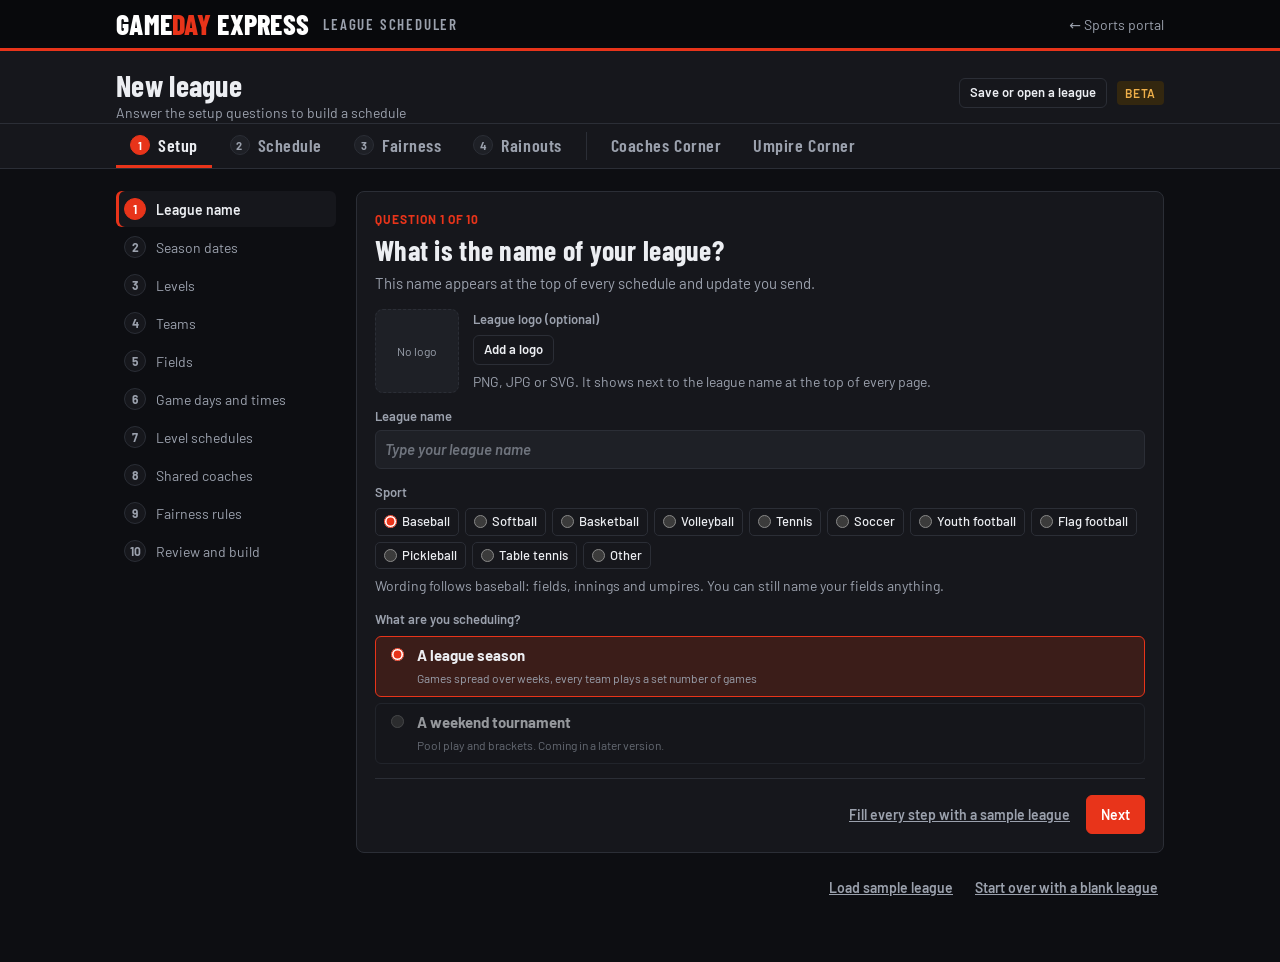
==== scheduler/index.html @ 81edb7c3 "Scheduler: auto-fill officials for the week Adds 'Auto-fill open spots' to the officials tab: fills " ====
<!doctype html>
<html lang="en">
<head>
<meta charset="utf-8">
<meta name="viewport" content="width=device-width,initial-scale=1,viewport-fit=cover">
<title>League Scheduler | GameDay Express</title>
<meta name="description" content="Free league scheduler from GameDay Express: build a fair season schedule for baseball, softball, basketball, soccer, volleyball, tennis, pickleball and more, then handle rainouts, lineups, game-day duties and officials.">
<meta name="theme-color" content="#e8341a">
<!-- Google Analytics -->
<script async src="https://www.googletagmanager.com/gtag/js?id=G-DTHGH6C7GR"></script>
</body>
</html>
<script>window.dataLayer=window.dataLayer||[];function gtag(){dataLayer.push(arguments);}gtag("js",new Date());gtag("config","G-DTHGH6C7GR");</script>
<link rel="apple-touch-icon" href="/icon-192.png">
<link rel="icon" type="image/png" sizes="32x32" href="/favicon-32.png">
<link rel="icon" href="/favicon.ico">
<link rel="preconnect" href="https://fonts.googleapis.com">
<link rel="stylesheet" href="https://fonts.googleapis.com/css2?family=Barlow+Condensed:wght@400;600;700;800&family=Barlow:wght@400;500;600;700&display=swap">
<style>html,body{margin:0}:root{padding-top:env(safe-area-inset-top,0px);padding-bottom:env(safe-area-inset-bottom,0px)}img{max-width:100%}[hidden]{display:none!important}</style>
</head>
<body>
<style id="appStyle">
/* Layout: scorebook-style tool. Sticky tab bar, one working panel per step (Setup, Schedule, Fairness, Rainouts), plus Coaches Corner and Umpire Corner. */
:root{
  --bg:#0d0e12; --surface:#16171c; --surface-2:#1e2026; --ink:#eceef2; --muted:#9ba1ad; --line:#2b2e36;
  --accent:#e8341a; --accent-soft:#3b1d19; --on-accent:#ffffff; --good:#5cc98a; --good-soft:#18301f;
  --rain:#7fb2ea; --rain-soft:#18263a; --warn:#f0b04a; --warn-soft:#33270f; --bad:#ff8a7d; --bad-soft:#3d1c19;
  --pc0:#5e2c26; --pc1:#5e3f1c; --pc2:#55491a; --pc3:#3a5022; --pc4:#214a31; --pc5:#1d4845; --pc6:#21405f; --pc7:#35315f; --pc8:#4a2a5c; --pc9:#592a42; --pc10:#4b4334; --pc11:#36423a;
  color-scheme:dark;
  --display:"Barlow Condensed","Arial Narrow",Arial,sans-serif; --body:"Barlow",system-ui,-apple-system,"Segoe UI",sans-serif;
}
*{box-sizing:border-box}
body{background:var(--bg);color:var(--ink);font-family:var(--body);font-size:15px;line-height:1.5}
body::before{content:"";position:fixed;inset:0 0 auto;height:env(safe-area-inset-top,0px);z-index:10;background:var(--surface)}
.wrap{max-width:1080px;margin:0 auto;padding-left:max(16px,env(safe-area-inset-left,0px));padding-right:max(16px,env(safe-area-inset-right,0px))}
header.top{background:var(--surface);border-bottom:1px solid var(--line)}
header.top .wrap{padding-block:18px 0;display:flex;flex-direction:column;gap:12px}
.brandrow{display:flex;flex-wrap:wrap;align-items:baseline;justify-content:space-between;gap:8px 20px}
h1{font-family:var(--display);font-weight:700;font-size:30px;letter-spacing:.01em;margin:0;line-height:1.1;text-wrap:balance}
.sub{color:var(--muted);font-size:14px}
.demo-tag{font-size:12px;font-weight:600;letter-spacing:.06em;text-transform:uppercase;color:var(--warn);background:var(--warn-soft);padding:3px 8px;border-radius:4px}
nav.tabs{position:sticky;top:env(safe-area-inset-top,0px);z-index:5;background:var(--surface);border-bottom:1px solid var(--line)}
nav.tabs .wrap{display:flex;gap:4px;overflow-x:auto}
nav.tabs button{font-family:var(--display);font-weight:600;font-size:18px;letter-spacing:.03em;background:none;border:0;color:var(--muted);padding:10px 14px 9px;border-bottom:3px solid transparent;cursor:pointer;white-space:nowrap;display:flex;gap:8px;align-items:center}
nav.tabs button[aria-selected="true"]{color:var(--ink);border-bottom-color:var(--accent)}
nav.tabs button:focus-visible{outline:2px solid var(--accent);outline-offset:-2px}
.step{font-family:var(--body);font-size:11px;font-weight:700;width:20px;height:20px;border-radius:50%;display:inline-grid;place-items:center;background:var(--surface-2);border:1px solid var(--line);color:var(--muted)}
button[aria-selected="true"] .step{background:var(--accent);color:var(--on-accent);border-color:var(--accent)}
.badge-n{font-family:var(--body);font-size:11px;font-weight:700;background:var(--rain);color:var(--surface);border-radius:10px;padding:0 7px}
main .wrap{padding-block:22px 60px;display:flex;flex-direction:column;gap:20px}
.statusbar{display:flex;flex-wrap:wrap;gap:8px}
.pill{display:inline-flex;align-items:center;gap:6px;font-size:13px;font-weight:600;padding:4px 10px;border-radius:999px;border:1px solid var(--line);background:var(--surface)}
.pill.ok{color:var(--good);background:var(--good-soft);border-color:transparent}
.pill.bad{color:var(--bad);background:var(--bad-soft);border-color:transparent}
.pill.warn{color:var(--warn);background:var(--warn-soft);border-color:transparent}
.pill.rain{color:var(--rain);background:var(--rain-soft);border-color:transparent}
section.card{background:var(--surface);border:1px solid var(--line);border-radius:8px;padding:18px;display:flex;flex-direction:column;gap:14px;min-width:0}
h2{font-family:var(--display);font-weight:700;font-size:22px;margin:0;letter-spacing:.01em}
h3{font-family:var(--display);font-weight:600;font-size:18px;margin:0}
.lead{color:var(--muted);margin:0;max-width:68ch}
.grid2{display:grid;grid-template-columns:repeat(auto-fit,minmax(240px,1fr));gap:14px}
label.f{display:flex;flex-direction:column;gap:4px;font-size:13px;font-weight:600;color:var(--muted)}
input[type=text],input[type=number],input[type=date],input[type=email],input[type=tel],select,textarea{font:inherit;font-size:15px;color:var(--ink);background:var(--surface-2);border:1px solid var(--line);border-radius:6px;padding:7px 9px;width:100%;min-width:0}
textarea{resize:vertical;min-height:70px}
input::placeholder,textarea::placeholder{color:var(--muted);opacity:.65;font-style:italic}
input.missing{border-color:var(--bad);background:var(--bad-soft)}
.times{display:flex;flex-wrap:wrap;gap:6px;align-items:center}
.times select{width:auto}
.tchip{display:inline-flex;align-items:center;gap:2px;font-weight:600;font-size:14px;background:var(--accent-soft);color:var(--accent);border-radius:999px;padding:3px 4px 3px 10px;font-variant-numeric:tabular-nums}
.tchip .x{border:0;background:none;color:inherit;font-size:16px;line-height:1;cursor:pointer;padding:0 6px;border-radius:50%}
.hdr-actions{display:flex;gap:10px;align-items:center}
.gdxbar{background:#08090c;border-bottom:3px solid var(--accent)}
.gdxbar .wrap{display:flex;align-items:center;gap:14px;padding-block:10px;flex-wrap:wrap}
.gdxlogo{font-family:var(--display);font-weight:800;font-size:28px;letter-spacing:.01em;color:#fff;text-decoration:none;line-height:1}
.gdxlogo span{color:var(--accent)}
.gdxsub{font-family:var(--display);font-weight:600;font-size:15px;letter-spacing:.12em;text-transform:uppercase;color:var(--muted)}
.gdxback{color:var(--muted);font-size:14px;text-decoration:none}.gdxback:hover{color:var(--ink);text-decoration:underline}
.gdxbar .spacer{flex:1}
.filecard{border-color:var(--accent)}

.sharecard{border-color:var(--accent)}
.sharebar{display:flex;flex-wrap:wrap;gap:10px;align-items:center;justify-content:space-between}
.tabsep{width:1px;background:var(--line);margin:8px 6px;flex:none}
.pname{display:flex;align-items:center;gap:8px}
.sw{display:inline-block;width:14px;height:14px;border-radius:4px;flex:none;vertical-align:-2px;border:1px solid var(--line)}
.pc0{background:var(--pc0)}.pc1{background:var(--pc1)}.pc2{background:var(--pc2)}.pc3{background:var(--pc3)}.pc4{background:var(--pc4)}.pc5{background:var(--pc5)}
.pc6{background:var(--pc6)}.pc7{background:var(--pc7)}.pc8{background:var(--pc8)}.pc9{background:var(--pc9)}.pc10{background:var(--pc10)}.pc11{background:var(--pc11)}
table.lu{width:auto;min-width:100%}
table.lu th[scope=row]{font-family:var(--display);font-size:20px;font-weight:700;color:var(--ink);letter-spacing:.02em;padding:4px 12px 4px 4px;width:70px}
table.lu th.inn{font-family:var(--display);font-size:22px;color:var(--ink);text-align:center}
table.lu td{padding:3px}
table.lu tr.benchrow th[scope=row]{color:var(--muted)}
table.lu tr.benchrow:first-of-type td, table.lu tr:not(.benchrow)+tr.benchrow td, table.lu tr:not(.benchrow)+tr.benchrow th{border-top:2px solid var(--muted)}
select.cell{min-width:118px;font-weight:600;font-size:14px;padding:6px 6px;background-color:var(--surface-2)}
select.cell.pc0{background-color:var(--pc0)}select.cell.pc1{background-color:var(--pc1)}select.cell.pc2{background-color:var(--pc2)}select.cell.pc3{background-color:var(--pc3)}select.cell.pc4{background-color:var(--pc4)}select.cell.pc5{background-color:var(--pc5)}select.cell.pc6{background-color:var(--pc6)}select.cell.pc7{background-color:var(--pc7)}select.cell.pc8{background-color:var(--pc8)}select.cell.pc9{background-color:var(--pc9)}select.cell.pc10{background-color:var(--pc10)}select.cell.pc11{background-color:var(--pc11)}
select.cell.dbl{outline:2px solid var(--bad);outline-offset:-2px}
table.chk2 td.c-dbl{background:var(--bad-soft);color:var(--bad);font-weight:700}
table.chk2 td.c-miss{background:var(--warn-soft);color:var(--warn);font-weight:700}
.btn.danger{background:var(--bad);color:var(--surface);border-color:var(--bad)}
.dlist{display:flex;flex-direction:column;gap:10px}
.drow{display:grid;grid-template-columns:minmax(200px,2fr) minmax(130px,1fr) minmax(180px,1.3fr) auto auto;gap:10px;align-items:end;padding:10px;border:1px solid var(--line);border-radius:6px;background:var(--surface-2)}
@media (max-width:820px){.drow{grid-template-columns:1fr 1fr}.drow .f:first-child{grid-column:1/-1}}
table.duties{width:auto;min-width:100%}
table.duties td{padding:3px 6px}
table.duties td.na{background:repeating-linear-gradient(135deg,var(--surface-2) 0 6px,var(--line) 6px 7px)}
table.duties td.us{font-weight:700}
table.duties th.dname{white-space:normal;min-width:120px;max-width:160px;text-transform:none;letter-spacing:0;font-size:12px;color:var(--ink);vertical-align:bottom;line-height:1.25}
table.duties th.dname span{display:block;color:var(--muted);font-weight:500;margin-top:2px}
table.duties th.side-visitor{background:var(--rain-soft);color:var(--rain)}
table.duties th.side-home{background:var(--accent-soft);color:var(--accent)}
table.duties th.side-both{background:var(--warn-soft);color:var(--warn)}
table.duties tr.pprow td{color:var(--muted)}
table.duties td.unav{min-width:150px}
select.cell.duty{min-width:110px}
select.cell.warnc{outline:2px solid var(--warn);outline-offset:-2px}
.tchip.mini{font-size:12px;padding:1px 2px 1px 8px}
table.fam{width:auto;min-width:min(100%,480px)}
table.umps td input[type=text]{min-width:160px}
table.umps td.wrapc{white-space:normal;max-width:240px;color:var(--muted);font-size:14px}
table.umps tr.uedit td{background:var(--surface)}
table.uass td{vertical-align:top}
table.uass td.t{font-weight:700;font-variant-numeric:tabular-nums}
table.uass td.gm{white-space:normal;min-width:150px}
table.uass tr.fieldhead th{font-family:var(--display);font-size:18px;color:var(--ink);text-transform:none;letter-spacing:.02em;background:var(--surface-2);padding-top:10px}
.crew{display:flex;flex-wrap:wrap;gap:6px}
select.ucell{min-width:170px;max-width:240px}
.counter.mini{gap:4px}
.counter.mini span{min-width:18px;text-align:center;font-weight:700;font-variant-numeric:tabular-nums}
.counter.mini .btn{font-size:15px;padding:2px 9px}
table.utot td .pill{margin-right:4px}
.brand{display:flex;align-items:center;gap:14px;min-width:0}
.logo{height:56px;width:auto;max-width:120px;object-fit:contain;flex:none}
.logopick{display:flex;gap:14px;align-items:center;flex-wrap:wrap}
.logobox{width:84px;height:84px;border:1px dashed var(--line);border-radius:8px;display:grid;place-items:center;background:var(--surface-2);overflow:hidden;flex:none}
.logobox img{max-width:100%;max-height:100%;object-fit:contain}
.logobox span{font-size:12px;color:var(--muted)}
.filebtn{position:relative;overflow:hidden;cursor:pointer}
.filebtn input{position:absolute;inset:0;opacity:0;cursor:pointer}
.filebtn:focus-within{outline:2px solid var(--accent);outline-offset:1px}
.sumlogo{height:22px;width:auto;vertical-align:middle;margin-right:4px}
@media (max-width:640px){.logo{height:44px}}
.posrow{display:flex;flex-wrap:wrap;gap:6px;align-items:center}
.posrow input[type=text]{padding:4px 8px;font-size:14px}
.sportchip{font-size:14px;padding:5px 10px}
.datesel{display:grid;grid-template-columns:1.2fr .8fr 1fr;gap:6px;min-width:0}
.ngrow .datesel{flex:1 1 220px}
input:focus-visible,select:focus-visible,textarea:focus-visible,button:focus-visible{outline:2px solid var(--accent);outline-offset:1px}
.btn{font:inherit;font-weight:600;font-size:14px;border-radius:6px;padding:8px 14px;cursor:pointer;border:1px solid var(--line);background:var(--surface);color:var(--ink);white-space:nowrap}
.btn:hover{background:var(--surface-2)}
.btn.primary{background:var(--accent);color:var(--on-accent);border-color:var(--accent)}
.btn.primary:hover{filter:brightness(1.07)}
.btn.rain{color:var(--rain);border-color:var(--rain)}
.btn.small{font-size:13px;padding:4px 10px}
.btn.link{border:0;background:none;color:var(--muted);padding:4px 6px;text-decoration:underline}
.row{display:flex;flex-wrap:wrap;gap:10px;align-items:center}
.spacer{flex:1}
.ed{border:1px solid var(--line);border-radius:6px;padding:12px;display:flex;flex-direction:column;gap:10px;background:var(--surface-2)}
.ed .head{display:grid;grid-template-columns:1fr auto;gap:10px;align-items:end}
.days{display:flex;flex-wrap:wrap;gap:6px}
.chk{display:inline-flex;align-items:center;gap:5px;font-size:13px;font-weight:500;color:var(--ink);background:var(--surface);border:1px solid var(--line);border-radius:5px;padding:3px 8px;cursor:pointer}
.chk input{margin:0;accent-color:var(--accent)}
.cap{display:grid;grid-template-columns:repeat(auto-fill,minmax(190px,1fr));gap:10px}
.capbox{border:1px solid var(--line);border-radius:6px;padding:10px 12px;display:flex;flex-direction:column;gap:2px}
.capbox .big{font-family:var(--display);font-size:24px;font-weight:700;font-variant-numeric:tabular-nums}
.capbox.bad{border-color:var(--bad);background:var(--bad-soft)}
.capbox small{color:var(--muted)}
.scroll{overflow-x:auto;min-width:0}
table{border-collapse:collapse;width:100%;font-variant-numeric:tabular-nums}
th.grp{text-align:center;border-bottom:1px solid var(--line);color:var(--ink)}
th{font-size:12px;letter-spacing:.05em;text-transform:uppercase;color:var(--muted);text-align:left;font-weight:600;padding:6px 10px;border-bottom:1px solid var(--line);white-space:nowrap}
td{padding:7px 10px;border-bottom:1px solid var(--line);white-space:nowrap}
td.num,th.num{text-align:right}
td.hot{color:var(--warn);font-weight:700}
.day{display:flex;flex-direction:column;border:1px solid var(--line);border-radius:8px;background:var(--surface);overflow:hidden}
.dayhead{display:flex;flex-wrap:wrap;gap:8px;align-items:center;justify-content:space-between;padding:8px 12px;background:var(--surface-2);border-bottom:1px solid var(--line)}
.dayhead strong{font-family:var(--display);font-size:19px;font-weight:700;letter-spacing:.02em}
.dayhead .tag{font-size:12px;font-weight:600;color:var(--muted);text-transform:uppercase;letter-spacing:.05em}
.game{display:grid;grid-template-columns:78px 72px 86px minmax(0,1fr) auto;gap:10px;align-items:center;padding:7px 12px;border-bottom:1px solid var(--line);font-variant-numeric:tabular-nums}
.game:last-child{border-bottom:0}
.game .t{font-weight:600}
.game .fld,.game .dv{font-size:13px;color:var(--muted)}
.game .m{min-width:0;overflow:hidden;text-overflow:ellipsis;white-space:nowrap}
.game .m b{font-weight:600}
.game.pp .m,.game.pp .t{text-decoration:line-through;color:var(--muted)}
.chipst{font-size:11px;font-weight:700;letter-spacing:.05em;text-transform:uppercase;padding:2px 7px;border-radius:4px}
.chipst.rain{color:var(--rain);background:var(--rain-soft)}
.chipst.new{color:var(--good);background:var(--good-soft)}
.weekhead{font-family:var(--display);font-size:15px;font-weight:600;letter-spacing:.08em;text-transform:uppercase;color:var(--muted);margin-top:6px}
.note{border-left:3px solid var(--warn);background:var(--warn-soft);padding:10px 12px;border-radius:0 6px 6px 0;font-size:14px}
.note.bad{border-left-color:var(--bad);background:var(--bad-soft)}
.note.info{border-left-color:var(--rain);background:var(--rain-soft)}
.opt{display:flex;gap:10px;align-items:flex-start;padding:7px 10px;border:1px solid var(--line);border-radius:6px;cursor:pointer;background:var(--surface)}
.opt:has(input:checked){border-color:var(--accent);background:var(--accent-soft)}
.opt input{margin-top:4px;accent-color:var(--accent)}
.opt .k{font-size:12px;color:var(--muted)}
.ppitem{display:flex;flex-direction:column;gap:8px;padding:12px;border:1px solid var(--line);border-radius:8px;background:var(--surface-2)}
.ppitem .title{display:flex;flex-wrap:wrap;gap:8px;align-items:baseline;justify-content:space-between}
.opts{display:grid;grid-template-columns:repeat(auto-fill,minmax(230px,1fr));gap:6px}
pre.msg{white-space:pre-wrap;font-family:var(--body);font-size:14px;background:var(--surface-2);border:1px solid var(--line);border-radius:6px;padding:12px;margin:0}
.toast{position:fixed;left:50%;bottom:calc(20px + env(safe-area-inset-bottom,0px));transform:translateX(-50%);background:var(--ink);color:var(--bg);padding:9px 16px;border-radius:6px;font-weight:600;font-size:14px;z-index:20}
.empty{text-align:left;color:var(--muted);padding:6px 0}
@media (max-width:640px){
  .game{grid-template-columns:70px minmax(0,1fr) auto;row-gap:2px}
  .game .fld,.game .dv{grid-column:2;grid-row:2;display:inline}
  .game .dv{grid-column:1;grid-row:2}
  .game .m{grid-column:2;grid-row:1;white-space:normal}
  .game .act{grid-column:3;grid-row:1/3}
  h1{font-size:26px}
}
.wizard{display:grid;grid-template-columns:220px minmax(0,1fr);gap:20px;align-items:start}
.steps{list-style:none;margin:0;padding:0;display:flex;flex-direction:column;gap:2px;position:sticky;top:calc(env(safe-area-inset-top,0px) + 64px)}
.steps button{display:flex;gap:10px;align-items:center;width:100%;text-align:left;font:inherit;font-size:14px;color:var(--muted);background:none;border:0;border-radius:6px;padding:7px 8px;cursor:pointer}
.steps button:hover{background:var(--surface)}
.steps button.cur{background:var(--surface);color:var(--ink);font-weight:600;box-shadow:inset 3px 0 0 var(--accent)}
.steps .dot{flex:none;width:22px;height:22px;border-radius:50%;display:grid;place-items:center;font-size:12px;font-weight:700;border:1px solid var(--line);background:var(--surface);color:var(--muted)}
.steps .done .dot{background:var(--good-soft);color:var(--good);border-color:transparent}
.steps .cur .dot{background:var(--accent);color:var(--on-accent);border-color:var(--accent)}
.qcard{gap:18px;padding:22px}
.qhead{display:flex;flex-direction:column;gap:6px}
.qhead h2{font-size:28px;text-wrap:balance;line-height:1.15}
.eyebrow{font-size:12px;font-weight:700;letter-spacing:.08em;text-transform:uppercase;color:var(--accent)}
.counter{display:inline-flex;align-items:center;gap:6px}
.counter input{width:72px;text-align:center;font-family:var(--display);font-size:20px;font-weight:700;padding:4px}
.counter .btn{font-size:18px;line-height:1;padding:6px 12px}
.list{display:grid;grid-template-columns:repeat(auto-fill,minmax(220px,1fr));gap:10px}
.list.cols{grid-template-columns:repeat(auto-fill,minmax(170px,1fr))}
.choice{display:flex;flex-direction:column;gap:6px}
.opt.dim{opacity:.6;cursor:not-allowed}
.navrow{border-top:1px solid var(--line);padding-top:16px}
.sumgrid{display:flex;flex-direction:column;border:1px solid var(--line);border-radius:6px}
.sum{display:grid;grid-template-columns:150px minmax(0,1fr) auto;gap:10px;align-items:baseline;padding:8px 12px;border-bottom:1px solid var(--line)}
.sum:last-child{border-bottom:0}
.sum .k{font-size:13px;font-weight:600;color:var(--muted)}
.sum .v{min-width:0;overflow-wrap:anywhere}
@media (max-width:760px){.wizard{grid-template-columns:1fr}.steps{position:static;flex-direction:row;overflow-x:auto;gap:4px;padding-bottom:4px}.steps button{white-space:nowrap}.steps button span:last-child{display:none}.steps button.cur span:last-child{display:inline}.sum{grid-template-columns:1fr auto}.sum .k{grid-column:1/-1}.qhead h2{font-size:24px}}
@media (prefers-reduced-motion:reduce){*{transition:none!important}}
</style>

<script type="application/json" id="sharedLeague">null</script>
<script id="appScript">
// ===== Scheduling core (no DOM) =====
const DOW = ['Sun','Mon','Tue','Wed','Thu','Fri','Sat'];
const DAYMS = 86400000;
function parseD(s){const [y,m,d]=s.split('-').map(Number);return Date.UTC(y,m-1,d);}
function fmtD(t){return new Date(t).toISOString().slice(0,10);}
function dowOf(s){return new Date(parseD(s)).getUTCDay();}
function dayNum(s){return Math.round(parseD(s)/DAYMS);}
function weekKey(s){const n=dayNum(s);const dow=(dowOf(s)+6)%7;return n-dow;} // Monday-based
function addDays(s,k){return fmtD(parseD(s)+k*DAYMS);}
function fmtTime(m){let h=Math.floor(m/60),mi=m%60,ap=h>=12?'PM':'AM';h=h%12||12;return h+':'+String(mi).padStart(2,'0')+' '+ap;}
function parseTime(s){const m=String(s).trim().match(/^(\d{1,2})(?::(\d{2}))?\s*(am|pm)?$/i);if(!m)return null;let h=+m[1],mi=+(m[2]||0);const ap=(m[3]||'').toLowerCase();if(ap==='pm'&&h<12)h+=12;if(ap==='am'&&h===12)h=0;if(!ap&&h<9)h+=12;return h*60+mi;}
function fmtDateLong(s){const d=new Date(parseD(s));return DOW[d.getUTCDay()]+' '+d.toLocaleDateString('en-US',{month:'short',day:'numeric',timeZone:'UTC'});}

function rng(seed){let s=seed>>>0||1;return()=>{s^=s<<13;s>>>=0;s^=s>>17;s^=s<<5;s>>>=0;return s/4294967296;};}

function buildSlots(cfg){
  const slots=[];const black=new Set(cfg.blackouts);
  for(let t=parseD(cfg.start);t<=parseD(cfg.end);t+=DAYMS){
    const date=fmtD(t);if(black.has(date))continue;const dow=new Date(t).getUTCDay();
    if(cfg.dayTimes[dow]===undefined)continue;
    const set=new Set(cfg.dayTimes[dow]);if(dow>=1&&dow<=5)for(const dv of cfg.divisions)for(const x of (dv.ownTimes||[]))set.add(x);
    const times=[...set].sort((a,b)=>a-b);if(!times.length)continue;
    const makeup=cfg.makeupDays.includes(dow);
    for(const time of times)for(const f of cfg.fields)slots.push({id:date+'|'+time+'|'+f.id,date,dow,time,field:f.id,makeup});
  }
  return slots;
}
function divLen(cfg,div){return (div&&div.gameLength)||cfg.gameLength;}
function divTimesFor(cfg,div,dow){return (dow>=1&&dow<=5&&div.ownTimes&&div.ownTimes.length)?div.ownTimes:(cfg.dayTimes[dow]||[]);}
function gLen(cfg,g){return g.len||divLen(cfg,cfg.divisions.find(d=>d.id===g.div));}
function overlaps(t1,l1,t2,l2){return t1<t2+l2&&t2<t1+l1;}
function fieldFree(cfg,idx,field,date,time,len){for(const g of (idx.byFieldDate[field+'|'+date]||[]))if(overlaps(time,len,g.time,gLen(cfg,g)))return false;return true;}
function divAllowsSlot(cfg,div,slot,repair){
  const f=cfg.fields.find(x=>x.id===slot.field);if(!f||!f.divisions.includes(div.id))return false;
  if(!divTimesFor(cfg,div,slot.dow).includes(slot.time))return false;
  if(slot.time>div.latest)return false;
  if(slot.makeup)return !!repair;
  if(!repair&&!div.days.includes(slot.dow))return false;
  return true;
}
function roundRobin(teams,gamesPerTeam){
  const list=teams.slice();if(list.length%2)list.push(null);
  const n=list.length,rounds=[];
  let arr=list.slice();
  for(let r=0;r<n-1;r++){const pairs=[];for(let i=0;i<n/2;i++){const a=arr[i],b=arr[n-1-i];if(a&&b)pairs.push(r%2?[b,a]:[a,b]);}rounds.push(pairs);arr=[arr[0],arr[n-1],...arr.slice(1,n-1)];}
  const games=[];const count={};teams.forEach(t=>count[t]=0);let cycle=0,ri=0;
  const target=teams.length*gamesPerTeam/2;
  while(games.length<target&&cycle<50){
    for(const [a,b] of rounds[ri]){if(games.length>=target)break;if(count[a]>=gamesPerTeam||count[b]>=gamesPerTeam)continue;const p=cycle%2?[b,a]:[a,b];games.push({home:p[0],away:p[1],round:cycle*(n-1)+ri});count[a]++;count[b]++;}
    ri++;if(ri>=rounds.length){ri=0;cycle++;}
  }
  return games;
}
function conflictsFor(cfg,team){const out=new Set();for(const c of cfg.conflicts){const ts=c.teams||[c.a,c.b];if(ts.includes(team))ts.forEach(x=>{if(x&&x!==team)out.add(x);});}return [...out];}

// index helpers over a schedule
function makeIndex(cfg,games){
  const idx={byTeamDate:{},bySlot:{},byTeam:{},byFieldDate:{}};
  for(const g of games){if(!g.date)continue;addToIndex(idx,g);}
  return idx;
}
function teamCanPlay(cfg,idx,team,date,time,ignoreIds,len){len=len||cfg.gameLength;
  const rest=cfg.rules.minRest;const d=dayNum(date);
  for(const g of (idx.byTeam[team]||[])){if(ignoreIds&&ignoreIds.has(g.id))continue;
    const gd=dayNum(g.date);if(Math.abs(gd-d)<=rest)return 'rest';}
  const wk=weekKey(date);let n=0;for(const g of (idx.byTeam[team]||[])){if(ignoreIds&&ignoreIds.has(g.id))continue;if(weekKey(g.date)===wk)n++;}
  if(n>=cfg.rules.maxPerWeek)return 'week';
  for(const other of conflictsFor(cfg,team)){for(const g of (idx.byTeamDate[other+'|'+date]||[])){if(ignoreIds&&ignoreIds.has(g.id))continue;if(overlaps(time,len,g.time,gLen(cfg,g)))return 'coach';}}
  return null;
}
function addToIndex(idx,g){for(const t of [g.home,g.away]){(idx.byTeamDate[t+'|'+g.date]=idx.byTeamDate[t+'|'+g.date]||[]).push(g);(idx.byTeam[t]=idx.byTeam[t]||[]).push(g);}idx.bySlot[g.date+'|'+g.time+'|'+g.field]=g;(idx.byFieldDate[g.field+'|'+g.date]=idx.byFieldDate[g.field+'|'+g.date]||[]).push(g);}

function capacity(cfg){
  const slots=buildSlots(cfg);const out=[];
  for(const div of cfg.divisions){const n=div.teams.length;const need=Math.floor(n*div.gamesPerTeam/2);
    const own=slots.filter(s=>divAllowsSlot(cfg,div,s,false));
    const dates=new Set(own.map(s=>s.date));
    const maxByTeams=dates.size*Math.floor(n/2);
    out.push({div:div.id,name:div.name,need,slots:own.length,teamNights:maxByTeams,ok:need<=own.length&&need<=maxByTeams,weeks:new Set(own.map(s=>weekKey(s.date))).size});}
  return out;
}

function generate(cfg,seed){
  const R=rng(seed);const slots=buildSlots(cfg).filter(s=>!s.makeup);
  // order: date, time, random field
  slots.forEach(s=>s.r=R());
  if(cfg.rules.stackFields!==false){
    // Fill one field's time slots before opening another, so light days use fewer fields and one crew can work back-to-back games.
    const fi={};cfg.fields.forEach((f,i)=>fi[f.id]=i);
    slots.sort((a,b)=>a.date<b.date?-1:a.date>b.date?1:(fi[a.field]-fi[b.field])||a.time-b.time);
  }else slots.sort((a,b)=>a.date<b.date?-1:a.date>b.date?1:a.time-b.time||a.r-b.r);
  let gid=0;const pools={};const divOf={};const lateTime={};const weeksFor={};
  for(const div of cfg.divisions){pools[div.id]=roundRobin(div.teams,div.gamesPerTeam).map(g=>({...g,id:'g'+(++gid),div:div.id}));div.teams.forEach(t=>divOf[t]=div.id);
    const own=slots.filter(s=>divAllowsSlot(cfg,div,s,false));
    const lt={};own.forEach(s=>{lt[s.date]=Math.max(lt[s.date]||0,s.time);});lateTime[div.id]=lt;
    weeksFor[div.id]=[...new Set(own.map(s=>weekKey(s.date)))].sort((a,b)=>a-b);}
  const idx={byTeamDate:{},bySlot:{},byTeam:{},byFieldDate:{}};
  const stat={};cfg.divisions.forEach(d=>d.teams.forEach(t=>stat[t]={games:0,home:0,late:0,sat:0,tm:{},fd:{}}));
  const placed=[];
  for(const s of slots){
    let best=null,bestScore=Infinity;
    for(const div of cfg.divisions){if(!divAllowsSlot(cfg,div,s,false))continue;
      const pool=pools[div.id];if(!pool.length)continue;const L=divLen(cfg,div);if(!fieldFree(cfg,idx,s.field,s.date,s.time,L))continue;
      const W=weeksFor[div.id];const wi=W.indexOf(weekKey(s.date));
      const isLate=lateTime[div.id][s.date]===s.time&&Object.values(lateTime[div.id]).length>0&&s.time>=cfg.lateCutoff;
      const minRound=pool[0].round;
      for(const g of pool){if(g.round>minRound+2)break;
        let ok=true;
        for(const t of [g.home,g.away]){
          if((idx.byTeamDate[t+'|'+s.date]||[]).length){ok=false;break;}
          if(teamCanPlay(cfg,idx,t,s.date,s.time,null,L)){ok=false;break;}
          const pace=Math.ceil(div.gamesPerTeam*(wi+1)/W.length)+1;if(stat[t].games>=pace){ok=false;break;}
        }
        if(!ok)continue;
        let sc=(g.round-minRound)*6+R()*0.5;
        if(isLate)sc+=(stat[g.home].late+stat[g.away].late)*1.5;else sc-=(stat[g.home].late+stat[g.away].late)*0.3;
        if(s.dow===6)sc+=(stat[g.home].sat+stat[g.away].sat)*0.8;
        sc+=(stat[g.home].games+stat[g.away].games)*0.4;
        if(cfg.rules.balanceTimes!==false&&s.dow>=1&&s.dow<=5)sc+=((stat[g.home].tm[s.time]||0)+(stat[g.away].tm[s.time]||0))*2.2;
        if(cfg.rules.balanceFields!==false)sc+=((stat[g.home].fd[s.field]||0)+(stat[g.away].fd[s.field]||0))*1.4;
        if(sc<bestScore){bestScore=sc;best={g,div,isLate};}
      }
    }
    if(best){const {g,div,isLate}=best;pools[div.id].splice(pools[div.id].indexOf(g),1);
      let home=g.home,away=g.away;if(cfg.rules.balanceHome&&stat[away].home<stat[home].home){[home,away]=[away,home];}
      const game={id:g.id,div:div.id,home,away,date:s.date,time:s.time,field:s.field,len:divLen(cfg,div),status:'scheduled'};
      placed.push(game);addToIndex(idx,game);
      stat[home].games++;stat[away].games++;stat[home].home++;if(isLate){stat[home].late++;stat[away].late++;}if(s.dow===6){stat[home].sat++;stat[away].sat++;}
      for(const t of [home,away]){if(s.dow>=1&&s.dow<=5)stat[t].tm[s.time]=(stat[t].tm[s.time]||0)+1;stat[t].fd[s.field]=(stat[t].fd[s.field]||0)+1;}
    }
  }
  const unplaced=[];for(const d in pools)for(const g of pools[d])unplaced.push({...g,div:d});
  if(cfg.rules.stackFields!==false)consolidateFields(cfg,placed);
  return {games:placed,unplaced};
}

// Move a lone game on a field to an open slot on a field already in use that day,
// so light nights use fewer fields and one crew can work back-to-back games.
function consolidateFields(cfg,games){
  const tcount=(team,t)=>games.filter(x=>x.status!=='postponed'&&(x.home===team||x.away===team)&&x.time===t&&dowOf(x.date)>=1&&dowOf(x.date)<=5).length;
  const byBal=(g,ts)=>ts.slice().sort((a,b)=>(tcount(g.home,a)+tcount(g.away,a))-(tcount(g.home,b)+tcount(g.away,b)));
  const fi={};cfg.fields.forEach((f,i)=>fi[f.id]=i);
  const byDate={};for(const g of games){if(g.status==='postponed')continue;(byDate[g.date]=byDate[g.date]||[]).push(g);}
  let moved=0;
  for(const date in byDate){
    let changed=true,guard=0;
    while(changed&&guard++<20){changed=false;
      const dg=byDate[date];const per={};dg.forEach(g=>(per[g.field]=per[g.field]||[]).push(g));
      const fields=Object.keys(per).sort((a,b)=>per[b].length-per[a].length||fi[a]-fi[b]);
      const singles=fields.filter(f=>per[f].length===1).sort((a,b)=>fi[b]-fi[a]);
      for(const src of singles){const g=per[src][0];const div=cfg.divisions.find(d=>d.id===g.div);if(!div)continue;
        const L=gLen(cfg,g);const dow=dowOf(date);const times=byBal(g,divTimesFor(cfg,div,dow).filter(t=>t<=div.latest));
        const idx=makeIndex(cfg,games.filter(x=>x.status!=='postponed'&&x.id!==g.id));
        let done=false;
        for(const tgt of fields){if(tgt===src||done)continue;const f=cfg.fields.find(x=>x.id===tgt);if(!f||!f.divisions.includes(div.id))continue;
          for(const t of times){
            if(!fieldFree(cfg,idx,tgt,date,t,L))continue;
            if(teamCanPlay(cfg,idx,g.home,date,t,null,L)||teamCanPlay(cfg,idx,g.away,date,t,null,L))continue;
            g.field=tgt;g.time=t;moved++;changed=true;done=true;break;}
          // Target has one game: try re-timing it so both fit back to back on that field.
          if(!done&&per[tgt].length===1){const h=per[tgt][0];const hd=cfg.divisions.find(d=>d.id===h.div);const HL=gLen(cfg,h);
            const htimes=byBal(h,divTimesFor(cfg,hd,dow).filter(t=>t<=hd.latest));
            const idx2=makeIndex(cfg,games.filter(x=>x.status!=='postponed'&&x.id!==g.id&&x.id!==h.id));
            outer:for(const th of htimes)for(const tg of times){
              if(overlaps(th,HL,tg,L))continue;
              if(!fieldFree(cfg,idx2,tgt,date,th,HL)||!fieldFree(cfg,idx2,tgt,date,tg,L))continue;
              if(teamCanPlay(cfg,idx2,h.home,date,th,null,HL)||teamCanPlay(cfg,idx2,h.away,date,th,null,HL))continue;
              const hh={...h,time:th};addToIndex(idx2,hh);
              const bad=teamCanPlay(cfg,idx2,g.home,date,tg,null,L)||teamCanPlay(cfg,idx2,g.away,date,tg,null,L);
              if(bad){const k=h.field+'|'+date;idx2.byFieldDate[k]=idx2.byFieldDate[k].filter(x=>x!==hh);for(const tm of [h.home,h.away]){idx2.byTeamDate[tm+'|'+date]=idx2.byTeamDate[tm+'|'+date].filter(x=>x!==hh);idx2.byTeam[tm]=idx2.byTeam[tm].filter(x=>x!==hh);}continue;}
              h.time=th;g.field=tgt;g.time=tg;moved++;changed=true;done=true;break outer;}}}
        if(done)break;}
    }
  }
  return moved;
}
function fairness(cfg,games){
  const out={};
  for(const div of cfg.divisions){
    const own=games.filter(g=>g.div===div.id&&g.status!=='postponed');
    const lt={};own.forEach(g=>{lt[g.date]=Math.max(lt[g.date]||0,g.time);});
    // late = latest start time used by division across season
    const rows=div.teams.map(t=>{const tg=own.filter(g=>g.home===t||g.away===t).sort((a,b)=>a.date<b.date?-1:1);
      let minGap=Infinity;for(let i=1;i<tg.length;i++)minGap=Math.min(minGap,dayNum(tg[i].date)-dayNum(tg[i-1].date));
      return {team:t,games:tg.length,home:tg.filter(g=>g.home===t).length,away:tg.filter(g=>g.away===t).length,
        late:tg.filter(g=>g.time>=cfg.lateCutoff).length,sat:tg.filter(g=>dowOf(g.date)===6).length,
        minGap:tg.length>1?minGap:null,
        tm:tg.reduce((m,g)=>{const w=dowOf(g.date);if(w>=1&&w<=5)m[g.time]=(m[g.time]||0)+1;return m;},{}),
        fd:tg.reduce((m,g)=>{m[g.field]=(m[g.field]||0)+1;return m;},{})};});
    const spread=k=>{const v=rows.map(r=>r[k]);return Math.max(...v)-Math.min(...v);};
    const times=[...new Set(own.filter(g=>{const w=dowOf(g.date);return w>=1&&w<=5;}).map(g=>g.time))].sort((a,b)=>a-b);
    const fields=[...new Set(own.map(g=>g.field))];
    const mapSpread=(k,keys)=>keys.length?Math.max(...keys.map(x=>{const v=rows.map(r=>r[k][x]||0);return Math.max(...v)-Math.min(...v);})):0;
    out[div.id]={rows,times,fields,spread:{games:spread('games'),late:spread('late'),sat:spread('sat'),ha:Math.max(...rows.map(r=>Math.abs(r.home-r.away))),time:times.length>1?mapSpread('tm',times):0,field:fields.length>1?mapSpread('fd',fields):0}};
  }
  return out;
}

function scoreSchedule(cfg,res){
  const f=fairness(cfg,res.games);let s=res.unplaced.length*1000;
  for(const d in f){s+=f[d].spread.games*50+f[d].spread.late*2+f[d].spread.sat*2+f[d].spread.ha*4+(cfg.rules.balanceTimes!==false?f[d].spread.time*4:0)+(cfg.rules.balanceFields!==false?f[d].spread.field*3:0);}
  return s;
}
function generateBest(cfg,tries){
  let best=null,bs=Infinity;for(let i=1;i<=tries;i++){const r=generate(cfg,i*7919);const s=scoreSchedule(cfg,r);if(s<bs){bs=s;best=r;}if(s===0)break;}
  return best;
}

function validate(cfg,games){
  const issues=[];const live=games.filter(g=>g.status!=='postponed'&&g.date);
  const black=new Set(cfg.blackouts);const seen={};
  const fd={};live.forEach(g=>(fd[g.field+'|'+g.date]=fd[g.field+'|'+g.date]||[]).push(g));
  for(const k in fd){const l=fd[k];for(let i=0;i<l.length;i++)for(let j=i+1;j<l.length;j++)if(overlaps(l[i].time,gLen(cfg,l[i]),l[j].time,gLen(cfg,l[j])))issues.push(`Two games overlap on the same field on ${l[i].date}`);}
  for(const g of live){
    if(black.has(g.date))issues.push(`Game on blackout date ${g.date}`);
    const div=cfg.divisions.find(d=>d.id===g.div);const f=cfg.fields.find(x=>x.id===g.field);
    if(!f||!f.divisions.includes(g.div))issues.push(`${div.name} game on a field it can't use`);
    if(g.time>div.latest)issues.push(`${div.name} game starts after its latest start time`);}
  const byTeam={};live.forEach(g=>[g.home,g.away].forEach(t=>(byTeam[t]=byTeam[t]||[]).push(g)));
  for(const t in byTeam){const tg=byTeam[t].sort((a,b)=>dayNum(a.date)-dayNum(b.date));
    for(let i=1;i<tg.length;i++){const gap=dayNum(tg[i].date)-dayNum(tg[i-1].date);if(gap<=cfg.rules.minRest)issues.push(`${t}: not enough rest before ${tg[i].date}`);}
    const wk={};tg.forEach(g=>{const k=weekKey(g.date);wk[k]=(wk[k]||0)+1;});for(const k in wk)if(wk[k]>cfg.rules.maxPerWeek)issues.push(`${t}: too many games in one week`);
    for(const o of conflictsFor(cfg,t))for(const g of tg)for(const h of (byTeam[o]||[]))if(h.date===g.date&&overlaps(g.time,gLen(cfg,g),h.time,gLen(cfg,h))&&t<o)issues.push(`Coach conflict: ${t} and ${o} both play ${g.date}`);}
  return issues;
}

// Rainout repair: propose makeup slots for postponed games without moving others
function makeupOptions(cfg,games,game,fromDate,taken){
  const div=cfg.divisions.find(d=>d.id===game.div);
  const from=fromDate||game.date;const slots=buildSlots(cfg).filter(s=>s.date>from&&divAllowsSlot(cfg,div,s,true));
  const live=games.filter(g=>g.status!=='postponed'&&g.id!==game.id).concat(taken||[]);
  const idx=makeIndex(cfg,live);const opts=[];
  const L=divLen(cfg,div);
  for(const s of slots){if(!fieldFree(cfg,idx,s.field,s.date,s.time,L))continue;
    let bad=false;for(const t of [game.home,game.away]){if((idx.byTeamDate[t+'|'+s.date]||[]).length||teamCanPlay(cfg,idx,t,s.date,s.time,null,L)){bad=true;break;}}
    if(bad)continue;
    const kind=s.makeup?'Makeup day':div.days.includes(s.dow)?(s.dow===6?'Regular Saturday':'Regular game night'):'Open night';
    const days=dayNum(s.date)-dayNum(game.origDate||game.date);
    let sc=days+(kind==='Open night'?5:0)+(kind==='Makeup day'?-3:0)+(s.time>=cfg.lateCutoff?0.5:0);
    if(cfg.rules.stackFields!==false&&(idx.byFieldDate[s.field+'|'+s.date]||[]).length)sc-=1.5;
    opts.push({date:s.date,time:s.time,field:s.field,kind,score:sc});}
  opts.sort((a,b)=>a.score-b.score);
  // keep the best option per date/time, then top 5
  const seen=new Set(),out=[];for(const o of opts){const k=o.date+'|'+o.time;if(seen.has(k))continue;seen.add(k);out.push(o);if(out.length>=5)break;}
  return out;
}
function proposeMakeups(cfg,games,postponed,fromDate,picks){
  const taken=[];const res=[];
  for(const g of postponed){const opts=makeupOptions(cfg,games,g,fromDate,taken);
    let choice=null;const p=picks&&picks[g.id];
    if(p!=null&&opts[p])choice=p;else if(opts.length)choice=0;
    if(choice!=null){const o=opts[choice];taken.push({...g,date:o.date,time:o.time,field:o.field,status:'scheduled'});}
    res.push({game:g,options:opts,choice});}
  return res;
}

//module.exports={consolidateFields,buildSlots,roundRobin,generate,generateBest,fairness,validate,capacity,makeupOptions,proposeMakeups,fmtTime,fmtDateLong,parseTime,addDays,dowOf};

// ===== Sample league (made-up data) =====
function sampleConfig(){
  const wk=[1080,1200];
  return {
    league:'Sample Little League',
    start:'2027-03-01',end:'2027-05-15',
    blackouts:['2027-03-15','2027-03-16','2027-03-17','2027-03-18','2027-03-19','2027-03-20','2027-03-26','2027-03-27'],
    dayTimes:{0:[780,900,1020],1:wk,2:wk,3:wk,4:wk,5:wk,6:[540,660,780,900,1020]},
    makeupDays:[0],
    gameLength:120,lateCutoff:1200,
    rules:{minRest:1,maxPerWeek:3,balanceHome:true},
    divisions:[
      {id:'d6',name:'T-Ball',teams:['Bees','Ants','Hornets','Fireflies'],gamesPerTeam:10,days:[2,4,6],latest:1170,gameLength:90,ownTimes:[1080,1170]},
      {id:'d7',name:'Coach Pitch',teams:['Sharks','Gators','Falcons','Wolves','Bears','Hawks'],gamesPerTeam:10,days:[1,3,6],latest:1170,gameLength:90,ownTimes:[1080,1170]},
      {id:'d1',name:'Single A',teams:['Red Sox','Pirates','Rays','Mets','Royals','Padres'],gamesPerTeam:12,days:[2,5,6],latest:1080},
      {id:'d2',name:'Double AA',teams:['Giants','Brewers','Twins','Reds','Rockies','Marlins'],gamesPerTeam:12,days:[1,4,6],latest:1200},
      {id:'d3',name:'Triple AAA',teams:['Dodgers','Cubs','Tigers','Mariners','Orioles','Phillies'],gamesPerTeam:14,days:[2,4,6],latest:1200},
      {id:'d4',name:'Majors',teams:['Astros','Braves','Yankees','Cardinals','Rangers','Blue Jays'],gamesPerTeam:15,days:[1,3,6],latest:1200},
      {id:'d5',name:'Seniors',teams:['Athletics','Angels','White Sox','Nationals'],gamesPerTeam:12,days:[3,5,6],latest:1200}
    ],
    fields:[
      {id:'f1',name:'Field 1',divisions:['d4','d5']},
      {id:'f2',name:'Field 2',divisions:['d4','d3']},
      {id:'f3',name:'Field 3',divisions:['d3','d2']},
      {id:'f4',name:'Field 4',divisions:['d2','d1']},
      {id:'f5',name:'Field 5',divisions:['d1','d7']},
      {id:'f6',name:'Field 6',divisions:['d6','d7']}
    ],
    conflicts:[{name:'Coach Rivera',teams:['Dodgers','Red Sox','Sharks']},{name:'',teams:['Astros','Giants']},{name:'',teams:['Cubs','Pirates']}]
  };
}
//module.exports={sampleConfig};


// ===== Page shell (kept in script so the page can republish itself) =====
const FONT_URL='https://fonts.googleapis.com/css2?family=Barlow+Condensed:wght@600;700&family=Public+Sans:wght@400;500;600;700&display=swap';
const SHELL=`<div class="gdxbar"><div class="wrap"><a class="gdxlogo" href="/" aria-label="GameDay Express home">GAME<span>DAY</span> EXPRESS</a><span class="gdxsub">League Scheduler</span><span class="spacer"></span><a class="gdxback" href="/">← Sports portal</a></div></div>
<header class="top">
  <div class="wrap">
    <div class="brandrow">
      <div class="brand"><img id="leagueLogo" class="logo" alt="" hidden>
      <div>
        <h1 id="leagueTitle">New league</h1>
        <div class="sub" id="seasonLine"></div>
      </div></div>
      <div class="hdr-actions"><button class="btn small" id="shareBtn" hidden>Share my league</button><button class="btn small" id="fileBtn">Save or open a league</button><span class="demo-tag">Beta</span></div>
    </div>
  </div>
</header>
<nav class="tabs" aria-label="Steps">
  <div class="wrap" role="tablist">
    <button role="tab" data-tab="setup" aria-selected="true"><span class="step">1</span>Setup</button>
    <button role="tab" data-tab="schedule" aria-selected="false"><span class="step">2</span>Schedule</button>
    <button role="tab" data-tab="fair" aria-selected="false"><span class="step">3</span>Fairness</button>
    <button role="tab" data-tab="rain" aria-selected="false"><span class="step">4</span><span id="tabRain">Rainouts</span> <span class="badge-n" id="ppCount" hidden>0</span></button>
    <span class="tabsep" aria-hidden="true"></span>
    <button role="tab" data-tab="coach" aria-selected="false">Coaches Corner</button>
    <button role="tab" data-tab="ump" aria-selected="false"><span id="tabUmp">Umpire Corner</span></button>
  </div>
</nav>
<main><div class="wrap" id="view"></div></main>
<div class="toast" id="toast" hidden></div>`;
document.getElementById('appScript').insertAdjacentHTML('beforebegin',SHELL);
let SHARED=null;try{SHARED=JSON.parse(document.getElementById('sharedLeague').textContent||'null');}catch(e){SHARED=null;}
let basedOn=null, canShare=false, isEditor=false, sharePanel=false, artifactApi=null;

// ===== App state =====
let cfg, games=[], unplaced=[], built=false, stale=false, picks={}, changeLog=[], tab='setup', filterDiv='all', filterTeam='all', wiz=0, reached=0, showErr=false;
const esc=s=>String(s).replace(/[&<>"']/g,c=>({'&':'&amp;','<':'&lt;','>':'&gt;','"':'&quot;',"'":'&#39;'}[c]));
const divName=id=>(cfg.divisions.find(d=>d.id===id)||{}).name||'?';
const fieldName=id=>(cfg.fields.find(f=>f.id===id)||{}).name||'?';
const KEY='gdxSchedLeague1';
function save(){try{localStorage.setItem(KEY,JSON.stringify({cfg,games,unplaced,built,stale,changeLog,wiz,reached,basedOn}));}catch(e){}}
function load(){try{const s=JSON.parse(localStorage.getItem(KEY)||'null');if(s&&s.cfg){({cfg,games,unplaced,built,stale,changeLog,wiz,reached}=s);basedOn=s.basedOn||null;changeLog=changeLog||[];wiz=wiz||0;reached=Math.max(reached||0,wiz);return true;}}catch(e){}return false;}
function toast(t){const el=document.getElementById('toast');el.textContent=t;el.hidden=false;clearTimeout(toast.h);toast.h=setTimeout(()=>el.hidden=true,2400);}
async function copyText(t){try{await navigator.clipboard.writeText(t);toast('Copied');return true;}catch(e){toast('Copy blocked here. Select the text and copy it.');return false;}}
let uid=0;const newId=p=>p+Date.now().toString(36)+(++uid);

function blankConfig(){return {league:'',sport:'',start:'',end:'',blackouts:[],dayTimes:{},makeupDays:[],gameLength:120,lateCutoff:1200,
  rules:{minRest:1,maxPerWeek:3,balanceHome:true},divisions:[],fields:[],conflicts:[]};}

function header(){
  document.getElementById('leagueTitle').textContent=cfg.league||'New league';
  const lg=document.getElementById('leagueLogo');if(lg){if(cfg.logo){if(lg.getAttribute('src')!==cfg.logo)lg.src=cfg.logo;lg.alt=(cfg.league||'League')+' logo';lg.hidden=false;}else{lg.hidden=true;lg.removeAttribute('src');}}
  const n=games.filter(g=>g.status!=='postponed').length;
  const parts=[];
  if(cfg.start&&cfg.end)parts.push(`Season ${fmtDateLong(cfg.start)} to ${fmtDateLong(cfg.end)}`);
  if(cfg.divisions.length)parts.push(`${cfg.divisions.length} level${cfg.divisions.length===1?'':'s'}`);
  if(cfg.fields.length)parts.push(`${cfg.fields.length} ${cfg.fields.length===1?W().venue:W().venues}`);
  {const w=W();const tr=document.getElementById('tabRain');if(tr)tr.textContent=w.rainTab;const tu=document.getElementById('tabUmp');if(tu)tu.textContent=w.Official+' Corner';}
  if(built)parts.push(`${n} games scheduled`);
  document.getElementById('seasonLine').textContent=parts.join(' · ')||'Answer the setup questions to build a schedule';
  const pp=games.filter(g=>g.status==='postponed').length;const b=document.getElementById('ppCount');b.textContent=pp;b.hidden=!pp;
  document.querySelectorAll('nav.tabs button').forEach(x=>x.setAttribute('aria-selected',x.dataset.tab===tab));
}
function statusBar(){
  if(!built)return '';
  const issues=validate(cfg,games);const pp=games.filter(g=>g.status==='postponed').length;
  return `<div class="statusbar">
    <span class="pill ${issues.length?'bad':'ok'}">${issues.length?issues.length+' rule violations':'0 rule violations'}</span>
    ${unplaced.length?`<span class="pill bad">${unplaced.length} games could not be placed</span>`:`<span class="pill ok">All games placed</span>`}
    ${pp?`<span class="pill rain">${pp} postponed, waiting for makeups</span>`:''}
    ${stale?`<span class="pill warn">Setup changed since this schedule was built</span>`:''}
  </div>`;
}

function loadLogo(file){return new Promise((res,rej)=>{const r=new FileReader();r.onerror=rej;r.onload=()=>{const img=new Image();img.onerror=rej;img.onload=()=>{
  const max=240;let w=img.naturalWidth||max,h=img.naturalHeight||max;const k=Math.min(1,max/Math.max(w,h));w=Math.max(1,Math.round(w*k));h=Math.max(1,Math.round(h*k));
  const c=document.createElement('canvas');c.width=w;c.height=h;const x=c.getContext('2d');x.drawImage(img,0,0,w,h);
  let url=c.toDataURL('image/png');if(url.length>120000)url=c.toDataURL('image/jpeg',0.85);res(url);};img.src=r.result;};r.readAsDataURL(file);});}
// ===== Sports and wording =====
const B9=['P','C','1B','2B','SS','3B','LF','CF','RF'];
const SPORTS={
  baseball:{label:'Baseball',venue:'field',venues:'fields',period:'inning',periods:'innings',nper:6,official:'umpire',officials:'umpires',outdoor:true,spots:B9},
  softball:{label:'Softball',venue:'field',venues:'fields',period:'inning',periods:'innings',nper:7,official:'umpire',officials:'umpires',outdoor:true,spots:B9},
  basketball:{label:'Basketball',venue:'court',venues:'courts',period:'quarter',periods:'quarters',nper:4,official:'referee',officials:'referees',outdoor:false,spots:['PG','SG','SF','PF','C']},
  volleyball:{label:'Volleyball',venue:'court',venues:'courts',period:'set',periods:'sets',nper:3,official:'referee',officials:'referees',outdoor:false,spots:['S','OH 1','OH 2','MB 1','MB 2','OPP']},
  tennis:{label:'Tennis',venue:'court',venues:'courts',period:'match',periods:'matches',nper:1,official:'official',officials:'officials',outdoor:true,spots:['Singles 1','Singles 2','Doubles 1A','Doubles 1B','Doubles 2A','Doubles 2B','Doubles 3A','Doubles 3B']},
  soccer:{label:'Soccer',venue:'field',venues:'fields',period:'half',periods:'halves',nper:2,official:'referee',officials:'referees',outdoor:true,spots:['GK','LB','CB 1','CB 2','RB','LM','CM 1','CM 2','RM','ST 1','ST 2']},
  youthfootball:{label:'Youth football',venue:'field',venues:'fields',period:'quarter',periods:'quarters',nper:4,official:'referee',officials:'referees',outdoor:true,spots:['QB','RB','FB','WR 1','WR 2','TE','LT','LG','C','RG','RT']},
  flagfootball:{label:'Flag football',venue:'field',venues:'fields',period:'half',periods:'halves',nper:2,official:'referee',officials:'referees',outdoor:true,spots:['QB','C','WR 1','WR 2','RB']},
  pickleball:{label:'Pickleball',venue:'court',venues:'courts',period:'match',periods:'matches',nper:1,official:'referee',officials:'referees',outdoor:true,spots:['Doubles 1A','Doubles 1B','Doubles 2A','Doubles 2B','Mixed A','Mixed B']},
  tabletennis:{label:'Table tennis',venue:'table',venues:'tables',period:'round',periods:'rounds',nper:1,official:'umpire',officials:'umpires',outdoor:false,spots:['Singles 1','Singles 2','Singles 3','Doubles 1','Doubles 2']},
  other:{label:'Other',venue:'venue',venues:'venues',period:'period',periods:'periods',nper:4,official:'official',officials:'officials',outdoor:false,spots:['Spot 1','Spot 2','Spot 3','Spot 4','Spot 5']}
};
const aan=x=>(/^[aeiou]/i.test(x)?'an ':'a ')+x;
const cap1=x=>x.charAt(0).toUpperCase()+x.slice(1);
function W(){const sp=SPORTS[(typeof cfg!=='undefined'&&cfg&&cfg.sport)]||SPORTS.baseball;
  return Object.assign({},sp,{Venue:cap1(sp.venue),Venues:cap1(sp.venues),Period:cap1(sp.period),Periods:cap1(sp.periods),Official:cap1(sp.official),Officials:cap1(sp.officials),
    rainTab:sp.outdoor?'Rainouts':'Postponements',rainDay:sp.outdoor?'Rain out this day':'Postpone this day',rainNoun:sp.outdoor?'rainout':'postponement',rainVerb:sp.outdoor?'rain out':'postpone'});}
function wt(x){const w=W();return String(x).replace(/\{(\w+)\}/g,(m,k)=>w[k]!=null?w[k]:m);}
// ===== Guided setup =====
const STEPS=[
  {id:'league',title:'League name',q:'What is the name of your league?',help:'This name appears at the top of every schedule and update you send.'},
  {id:'season',title:'Season dates',q:'When does your season run?',help:'Pick the first and last day games can be played. Then add any stretch with no games.'},
  {id:'levels',title:'Levels',q:'How many levels does your league have?',help:'Use the names your league uses, for example 8U, 10U, 12U, Varsity, Single A or Majors.'},
  {id:'teams',title:'Teams',q:'How many teams are in each level, and what are they called?',help:'Team names must be different across the whole league, so the schedule never mixes up two teams.'},
  {id:'fields',title:'{Venues}',q:'How many {venues} do you have, and which levels play on each?',help:'Levels that share a {venue} never get the same time slot.'},
  {id:'times',title:'Game days and times',q:'Which days are games played, and what time do they start?',help:'Check each day games are played. Weeknights start with 6:00 PM and 8:00 PM; add or remove times as needed. Hold a day for makeups only if it should stay empty until a {rainNoun}.'},
  {id:'levelplay',title:'Level schedules',q:'When does each level play, and how many games does each team get?',help:'Pick the days each level plays. Younger levels can have their own weeknight start times and shorter games, like 6:00 and 7:30 PM.'},
  {id:'coaches',title:'Shared coaches',q:'Do any managers or coaches have teams in more than one level?',help:'List every team each person coaches, two or more. Those teams never play at overlapping times on the same day. Back-to-back slots, like 6:00 and 8:00, are still allowed.'},
  {id:'rules',title:'Fairness rules',q:'What rules keep the schedule fair?',help:'These apply to every team in every level.'},
  {id:'review',title:'Review and build',q:'Check your answers and build the schedule',help:'The capacity check makes sure each level has enough open slots before anything is built.'}
];
const gameDays=()=>[1,2,3,4,5,6,0].filter(d=>cfg.dayTimes[d]!==undefined);
const allTeams=()=>cfg.divisions.flatMap(d=>d.teams.filter(Boolean).map(t=>({t,d:d.name||'Unnamed level'})));
function stepErrors(id){
  const e=[];
  if(id==='league'&&!cfg.league.trim())e.push('Enter the league name.');if(id==='league'&&!cfg.sport)e.push('Pick a sport.');
  if(id==='season'){if(!cfg.start||!cfg.end)e.push('Pick the month, day and year for both the first and last game day.');else if(cfg.end<=cfg.start)e.push('The last game day must come after the first.');(cfg.noGame||[]).forEach((r,i)=>{if(!r.from)e.push(`No-game dates row ${i+1} needs a start date, or remove it.`);});}
  if(id==='levels'){if(!cfg.divisions.length)e.push('Add at least one level.');
    cfg.divisions.forEach((d,i)=>{if(!d.name.trim())e.push(`Level ${i+1} still needs a name. The gray text is only an example.`);});
    const n=cfg.divisions.map(d=>d.name.trim().toLowerCase()).filter(Boolean);if(new Set(n).size<n.length)e.push('Two levels have the same name.');}
  if(id==='teams'){cfg.divisions.forEach(d=>{if(d.teams.length<2)e.push(`${d.name||'A level'} needs at least 2 teams.`);if(d.teams.some(t=>!t.trim()))e.push(`Name every team in ${d.name||'each level'}.`);});
    const all=cfg.divisions.flatMap(d=>d.teams.map(t=>t.trim().toLowerCase())).filter(Boolean);const dup=all.filter((t,i)=>all.indexOf(t)!==i);if(dup.length)e.push(`These team names are used twice: ${[...new Set(dup)].join(', ')}.`);}
  if(id==='fields'){if(!cfg.fields.length)e.push(`Add at least one ${W().venue}.`);if(cfg.fields.some(f=>!f.name.trim()))e.push(`Give every ${W().venue} a name.`);
    cfg.divisions.forEach(d=>{if(!cfg.fields.some(f=>f.divisions.includes(d.id)))e.push(`${d.name} isn't assigned to any ${W().venue}.`);});}
  if(id==='times'){const gd=gameDays();if(!gd.length)e.push('Pick at least one game day.');
    gd.forEach(d=>{if(!cfg.dayTimes[d].length)e.push(`Add start times for ${DOW[d]}, or uncheck it.`);});
    if(gd.length&&gd.every(d=>cfg.makeupDays.includes(d)))e.push('At least one game day must be for regular games, not only makeups.');}
  if(id==='levelplay'){cfg.divisions.forEach(d=>{const ok=d.days.filter(x=>gameDays().includes(x)&&!cfg.makeupDays.includes(x));if(!ok.length)e.push(`Pick the days ${d.name} plays.`);if(!(d.gamesPerTeam>=1))e.push(`Enter games per team for ${d.name}.`);});}
  if(id==='coaches'){cfg.conflicts.forEach((c,i)=>{const who=c.name||`Shared coach ${i+1}`;const ts=c.teams.filter(Boolean);if(ts.length<c.teams.length)e.push(`Pick every team for ${who}, or remove the empty row.`);if(new Set(ts).size<ts.length)e.push(`${who} lists the same team twice.`);if(c.teams.length<2)e.push(`${who} needs at least 2 teams.`);});}
  if(id==='review'){for(const s of STEPS.slice(0,-1)){const x=stepErrors(s.id);if(x.length){e.push(`Finish "${s.title}" first.`);}}
    if(!e.length){const cap=capacity(cfg);cap.filter(c=>!c.ok).forEach(c=>e.push(`${c.name} needs ${c.need} games but only has room for ${Math.min(c.slots,c.teamNights)}. Add game days or ${W().venues}, extend the season, or lower games per team.`));}}
  return e;
}
function blackText(){
  const d=cfg.blackouts.slice().sort();const out=[];let i=0;
  while(i<d.length){let j=i;while(j+1<d.length&&d[j+1]===addDays(d[j],1))j++;out.push(i===j?d[i]:d[i]+' to '+d[j]);i=j+1;}
  return out.join('\n');
}
function countInput(id,val,min,max,label){return `<div class="counter"><button class="btn small" data-act="cnt" data-for="${id}" data-d="-1" aria-label="Fewer">−</button><input type="number" id="${id}" min="${min}" max="${max}" value="${val}" aria-label="${label}"><button class="btn small" data-act="cnt" data-for="${id}" data-d="1" aria-label="More">+</button></div>`;}

const MONTHS=['Jan','Feb','Mar','Apr','May','Jun','Jul','Aug','Sep','Oct','Nov','Dec'];
let dDraft={};
const TIME_OPTS=Array.from({length:29},(_,i)=>480+i*30);
function dateSel(key,val,label){
  const p=dDraft[key]||(val?{y:val.slice(0,4),m:val.slice(5,7),d:val.slice(8,10)}:{y:'',m:'',d:''});
  const yNow=new Date().getFullYear();const years=[];for(let y=yNow;y<=yNow+4;y++)years.push(String(y));
  const opt=(v,t,cur)=>`<option value="${v}" ${v===cur?'selected':''}>${t}</option>`;
  return `<div class="datesel" role="group" aria-label="${label}">
    <select id="ds_${key}_m" data-date="${key}" data-part="m" aria-label="${label} month">${opt('','Month',p.m)}${MONTHS.map((n,i)=>opt(String(i+1).padStart(2,'0'),n,p.m)).join('')}</select>
    <select id="ds_${key}_d" data-date="${key}" data-part="d" aria-label="${label} day">${opt('','Day',p.d)}${Array.from({length:31},(_,i)=>opt(String(i+1).padStart(2,'0'),i+1,p.d)).join('')}</select>
    <select id="ds_${key}_y" data-date="${key}" data-part="y" aria-label="${label} year">${opt('','Year',p.y)}${years.map(y=>opt(y,y,p.y)).join('')}</select></div>`;
}
function syncBlackouts(){const out=new Set();for(const r of (cfg.noGame||[])){if(!r.from)continue;let a=r.from,b=r.to&&r.to>=r.from?r.to:r.from,n=0;while(a<=b&&n<120){out.add(a);a=addDays(a,1);n++;}}cfg.blackouts=[...out].sort();}
function rangesFromBlackouts(list){const d=list.slice().sort();const out=[];let i=0;while(i<d.length){let j=i;while(j+1<d.length&&d[j+1]===addDays(d[j],1))j++;out.push({from:d[i],to:d[j]});i=j+1;}return out;}
function fixConfig(){if(!cfg.sport)cfg.sport='baseball';cfg.conflicts=(cfg.conflicts||[]).map(c=>c.teams?c:{name:'',teams:[c.a||'',c.b||'']});if(!cfg.noGame)cfg.noGame=rangesFromBlackouts(cfg.blackouts||[]);
  for(const k of ['start','end'])if(cfg[k]&&+cfg[k].slice(0,4)<2000)cfg[k]='';}
function stepBody(id){
  switch(id){
  case 'league':return `<div class="logopick"><div class="logobox">${cfg.logo?`<img src="${cfg.logo}" alt="League logo preview">`:'<span>No logo</span>'}</div>
      <div class="choice"><span class="f" style="font-size:13px;font-weight:600;color:var(--muted)">League logo (optional)</span>
      <div class="row"><label class="btn small filebtn">${cfg.logo?'Change logo':'Add a logo'}<input type="file" id="lgLogo" accept="image/png,image/jpeg,image/gif,image/webp,image/svg+xml"></label>${cfg.logo?'<button class="btn link small" data-act="rmLogo">Remove</button>':''}</div>
      <span class="sub">PNG, JPG or SVG. It shows next to the league name at the top of every page.</span></div></div>
    <label class="f">League name<input type="text" id="lg" value="${esc(cfg.league)}" placeholder="Type your league name" class="${showErr&&!cfg.league.trim()?'missing':''}" autocomplete="off"></label>
    <div class="choice"><span class="f" style="font-size:13px;font-weight:600;color:var(--muted)">Sport</span>
      <div class="days">${Object.entries(SPORTS).map(([k,v])=>`<label class="chk sportchip"><input type="radio" name="sport" id="sp_${k}" data-sport="${k}" ${cfg.sport===k?'checked':''}>${v.label}</label>`).join('')}</div>
      <span class="sub">${cfg.sport?`Wording follows ${SPORTS[cfg.sport].label.toLowerCase()}: ${W().venues}, ${W().periods} and ${W().officials}. You can still name your ${W().venues} anything.`:'Pick one so the app uses the right words, like courts or fields, and referees or umpires.'}</span></div>
    <div class="choice"><span class="f" style="font-size:13px;font-weight:600;color:var(--muted)">What are you scheduling?</span>
      <label class="opt"><input type="radio" checked name="kind"><span><b>A league season</b><br><span class="k">Games spread over weeks, every team plays a set number of games</span></span></label>
      <label class="opt dim"><input type="radio" disabled name="kind"><span><b>A weekend tournament</b><br><span class="k">Pool play and brackets. Coming in a later version.</span></span></label></div>`;
  case 'season':return `<div class="grid2"><div class="f">First game day${dateSel('start',cfg.start,'First game day')}</div><div class="f">Last game day${dateSel('end',cfg.end,'Last game day')}</div></div>
    <div class="f">Dates with no games (optional), like spring break or a holiday weekend</div>
    ${(cfg.noGame||[]).map((r,i)=>`<div class="row ngrow"><span class="sub">From</span>${dateSel('ng'+i+'f',r.from,'No games from')}<span class="sub">through</span>${dateSel('ng'+i+'t',r.to,'No games through')}<button class="btn link" data-act="rmNg" data-i="${i}">Remove</button></div>`).join('')}
    <div><button class="btn small" data-act="addNg">Add no-game dates</button></div>`;
  case 'levels':return `<label class="f">Number of levels${countInput('nlv',cfg.divisions.length,0,12,'Number of levels')}</label>
    ${cfg.divisions.length?`<div class="list">${cfg.divisions.map((d,i)=>`<label class="f">Level ${i+1} name<input type="text" id="lvn${i}" data-lv="${i}" value="${esc(d.name)}" placeholder="Type a name, like ${['8U','10U','12U','14U','Varsity','Adult'][i]||'Varsity'}" class="${showErr&&!d.name.trim()?'missing':''}"></label>`).join('')}</div>`:''}`;
  case 'teams':return cfg.divisions.length?cfg.divisions.map((d,i)=>`<div class="ed">
      <div class="row"><h3>${esc(d.name||'Level '+(i+1))}</h3><span class="spacer"></span><label class="f" style="flex-direction:row;align-items:center;gap:8px">Teams${countInput('ntm'+i,d.teams.length,0,30,'Teams in '+(d.name||'level'))}</label></div>
      ${d.teams.length?`<div class="list cols">${d.teams.map((t,j)=>`<input type="text" id="tm${i}_${j}" data-tm="${i}_${j}" value="${esc(t)}" placeholder="Type team ${j+1} name" class="${showErr&&!t.trim()?'missing':''}" aria-label="${esc(d.name)} team ${j+1}">`).join('')}</div>`:''}
    </div>`).join(''):`<p class="empty">Add levels first.</p>`;
  case 'fields':return `<label class="f">Number of ${W().venues}${countInput('nfd',cfg.fields.length,0,20,'Number of '+W().venues)}</label>
    ${cfg.fields.map((f,i)=>`<div class="ed"><label class="f">${W().Venue} ${i+1} name<input type="text" id="fdn${i}" data-fd="${i}" value="${esc(f.name)}"></label>
      <span class="f" style="font-size:13px;font-weight:600;color:var(--muted)">Levels that can play here</span>
      <div class="days">${cfg.divisions.map(d=>`<label class="chk"><input type="checkbox" id="fdv${i}_${d.id}" data-fdv="${i}" value="${d.id}" ${f.divisions.includes(d.id)?'checked':''}>${esc(d.name)}</label>`).join('')}</div></div>`).join('')}`;
  case 'times':return `<div class="row"><button class="btn small" data-act="allGameDays">Games Mon through Sat</button><span class="sub">Checks every day except Sunday. You can still uncheck any day.</span></div><div class="scroll"><table><thead><tr><th>Games on</th><th>Start times</th><th>Hold for makeups only</th></tr></thead><tbody>
    ${[1,2,3,4,5,6,0].map(d=>{const on=cfg.dayTimes[d]!==undefined;return `<tr><td><label class="chk"><input type="checkbox" id="gd${d}" data-gd="${d}" ${on?'checked':''}>${DOW[d]}</label></td>
      <td>${on?`<div class="times">${(cfg.dayTimes[d]||[]).map(t=>`<span class="tchip">${fmtTime(t)}<button class="x" data-act="rmTime" data-d="${d}" data-t="${t}" aria-label="Remove ${fmtTime(t)} on ${DOW[d]}">×</button></span>`).join('')}
        <select id="at${d}" data-addtime="${d}" aria-label="Add a start time on ${DOW[d]}"><option value="">+ Add time</option>${TIME_OPTS.filter(t=>!(cfg.dayTimes[d]||[]).includes(t)).map(t=>`<option value="${t}">${fmtTime(t)}</option>`).join('')}</select>
        ${d>=1&&d<=5&&(cfg.dayTimes[d]||[]).length?`<button class="btn link small" data-act="copyWk" data-d="${d}">Use for all weeknights</button>`:''}</div>`:'<span class="sub">No games</span>'}</td>
      <td>${on?`<label class="chk"><input type="checkbox" id="mk${d}" data-mk="${d}" ${cfg.makeupDays.includes(d)?'checked':''}>Makeups only</label>`:''}</td></tr>`;}).join('')}
    </tbody></table></div>
    <div class="grid2"><label class="f">Usual game length, including ${W().venue} turnover (minutes). You can change it for a level later.<input type="number" min="45" step="15" id="gl" value="${cfg.gameLength}"></label>
    <label class="f">Count a game as late if it starts at or after<input type="text" id="lc" value="${fmtTime(cfg.lateCutoff)}"></label></div>`;
  case 'levelplay':{const gd=gameDays().filter(d=>!cfg.makeupDays.includes(d));const wkTimes=[...new Set([1,2,3,4,5].filter(d=>cfg.dayTimes[d]).flatMap(d=>cfg.dayTimes[d]))].sort((a,b)=>a-b);
    return cfg.divisions.map((d,i)=>`<div class="ed"><h3>${esc(d.name)}</h3>
      <span class="f" style="font-size:13px;font-weight:600;color:var(--muted)">Plays on</span>
      <div class="days">${gd.length?gd.map(w=>`<label class="chk"><input type="checkbox" id="lp${i}_${w}" data-dvday="${i}" value="${w}" ${d.days.includes(w)?'checked':''}>${DOW[w]}</label>`).join('')+(gd.every(w=>d.days.includes(w))?`<button class="btn small" data-act="allDays" data-i="${i}" data-on="0">Clear all</button>`:`<button class="btn small" data-act="allDays" data-i="${i}" data-on="1">All days</button>`):'<span class="sub">Set game days first.</span>'}</div>
      <span class="f" style="font-size:13px;font-weight:600;color:var(--muted)">Weeknight start times</span>
      <div class="choice">
        <label class="chk"><input type="radio" name="own${i}" id="own${i}s" data-own="${i}" value="same" ${d.ownTimes&&d.ownTimes.length?'':'checked'}>Same as the league${wkTimes.length?` (${wkTimes.map(fmtTime).join(', ')})`:''}</label>
        <label class="chk"><input type="radio" name="own${i}" id="own${i}o" data-own="${i}" value="own" ${d.ownTimes&&d.ownTimes.length?'checked':''}>Different times for ${esc(d.name)}</label>
        ${d.ownTimes&&d.ownTimes.length?`<div class="times">${d.ownTimes.map(t=>`<span class="tchip">${fmtTime(t)}<button class="x" data-act="rmOwn" data-i="${i}" data-t="${t}" aria-label="Remove ${fmtTime(t)}">×</button></span>`).join('')}<select id="ao${i}" data-addown="${i}" aria-label="Add a start time for ${esc(d.name)}"><option value="">+ Add time</option>${TIME_OPTS.filter(t=>!d.ownTimes.includes(t)).map(t=>`<option value="${t}">${fmtTime(t)}</option>`).join('')}</select></div>`:''}
      </div>
      <div class="grid2"><label class="f">Games per team${countInput('gpt'+i,d.gamesPerTeam,1,40,'Games per team for '+d.name)}</label>
      <label class="f">Game length<select id="gln${i}" data-glen="${i}"><option value="">League default (${cfg.gameLength} min)</option>${[60,75,90,105,120,135,150].map(m=>`<option value="${m}" ${d.gameLength===m?'selected':''}>${m===90?'1 hr 30 min':m%60?Math.floor(m/60)+' hr '+(m%60)+' min':(m/60)+' hr'+(m>60?'s':'')}</option>`).join('')}</select></label>
      <label class="f">Latest start time<select id="lt${i}" data-lt="${i}">${(()=>{const ts=[...new Set([...gameDays().flatMap(x=>cfg.dayTimes[x]),...(d.ownTimes||[]),d.latest])].sort((a,b)=>a-b);return ts.map(t=>`<option value="${t}" ${t===d.latest?'selected':''}>${fmtTime(t)}</option>`).join('');})()}</select></label></div>
      ${d.teams.length>1?`<span class="sub">${d.teams.length} teams × ${d.gamesPerTeam} games = ${Math.floor(d.teams.length*d.gamesPerTeam/2)} games to schedule.</span>`:''}
    </div>`).join('');}
  case 'coaches':{const at=allTeams();return `${cfg.conflicts.length?cfg.conflicts.map((c,i)=>`<div class="ed">
      <div class="head"><label class="f">Coach or manager name (optional)<input type="text" id="cfn${i}" data-cfname="${i}" value="${esc(c.name||'')}" placeholder="Type a name, like Tom B."></label><button class="btn link" data-act="rmConf" data-i="${i}">Remove coach</button></div>
      <span class="f" style="font-size:13px;font-weight:600;color:var(--muted)">Teams this person coaches</span>
      ${c.teams.map((t,j)=>`<div class="row"><select id="cft${i}_${j}" data-cf="${i}" data-j="${j}" aria-label="Team ${j+1}" style="flex:1 1 240px"><option value="">Pick a team</option>${at.map(x=>`<option ${x.t===t?'selected':''} value="${esc(x.t)}">${esc(x.t)} (${esc(x.d)})</option>`).join('')}</select>${c.teams.length>2?`<button class="btn link small" data-act="rmConfTeam" data-i="${i}" data-j="${j}">Remove</button>`:''}</div>`).join('')}
      <div><button class="btn small" data-act="addConfTeam" data-i="${i}">Add another team</button></div>
    </div>`).join(''):'<p class="empty">No shared coaches yet. If none, just continue.</p>'}
    <div><button class="btn small" data-act="addConf">Add a shared coach</button></div>`;}
  case 'rules':return `<div class="grid2"><label class="f">Days off required between a team's games${countInput('mr',cfg.rules.minRest,0,6,'Days off')}</label>
    <label class="f">Most games for one team in a week${countInput('mw',cfg.rules.maxPerWeek,1,7,'Games per week')}</label></div>
    <div class="choice">
      <label class="chk" style="align-self:flex-start"><input type="checkbox" id="bh" ${cfg.rules.balanceHome?'checked':''}>Balance home and away games</label>
      <label class="chk" style="align-self:flex-start"><input type="checkbox" id="btm" ${cfg.rules.balanceTimes!==false?'checked':''}>Balance early and late weeknight starts, like 6:00 vs 8:00</label>
      <label class="chk" style="align-self:flex-start"><input type="checkbox" id="bfd" ${cfg.rules.balanceFields!==false?'checked':''}>Balance which ${W().venues} each team plays on</label>
      <label class="chk" style="align-self:flex-start"><input type="checkbox" id="bsf" ${cfg.rules.stackFields!==false?'checked':''}>On lighter days, use as few ${W().venues} as possible, like 6:00 and 8:00 on one ${W().venue}, so there's less prep and one crew can work both games</label>
    </div>`;
  case 'review':{const ready=STEPS.slice(0,-1).every(s=>!stepErrors(s.id).length);const cap=ready?capacity(cfg):[];
    return `<div class="sumgrid">
      ${sumRow(0,'League',(cfg.logo?`<img class="sumlogo" src="${cfg.logo}" alt=""> `:'')+esc(cfg.league||'—'))}
      ${sumRow(1,'Season',cfg.start&&cfg.end?`${fmtDateLong(cfg.start)} to ${fmtDateLong(cfg.end)}${cfg.blackouts.length?` · ${cfg.blackouts.length} no-game dates`:''}`:'—')}
      ${sumRow(2,'Levels',esc(cfg.divisions.map(d=>d.name).join(', ')||'—'))}
      ${sumRow(3,'Teams',cfg.divisions.map(d=>`${esc(d.name)}: ${d.teams.length}`).join(' · ')||'—')}
      ${sumRow(4,'Fields',esc(cfg.fields.map(f=>f.name).join(', ')||'—'))}
      ${sumRow(5,'Game days',gameDays().map(d=>`${DOW[d]}${cfg.makeupDays.includes(d)?' (makeups)':''}`).join(', ')||'—')}
      ${sumRow(6,'Level schedules',cfg.divisions.map(d=>`${esc(d.name)}: ${d.gamesPerTeam} games${d.ownTimes&&d.ownTimes.length?`, weeknights ${d.ownTimes.map(fmtTime).join(' & ')}`:''}${d.gameLength?`, ${d.gameLength} min`:''}`).join('<br>')||'—')}
      ${sumRow(7,'Shared coaches',cfg.conflicts.length?cfg.conflicts.map(c=>`${c.name?esc(c.name)+': ':''}${c.teams.map(esc).join(', ')}`).join('<br>'):'None')}
      ${sumRow(8,'Rules',`${cfg.rules.minRest} day${cfg.rules.minRest===1?'':'s'} off between games · up to ${cfg.rules.maxPerWeek} a week${cfg.rules.balanceHome?' · balanced home/away':''}${cfg.rules.balanceTimes!==false?' · balanced start times':''}${cfg.rules.balanceFields!==false?' · balanced '+W().venues:''}${cfg.rules.stackFields!==false?' · fewer '+W().venues+' on light days':''}`)}
    </div>
    ${ready?`<h3>Capacity check</h3><div class="cap">${cap.map(c=>`<div class="capbox ${c.ok?'':'bad'}"><b>${esc(c.name)}</b><span class="big">${c.need} games</span><small>${c.slots} open slots over ${c.weeks} weeks${c.ok?'':' · not enough room'}</small></div>`).join('')}</div>`:''}
    ${built?'<p class="sub" style="margin:0">Building again replaces the current schedule and any makeups.</p>':''}`;}
  }
}
function sumRow(i,k,v){return `<div class="sum"><span class="k">${k}</span><span class="v">${v}</span><button class="btn link small" data-act="goStep" data-i="${i}">Edit</button></div>`;}

function renderSetup(){
  const s=STEPS[wiz];const errs=stepErrors(s.id);const last=wiz===STEPS.length-1;
  return `${statusBar()}
  <div class="wizard">
    <ol class="steps" aria-label="Setup steps">${STEPS.map((x,i)=>{const done=i<reached&&!stepErrors(x.id).length&&i!==STEPS.length-1;return `<li><button data-act="goStep" data-i="${i}" class="${i===wiz?'cur':''} ${done?'done':''}" ${i===wiz?'aria-current="step"':''}><span class="dot">${done&&i!==wiz?'✓':i+1}</span><span>${wt(x.title)}</span></button></li>`;}).join('')}</ol>
    <section class="card qcard">
      <div class="qhead"><span class="eyebrow">Question ${wiz+1} of ${STEPS.length}</span><h2>${wt(s.q)}</h2><p class="lead">${wt(s.help)}</p></div>
      ${stepBody(s.id)}
      ${showErr&&errs.length?`<div class="note bad" role="alert">${errs.map(esc).join('<br>')}</div>`:''}
      <div class="row navrow">
        ${wiz>0?`<button class="btn" data-act="prev">Back</button>`:''}
        <span class="spacer"></span>
        ${wiz===0&&!cfg.league&&!cfg.divisions.length?`<button class="btn link" data-act="sample">Fill every step with a sample league</button>`:''}
        ${last?`<button class="btn primary" data-act="build">${built?'Rebuild schedule':'Build schedule'}</button>`:`<button class="btn primary" data-act="next">Next</button>`}
      </div>
    </section>
  </div>
  <div class="row"><span class="spacer"></span><button class="btn link" data-act="sample">Load sample league</button><button class="btn link" data-act="clear">Start over with a blank league</button></div>`;
}

// ===== Schedule =====
function renderSchedule(){
  if(!built)return emptyBuild();
  const teams=filterDiv==='all'?cfg.divisions.flatMap(d=>d.teams):cfg.divisions.find(d=>d.id===filterDiv).teams;
  let list=games.slice();
  if(filterDiv!=='all')list=list.filter(g=>g.div===filterDiv);
  if(filterTeam!=='all')list=list.filter(g=>g.home===filterTeam||g.away===filterTeam);
  list.sort((a,b)=>a.date<b.date?-1:a.date>b.date?1:a.time-b.time||fieldName(a.field).localeCompare(fieldName(b.field)));
  const byDate={};list.forEach(g=>(byDate[g.date]=byDate[g.date]||[]).push(g));
  let lastWeek=null,html='';
  for(const date of Object.keys(byDate)){
    const wk=weekStart(date);if(wk!==lastWeek){html+=`<div class="weekhead">Week of ${fmtDateLong(wk)}</div>`;lastWeek=wk;}
    const dg=byDate[date];const live=dg.filter(g=>g.status!=='postponed').length;
    html+=`<div class="day"><div class="dayhead"><div><strong>${fmtDateLong(date)}</strong> <span class="tag">${cfg.makeupDays.includes(dowOf(date))?'Makeup day · ':''}${dg.length} games</span></div>${live?`<button class="btn small rain" data-act="rainDay" data-d="${date}">${W().rainDay}</button>`:''}</div>
      ${dg.map(g=>`<div class="game ${g.status==='postponed'?'pp':''}">
        <span class="t">${fmtTime(g.time)}</span><span class="fld">${esc(fieldName(g.field))}</span><span class="dv">${esc(divName(g.div))}</span>
        <span class="m"><b>${esc(g.away)}</b> at <b>${esc(g.home)}</b></span>
        <span class="act">${g.status==='postponed'?'<span class="chipst rain">Postponed</span>':g.status==='rescheduled'?'<span class="chipst new">Makeup</span>':`<button class="btn small link" data-act="pp" data-id="${g.id}">Postpone</button>`}</span>
      </div>`).join('')}</div>`;
  }
  return `${statusBar()}
  <section class="card">
    <div class="row"><h2>Season schedule</h2><span class="spacer"></span><button class="btn small" data-act="stackNow" title="Moves lone games so light days use fewer ${W().venues}">Pair up games on fewer ${W().venues}</button><button class="btn small" data-act="copyTsv">Copy for Excel or Google Sheets</button></div>
    <div class="row">
      <label class="f" style="flex:1 1 180px">Level<select id="fd"><option value="all">All levels</option>${cfg.divisions.map(d=>`<option value="${d.id}" ${filterDiv===d.id?'selected':''}>${esc(d.name)}</option>`).join('')}</select></label>
      <label class="f" style="flex:1 1 180px">Team<select id="ft"><option value="all">All teams</option>${teams.map(t=>`<option ${filterTeam===t?'selected':''}>${esc(t)}</option>`).join('')}</select></label>
    </div>
    ${unplaced.length?`<div class="note bad"><b>${unplaced.length} games could not be placed.</b> There were not enough open slots that keep every team's rest days, weekly limit and coach conflicts. Add game nights, extend the season, or lower games per team, then rebuild.</div>`:''}
    <p class="sub" style="margin:0">To try a ${W().rainNoun}, press <b>${W().rainDay}</b> on any date, or <b>Postpone</b> a single game, then open ${W().rainTab}.</p>
  </section>
  ${html||'<p class="empty">No games match these filters.</p>'}`;
}
function weekStart(date){const w=(dowOf(date)+6)%7;return addDays(date,-w);}
function emptyBuild(){return `<section class="card"><h2>No schedule yet</h2><p class="lead">Finish setup and press Build schedule.</p><div><button class="btn primary" data-act="goSetup">Go to setup</button></div></section>`;}

// ===== Fairness =====
function renderFair(){
  if(!built)return emptyBuild();
  const f=fairness(cfg,games);const issues=validate(cfg,games);
  const hlMap=(rows,k,key,r)=>{const v=rows.map(x=>x[k][key]||0);const mx=Math.max(...v),mn=Math.min(...v);return (mx-mn>=2&&(r[k][key]||0)===mx)?'hot':'';};
  const hl=(rows,k,v)=>{const vals=rows.map(r=>r[k]);const mx=Math.max(...vals),mn=Math.min(...vals);return (mx-mn>=2&&v===mx)?'hot':'';};
  return `${statusBar()}
  <section class="card">
    <h2>Rule check</h2>
    ${issues.length?`<div class="note bad"><b>${issues.length} problems found.</b><br>${issues.slice(0,12).map(esc).join('<br>')}</div>`:`<p class="lead">Every game was checked against the required rules: one game per ${W().venue} at a time, no team twice in a day, ${cfg.rules.minRest} day${cfg.rules.minRest===1?'':'s'} off between games, no more than ${cfg.rules.maxPerWeek} games a week, levels only on their own ${W().venues}, and no coach conflicts. No problems found.</p>`}
  </section>
  <section class="card">
    <h2>How evenly games are spread</h2>
    <p class="lead">Use this to answer coach questions with numbers. A number is highlighted when a team has 2 or more than the team with the fewest. Weeknight starts count Monday through Friday games only.</p>
  </section>
  ${cfg.divisions.map(d=>{const x=f[d.id];return `<section class="card">
    <div class="row"><h3>${esc(d.name)}</h3><span class="spacer"></span>
      ${x.times.length>1?`<span class="pill ${x.spread.time>=2?'warn':'ok'}">Weeknight start times: ${x.spread.time===0?'even':'within '+x.spread.time}</span>`:''}
      ${x.fields.length>1?`<span class="pill ${x.spread.field>=2?'warn':'ok'}">${W().Venues}: ${x.spread.field===0?'even':'within '+x.spread.field}</span>`:''}
      <span class="pill ${x.spread.ha>=2?'warn':'ok'}">Home/away: ${x.spread.ha===0?'even':'off by '+x.spread.ha}</span></div>
    <div class="scroll"><table><thead>
      <tr><th></th><th></th><th></th><th></th>${x.times.length?`<th class="grp" colspan="${x.times.length}">Weeknight starts</th>`:''}${x.fields.length>1?`<th class="grp" colspan="${x.fields.length}">${W().Venues}</th>`:''}<th></th><th></th></tr>
      <tr><th>Team</th><th class="num">Games</th><th class="num">Home</th><th class="num">Away</th>${x.times.map(t=>`<th class="num">${fmtTime(t)}</th>`).join('')}${x.fields.length>1?x.fields.map(fl=>`<th class="num">${esc(fieldName(fl))}</th>`).join(''):''}<th class="num">Saturdays</th><th class="num">Fewest days between games</th></tr></thead>
    <tbody>${x.rows.map(r=>`<tr><td>${esc(r.team)}</td><td class="num ${hl(x.rows,'games',r.games)}">${r.games}</td><td class="num">${r.home}</td><td class="num">${r.away}</td>${x.times.map(t=>`<td class="num ${x.times.length>1?hlMap(x.rows,'tm',t,r):''}">${r.tm[t]||0}</td>`).join('')}${x.fields.length>1?x.fields.map(fl=>`<td class="num ${hlMap(x.rows,'fd',fl,r)}">${r.fd[fl]||0}</td>`).join(''):''}<td class="num ${hl(x.rows,'sat',r.sat)}">${r.sat}</td><td class="num">${r.minGap??'–'}</td></tr>`).join('')}</tbody></table></div>
  </section>`;}).join('')}`;
}

// ===== Rainouts =====
function renderRain(){
  if(!built)return emptyBuild();
  const pp=games.filter(g=>g.status==='postponed').sort((a,b)=>a.date<b.date?-1:a.date>b.date?1:a.time-b.time);
  let body='';
  if(!pp.length){
    const firstLive=games.filter(g=>g.status==='scheduled'&&dowOf(g.date)!==6).sort((a,b)=>a.date<b.date?-1:1)[Math.floor(games.length/3)];
    body=`<section class="card"><h2>No postponed games</h2><p class="lead">When a day is called off, the tool finds makeup slots that keep every rule, without moving any other game. Sooner dates rank higher, makeup days get a boost, and open nights rank lower.</p>
      ${firstLive?`<div class="row"><button class="btn rain" data-act="rainDay" data-d="${firstLive.date}">Try it: ${W().rainVerb} ${fmtDateLong(firstLive.date)}</button></div>`:''}</section>`;
  }else{
    const prop=proposeMakeups(cfg,games,pp,null,picks);
    const unresolved=prop.filter(p=>p.choice==null);
    body=`<section class="card">
      <h2>Makeups for ${pp.length} postponed game${pp.length>1?'s':''}</h2>
      <p class="lead">Each game gets its best open slot by default. If a manager can't make it, pick another option. Only the postponed games move, and every option already keeps rest days, weekly limits and coach conflicts.</p>
      ${unresolved.length?`<div class="note bad">${unresolved.length} game${unresolved.length>1?'s have':' has'} no open slot before the season ends. Add a makeup date or extend the season in setup.</div>`:''}
      ${prop.map(p=>{const g=p.game;return `<div class="ppitem">
        <div class="title"><b>${esc(divName(g.div))}: ${esc(g.away)} at ${esc(g.home)}</b><span class="sub">Was ${fmtDateLong(g.date)}, ${fmtTime(g.time)}, ${esc(fieldName(g.field))}</span></div>
        ${p.options.length?`<div class="opts">${p.options.map((o,i)=>`<label class="opt"><input type="radio" name="o_${g.id}" data-pick="${g.id}" value="${i}" ${p.choice===i?'checked':''}><span><b>${fmtDateLong(o.date)}, ${fmtTime(o.time)}</b><br><span class="k">${esc(fieldName(o.field))} · ${o.kind}</span></span></label>`).join('')}</div>`:`<div class="note bad">No legal slot left this season.</div>`}
        <div><button class="btn link small" data-act="unpp" data-id="${g.id}">Cancel postponement</button></div>
      </div>`;}).join('')}
      <div class="row"><button class="btn primary" data-act="apply" ${unresolved.length===prop.length?'disabled':''}>Apply makeups</button><span class="sub">Moves ${prop.length-unresolved.length} game${prop.length-unresolved.length===1?'':'s'}. Other games stay where they are.</span></div>
    </section>`;
  }
  if(changeLog.length){
    const msg=directorsMessage();
    body+=`<section class="card"><div class="row"><h2>Update for division directors</h2><span class="spacer"></span><button class="btn small" data-act="copyMsg">Copy message</button></div>
      <p class="lead">Ready to send. Directors pass it to their coaches.</p><pre class="msg">${esc(msg)}</pre></section>`;
  }
  return statusBar()+body;
}
function directorsMessage(){
  const by={};changeLog.forEach(c=>(by[c.div]=by[c.div]||[]).push(c));
  let s=`${cfg.league}: schedule changes\n`;
  for(const d of cfg.divisions){if(!by[d.id])continue;s+=`\n${d.name}\n`;by[d.id].forEach(c=>{s+=`• ${c.away} at ${c.home}: moved from ${fmtDateLong(c.fromDate)} ${fmtTime(c.fromTime)} to ${fmtDateLong(c.date)} ${fmtTime(c.time)}, ${c.field}\n`;});}
  return s.trim();
}

// ===== Coaches Corner =====
function cSpots(t){const S=coach.spots||(coach.spots={});const sp=S[t];return (sp&&sp.length)?sp:W().spots.slice();}
const KEY_C='gdxSchedCoach1';
let coach={team:'',rosters:{},lineups:{},sel:{},duties:{},spots:{}};let cConfirmClear=false;
function saveCoach(){try{localStorage.setItem(KEY_C,JSON.stringify(coach));}catch(e){}}
function loadCoach(){try{const c=JSON.parse(localStorage.getItem(KEY_C)||'null');if(c&&typeof c==='object')coach=Object.assign({team:'',rosters:{},lineups:{},sel:{},duties:{},spots:{}},c);}catch(e){}}
const cRoster=t=>coach.rosters[t]||(coach.rosters[t]=[]);
const cNamed=t=>cRoster(t).filter(p=>p.name.trim());
function cTeamGames(t){return games.filter(g=>g.home===t||g.away===t).sort((a,b)=>a.date<b.date?-1:a.date>b.date?1:a.time-b.time);}
function cGameLabel(t,g){return `${fmtDateLong(g.date)}, ${fmtTime(g.time)} · ${g.home===t?'vs '+g.away:'at '+g.home}${g.status==='postponed'?' (postponed)':''}`;}
function cLineups(t){return coach.lineups[t]||(coach.lineups[t]={});}
function cHasCells(L){return L&&L.grid&&Object.values(L.grid).some(Boolean);}
function cKey(t,tg){const k=coach.sel[t];if(k&&(k==='practice'||tg.some(g=>g.id===k)))return k;const first=tg.find(g=>!cHasCells(cLineups(t)[g.id]))||tg[0];return first?first.id:'practice';}
function cLastInnings(t){const ls=Object.values(cLineups(t)).filter(cHasCells);return ls.length?ls[ls.length-1].innings:W().nper;}
function cGetLineup(t,k){const all=cLineups(t);if(!all[k])all[k]={innings:cLastInnings(t),grid:{}};return all[k];}
function cRows(t){const n=cNamed(t).length;const sp=cSpots(t);const rows=sp.slice();for(let i=1;i<=Math.max(0,n-sp.length);i++)rows.push('B'+i);return rows;}
const cRowLabel=r=>/^B\d+$/.test(r)?'Bench':r;
const isBench=r=>/^B\d+$/.test(r);
function cAnalyze(t,L){
  const rows=cRows(t),players=cNamed(t),inns=L.innings;
  const cnt={},where={},bench={},empty={};
  for(let i=1;i<=inns;i++){cnt[i]={};where[i]={};empty[i]=0;
    for(const r of rows){const pid=L.grid[r+'|'+i];if(!pid||!players.some(p=>p.id===pid)){if(!isBench(r))empty[i]++;continue;}
      cnt[i][pid]=(cnt[i][pid]||0)+1;(where[i][pid]=where[i][pid]||[]).push(cRowLabel(r));if(isBench(r))bench[pid]=(bench[pid]||0)+1;}}
  const benchVals=players.map(p=>bench[p.id]||0);const minB=Math.min(...benchVals);
  const issues=[];
  for(let i=1;i<=inns;i++){
    const dbl=players.filter(p=>(cnt[i][p.id]||0)>1),miss=players.filter(p=>!cnt[i][p.id]);
    const anyFilled=Object.keys(cnt[i]).length>0;
    if(dbl.length)issues.push({kind:'bad',text:`${W().Period} ${i}: ${dbl.map(p=>`${p.name} is in ${where[i][p.id].join(' and ')}`).join('; ')}`});
    if(anyFilled&&miss.length)issues.push({kind:'warn',text:`${W().Period} ${i}: ${miss.map(p=>p.name).join(', ')} ${miss.length===1?'is':'are'} not in the lineup`});
  }
  const sitTooMuch=players.filter(p=>(bench[p.id]||0)>minB+1);
  if(sitTooMuch.length){const least=players.filter(p=>(bench[p.id]||0)===minB);issues.push({kind:'warn',text:`${sitTooMuch.map(p=>p.name).join(', ')} ${sitTooMuch.length===1?'sits':'sit'} at least 2 ${W().periods} more than ${least.length<=3?least.map(p=>p.name).join(', '):least.length+' teammates'}${minB===0?', who haven\'t sat yet':''}`});}
  return {rows,players,cnt,where,bench,empty,issues,minB};
}
function cColor(t,pid){const i=cRoster(t).findIndex(p=>p.id===pid);return i<0?'':'pc'+(i%12);}

function renderCoach(){
  const teams=cfg.divisions.flatMap(d=>d.teams.filter(Boolean));
  if(!teams.length)return `<section class="card"><h2>Coaches Corner</h2><p class="lead">Coaches use this to plan who plays where each ${W().period}. The league's levels and teams need to be set up first.</p><div><button class="btn primary" data-act="goSetup">Go to setup</button></div></section>`;
  const t=teams.includes(coach.team)?coach.team:'';
  let h=`<section class="card"><h2>Coaches Corner</h2><p class="lead">Plan who plays where each ${W().period}. Pick your team, enter your players once, then fill in a lineup for each game. Lineups are saved in this browser. Use Save everything to move them.</p>
    <label class="f" style="max-width:360px">Your team<select id="cTeam"><option value="">Pick your team</option>${cfg.divisions.map(d=>`<optgroup label="${esc(d.name)}">${d.teams.filter(Boolean).map(x=>`<option ${x===t?'selected':''} value="${esc(x)}">${esc(x)}</option>`).join('')}</optgroup>`).join('')}</select></label></section>`;
  if(!t)return h;
  const R=cRoster(t);
  h+=`<section class="card"><div class="row"><h2>${esc(t)} roster</h2><span class="spacer"></span><label class="f" style="flex-direction:row;align-items:center;gap:8px">Players${countInput('cN',R.length,0,20,'Number of players')}</label></div>
    ${R.length?`<div class="list cols">${R.map((p,i)=>`<label class="pname"><span class="sw pc${i%12}" aria-hidden="true"></span><input type="text" id="cp${i}" data-cp="${i}" value="${esc(p.name)}" placeholder="Type player ${i+1} name" aria-label="Player ${i+1} name"></label>`).join('')}</div>`:'<p class="empty">Add your players to start building lineups.</p>'}
    <p class="sub" style="margin:0">Each player gets a color so you can spot them across the lineup. With more players than positions, bench rows are added automatically.</p></section>`;
  const players=cNamed(t);
  if(players.length<2)return h;
  const tg=cTeamGames(t);const k=cKey(t,tg);coach.sel[t]=k;const L=cGetLineup(t,k);const A=cAnalyze(t,L);
  const all=cLineups(t);
  h+=`<section class="card"><div class="row"><h2>Lineup</h2><span class="spacer"></span>
      <button class="btn small" data-act="cCopyPrev">Copy last game's lineup</button>
      <button class="btn small" data-act="cCopyTsv">Copy for Excel or Google Sheets</button>
      <button class="btn small ${cConfirmClear?'danger':'link'}" data-act="cClear">${cConfirmClear?'Click again to clear':'Clear this lineup'}</button></div>
    <div class="row">
      <label class="f" style="flex:1 1 300px">Game<select id="cGame">${tg.map(g=>`<option value="${g.id}" ${g.id===k?'selected':''}>${cHasCells(all[g.id])?'✓ ':''}${esc(cGameLabel(t,g))}</option>`).join('')}<option value="practice" ${k==='practice'?'selected':''}>${cHasCells(all.practice)?'✓ ':''}Practice or scrimmage</option></select></label>
      <label class="f">${W().Periods}${countInput('cInn',L.innings,1,12,W().Periods)}</label>
    </div>
    ${tg.length?'':'<div class="note info">No games are scheduled for this team yet, so only a practice lineup is available.</div>'}
    <div class="statusbar">${A.issues.length?A.issues.map(x=>`<span class="pill ${x.kind}">${esc(x.text)}</span>`).join(''):(Object.values(A.cnt).some(c=>Object.keys(c).length)?'<span class="pill ok">No one is double booked or left out</span>':'<span class="pill">Pick a player for each spot to start</span>')}</div>
    <div class="posrow"><span class="f" style="font-size:13px;font-weight:600;color:var(--muted)">Positions</span>
      ${cSpots(t).map((p,pi)=>`<span class="tchip mini">${esc(p)}<button class="x" data-act="cRmSpot" data-i="${pi}" aria-label="Remove ${esc(p)}">×</button></span>`).join('')}
      <input type="text" id="cSpotNew" placeholder="Add a position" aria-label="Add a position" style="width:140px">
      <button class="btn small" data-act="cAddSpot">Add</button>
      ${(coach.spots&&coach.spots[t]&&coach.spots[t].length)?`<button class="btn link small" data-act="cResetSpots">Use ${esc(W().label.toLowerCase())} defaults</button>`:''}</div>
    <div class="scroll"><table class="lu"><thead><tr><th>Position</th>${Array.from({length:L.innings},(_,j)=>`<th class="inn">${j+1}</th>`).join('')}</tr></thead><tbody>
    ${A.rows.map((r,ri)=>`<tr class="${isBench(r)?'benchrow':''}"><th scope="row">${esc(cRowLabel(r))}</th>${Array.from({length:L.innings},(_,j)=>{const i=j+1;const pid=L.grid[r+'|'+i]||'';const valid=players.some(p=>p.id===pid);const dbl=valid&&(A.cnt[i][pid]||0)>1;
      return `<td><select id="lu_${ri}_${i}" data-lu="${esc(r)}|${i}" class="cell ${valid?cColor(t,pid):''} ${dbl?'dbl':''}" aria-label="${cRowLabel(r)}, ${W().period} ${i}"><option value="">—</option>${players.map(p=>{const other=p.id===pid?(A.where[i][p.id]||[]).slice(1):(A.where[i][p.id]||[]);return `<option value="${p.id}" ${p.id===pid?'selected':''}>${esc(p.name)}${other.length?' · in '+other.join(', '):''}</option>`;}).join('')}</select></td>`;}).join('')}</tr>`).join('')}
    </tbody></table></div>
  </section>
  <section class="card"><h2>Playing time check</h2>
    <p class="lead">Each player should show 1 in every ${W().period}. A 0 means they were left out; 2 or more means they are in two spots at once. Bench ${W().periods} shows how often each player sits.</p>
    <div class="scroll"><table class="chk2"><thead><tr><th>Player</th>${Array.from({length:L.innings},(_,j)=>`<th class="num">${j+1}</th>`).join('')}<th class="num">Bench ${W().periods}</th></tr></thead><tbody>
    ${players.map(p=>{const b=A.bench[p.id]||0;return `<tr><td><span class="sw ${cColor(t,p.id)}" aria-hidden="true"></span> ${esc(p.name)}</td>${Array.from({length:L.innings},(_,j)=>{const c=A.cnt[j+1][p.id]||0;const any=Object.keys(A.cnt[j+1]).length>0;return `<td class="num ${c>1?'c-dbl':c===0&&any?'c-miss':''}">${any?c:'–'}</td>`;}).join('')}<td class="num ${b>A.minB+1?'hot':''}">${b}</td></tr>`;}).join('')}
    </tbody></table></div></section>`;
  return h+renderDuties(t);
}
function cCopyTsv(){const t=coach.team;const tg=cTeamGames(t);const k=cKey(t,tg);const L=cGetLineup(t,k);const ps=cRoster(t);
  const g=tg.find(x=>x.id===k);const rows=[[`${t} ${g?cGameLabel(t,g):'Practice'}`],['Position',...Array.from({length:L.innings},(_,j)=>W().Period+' '+(j+1))]];
  for(const r of cRows(t))rows.push([cRowLabel(r),...Array.from({length:L.innings},(_,j)=>{const p=ps.find(x=>x.id===L.grid[r+'|'+(j+1)]);return p?p.name:'';})]);
  copyText(rows.map(r=>r.join('\t')).join('\n')).then(ok=>{if(ok)toast('Lineup copied. Paste it into a sheet.');});}
function cSetCount(id,n){const t=coach.team;
  if(id==='cN'){const R=cRoster(t);n=Math.max(0,Math.min(20,n));while(R.length<n)R.push({id:newId('p'),name:''});
    while(R.length>n){const p=R.pop();for(const L of Object.values(cLineups(t)))for(const k in L.grid)if(L.grid[k]===p.id)delete L.grid[k];}}
  if(id==='cInn'){const tg=cTeamGames(t);const L=cGetLineup(t,cKey(t,tg));L.innings=Math.max(1,Math.min(12,n));}
  saveCoach();render();}

// ===== Coaches Corner: game-day duties =====
const SIDE_LABEL={visitor:'Visiting team',home:'Home team',both:'Both teams'};
const WHEN_LABEL={first:'Before 1st game on {venue}',last:'After last game on {venue}',every:'Every game'};
const WHEN_SHORT={first:'Before 1st game',last:'After last game',every:'Every game'};
function dutyPreset(){const sp=cfg.sport||'baseball';const P={
  basketball:[['Set up benches and scorer\u2019s table','home','first',2],['Clock operator','home','every',1],['Official scorebook','home','every',1],['Visiting scorebook','visitor','every',1],['Clean up gym and bleachers','visitor','last',2]],
  volleyball:[['Put up nets and antennas','home','first',2],['Scoreboard / flip score','home','every',1],['Line judges','visitor','every',2],['Take down nets and put away poles','visitor','last',2]],
  tennis:[['Bring a new can of balls','home','every',1],['Report scores to the league','home','every',1],['Set up court signs and water','home','first',1],['Collect balls and trash, close gates','visitor','last',1]],
  soccer:[['Set up goals, nets and corner flags','home','first',2],['Take down nets and corner flags','visitor','last',2],['Sideline marshal','home','every',1],['Scorekeeper','visitor','every',1]],
  flagfootball:[['Set up cones and down markers','home','first',2],['Chain / down marker crew','both','every',1],['Put away cones and markers','visitor','last',2],['Scorekeeper','home','every',1]],
  pickleball:[['Bring new balls','home','every',1],['Set up portable nets','home','first',2],['Report scores to the league','home','every',1],['Take down nets, collect balls and trash','visitor','last',2]],
  youthfootball:[['Chain crew','home','every',3],['Clock operator','home','every',1],['Announcer','home','every',1],['Set up pylons and benches','home','first',2],['Clean up sidelines and bleachers','visitor','last',2]],
  tabletennis:[['Set up tables, nets and barriers','home','first',2],['Score keeper / flip cards','both','every',1],['Put away tables and barriers','visitor','last',2]],
  other:[['Set up','home','first',2],['Scorekeeper','home','every',1],['Clean up','visitor','last',2]]};
  if(P[sp])return P[sp].map(([name,side,when,count])=>({id:newId('u'),name,side,when,count}));
  return [
  {name:'Remove tarp from mound, place along 3rd base fence',side:'visitor',when:'first',count:2},
  {name:'Rake and water field, cover mound',side:'visitor',when:'last',count:2},
  {name:'Chalk batter’s boxes and base paths',side:'home',when:'first',count:2},
  {name:'Collect trash, empty and reline cans',side:'home',when:'last',count:2},
  {name:'Scoreboard operator / official pitch counter',side:'visitor',when:'every',count:1},
  {name:'Official scorekeeper / announcer',side:'home',when:'every',count:1},
  {name:'Pitch count cross-checker',side:'both',when:'every',count:1}
].map(d=>Object.assign({id:newId('u')},d));}
function cDuty(t){const D=coach.duties||(coach.duties={});return D[t]||(D[t]={on:false,list:[],assign:{},excused:[],unavail:{}});}
const SIDE_ORDER={visitor:0,home:1,both:2};
function dutyCols(D){return D.list.slice().sort((a,b)=>SIDE_ORDER[a.side]-SIDE_ORDER[b.side]).flatMap(d=>Array.from({length:Math.max(1,d.count)},(_,s)=>({d,s})));}
let fieldDayIdx=null;
function fieldDay(){if(fieldDayIdx&&fieldDayIdx.__n===games.length&&fieldDayIdx.__g===games)return fieldDayIdx;const m={};for(const g of games){if(g.status==='postponed')continue;const k=g.field+'|'+g.date;const x=m[k]||(m[k]={first:g.time,last:g.time});x.first=Math.min(x.first,g.time);x.last=Math.max(x.last,g.time);}m.__n=games.length;m.__g=games;return fieldDayIdx=m;}
function dutyApplies(t,g,d){if(g.status==='postponed')return false;const home=g.home===t;
  if(d.side==='home'&&!home)return false;if(d.side==='visitor'&&home)return false;
  if(d.when==='every')return true;const x=fieldDay()[g.field+'|'+g.date];if(!x)return false;return d.when==='first'?g.time===x.first:g.time===x.last;}
function dutyAnalyze(t,D,tg){
  const players=cNamed(t);const pids=new Set(players.map(p=>p.id));const count={};players.forEach(p=>count[p.id]=0);
  const issues=[];let open=0;
  for(const g of tg){const a=D.assign[g.id]||{};const un=new Set(D.unavail[g.id]||[]);const seen={};
    for(const d of D.list){if(!dutyApplies(t,g,d))continue;for(let s=0;s<Math.max(1,d.count);s++){const pid=(a[d.id]||[])[s];
      if(!pid||!pids.has(pid)){open++;continue;}count[pid]++;(seen[pid]=seen[pid]||[]).push(d.name);
      const nm=players.find(p=>p.id===pid).name;
      if(D.excused.includes(pid))issues.push({kind:'warn',text:`${fmtDateLong(g.date)}: ${nm} is excused but has a duty`});
      if(un.has(pid))issues.push({kind:'bad',text:`${fmtDateLong(g.date)}: ${nm} can't make this game but has a duty`});}}
    for(const pid in seen)if(seen[pid].length>1)issues.push({kind:'bad',text:`${fmtDateLong(g.date)}: ${players.find(p=>p.id===pid).name} has ${seen[pid].length} duties`});}
  const active=players.filter(p=>!D.excused.includes(p.id));const vals=active.map(p=>count[p.id]);const mn=vals.length?Math.min(...vals):0,mx=vals.length?Math.max(...vals):0;
  return {players,count,issues,open,mn,mx};
}
function dutyRandomize(t){fieldDayIdx=null;const D=cDuty(t);const tg=cTeamGames(t);const players=cNamed(t);const pids=new Set(players.map(p=>p.id));
  const A=dutyAnalyze(t,D,tg);const count=Object.assign({},A.count);let filled=0,left=0;
  const last={};// recent duty per family to vary jobs
  for(const g of tg){const a=D.assign[g.id]||(D.assign[g.id]={});const un=new Set(D.unavail[g.id]||[]);
    const used=new Set();for(const d of D.list){if(!dutyApplies(t,g,d))continue;for(const pid of (a[d.id]||[]))if(pid&&pids.has(pid))used.add(pid);}
    for(const d of D.list){if(!dutyApplies(t,g,d))continue;const arr=a[d.id]||(a[d.id]=[]);
      for(let s=0;s<Math.max(1,d.count);s++){if(arr[s]&&pids.has(arr[s]))continue;
        const cand=players.filter(p=>!D.excused.includes(p.id)&&!un.has(p.id)&&!used.has(p.id));
        if(!cand.length){left++;continue;}
        const mn=Math.min(...cand.map(p=>count[p.id]));let pool=cand.filter(p=>count[p.id]===mn);
        const varied=pool.filter(p=>last[p.id]!==d.id);if(varied.length)pool=varied;
        const p=pool[Math.floor(Math.random()*pool.length)];arr[s]=p.id;used.add(p.id);count[p.id]++;last[p.id]=d.id;filled++;}}}
  return {filled,left};}
function dutyGameRow(t,g,i,D,cols,players){
  const home=g.home===t;const a=D.assign[g.id]||{};const un=D.unavail[g.id]||[];
  const pp=g.status==='postponed';
  const cells=cols.map(({d,s})=>{if(!dutyApplies(t,g,d))return `<td class="na" aria-label="Not needed"></td>`;
    const pid=(a[d.id]||[])[s]||'';const valid=players.some(p=>p.id===pid);
    const others=new Set();for(const x of D.list)if(dutyApplies(t,g,x))(a[x.id]||[]).forEach((q,j)=>{if(q&&!(x.id===d.id&&j===s))others.add(q);});
    const bad=valid&&(others.has(pid)||un.includes(pid));const warn=valid&&D.excused.includes(pid);
    return `<td><select id="ds_${g.id}_${d.id}_${s}" data-ds="${g.id}|${d.id}|${s}" class="cell duty ${valid?cColor(t,pid):''} ${bad?'dbl':warn?'warnc':''}" aria-label="${esc(d.name)}, ${fmtDateLong(g.date)}"><option value="">—</option>${players.map(p=>{const tags=[];if(D.excused.includes(p.id))tags.push('excused');if(un.includes(p.id))tags.push("can't make it");if(p.id!==pid&&others.has(p.id))tags.push('has a duty');return `<option value="${p.id}" ${p.id===pid?'selected':''}>${esc(p.name)}${tags.length?' · '+tags.join(', '):''}</option>`;}).join('')}</select></td>`;}).join('');
  const unChips=un.map(pid=>{const p=players.find(x=>x.id===pid);return p?`<span class="tchip mini">${esc(p.name)}<button class="x" data-act="dUnRm" data-g="${g.id}" data-p="${pid}" aria-label="Remove ${esc(p.name)} from can't make it">×</button></span>`:'';}).join('');
  const avail=players.filter(p=>!un.includes(p.id));
  return `<tr class="${pp?'pprow':''}"><td class="num">${i+1}</td><td>${DOW[dowOf(g.date)]}</td><td>${fmtDateLong(g.date).slice(4)}</td><td>${fmtTime(g.time)}</td><td>${esc(fieldName(g.field))}</td>
    <td class="${home?'':'us'}">${esc(g.away)}</td><td class="${home?'us':''}">${esc(g.home)}</td>
    ${pp?`<td colspan="${cols.length}" class="sub">Postponed. Duties will show once it's rescheduled.</td>`:cells}
    <td class="unav"><div class="times">${unChips}${pp?'':`<select id="du_${g.id}" data-dun="${g.id}" aria-label="Mark a family unavailable for ${fmtDateLong(g.date)}"><option value="">+ Add</option>${avail.map(p=>`<option value="${p.id}">${esc(p.name)}</option>`).join('')}</select>`}</div></td></tr>`;
}
function renderDuties(t){fieldDayIdx=null;
  const D=cDuty(t);const players=cNamed(t);
  let h=`<section class="card"><div class="row"><h2>Game-day duties</h2><span class="spacer"></span><label class="chk"><input type="checkbox" id="dOn" ${D.on?'checked':''}>Assign duties to families</label></div>
    <p class="lead">Optional. List the jobs your league requires of each team, then assign families to them for every game, by hand or with Randomize. Assignments use your players' names, so "Jack" means Jack's family.</p>`;
  if(!D.on)return h+'</section>';
  h+=`<h3>Duties your league requires</h3>
    ${D.list.length?`<div class="dlist">${D.list.map((d,i)=>`<div class="drow">
      <label class="f">Duty<input type="text" id="dn${i}" data-dn="${i}" value="${esc(d.name)}" placeholder="Type the duty, like Run the scoreboard"></label>
      <label class="f">Who<select id="dsd${i}" data-dside="${i}">${Object.keys(SIDE_LABEL).map(k=>`<option value="${k}" ${d.side===k?'selected':''}>${SIDE_LABEL[k]}</option>`).join('')}</select></label>
      <label class="f">When<select id="dwh${i}" data-dwhen="${i}">${Object.keys(WHEN_LABEL).map(k=>`<option value="${k}" ${d.when===k?'selected':''}>${wt(WHEN_LABEL[k])}</option>`).join('')}</select></label>
      <label class="f">People${countInput('dc'+i,d.count,1,4,'People for '+d.name)}</label>
      <button class="btn link small" data-act="dRm" data-i="${i}">Remove</button></div>`).join('')}</div>`:'<p class="empty">No duties yet. Start from a typical league list or add your own.</p>'}
    <div class="row"><button class="btn small" data-act="dAdd">Add a duty</button>${D.list.length?'':'<button class="btn small" data-act="dPreset">Start from a typical league list</button>'}</div>
    <p class="sub" style="margin:0">"Before the first game" and "After the last game" use the league schedule: the duty only appears when your team plays the first or last game of the day on that ${W().venue}.</p>
  </section>`;
  if(!D.list.length)return h;
  const tg=cTeamGames(t);
  if(!tg.length)return h+`<section class="card"><div class="note info">No games are scheduled for ${esc(t)} yet. Duties are assigned per game once the schedule is built.</div></section>`;
  const cols=dutyCols(D);const A=dutyAnalyze(t,D,tg);
  const groups=[];cols.forEach(c=>{const last=groups[groups.length-1];if(last&&last.side===c.d.side)last.n++;else groups.push({side:c.d.side,n:1});});
  const dgroups=[];cols.forEach(c=>{const last=dgroups[dgroups.length-1];if(last&&last.d===c.d)last.n++;else dgroups.push({d:c.d,n:1});});
  h+=`<section class="card"><div class="row"><h2>Duty schedule</h2><span class="spacer"></span>
      <button class="btn small primary" data-act="dRandom">Randomize open slots</button>
      <button class="btn small" data-act="dCopy">Copy for Excel or Google Sheets</button>
      <button class="btn small ${dConfirmClear?'danger':'link'}" data-act="dClear">${dConfirmClear?'Click again to clear all duties':'Clear all duties'}</button></div>
    <div class="statusbar">${A.issues.length?A.issues.slice(0,8).map(x=>`<span class="pill ${x.kind}">${esc(x.text)}</span>`).join('')+(A.issues.length>8?`<span class="pill">${A.issues.length-8} more</span>`:''):'<span class="pill ok">No family has two duties at one game</span>'}${A.open?`<span class="pill">${A.open} open slot${A.open===1?'':'s'}</span>`:'<span class="pill ok">Every slot is filled</span>'}</div>
    <div class="scroll"><table class="duties"><thead>
      <tr><th colspan="7"></th>${groups.map(g=>`<th class="grp side-${g.side}" colspan="${g.n}">${SIDE_LABEL[g.side]}</th>`).join('')}<th></th></tr>
      <tr><th colspan="7"></th>${dgroups.map(g=>`<th class="dname" colspan="${g.n}">${esc(g.d.name)}<span>${WHEN_SHORT[g.d.when]}</span></th>`).join('')}<th></th></tr>
      <tr><th class="num">Game</th><th>Day</th><th>Date</th><th>Time</th><th>${W().Venue}</th><th>Away</th><th>Home</th>${cols.map(()=>'<th></th>').join('')}<th>Can't make it</th></tr></thead>
    <tbody>${tg.map((g,i)=>dutyGameRow(t,g,i,D,cols,players)).join('')}</tbody></table></div>
  </section>
  <section class="card"><h2>Families</h2>
    <p class="lead">Excused families are skipped by Randomize, for example a manager's or coach's family. A count is highlighted when a family has 2 or more duties than the family with the fewest.</p>
    <div class="scroll"><table class="fam"><thead><tr><th>Family</th><th class="num">Duties</th><th>Excused from duties</th></tr></thead><tbody>
    ${players.map(p=>{const ex=D.excused.includes(p.id);const c=A.count[p.id]||0;return `<tr><td><span class="sw ${cColor(t,p.id)}" aria-hidden="true"></span> ${esc(p.name)}</td><td class="num ${!ex&&(c>=A.mn+2)?'hot':''}">${c}</td><td><label class="chk"><input type="checkbox" id="dx_${p.id}" data-dx="${p.id}" ${ex?'checked':''}>Excused</label></td></tr>`;}).join('')}
    </tbody></table></div></section>`;
  return h;
}
let dConfirmClear=false;
function dutyCopy(t){const D=cDuty(t);const tg=cTeamGames(t);const cols=dutyCols(D);const ps=cRoster(t);
  const rows=[['Game','Day','Date','Time',W().Venue,'Away','Home',...cols.map(c=>c.d.name+(c.d.count>1?' '+(c.s+1):''))]];
  tg.forEach((g,i)=>{const a=D.assign[g.id]||{};rows.push([i+1,DOW[dowOf(g.date)],g.date,fmtTime(g.time),fieldName(g.field),g.away,g.home,...cols.map(({d,s})=>{if(!dutyApplies(t,g,d))return '';const p=ps.find(x=>x.id===(a[d.id]||[])[s]);return p?p.name:'';})]);});
  copyText(rows.map(r=>r.join('\t')).join('\n')).then(ok=>{if(ok)toast('Duty schedule copied. Paste it into a sheet.');});}

// ===== Umpire Corner =====
const KEY_U='gdxSchedUmp1';
let ump={umps:[],crew:{},wk:'',span:7,lvl:'all'};let uConfirmClear=false;let uOpen=null;
function saveUmp(){try{localStorage.setItem(KEY_U,JSON.stringify(ump));}catch(e){}}
function loadUmp(){try{const u=JSON.parse(localStorage.getItem(KEY_U)||'null');if(u&&typeof u==='object')ump=Object.assign({umps:[],crew:{},wk:'',span:7,lvl:'all'},u);}catch(e){}}
const uLive=()=>games.filter(g=>g.status!=='postponed'&&g.date);
function uCrew(g){return ump.crew[g.id]||(ump.crew[g.id]={n:2,ids:[]});}
const uNamed=()=>ump.umps.filter(u=>u.name.trim());
function uFits(u,g){const why=[];
  if(u.levels&&u.levels.length&&!u.levels.includes(g.div))why.push(`doesn't work ${divName(g.div)}`);
  const w=dowOf(g.date);if(u.days&&u.days.length&&!u.days.includes(w))why.push(`not available ${DOW[w]}`);
  if(u.from!=null&&g.time<u.from)why.push(`not before ${fmtTime(u.from)}`);
  if(u.to!=null&&g.time>u.to)why.push(`not after ${fmtTime(u.to)}`);
  return why;}
function uAssigned(){const m={};for(const g of uLive()){const c=ump.crew[g.id];if(!c)continue;c.ids.slice(0,c.n).forEach(id=>{if(id)(m[id]=m[id]||[]).push(g);});}return m;}
function uClash(list,g){return list.filter(h=>h.id!==g.id&&h.date===g.date&&overlaps(g.time,gLen(cfg,g),h.time,gLen(cfg,h)));}
function uPartnerNames(u){return (u.partners||[]).map(id=>(ump.umps.find(x=>x.id===id)||{}).name).filter(Boolean).join(', ');}
function uLevelSummary(u){if(!u.levels||!u.levels.length)return 'All levels';return u.levels.map(divName).join(', ');}
function uDaySummary(u){if(!u.days||!u.days.length)return 'Any day';return [1,2,3,4,5,6,0].filter(d=>u.days.includes(d)).map(d=>DOW[d]).join(', ');}
function uTimeSummary(u){if(u.from==null&&u.to==null)return 'Any time';return (u.from!=null?fmtTime(u.from):'Any')+' to '+(u.to!=null?fmtTime(u.to):'any');}
function uDates(){return [...new Set(uLive().map(g=>g.date))].sort();}
function uOpenOn(date,lvl){let n=0;for(const g of uLive()){if(g.date!==date)continue;if(lvl&&lvl!=='all'&&g.div!==lvl)continue;const c=ump.crew[g.id]||{n:2,ids:[]};for(let i=0;i<c.n;i++)if(!c.ids[i]||!ump.umps.some(u=>u.id===c.ids[i]))n++;}return n;}
function uTimeOpts(){return [...new Set([...gameDays().flatMap(d=>cfg.dayTimes[d]),...cfg.divisions.flatMap(d=>d.ownTimes||[])])].sort((a,b)=>a-b);}

function renderUmp(){
  if(!built)return `<section class="card"><h2>${W().Official} Corner</h2><p class="lead">Assign ${W().officials} to every game on the league schedule. Build the schedule first.</p><div><button class="btn primary" data-act="goSetup">Go to setup</button></div></section>`;
  const U=ump.umps;const named=uNamed();const asg=uAssigned();
  let h=`<section class="card"><div class="row"><h2>${W().Officials}</h2><span class="spacer"></span><label class="f" style="flex-direction:row;align-items:center;gap:8px">${W().Officials}${countInput('uN',U.length,0,60,'Number of '+W().officials)}</label></div>
    <p class="lead">Add your ${W().officials} with their email and phone and, if needed, the levels they can work, when they're available and who they like to work with. Leave those alone for ${aan(W().official)} who can work anything. Assignments are saved on this device only.</p>
    ${U.length?`<div class="scroll"><table class="umps"><thead><tr><th>Name</th><th>Levels</th><th>Days</th><th>Start times</th><th>Paired with</th><th>Contact</th><th class="num">Games</th><th></th></tr></thead><tbody>
    ${U.map((u,i)=>`<tr><td><input type="text" id="un${i}" data-un="${i}" value="${esc(u.name)}" placeholder="Type ${W().official} ${i+1} name" aria-label="${W().Official} ${i+1} name"></td>
      <td class="wrapc">${esc(uLevelSummary(u))}</td><td class="wrapc">${uDaySummary(u)}</td><td>${uTimeSummary(u)}</td><td class="wrapc">${esc(uPartnerNames(u)||'—')}</td><td class="wrapc">${u.email?esc(u.email):'<span class="sub">No email</span>'}${u.phone?`<br>${esc(u.phone)}`:''}</td><td class="num">${(asg[u.id]||[]).length}</td>
      <td><button class="btn small ${uOpen===u.id?'primary':''}" data-act="uEdit" data-u="${u.id}">${uOpen===u.id?'Done':'Edit details'}</button></td></tr>
      ${uOpen===u.id?`<tr class="uedit"><td colspan="8"><div class="ed">
        <div class="grid2"><label class="f">Email<input type="email" id="uem_${u.id}" data-ucon="${u.id}|email" value="${esc(u.email||'')}" placeholder="name@example.com" autocomplete="off"></label>
        <label class="f">Phone<input type="tel" id="uph_${u.id}" data-ucon="${u.id}|phone" value="${esc(u.phone||'')}" placeholder="713-555-0123" autocomplete="off"></label></div>
        <div class="row"><span class="f" style="font-size:13px;font-weight:600;color:var(--muted)">Levels ${esc(u.name||'this '+W().official)} can work</span><span class="spacer"></span><button class="btn link small" data-act="uAllLv" data-u="${u.id}">All levels</button></div>
        <div class="days">${cfg.divisions.map(d=>`<label class="chk"><input type="checkbox" id="ulv_${u.id}_${d.id}" data-ulv="${u.id}" value="${d.id}" ${(u.levels||[]).includes(d.id)?'checked':''}>${esc(d.name)}</label>`).join('')}</div>
        <div class="row"><span class="f" style="font-size:13px;font-weight:600;color:var(--muted)">Days available</span><span class="spacer"></span><button class="btn link small" data-act="uAllDays" data-u="${u.id}">Any day</button></div>
        <div class="days">${[1,2,3,4,5,6,0].map(d=>`<label class="chk"><input type="checkbox" id="udy_${u.id}_${d}" data-udy="${u.id}" value="${d}" ${(u.days||[]).includes(d)?'checked':''}>${DOW[d]}</label>`).join('')}</div>
        <div class="grid2"><label class="f">No games starting before<select id="uf_${u.id}" data-uft="${u.id}|from"><option value="">Any time</option>${uTimeOpts().map(t=>`<option value="${t}" ${u.from===t?'selected':''}>${fmtTime(t)}</option>`).join('')}</select></label>
        <label class="f">No games starting after<select id="ut_${u.id}" data-uft="${u.id}|to"><option value="">Any time</option>${uTimeOpts().map(t=>`<option value="${t}" ${u.to===t?'selected':''}>${fmtTime(t)}</option>`).join('')}</select></label></div>
        <span class="f" style="font-size:13px;font-weight:600;color:var(--muted)">Prefers to work with</span>
        <div class="days">${named.filter(o=>o.id!==u.id).map(o=>`<label class="chk"><input type="checkbox" id="upr_${u.id}_${o.id}" data-upr="${u.id}" value="${o.id}" ${(u.partners||[]).includes(o.id)?'checked':''}>${esc(o.name)}</label>`).join('')||'<span class="sub">Add more '+W().officials+' to pair them.</span>'}</div>
        <p class="sub" style="margin:0">Leaving every level or every day unchecked means no limit. Pairings go both ways.</p></div></td></tr>`:''}`).join('')}
    </tbody></table></div>`:'<p class="empty">Add your '+W().officials+' to start assigning games.</p>'}
  </section>`;
  if(named.length<1)return h;
  const dates=uDates();if(!dates.length)return h+`<section class="card"><p class="lead">No games are scheduled.</p></section>`;
  const span=ump.span===14?14:7;const periods=uPeriods();
  if(!periods.includes(ump.wk)){ump.wk=periods.find(p=>uOpenRange(p,ump.lvl)>0)||periods[0];}
  const wk=ump.wk;const pi=periods.indexOf(wk);const wkEnd=addDays(wk,span-1);
  const dg=uLive().filter(g=>g.date>=wk&&g.date<=wkEnd&&(ump.lvl==='all'||g.div===ump.lvl)).sort((a,b)=>a.date<b.date?-1:a.date>b.date?1:fieldName(a.field).localeCompare(fieldName(b.field),undefined,{numeric:true})||a.time-b.time);
  let seasonOpen=0;for(const p of periods)seasonOpen+=uOpenRange(p,ump.lvl);
  const dayIssues=[];
  const rows=[];let lastDate=null;
  for(const g of dg){
    if(g.date!==lastDate){const n=dg.filter(x=>x.date===g.date).length;rows.push(`<tr class="fieldhead"><th colspan="6">${fmtDateLong(g.date)} <span class="sub">· ${n} game${n===1?'':'s'}</span></th></tr>`);lastDate=g.date;}
    const c=ump.crew[g.id]||{n:2,ids:[]};
    const sameField=dg.filter(x=>x.field===g.field&&x.date===g.date&&x.id!==g.id);
    const prev=sameField.filter(x=>x.time<g.time).sort((a,b)=>b.time-a.time)[0];
    const onField=new Set(sameField.flatMap(x=>{const cc=ump.crew[x.id];return cc?cc.ids.slice(0,cc.n).filter(Boolean):[];}));
    const slots=[];
    for(let s=0;s<c.n;s++){const cur=c.ids[s]||'';const curU=named.find(u=>u.id===cur);
      const taken=new Set(c.ids.slice(0,c.n).filter((x,j)=>x&&j!==s));
      let cls='';
      if(curU){const clash=uClash(asg[cur]||[],g);const why=uFits(curU,g);
        if(clash.length){cls='dbl';const pair=[g,clash[0]].sort((x,y)=>x.time-y.time||fieldName(x.field).localeCompare(fieldName(y.field)));dayIssues.push({kind:'bad',text:`${curU.name} is double booked ${fmtDateLong(g.date)}: ${fmtTime(pair[0].time)} ${fieldName(pair[0].field)} and ${fmtTime(pair[1].time)} ${fieldName(pair[1].field)}`});}
        else if(why.length){cls='warnc';dayIssues.push({kind:'warn',text:`${curU.name}, ${fmtDateLong(g.date)} ${fmtTime(g.time)}: ${why.join(', ')}`});}
        if(taken.has(cur)){cls='dbl';dayIssues.push({kind:'bad',text:`${curU.name} is listed twice on the ${fmtDateLong(g.date)} ${fmtTime(g.time)} ${fieldName(g.field)} game`});}}
      const grpP=[],grpA=[],grpB=[],grpC=[];
      const crewOthers=c.ids.slice(0,c.n).filter((x,j)=>x&&j!==s);const partnerOf={};crewOthers.forEach(o=>{const ou=named.find(z=>z.id===o);(ou&&ou.partners||[]).forEach(p=>{partnerOf[p]=ou.name;});});
      for(const u of named){const clash=uClash(asg[u.id]||[],g);const why=uFits(u,g);const tags=[];
        if(clash.length&&u.id!==cur)tags.push(`busy ${fmtTime(clash[0].time)} ${fieldName(clash[0].field)}`);
        why.forEach(w=>tags.push(w));if(taken.has(u.id))tags.push('already on this crew');
        const opt=`<option value="${u.id}" ${u.id===cur?'selected':''}>${esc(u.name)}${tags.length?' · '+tags.join(', '):''}</option>`;
        if(tags.length&&u.id!==cur)grpC.push(opt);else if(partnerOf[u.id])grpP.push(opt);else if(onField.has(u.id))grpA.push(opt);else grpB.push(opt);}
      slots.push(`<select id="uc_${g.id}_${s}" data-uc="${g.id}|${s}" class="cell ucell ${cls}" aria-label="${W().Official} ${s+1}, ${fmtDateLong(g.date)} ${fmtTime(g.time)} ${esc(fieldName(g.field))}"><option value="">— Open —</option>${grpP.length?`<optgroup label="Paired with ${esc([...new Set(Object.values(partnerOf))].join(', '))}">${grpP.join('')}</optgroup>`:''}${grpA.length?`<optgroup label="Already on ${esc(fieldName(g.field))} that day">${grpA.join('')}</optgroup>`:''}${grpB.length?`<optgroup label="Available">${grpB.join('')}</optgroup>`:''}${grpC.length?`<optgroup label="Check first">${grpC.join('')}</optgroup>`:''}</select>`);}
    const prevCrew=prev?(ump.crew[prev.id]||{ids:[]}).ids.filter(Boolean):[];
    const crewNow=c.ids.slice(0,c.n).filter(Boolean);const hasOpen=crewNow.length<c.n;const addBtns=[];
    if(hasOpen){const seenP=new Set();for(const id of crewNow){const cu=named.find(z=>z.id===id);if(!cu)continue;for(const pid of (cu.partners||[])){if(crewNow.includes(pid)||seenP.has(pid))continue;const pu=named.find(z=>z.id===pid);if(!pu)continue;if(uClash(asg[pid]||[],g).length||uFits(pu,g).length)continue;seenP.add(pid);addBtns.push(`<button class="btn link small" data-act="uAddPartner" data-g="${g.id}" data-u="${pid}">Add ${esc(pu.name)} (${esc(cu.name)}'s partner)</button>`);}}}
    rows.push(`<tr><td class="t">${fmtTime(g.time)}</td><td>${esc(fieldName(g.field))}</td><td>${esc(divName(g.div))}</td><td class="gm">${esc(g.away)} <span class="sub">at</span> ${esc(g.home)}</td>
      <td><div class="crew">${slots.join('')}</div><div class="row" style="gap:2px 6px">${addBtns.join('')}${prev&&prevCrew.length?`<button class="btn link small" data-act="uSame" data-g="${g.id}" data-from="${prev.id}">Same crew as ${fmtTime(prev.time)}</button>`:''}</div></td>
      <td><div class="counter mini"><button class="btn small" data-act="ucnt" data-g="${g.id}" data-d="-1" aria-label="Fewer ${W().officials}">−</button><span>${c.n}</span><button class="btn small" data-act="ucnt" data-g="${g.id}" data-d="1" aria-label="More ${W().officials}">+</button></div></td></tr>`);
  }
  const wkOpen=uOpenRange(wk,ump.lvl);const label=uPeriodLabel(wk);const pname=span===14?'these two weeks':'this week';
  const seen=new Set();const issues=dayIssues.filter(x=>!seen.has(x.text)&&seen.add(x.text));
  h+=`<section class="card"><div class="row"><h2>Assign games</h2><span class="spacer"></span><button class="btn small primary" data-act="uAuto" ${wkOpen?'':'disabled'}>Auto-fill open spots</button><button class="btn small ${uConfirmClear?'danger':'link'}" data-act="uClearWk">${uConfirmClear?'Click again to clear':'Clear '+pname}</button><button class="btn small" data-act="uCopyDay">Copy ${pname} for Excel or Google Sheets</button></div>
    <div class="row"><span class="f" style="font-size:13px;font-weight:600;color:var(--muted)">Assign</span>
      <label class="chk"><input type="radio" name="uspan" id="uspan7" data-uspan="7" ${span===7?'checked':''}>1 week at a time</label>
      <label class="chk"><input type="radio" name="uspan" id="uspan14" data-uspan="14" ${span===14?'checked':''}>2 weeks at a time</label></div>
    <div class="row">
      <button class="btn small" data-act="uPrev" ${pi<=0?'disabled':''} aria-label="Previous period">‹</button>
      <label class="f" style="flex:1 1 300px">${span===14?'Two weeks':'Week'}<select id="uWk">${periods.map(p=>{const o=uOpenRange(p,ump.lvl);return `<option value="${p}" ${p===wk?'selected':''}>${uPeriodLabel(p)}${o?` · ${o} open`:' · ✓ covered'}</option>`;}).join('')}</select></label>
      <button class="btn small" data-act="uNext" ${pi>=periods.length-1?'disabled':''} aria-label="Next period">›</button>
      <label class="f" style="flex:1 1 200px">Level<select id="uLvl"><option value="all">All levels</option>${cfg.divisions.map(d=>`<option value="${d.id}" ${ump.lvl===d.id?'selected':''}>${esc(d.name)}</option>`).join('')}</select></label>
      <button class="btn small" data-act="uNextOpen" ${seasonOpen?'':'disabled'}>Next ${span===14?'period':'week'} with open spots</button>
    </div>
    <div class="statusbar"><span class="pill ${wkOpen?'warn':'ok'}">${wkOpen?`${wkOpen} open spot${wkOpen===1?'':'s'}, ${label}`:`Every game is covered, ${label}`}</span>${issues.map(x=>`<span class="pill ${x.kind}">${esc(x.text)}</span>`).join('')}</div>
    ${dg.length?`<div class="scroll"><table class="uass"><thead><tr><th>Time</th><th>${W().Venue}</th><th>Level</th><th>Game</th><th>${W().Officials}</th><th>Crew size</th></tr></thead><tbody>${rows.join('')}</tbody></table></div>`:'<p class="empty">No games for this level in this period.</p>'}
    <p class="sub" style="margin:0"><b>Auto-fill open spots</b> fills only empty spots and keeps your picks. It keeps crews together on the same ${W().venue}, pairs partners, respects each ${W().official}'s limits and spreads games evenly. In each list, ${aan(W().official)}'s preferred partner comes first, then ${W().officials} already working that ${W().venue} that day, so they can stay put. "Check first" means they're busy, outside their limits, or already on the crew.</p>
  </section>`;
  const totals=named.map(u=>{const gs=(asg[u.id]||[]).slice().sort((a,b)=>a.date<b.date?-1:a.date>b.date?1:a.time-b.time);
    const pg=gs.filter(g=>g.date>=wk&&g.date<=wkEnd);
    let clashes=0,outs=0;pg.forEach(g=>{if(uClash(gs,g).length)clashes++;if(uFits(u,g).length)outs++;});
    return {u,gs,pg,days:new Set(pg.map(g=>g.date)).size,clashes,outs};});
  const note=(ump.notes||{})[wk]||'';
  h+=`<section class="card"><h2>${W().Official} schedules, ${label}</h2><p class="lead">Send each ${W().official} their games for ${pname}. <b>Email schedule</b> opens your email program with everything filled in, including partners and their phone numbers. Season totals help keep the work spread evenly.</p>
    <div class="grid2"><label class="f">Your name, for the sign-off<input type="text" id="uSup" value="${esc(ump.sup||'')}" placeholder="Type your name, like Tom B"></label>
      <label class="f">Note for ${pname} (optional, added to every email)<textarea id="uNote" data-unote="${wk}" placeholder="For example: Navy shirts and gray pants. Plate meeting 15 minutes before first pitch.">${esc(note)}</textarea></label></div>
    <div class="scroll"><table class="utot"><thead><tr><th>${W().Official}</th><th class="num">${span===14?'These 2 weeks':'This week'}</th><th class="num">Days</th><th class="num">Season so far</th><th>Problems</th><th></th></tr></thead><tbody>
    ${totals.map(x=>`<tr><td>${esc(x.u.name)}</td><td class="num">${x.pg.length}</td><td class="num">${x.days}</td><td class="num">${x.gs.length}</td>
      <td>${x.clashes?`<span class="pill bad">${x.clashes} double booked</span>`:''}${x.outs?`<span class="pill warn">${x.outs} outside limits</span>`:''}${!x.clashes&&!x.outs?'<span class="sub">None</span>':''}</td>
      <td><div class="row" style="gap:6px;flex-wrap:nowrap">${x.pg.length?(x.u.email?`<a class="btn small primary" href="${esc(uMailto(x.u.id))}" target="_blank" rel="noopener">Email schedule</a>`:`<span class="sub">Add an email</span>`):''}<button class="btn small" data-act="uCopy" data-u="${x.u.id}" ${x.pg.length?'':'disabled'}>Copy</button></div></td></tr>`).join('')}
    </tbody></table></div></section>`;
  return h;
}
function uScheduleText(uid,forEmail){const u=ump.umps.find(x=>x.id===uid);const span=ump.span===14?14:7;const wk=ump.wk;const e=addDays(wk,span-1);
  const gs=(uAssigned()[uid]||[]).filter(g=>g.date>=wk&&g.date<=e).sort((a,b)=>a.date<b.date?-1:a.date>b.date?1:a.time-b.time);
  const first=(u.name||'').trim().split(/\s+/)[0]||'there';const sup=(ump.sup||'').trim();const note=((ump.notes||{})[wk]||'').trim();
  let s='';if(forEmail)s+=`Hi ${first},\n\nHere are your games for ${uPeriodLabel(wk)}:\n`;else s+=`${cfg.league} ${W().official} schedule: ${u.name}\n${uPeriodLabel(wk)}\n`;
  let last='';
  for(const g of gs){if(g.date!==last){s+=`\n${fmtDateLong(g.date)}\n`;last=g.date;}
    const c=ump.crew[g.id];const ps=c.ids.slice(0,c.n).filter(id=>id&&id!==uid).map(id=>ump.umps.find(x=>x.id===id)).filter(Boolean);
    s+=`  ${fmtTime(g.time)} - ${fieldName(g.field)} - ${divName(g.div)}: ${g.away} at ${g.home}\n`;
    s+=ps.length?`    With: ${ps.map(p=>p.name+(p.phone?` (${p.phone})`:'')).join(', ')}\n`:`    Partner: not assigned yet\n`;}
  const days=new Set(gs.map(g=>g.date)).size;
  s+=`\nThat's ${gs.length} game${gs.length===1?'':'s'} on ${days} day${days===1?'':'s'}.\n`;
  if(note)s+=`\nNote${sup?' from '+sup:''}: ${note}\n`;
  if(forEmail){s+=`\nPlease reply to confirm, or let me know right away if you can't make a game.\n\nThanks,\n${sup||cfg.league}\n${sup?cfg.league+' '+W().Official+' Supervisor':''}`;}
  return {text:s.trim(),count:gs.length};}
function uMailto(uid){const u=ump.umps.find(x=>x.id===uid);const r=uScheduleText(uid,true);
  return 'mailto:'+encodeURIComponent(u.email||'')+'?subject='+encodeURIComponent(`${cfg.league} ${W().official} schedule: ${uPeriodLabel(ump.wk)}`)+'&body='+encodeURIComponent(r.text);}
// Auto-fill: fills only open spots in the current period (and level filter), keeping hand picks.
function uAutoFill(){const snap=JSON.stringify(ump.crew);let best=null,bestScore=Infinity,bestRes=null;
  const named=uNamed();const span=ump.span===14?14:7;const wk=ump.wk;const e=addDays(wk,span-1);
  for(let k=0;k<20;k++){ump.crew=JSON.parse(snap);const r=uAutoFillOnce();
    const a=uAssigned();const dg=uLive().filter(g=>g.date>=wk&&g.date<=e);let splits=0,same=0;
    for(const g of dg){const ids=(ump.crew[g.id]||{ids:[]}).ids;for(const u of named)for(const p of (u.partners||[]))if(u.id<p&&ids.includes(u.id)!==ids.includes(p)&&(ids.includes(u.id)||ids.includes(p)))splits++;
      const prev=dg.filter(x=>x.field===g.field&&x.date===g.date&&x.time<g.time).sort((x,y)=>y.time-x.time)[0];
      if(prev){const A=(ump.crew[prev.id]||{ids:[]}).ids.filter(Boolean).sort().join(),B=ids.filter(Boolean).sort().join();if(A&&A===B)same++;}}
    const cnt=named.filter(u=>!(u.days&&u.days.length)&&!(u.levels&&u.levels.length)).map(u=>(a[u.id]||[]).filter(g=>g.date>=wk&&g.date<=e).length);
    const spread=cnt.length?Math.max(...cnt)-Math.min(...cnt):0;
    const sc=r.left*100+splits*4+spread*3-same*2;
    if(sc<bestScore){bestScore=sc;best=JSON.stringify(ump.crew);bestRes=r;}}
  ump.crew=JSON.parse(best);return bestRes;}
function uAutoFillOnce(){const named=uNamed();const span=ump.span===14?14:7;const wk=ump.wk;const e=addDays(wk,span-1);
  const live=uLive();const all=uAssigned();const asg={};named.forEach(u=>asg[u.id]=(all[u.id]||[]).slice());
  const inPer=g=>g.date>=wk&&g.date<=e;const per={},season={};named.forEach(u=>{season[u.id]=asg[u.id].length;per[u.id]=asg[u.id].filter(inPer).length;});
  const dg=live.filter(g=>inPer(g)&&(ump.lvl==='all'||g.div===ump.lvl)).sort((a,b)=>a.date<b.date?-1:a.date>b.date?1:fieldName(a.field).localeCompare(fieldName(b.field),undefined,{numeric:true})||a.time-b.time);
  let filled=0,left=0;const R=Math.random;
  for(const g of dg){const c=ump.crew[g.id]||(ump.crew[g.id]={n:2,ids:[]});
    const earlier=dg.filter(x=>x.field===g.field&&x.date===g.date&&x.time<g.time).sort((a,b)=>b.time-a.time);
    const onFieldPrev=new Set(earlier.length?(ump.crew[earlier[0].id]||{ids:[]}).ids.filter(Boolean):[]);
    const onFieldDay=new Set(earlier.flatMap(x=>(ump.crew[x.id]||{ids:[]}).ids.filter(Boolean)));
    for(let s=0;s<c.n;s++){if(c.ids[s]&&named.some(u=>u.id===c.ids[s]))continue;
      const crew=c.ids.slice(0,c.n).filter(Boolean);const partners=new Set(crew.flatMap(id=>(named.find(u=>u.id===id)||{}).partners||[]));
      let best=null,bs=Infinity;
      for(const u of named){if(crew.includes(u.id))continue;if(uFits(u,g).length)continue;if(uClash(asg[u.id],g).length)continue;
        const dayN=asg[u.id].filter(x=>x.date===g.date).length;
        let sc=per[u.id]*3+season[u.id]*0.3+R()*0.5;
        if(onFieldPrev.has(u.id))sc-=12;else if(onFieldDay.has(u.id))sc-=6;else if(dayN)sc+=4;
        if(partners.has(u.id))sc-=8;
        else if(!crew.length&&c.n>1&&(u.partners||[]).length){const pf=(u.partners||[]).map(pid=>named.find(z=>z.id===pid)).filter(Boolean).filter(p=>!uFits(p,g).length&&!uClash(asg[p.id],g).length);sc+=pf.length?-3:4;}
        if(sc<bs){bs=sc;best=u;}}
      if(!best){left++;continue;}
      c.ids[s]=best.id;asg[best.id].push(g);per[best.id]++;season[best.id]++;filled++;}}
  return {filled,left};}
function uPeriods(){const span=ump.span===14?14:7;const ds=uDates();if(!ds.length)return [];const out=[];let p=weekStart(ds[0]);const last=ds[ds.length-1];
  while(p<=last){const e=addDays(p,span-1);if(ds.some(d=>d>=p&&d<=e))out.push(p);p=addDays(p,span);}return out;}
function uPeriodLabel(p){const span=ump.span===14?14:7;return `${fmtDateLong(p)} to ${fmtDateLong(addDays(p,span-1))}`;}
function uOpenRange(p,lvl){const span=ump.span===14?14:7;const e=addDays(p,span-1);let n=0;for(const d of uDates()){if(d>=p&&d<=e)n+=uOpenOn(d,lvl);}return n;}
function uCopySchedule(uid){const u=ump.umps.find(x=>x.id===uid);const r=uScheduleText(uid,false);copyText(r.text).then(ok=>{if(ok)toast(`Copied ${u.name}'s schedule (${r.count} game${r.count===1?'':'s'})`);});}
function uCopyDay(){const span=ump.span===14?14:7;const wk=ump.wk;const e=addDays(wk,span-1);
  const dg=uLive().filter(g=>g.date>=wk&&g.date<=e&&(ump.lvl==='all'||g.div===ump.lvl)).sort((a,b)=>a.date<b.date?-1:a.date>b.date?1:a.time-b.time||fieldName(a.field).localeCompare(fieldName(b.field),undefined,{numeric:true}));
  const mx=Math.max(2,...dg.map(g=>(ump.crew[g.id]||{n:2}).n));
  const rows=[['Date','Day','Time',W().Venue,'Level','Away','Home',...Array.from({length:mx},(_,i)=>W().Official+' '+(i+1))]];
  dg.forEach(g=>{const c=ump.crew[g.id]||{n:2,ids:[]};rows.push([g.date,DOW[dowOf(g.date)],fmtTime(g.time),fieldName(g.field),divName(g.div),g.away,g.home,...Array.from({length:mx},(_,i)=>i<c.n?((ump.umps.find(u=>u.id===c.ids[i])||{}).name||'OPEN'):'')]);});
  copyText(rows.map(r=>r.join('\t')).join('\n')).then(ok=>{if(ok)toast(`Copied ${dg.length} games, ${uPeriodLabel(wk)}`);});}
function uSetCount(n){n=Math.max(0,Math.min(60,n));while(ump.umps.length<n)ump.umps.push({id:newId('m'),name:'',levels:[],days:[],from:null,to:null});
  while(ump.umps.length>n){const u=ump.umps.pop();ump.umps.forEach(o=>{if(o.partners)o.partners=o.partners.filter(x=>x!==u.id);});for(const k in ump.crew)ump.crew[k].ids=ump.crew[k].ids.map(x=>x===u.id?'':x);if(uOpen===u.id)uOpen=null;}saveUmp();render();}

// ===== Sharing =====
function sameAsShared(){return SHARED&&JSON.stringify([cfg,games])===JSON.stringify([SHARED.cfg,SHARED.games]);}
function fmtStamp(t){try{return new Date(t).toLocaleDateString('en-US',{month:'short',day:'numeric',hour:'numeric',minute:'2-digit'});}catch(e){return '';}}
function shareBarHtml(){
  let h='';
  if(sharePanel){h+=`<section class="card sharecard"><h2>Share ${esc(cfg.league||'your league')}</h2>
    <p class="lead">This saves your setup, schedule, fairness report and ${W().rainNoun} changes into this page. Anyone you send the page's link to will open it on exactly what you see now.</p>
    <p class="lead">They can click around and try things, but their changes stay on their own device and never change yours. You can publish again any time to update what they see.</p>
    ${built?'':'<div class="note">You haven\'t built a schedule yet, so they will only see your setup answers.</div>'}
    <div class="row"><button class="btn primary" data-act="doShare">Publish to the link</button><button class="btn" data-act="closeShare">Cancel</button></div>
    <p class="sub" style="margin:0">After publishing, use the <b>Share</b> menu at the top of the page to choose who can open the link.</p></section>`;}
  if(SHARED&&SHARED.cfg){const same=sameAsShared();
    if(isEditor)h+=`<div class="note info sharebar"><span>Everyone with this page's link starts on <b>${esc(SHARED.cfg.league||'your league')}</b> as you published it ${fmtStamp(SHARED.stamp)}.${same?'':' You have changes they can\'t see yet.'}</span>${same?'':`<button class="btn small" data-act="openShare">Update what they see</button>`}</div>`;
    else h+=`<div class="note info sharebar"><span>You're viewing <b>${esc(SHARED.cfg.league||'this league')}</b> as shared by its scheduler. Explore freely; your changes stay on this device only.</span>${same?'':`<button class="btn small" data-act="useShared">Back to the shared version</button>`}</div>`;}
  return h;
}
function applyShared(){const c=JSON.parse(JSON.stringify(SHARED));cfg=c.cfg;games=c.games||[];unplaced=c.unplaced||[];built=!!c.built;changeLog=c.changeLog||[];stale=false;picks={};dDraft={};
  wiz=STEPS.length-1;reached=STEPS.length-1;basedOn=SHARED.stamp;tab=built?'schedule':'setup';showErr=false;fixConfig();save();}
function buildPage(shared){
  const resetEl=document.head&&document.head.querySelector('style');const reset=resetEl?resetEl.textContent:'';
  const css=document.getElementById('appStyle').textContent;const js=document.getElementById('appScript').textContent;
  const data=JSON.stringify(shared).replace(/</g,'\\u003c');
  return '<!doctype html><html><head><meta charset=utf8><meta name=viewport content="width=device-width,initial-scale=1,viewport-fit=cover"><style>'+reset+'</style></head><body>'
    +'<title>Lineup Scheduler</title>\n<meta name="claude:viewport-fit-sides" content="cover">\n<link rel="preconnect" href="https://fonts.googleapis.com">\n<link rel="stylesheet" href="'+FONT_URL+'">\n'
    +'<style id="appStyle">'+css+'</style>\n<script type="application/json" id="sharedLeague">'+data+'<\/script>\n<script id="appScript">'+js+'<\/script>\n</body></html>';
}
async function doShare(btn){
  if(!artifactApi){toast('Sharing isn\'t available in this view.');return;}
  btn.disabled=true;btn.textContent='Publishing…';
  const stamp=Date.now();const shared={stamp,cfg,games,unplaced,built,changeLog};
  const prevBased=basedOn;basedOn=stamp;save();
  try{await artifactApi.publish(buildPage(shared));toast('Published. Reloading…');}
  catch(e){basedOn=prevBased;save();const code=e&&e.code;
    if(code==='not_writer'||code==='not_granted'||code==='consent_required'||code==='capability_disabled'||code==='capability_removed'||code==='not_declared'){canShare=false;sharePanel=false;render();toast('Only the page owner can publish the league to the link.');}
    else if(code==='conflict'){toast('The page was just updated. Reloading…');}
    else if(code==='too_large'){btn.disabled=false;btn.textContent='Publish to the link';toast('This league is too large to publish into the page.');}
    else if(code==='rate_limited'){btn.disabled=false;btn.textContent='Publish to the link';toast('Too many publishes in a row. Wait a minute and try again.');}
    else{btn.disabled=false;btn.textContent='Publish to the link';toast('Couldn\'t publish right now. Try again in a minute.');}}
}
document.addEventListener('click',e=>{if(e.target.id==='shareBtn'){sharePanel=true;tab=tab||'setup';render();window.scrollTo({top:0});}});


// ===== Save / open league files (website version) =====
let filePanel=false, pendingFile=null;
function slugify(x){return (String(x||'league').toLowerCase().replace(/[^a-z0-9]+/g,'-').replace(/^-|-$/g,'')||'league');}
function leagueFileJSON(all){const o={app:'gdx-scheduler',v:1,saved:new Date().toISOString(),league:{cfg,games,unplaced,built,changeLog}};if(all){o.coach=coach;o.ump=ump;}return JSON.stringify(o);}
function downloadLeague(all){try{const blob=new Blob([leagueFileJSON(all)],{type:'application/json'});const url=URL.createObjectURL(blob);const a=document.createElement('a');a.href=url;a.download=slugify(cfg.league)+(all?'-everything':'')+'.gdx.json';document.body.appendChild(a);a.click();setTimeout(()=>{URL.revokeObjectURL(url);a.remove();},1500);toast('League file saved to your downloads');}catch(e){toast('Couldn\'t save the file in this browser.');}}
function readLeagueFile(f){const r=new FileReader();r.onload=()=>{try{const o=JSON.parse(r.result);if(!o||o.app!=='gdx-scheduler'||!o.league||!o.league.cfg)throw 0;pendingFile=o;filePanel=true;render();window.scrollTo({top:0});}catch(e){toast('That file isn\'t a GameDay Express league file.');}};r.onerror=()=>toast('That file couldn\'t be read.');r.readAsText(f);}
function applyLeagueFile(o){const L=o.league;cfg=L.cfg;games=L.games||[];unplaced=L.unplaced||[];built=!!L.built;changeLog=L.changeLog||[];stale=false;picks={};dDraft={};showErr=false;fixConfig();
  wiz=built?STEPS.length-1:0;reached=built?STEPS.length-1:0;tab=built?'schedule':'setup';
  if(o.coach){coach=Object.assign({team:'',rosters:{},lineups:{},sel:{},duties:{},spots:{}},o.coach);saveCoach();}
  if(o.ump){ump=Object.assign({umps:[],crew:{},wk:'',span:7,lvl:'all'},o.ump);saveUmp();}
  save();pendingFile=null;filePanel=false;render();window.scrollTo({top:0});toast('Opened '+(cfg.league||'league'));}
function fileBarHtml(){if(!filePanel)return '';
  if(pendingFile){const L=pendingFile.league;const n=(L.games||[]).length;const extra=[pendingFile.coach?'coach lineups and duties':'',pendingFile.ump?'officials and assignments':''].filter(Boolean);
    return `<section class="card filecard"><h2>Open ${esc(L.cfg.league||'this league')}?</h2>
      <p class="lead">This file has ${L.cfg.divisions?L.cfg.divisions.length:0} levels and ${n} scheduled games${extra.length?`, plus ${extra.join(' and ')}`:''}. Opening it replaces the league saved in this browser${extra.length?' and the matching Coaches Corner and officials data':''}.</p>
      <div class="row"><button class="btn primary" data-act="fileOpenNow">Open this league</button><button class="btn" data-act="fileCancel">Cancel</button></div></section>`;}
  return `<section class="card filecard"><h2>Save or open a league</h2>
    <p class="lead">Your league is saved in this browser automatically. To move it to another computer, or to give it to coaches and officials, save it as a file and send it to them by email or text. They open it here with <b>Open a league file</b>.</p>
    <div class="row"><button class="btn primary" data-act="fileSave">Save league file</button><button class="btn" data-act="fileSaveAll">Save everything</button>
      <label class="btn filebtn">Open a league file<input type="file" id="leagueFileIn" accept=".json,application/json"></label>
      <span class="spacer"></span><button class="btn link small" data-act="fileCancel">Close</button></div>
    <p class="sub" style="margin:0"><b>Save league file</b> has your setup and schedule, which is what coaches and officials need. <b>Save everything</b> also includes this browser's Coaches Corner lineups and duties and officials' assignments, for moving your own work to another computer.</p></section>`;}
document.addEventListener('click',e=>{if(e.target.id==='fileBtn'){filePanel=!filePanel;pendingFile=null;render();window.scrollTo({top:0});}});

// ===== Render + events =====
function render(){const focusId=document.activeElement&&document.activeElement.id;header();const v=document.getElementById('view');
  v.innerHTML=fileBarHtml()+shareBarHtml()+(tab==='setup'?renderSetup():tab==='schedule'?renderSchedule():tab==='fair'?renderFair():tab==='coach'?renderCoach():tab==='ump'?renderUmp():renderRain());
  const sb=document.getElementById('shareBtn');if(sb)sb.hidden=!canShare;
  if(focusId){const el=document.getElementById(focusId);if(el&&v.contains(el))el.focus();}}
function setTab(t){tab=t;render();window.scrollTo({top:0});}
function touched(){if(built)stale=true;save();}
function goStep(i){wiz=Math.max(0,Math.min(STEPS.length-1,i));reached=Math.max(reached,wiz);showErr=false;save();render();window.scrollTo({top:0});}

function setCount(id,n){
  if(id==='nlv'){n=Math.max(0,Math.min(12,n));while(cfg.divisions.length<n)cfg.divisions.push({id:newId('d'),name:'',teams:[],gamesPerTeam:12,days:[],latest:1200});
    while(cfg.divisions.length>n){const d=cfg.divisions.pop();cfg.fields.forEach(f=>f.divisions=f.divisions.filter(x=>x!==d.id));cfg.conflicts.forEach(c=>c.teams=c.teams.map(t=>d.teams.includes(t)?'':t));}}
  else if(id.startsWith('ntm')){const d=cfg.divisions[+id.slice(3)];n=Math.max(0,Math.min(30,n));while(d.teams.length<n)d.teams.push('');while(d.teams.length>n){const t=d.teams.pop();cfg.conflicts.forEach(c=>c.teams=c.teams.map(x=>x===t?'':x));}}
  else if(id==='nfd'){n=Math.max(0,Math.min(20,n));while(cfg.fields.length<n)cfg.fields.push({id:newId('f'),name:W().Venue+' '+(cfg.fields.length+1),divisions:cfg.divisions.length===1?[cfg.divisions[0].id]:[]});cfg.fields.length=n;}
  else if(id.startsWith('gpt')){cfg.divisions[+id.slice(3)].gamesPerTeam=Math.max(1,Math.min(40,n));}
  else if(id==='mr'){cfg.rules.minRest=Math.max(0,Math.min(6,n));}
  else if(id==='mw'){cfg.rules.maxPerWeek=Math.max(1,Math.min(7,n));}
  touched();render();
}

document.querySelector('nav.tabs').addEventListener('click',e=>{const b=e.target.closest('button[data-tab]');if(b)setTab(b.dataset.tab);});

document.getElementById('view').addEventListener('change',e=>{
  const el=e.target;
  if(el.id==='uN'){uSetCount(parseInt(el.value,10)||0);return;}
  if(el.dataset.un!=null){ump.umps[+el.dataset.un].name=el.value.trim();saveUmp();render();return;}
  if(el.dataset.ulv!=null){const u=ump.umps.find(x=>x.id===el.dataset.ulv);u.levels=el.checked?[...new Set([...(u.levels||[]),el.value])]:(u.levels||[]).filter(x=>x!==el.value);saveUmp();render();return;}
  if(el.dataset.udy!=null){const u=ump.umps.find(x=>x.id===el.dataset.udy);const d=+el.value;u.days=el.checked?[...new Set([...(u.days||[]),d])]:(u.days||[]).filter(x=>x!==d);saveUmp();render();return;}
  if(el.dataset.upr!=null){const u=ump.umps.find(x=>x.id===el.dataset.upr);const o=ump.umps.find(x=>x.id===el.value);if(!u||!o)return;
    u.partners=u.partners||[];o.partners=o.partners||[];
    if(el.checked){if(!u.partners.includes(o.id))u.partners.push(o.id);if(!o.partners.includes(u.id))o.partners.push(u.id);}
    else{u.partners=u.partners.filter(x=>x!==o.id);o.partners=o.partners.filter(x=>x!==u.id);}saveUmp();render();return;}
  if(el.dataset.uft!=null){const [id,k]=el.dataset.uft.split('|');const u=ump.umps.find(x=>x.id===id);u[k]=el.value===''?null:+el.value;saveUmp();render();return;}
  if(el.dataset.ucon!=null){const [id,k]=el.dataset.ucon.split('|');const u=ump.umps.find(x=>x.id===id);if(u){u[k]=el.value.trim();saveUmp();render();}return;}
  if(el.id==='uSup'){ump.sup=el.value.trim();saveUmp();render();return;}
  if(el.id==='uNote'){ump.notes=ump.notes||{};const v=el.value.trim();if(v)ump.notes[el.dataset.unote]=v;else delete ump.notes[el.dataset.unote];saveUmp();render();return;}
  if(el.id==='uWk'){ump.wk=el.value;saveUmp();render();return;}
  if(el.dataset.uspan!=null){ump.span=+el.dataset.uspan;ump.wk='';saveUmp();render();return;}
  if(el.id==='uLvl'){ump.lvl=el.value;saveUmp();render();return;}
  if(el.dataset.uc!=null){const [gid,sl]=el.dataset.uc.split('|');const c=ump.crew[gid]||(ump.crew[gid]={n:2,ids:[]});c.ids[+sl]=el.value||'';saveUmp();render();return;}
  if(/^dc\d+$/.test(el.id)){const D=cDuty(coach.team);D.list[+el.id.slice(2)].count=Math.max(1,Math.min(4,parseInt(el.value,10)||1));saveCoach();render();return;}
  if(el.id==='dOn'){const D=cDuty(coach.team);D.on=el.checked;if(D.on&&!D.list.length)D.list=dutyPreset();saveCoach();render();return;}
  if(el.dataset.dn!=null){cDuty(coach.team).list[+el.dataset.dn].name=el.value.trim();saveCoach();render();return;}
  if(el.dataset.dside!=null){cDuty(coach.team).list[+el.dataset.dside].side=el.value;saveCoach();render();return;}
  if(el.dataset.dwhen!=null){cDuty(coach.team).list[+el.dataset.dwhen].when=el.value;saveCoach();render();return;}
  if(el.dataset.dx!=null){const D=cDuty(coach.team);D.excused=el.checked?[...new Set([...D.excused,el.dataset.dx])]:D.excused.filter(x=>x!==el.dataset.dx);saveCoach();render();return;}
  if(el.dataset.ds!=null){const [g,du,sl]=el.dataset.ds.split('|');const D=cDuty(coach.team);const a=D.assign[g]||(D.assign[g]={});const arr=a[du]||(a[du]=[]);arr[+sl]=el.value||'';dConfirmClear=false;saveCoach();render();return;}
  if(el.dataset.dun!=null&&el.value){const D=cDuty(coach.team);const g=el.dataset.dun;D.unavail[g]=[...new Set([...(D.unavail[g]||[]),el.value])];saveCoach();render();return;}
  if(el.id==='cSpotNew')return;
  if(el.id==='cN'||el.id==='cInn'){cSetCount(el.id,parseInt(el.value,10)||0);return;}
  if(el.id==='cTeam'){coach.team=el.value;cConfirmClear=false;saveCoach();render();return;}
  if(el.id==='cGame'){coach.sel[coach.team]=el.value;cConfirmClear=false;saveCoach();render();return;}
  if(el.dataset.cp!=null){cRoster(coach.team)[+el.dataset.cp].name=el.value.trim();saveCoach();render();return;}
  if(el.dataset.lu!=null){const t=coach.team;const k=cKey(t,cTeamGames(t));coach.sel[t]=k;const L=cGetLineup(t,k);if(el.value)L.grid[el.dataset.lu]=el.value;else delete L.grid[el.dataset.lu];cConfirmClear=false;saveCoach();render();return;}
  if(['nlv','nfd','mr','mw'].includes(el.id)||/^(ntm|gpt)\d+$/.test(el.id)){setCount(el.id,parseInt(el.value,10)||0);return;}
  if(el.id==='leagueFileIn'){const f=el.files&&el.files[0];if(f)readLeagueFile(f);el.value='';return;}
  if(el.id==='lgLogo'){const f=el.files&&el.files[0];if(!f)return;if(!/^image\//.test(f.type)){toast('Pick an image file, like a PNG or JPG.');return;}
    loadLogo(f).then(url=>{cfg.logo=url;save();render();toast('Logo added');}).catch(()=>toast('That image couldn\'t be read. Try a PNG or JPG.'));return;}
  if(el.dataset.sport!=null){cfg.sport=el.dataset.sport;save();render();return;}
  if(el.id==='lg'){cfg.league=el.value.trim();touched();render();return;}
  if(el.dataset.date){const key=el.dataset.date;const cur=key==='start'?cfg.start:key==='end'?cfg.end:(cfg.noGame[+key.slice(2,-1)]||{})[key.endsWith('f')?'from':'to'];
    const p=dDraft[key]||(cur?{y:cur.slice(0,4),m:cur.slice(5,7),d:cur.slice(8,10)}:{y:'',m:'',d:''});p[el.dataset.part]=el.value;let val='';
    if(p.y&&p.m&&p.d){const max=new Date(Date.UTC(+p.y,+p.m,0)).getUTCDate();if(+p.d>max)p.d=String(max).padStart(2,'0');val=`${p.y}-${p.m}-${p.d}`;delete dDraft[key];}else dDraft[key]=p;
    if(key==='start')cfg.start=val;else if(key==='end')cfg.end=val;else{const r=cfg.noGame[+key.slice(2,-1)];r[key.endsWith('f')?'from':'to']=val;if(key.endsWith('f')&&val&&(!r.to||r.to<val))r.to=val;syncBlackouts();}
    touched();render();return;}
  if(el.id==='bo'){const out=new Set();el.value.split(/\n|,/).map(x=>x.trim()).filter(Boolean).forEach(l=>{const m=l.match(/^(\d{4}-\d{2}-\d{2})(?:\s*(?:to|-|–)\s*(\d{4}-\d{2}-\d{2}))?$/);if(!m)return;let a=m[1],b=m[2]||m[1];let n=0;while(a<=b&&n<120){out.add(a);a=addDays(a,1);n++;}});cfg.blackouts=[...out];touched();render();return;}
  if(el.dataset.lv!=null){cfg.divisions[+el.dataset.lv].name=el.value.trim();touched();render();return;}
  if(el.dataset.tm!=null){const [i,j]=el.dataset.tm.split('_').map(Number);const d=cfg.divisions[i];const old=d.teams[j];const nw=el.value.trim();d.teams[j]=nw;
    cfg.conflicts.forEach(c=>{c.teams=c.teams.map(x=>old&&x===old?nw:x);});touched();render();return;}
  if(el.dataset.fd!=null){cfg.fields[+el.dataset.fd].name=el.value.trim();touched();render();return;}
  if(el.dataset.fdv!=null){const f=cfg.fields[+el.dataset.fdv];f.divisions=el.checked?[...f.divisions,el.value]:f.divisions.filter(x=>x!==el.value);touched();render();return;}
  if(el.dataset.gd!=null){const d=+el.dataset.gd;if(el.checked)cfg.dayTimes[d]=(d===6||d===0)?[540,660,780,900]:[1080,1200];else{delete cfg.dayTimes[d];cfg.makeupDays=cfg.makeupDays.filter(x=>x!==d);cfg.divisions.forEach(v=>v.days=v.days.filter(x=>x!==d));}touched();render();return;}
  if(el.dataset.addtime!=null&&el.value){const d=+el.dataset.addtime;cfg.dayTimes[d]=[...new Set([...(cfg.dayTimes[d]||[]),+el.value])].sort((x,y)=>x-y);touched();render();return;}
  if(el.dataset.times!=null){const d=+el.dataset.times;const ts=el.value.split(',').map(parseTime).filter(x=>x!=null).sort((a,b)=>a-b);cfg.dayTimes[d]=[...new Set(ts)];touched();render();return;}
  if(el.dataset.mk!=null){const d=+el.dataset.mk;cfg.makeupDays=el.checked?[...cfg.makeupDays,d]:cfg.makeupDays.filter(x=>x!==d);if(el.checked)cfg.divisions.forEach(v=>v.days=v.days.filter(x=>x!==d));touched();render();return;}
  if(el.id==='gl'){cfg.gameLength=Math.max(30,+el.value||120);touched();render();return;}
  if(el.id==='lc'){const t=parseTime(el.value);if(t!=null)cfg.lateCutoff=t;touched();render();return;}
  if(el.dataset.dvday!=null){const d=cfg.divisions[+el.dataset.dvday];const w=+el.value;d.days=el.checked?[...d.days,w]:d.days.filter(x=>x!==w);touched();render();return;}
  if(el.dataset.own!=null){const d=cfg.divisions[+el.dataset.own];if(el.value==='own'){d.ownTimes=d.ownTimes&&d.ownTimes.length?d.ownTimes:[1080,1170];if(!d.gameLength)d.gameLength=90;}else delete d.ownTimes;touched();render();return;}
  if(el.dataset.addown!=null&&el.value){const d=cfg.divisions[+el.dataset.addown];d.ownTimes=[...new Set([...(d.ownTimes||[]),+el.value])].sort((x,y)=>x-y);if(d.latest<Math.max(...d.ownTimes))d.latest=Math.max(...d.ownTimes);touched();render();return;}
  if(el.dataset.glen!=null){const d=cfg.divisions[+el.dataset.glen];if(el.value)d.gameLength=+el.value;else delete d.gameLength;touched();render();return;}
  if(el.dataset.lt!=null){cfg.divisions[+el.dataset.lt].latest=+el.value;touched();render();return;}
  if(el.dataset.cfname!=null){cfg.conflicts[+el.dataset.cfname].name=el.value.trim();touched();render();return;}
  if(el.dataset.cf!=null){cfg.conflicts[+el.dataset.cf].teams[+el.dataset.j]=el.value;touched();render();return;}
  if(el.id==='bh'){cfg.rules.balanceHome=el.checked;touched();return;}
  if(el.id==='btm'){cfg.rules.balanceTimes=el.checked;touched();return;}
  if(el.id==='bfd'){cfg.rules.balanceFields=el.checked;touched();return;}
  if(el.id==='bsf'){cfg.rules.stackFields=el.checked;touched();render();return;}
  if(el.id==='fd'){filterDiv=el.value;filterTeam='all';render();return;}
  if(el.id==='ft'){filterTeam=el.value;render();return;}
  if(el.dataset.pick){picks[el.dataset.pick]=+el.value;render();return;}
});
// Enter in a text box moves to the next question
document.getElementById('view').addEventListener('keydown',e=>{if(e.key==='Enter'&&tab==='setup'&&e.target.matches('input[type=text],input[type=number],input[type=date]')){e.preventDefault();e.target.blur();setTimeout(()=>{const b=document.querySelector('[data-act="next"]');if(b&&e.target.id==='lg')b.click();},0);}});

document.getElementById('view').addEventListener('click',e=>{
  const b=e.target.closest('[data-act]');if(!b)return;const a=b.dataset.act;
  if(a==='fileSave'){downloadLeague(false);return;}
  if(a==='fileSaveAll'){downloadLeague(true);return;}
  if(a==='fileCancel'){filePanel=false;pendingFile=null;render();return;}
  if(a==='fileOpenNow'){if(pendingFile)applyLeagueFile(pendingFile);return;}
  if(a==='doShare'){doShare(b);return;}
  if(a==='closeShare'){sharePanel=false;render();return;}
  if(a==='openShare'){sharePanel=true;render();window.scrollTo({top:0});return;}
  if(a==='useShared'){applyShared();render();toast('Back to the shared version');return;}
  if(a==='rmLogo'){delete cfg.logo;save();render();toast('Logo removed');return;}
  if(a==='cnt'&&(b.dataset.for==='cN'||b.dataset.for==='cInn')){const inp=document.getElementById(b.dataset.for);cSetCount(b.dataset.for,(parseInt(inp.value,10)||0)+(+b.dataset.d));return;}
  if(a==='cCopyTsv'){cCopyTsv();return;}
  if(a==='cAddSpot'){const inp=document.getElementById('cSpotNew');let v=(inp&&inp.value||'').trim();if(!v){toast('Type a position name first');return;}const t=coach.team;const cur=cSpots(t).slice();if(/^B\d+$/.test(v))v=v+' ';let base=v,n=2;while(cur.includes(v))v=base+' '+(n++);cur.push(v);(coach.spots||(coach.spots={}))[t]=cur;saveCoach();render();return;}
  if(a==='cRmSpot'){const t=coach.team;const cur=cSpots(t).slice();if(cur.length<=1){toast('Keep at least one position');return;}cur.splice(+b.dataset.i,1);(coach.spots||(coach.spots={}))[t]=cur;saveCoach();render();return;}
  if(a==='cResetSpots'){delete coach.spots[coach.team];saveCoach();render();return;}
  if(a==='cnt'&&b.dataset.for==='uN'){uSetCount((parseInt(document.getElementById('uN').value,10)||0)+(+b.dataset.d));return;}
  if(a==='uEdit'){uOpen=uOpen===b.dataset.u?null:b.dataset.u;render();return;}
  if(a==='uAllLv'){ump.umps.find(x=>x.id===b.dataset.u).levels=[];saveUmp();render();return;}
  if(a==='uAllDays'){ump.umps.find(x=>x.id===b.dataset.u).days=[];saveUmp();render();return;}
  if(a==='uPrev'||a==='uNext'){const ps=uPeriods();const k=ps.indexOf(ump.wk)+(a==='uNext'?1:-1);if(ps[k]){ump.wk=ps[k];saveUmp();render();}return;}
  if(a==='uNextOpen'){const ps=uPeriods();const k=ps.indexOf(ump.wk);const nx=ps.slice(k+1).concat(ps.slice(0,k+1)).find(p=>uOpenRange(p,ump.lvl)>0);if(nx){ump.wk=nx;saveUmp();render();}return;}
  if(a==='ucnt'){const c=ump.crew[b.dataset.g]||(ump.crew[b.dataset.g]={n:2,ids:[]});c.n=Math.max(0,Math.min(6,c.n+(+b.dataset.d)));saveUmp();render();return;}
  if(a==='uSame'){const src=ump.crew[b.dataset.from];const c=ump.crew[b.dataset.g]||(ump.crew[b.dataset.g]={n:2,ids:[]});const ids=src.ids.slice(0,src.n).filter(Boolean);c.n=Math.max(c.n,ids.length);c.ids=ids.concat(Array(Math.max(0,c.n-ids.length)).fill(''));saveUmp();render();toast('Crew copied');return;}
  if(a==='uAddPartner'){const c=ump.crew[b.dataset.g]||(ump.crew[b.dataset.g]={n:2,ids:[]});let i=-1;for(let k=0;k<c.n;k++){if(!c.ids[k]){i=k;break;}}if(i<0)return;c.ids[i]=b.dataset.u;saveUmp();render();toast('Partner added');return;}
  if(a==='uCopy'){uCopySchedule(b.dataset.u);return;}
  if(a==='uCopyDay'){uCopyDay();return;}
  if(a==='uAuto'){const r=uAutoFill();uConfirmClear=false;saveUmp();render();toast(r.left?`Filled ${r.filled} spots. ${r.left} still open: no available ${W().official} fits.`:`Filled ${r.filled} spot${r.filled===1?'':'s'}. Adjust any you like.`);return;}
  if(a==='uClearWk'){if(!uConfirmClear){uConfirmClear=true;render();return;}const span=ump.span===14?14:7;const e=addDays(ump.wk,span-1);
    uLive().filter(g=>g.date>=ump.wk&&g.date<=e&&(ump.lvl==='all'||g.div===ump.lvl)).forEach(g=>{const c=ump.crew[g.id];if(c)c.ids=[];});uConfirmClear=false;saveUmp();render();toast('Assignments cleared for this period');return;}
  if(a==='cnt'&&/^dc\d+$/.test(b.dataset.for)){const D=cDuty(coach.team);const i=+b.dataset.for.slice(2);D.list[i].count=Math.max(1,Math.min(4,(D.list[i].count||1)+(+b.dataset.d)));saveCoach();render();return;}
  if(a==='dAdd'){cDuty(coach.team).list.push({id:newId('u'),name:'',side:'both',when:'every',count:1});saveCoach();render();return;}
  if(a==='dRm'){const D=cDuty(coach.team);const du=D.list.splice(+b.dataset.i,1)[0];for(const g in D.assign)delete D.assign[g][du.id];saveCoach();render();return;}
  if(a==='dPreset'){cDuty(coach.team).list=dutyPreset();saveCoach();render();return;}
  if(a==='dRandom'){const r=dutyRandomize(coach.team);dConfirmClear=false;saveCoach();render();toast(r.left?`Filled ${r.filled} slots. ${r.left} couldn't be filled; too few families available.`:`Filled ${r.filled} open slot${r.filled===1?'':'s'}`);return;}
  if(a==='dCopy'){dutyCopy(coach.team);return;}
  if(a==='dClear'){if(!dConfirmClear){dConfirmClear=true;render();return;}cDuty(coach.team).assign={};dConfirmClear=false;saveCoach();render();toast('All duties cleared');return;}
  if(a==='dUnRm'){const D=cDuty(coach.team);D.unavail[b.dataset.g]=(D.unavail[b.dataset.g]||[]).filter(x=>x!==b.dataset.p);saveCoach();render();return;}
  if(a==='cClear'){if(!cConfirmClear){cConfirmClear=true;render();return;}const t=coach.team;const L=cGetLineup(t,cKey(t,cTeamGames(t)));L.grid={};cConfirmClear=false;saveCoach();render();toast('Lineup cleared');return;}
  if(a==='cCopyPrev'){const t=coach.team;const tg=cTeamGames(t);const k=cKey(t,tg);const all=cLineups(t);const idx=k==='practice'?tg.length:tg.findIndex(g=>g.id===k);
    let src=null;for(let j=idx-1;j>=0;j--){if(cHasCells(all[tg[j].id])){src=all[tg[j].id];break;}}
    if(!src&&k!=='practice'&&cHasCells(all.practice))src=all.practice;
    if(!src){toast('No earlier lineup to copy yet');return;}
    all[k]={innings:src.innings,grid:Object.assign({},src.grid)};coach.sel[t]=k;saveCoach();render();toast('Copied the last lineup. Adjust as needed.');return;}
  if(a==='cnt'){const inp=document.getElementById(b.dataset.for);setCount(b.dataset.for,(parseInt(inp.value,10)||0)+(+b.dataset.d));return;}
  if(a==='next'){const errs=stepErrors(STEPS[wiz].id);if(errs.length){showErr=true;render();return;}goStep(wiz+1);return;}
  if(a==='prev'){goStep(wiz-1);return;}
  if(a==='goStep'){goStep(+b.dataset.i);return;}
  if(a==='allDays'){const d=cfg.divisions[+b.dataset.i];const gd=gameDays().filter(x=>!cfg.makeupDays.includes(x));d.days=b.dataset.on==='1'?gd.slice():[];touched();render();return;}
  if(a==='allGameDays'){[1,2,3,4,5,6].forEach(d=>{if(cfg.dayTimes[d]===undefined)cfg.dayTimes[d]=d===6?[540,660,780,900]:[1080,1200];});touched();render();return;}
  if(a==='rmOwn'){const d=cfg.divisions[+b.dataset.i];d.ownTimes=d.ownTimes.filter(t=>t!==+b.dataset.t);if(!d.ownTimes.length)delete d.ownTimes;touched();render();return;}
  if(a==='rmTime'){const d=+b.dataset.d;cfg.dayTimes[d]=(cfg.dayTimes[d]||[]).filter(t=>t!==+b.dataset.t);touched();render();return;}
  if(a==='copyWk'){const src=cfg.dayTimes[+b.dataset.d].slice();[1,2,3,4,5].forEach(d=>{if(cfg.dayTimes[d]!==undefined)cfg.dayTimes[d]=src.slice();});touched();render();toast('Copied to every weeknight with games');return;}
  if(a==='addNg'){cfg.noGame=cfg.noGame||[];cfg.noGame.push({from:'',to:''});touched();render();return;}
  if(a==='rmNg'){cfg.noGame.splice(+b.dataset.i,1);dDraft={};syncBlackouts();touched();render();return;}
  if(a==='addConf'){cfg.conflicts.push({name:'',teams:['','']});touched();render();return;}
  if(a==='addConfTeam'){cfg.conflicts[+b.dataset.i].teams.push('');touched();render();return;}
  if(a==='rmConfTeam'){cfg.conflicts[+b.dataset.i].teams.splice(+b.dataset.j,1);touched();render();return;}
  if(a==='rmConf'){cfg.conflicts.splice(+b.dataset.i,1);touched();render();return;}
  if(a==='build'){const errs=stepErrors('review');if(errs.length){showErr=true;render();return;}
    b.disabled=true;b.textContent='Building…';setTimeout(()=>{
    const r=generateBest(cfg,25);games=r.games.map(g=>({...g}));unplaced=r.unplaced;built=true;stale=false;picks={};changeLog=[];showErr=false;save();setTab('schedule');toast(`Built ${games.length} games`);},30);return;}
  if(a==='sample'){cfg=sampleConfig();fixConfig();dDraft={};games=[];unplaced=[];built=false;stale=false;picks={};changeLog=[];wiz=0;reached=STEPS.length-1;showErr=false;save();render();toast('Sample league filled in. Step through to see each answer.');return;}
  if(a==='clear'){cfg=blankConfig();fixConfig();dDraft={};games=[];unplaced=[];built=false;stale=false;picks={};changeLog=[];wiz=0;reached=0;showErr=false;save();render();return;}
  if(a==='goSetup')setTab('setup');
  if(a==='rainDay'){let n=0;games.forEach(g=>{if(g.date===b.dataset.d&&g.status!=='postponed'){g.status='postponed';n++;}});save();toast(`${n} games postponed`);setTab('rain');}
  if(a==='pp'){const g=games.find(x=>x.id===b.dataset.id);g.status='postponed';save();render();toast('Game postponed. Open '+W().rainTab+' to place it.');}
  if(a==='unpp'){const g=games.find(x=>x.id===b.dataset.id);g.status=g.origDate?'rescheduled':'scheduled';delete picks[g.id];save();render();}
  if(a==='apply'){const pp=games.filter(g=>g.status==='postponed').sort((x,y)=>x.date<y.date?-1:x.date>y.date?1:x.time-y.time);
    const prop=proposeMakeups(cfg,games,pp,null,picks);let n=0;
    prop.forEach(p=>{if(p.choice==null)return;const o=p.options[p.choice];const g=p.game;
      changeLog.push({div:g.div,home:g.home,away:g.away,fromDate:g.date,fromTime:g.time,date:o.date,time:o.time,field:fieldName(o.field)});
      if(!g.origDate)g.origDate=g.date;Object.assign(g,{date:o.date,time:o.time,field:o.field,status:'rescheduled'});n++;});
    picks={};save();render();toast(`${n} makeup${n===1?'':'s'} scheduled`);}
  if(a==='stackNow'){const before=games.map(g=>({id:g.id,field:g.field,time:g.time}));const n=consolidateFields(cfg,games);
    if(!n){toast('Already tight: no lone games could be paired up');return;}
    const issues=validate(cfg,games);
    if(issues.length){games.forEach(g=>{const o=before.find(x=>x.id===g.id);g.field=o.field;g.time=o.time;});toast('Pairing would break a rule, so nothing was moved');render();return;}
    games.forEach(g=>{const o=before.find(x=>x.id===g.id);if(o.field!==g.field||o.time!==g.time)changeLog.push({div:g.div,home:g.home,away:g.away,fromDate:g.date,fromTime:o.time,date:g.date,time:g.time,field:fieldName(g.field)});});
    save();render();toast(`Moved ${n} game${n===1?'':'s'} to share a ${W().venue}. Changes are listed under ${W().rainTab}.`);return;}
  if(a==='copyMsg')copyText(directorsMessage());
  if(a==='copyTsv'){const rows=[['Date','Day','Time',W().Venue,'Level','Away','Home','Status']];
    games.slice().sort((x,y)=>x.date<y.date?-1:x.date>y.date?1:x.time-y.time).forEach(g=>rows.push([g.date,DOW[dowOf(g.date)],fmtTime(g.time),fieldName(g.field),divName(g.div),g.away,g.home,g.status==='postponed'?'Postponed':g.status==='rescheduled'?'Makeup':'Scheduled']));
    copyText(rows.map(r=>r.join('\t')).join('\n')).then(ok=>{if(ok)toast(`Copied ${rows.length-1} games. Paste into a sheet.`);});}
});

// boot: a scheduler starts at question 1
loadCoach();loadUmp();
const hadLocal=load();
if(SHARED&&SHARED.cfg&&(!hadLocal||basedOn!==SHARED.stamp))applyShared();
else if(!hadLocal){cfg=blankConfig();wiz=0;tab='setup';}
fixConfig();render();
(async()=>{try{if(!window.claude||!window.claude.use)return;artifactApi=await window.claude.use('artifact');if(!artifactApi)return;
  const u=await window.claude.use('user');isEditor=u?await u.canEdit():true;canShare=isEditor;render();}catch(e){}})();

</script>
</body>
</html>
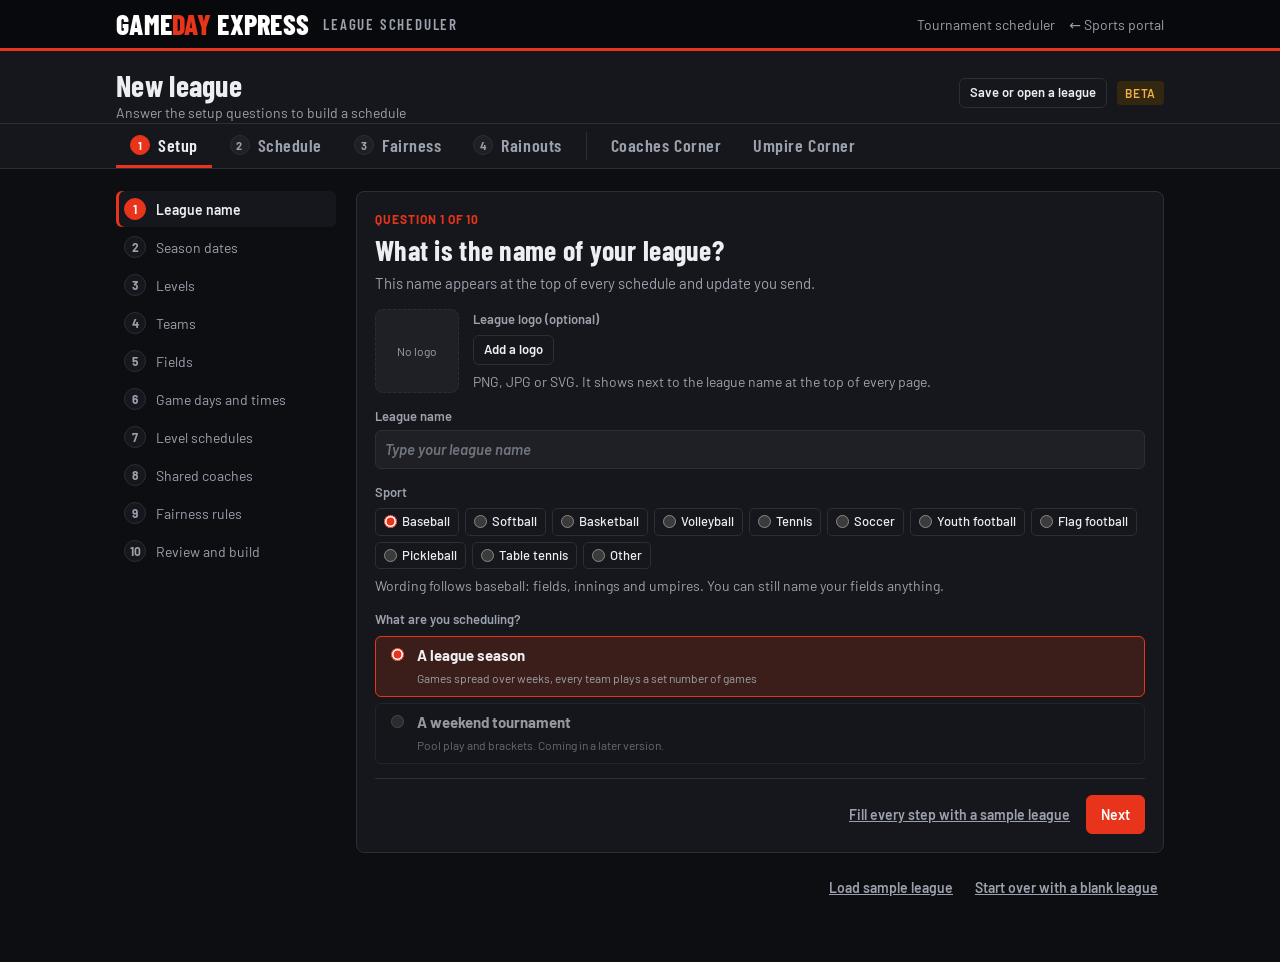
==== commit a9362bfb: "Add tournament scheduler: pool play, PG seeding and tiebreakers, seeded bracket Co-Authored-By: Clau" ====
--- a/scheduler/index.html
+++ b/scheduler/index.html
@@ -124,6 +124,12 @@
 table.uass tr.fieldhead th{font-family:var(--display);font-size:18px;color:var(--ink);text-transform:none;letter-spacing:.02em;background:var(--surface-2);padding-top:10px}
 .crew{display:flex;flex-wrap:wrap;gap:6px}
 select.ucell{min-width:170px;max-width:240px}
+table.uavail th.num{line-height:1.2;white-space:nowrap}
+table.uavail td.num{padding:4px}
+.uav{font:inherit;font-weight:700;min-width:46px;min-height:34px;border-radius:8px;border:1px solid var(--line);background:var(--good-soft,var(--accent-soft));color:var(--good,var(--accent));cursor:pointer}
+.uav.out{background:var(--bad-soft);color:var(--bad);border-color:var(--bad)}
+.uav:focus-visible{outline:2px solid var(--accent);outline-offset:2px}
+.uoff{display:inline-block;min-width:46px;color:var(--muted);font-size:13px}
 .counter.mini{gap:4px}
 .counter.mini span{min-width:18px;text-align:center;font-weight:700;font-variant-numeric:tabular-nums}
 .counter.mini .btn{font-size:15px;padding:2px 9px}
@@ -532,7 +538,7 @@
 
 // ===== Page shell (kept in script so the page can republish itself) =====
 const FONT_URL='https://fonts.googleapis.com/css2?family=Barlow+Condensed:wght@600;700&family=Public+Sans:wght@400;500;600;700&display=swap';
-const SHELL=`<div class="gdxbar"><div class="wrap"><a class="gdxlogo" href="/" aria-label="GameDay Express home">GAME<span>DAY</span> EXPRESS</a><span class="gdxsub">League Scheduler</span><span class="spacer"></span><a class="gdxback" href="/">← Sports portal</a></div></div>
+const SHELL=`<div class="gdxbar"><div class="wrap"><a class="gdxlogo" href="/" aria-label="GameDay Express home">GAME<span>DAY</span> EXPRESS</a><span class="gdxsub">League Scheduler</span><span class="spacer"></span><a class="gdxback" href="/scheduler/tournament/">Tournament scheduler</a><a class="gdxback" href="/">← Sports portal</a></div></div>
 <header class="top">
   <div class="wrap">
     <div class="brandrow">
@@ -1110,7 +1116,20 @@
   const w=dowOf(g.date);if(u.days&&u.days.length&&!u.days.includes(w))why.push(`not available ${DOW[w]}`);
   if(u.from!=null&&g.time<u.from)why.push(`not before ${fmtTime(u.from)}`);
   if(u.to!=null&&g.time>u.to)why.push(`not after ${fmtTime(u.to)}`);
+  if((u.out||[]).includes(g.date))why.push(`out ${fmtDateLong(g.date)}`);
   return why;}
+function uStandingOff(u,d){const w=dowOf(d);return !!(u.days&&u.days.length&&!u.days.includes(w));}
+function renderUOut(named,wk,wkEnd,label){
+  const ds=uDates().filter(d=>d>=wk&&d<=wkEnd);if(!ds.length)return '';
+  const head=ds.map(d=>{const n=uLive().filter(g=>g.date===d).length;return `<th class="num">${fmtDateLong(d).replace(' ','<br>')}<br><span class="sub">${n} game${n===1?'':'s'}</span></th>`;}).join('');
+  const outCount=named.reduce((n,u)=>n+ds.filter(d=>(u.out||[]).includes(d)).length,0);
+  const body=named.map(u=>`<tr><td>${esc(u.name)}</td>${ds.map(d=>{
+    if(uStandingOff(u,d))return `<td class="num"><span class="uoff" title="${esc(u.name)} never works ${DOW[dowOf(d)]} (Edit details)">Off</span></td>`;
+    const out=(u.out||[]).includes(d);
+    return `<td class="num"><button class="uav ${out?'out':''}" data-act="uOut" data-u="${u.id}" data-d="${d}" aria-pressed="${out}" aria-label="${esc(u.name)}, ${fmtDateLong(d)}: ${out?'out':'available'}">${out?'Out':'✓'}</button></td>`;}).join('')}</tr>`).join('');
+  return `<section class="card"><div class="row"><h2>Who's available, ${label}</h2><span class="spacer"></span>${outCount?`<span class="pill warn">${outCount} day${outCount===1?'':'s'} marked out</span>`:''}</div>
+    <p class="lead">Everyone is available unless you mark them out. Click a day to mark ${aan(W().official)} <b>Out</b>, and click again to undo. Auto-fill skips anyone marked out. <b>Off</b> is a day they never work, set in Edit details.</p>
+    <div class="scroll"><table class="uavail"><thead><tr><th>${W().Official}</th>${head}</tr></thead><tbody>${body}</tbody></table></div></section>`;}
 function uAssigned(){const m={};for(const g of uLive()){const c=ump.crew[g.id];if(!c)continue;c.ids.slice(0,c.n).forEach(id=>{if(id)(m[id]=m[id]||[]).push(g);});}return m;}
 function uClash(list,g){return list.filter(h=>h.id!==g.id&&h.date===g.date&&overlaps(g.time,gLen(cfg,g),h.time,gLen(cfg,h)));}
 function uPartnerNames(u){return (u.partners||[]).map(id=>(ump.umps.find(x=>x.id===id)||{}).name).filter(Boolean).join(', ');}
@@ -1184,6 +1203,7 @@
   }
   const wkOpen=uOpenRange(wk,ump.lvl);const label=uPeriodLabel(wk);const pname=span===14?'these two weeks':'this week';
   const seen=new Set();const issues=dayIssues.filter(x=>!seen.has(x.text)&&seen.add(x.text));
+  h+=renderUOut(named,wk,wkEnd,label);
   h+=`<section class="card"><div class="row"><h2>Assign games</h2><span class="spacer"></span><button class="btn small primary" data-act="uAuto" ${wkOpen?'':'disabled'}>Auto-fill open spots</button><button class="btn small ${uConfirmClear?'danger':'link'}" data-act="uClearWk">${uConfirmClear?'Click again to clear':'Clear '+pname}</button><button class="btn small" data-act="uCopyDay">Copy ${pname} for Excel or Google Sheets</button></div>
     <div class="row"><span class="f" style="font-size:13px;font-weight:600;color:var(--muted)">Assign</span>
       <label class="chk"><input type="radio" name="uspan" id="uspan7" data-uspan="7" ${span===7?'checked':''}>1 week at a time</label>
@@ -1464,6 +1484,12 @@
   if(a==='uNextOpen'){const ps=uPeriods();const k=ps.indexOf(ump.wk);const nx=ps.slice(k+1).concat(ps.slice(0,k+1)).find(p=>uOpenRange(p,ump.lvl)>0);if(nx){ump.wk=nx;saveUmp();render();}return;}
   if(a==='ucnt'){const c=ump.crew[b.dataset.g]||(ump.crew[b.dataset.g]={n:2,ids:[]});c.n=Math.max(0,Math.min(6,c.n+(+b.dataset.d)));saveUmp();render();return;}
   if(a==='uSame'){const src=ump.crew[b.dataset.from];const c=ump.crew[b.dataset.g]||(ump.crew[b.dataset.g]={n:2,ids:[]});const ids=src.ids.slice(0,src.n).filter(Boolean);c.n=Math.max(c.n,ids.length);c.ids=ids.concat(Array(Math.max(0,c.n-ids.length)).fill(''));saveUmp();render();toast('Crew copied');return;}
+  if(a==='uOut'){const u=ump.umps.find(x=>x.id===b.dataset.u);if(!u)return;const d=b.dataset.d;u.out=u.out||[];const i=u.out.indexOf(d);
+    if(i>=0){u.out.splice(i,1);saveUmp();render();toast(`${u.name} is available ${fmtDateLong(d)}`);return;}
+    u.out.push(d);u.out.sort();let removed=0;
+    for(const g of uLive()){if(g.date!==d)continue;const c=ump.crew[g.id];if(!c)continue;c.ids=c.ids.map(x=>{if(x===u.id){removed++;return '';}return x;});}
+    uConfirmClear=false;saveUmp();render();
+    toast(removed?`${u.name} marked out ${fmtDateLong(d)} and taken off ${removed} game${removed===1?'':'s'}. Auto-fill can refill ${removed===1?'it':'them'}.`:`${u.name} marked out ${fmtDateLong(d)}`);return;}
   if(a==='uAddPartner'){const c=ump.crew[b.dataset.g]||(ump.crew[b.dataset.g]={n:2,ids:[]});let i=-1;for(let k=0;k<c.n;k++){if(!c.ids[k]){i=k;break;}}if(i<0)return;c.ids[i]=b.dataset.u;saveUmp();render();toast('Partner added');return;}
   if(a==='uCopy'){uCopySchedule(b.dataset.u);return;}
   if(a==='uCopyDay'){uCopyDay();return;}
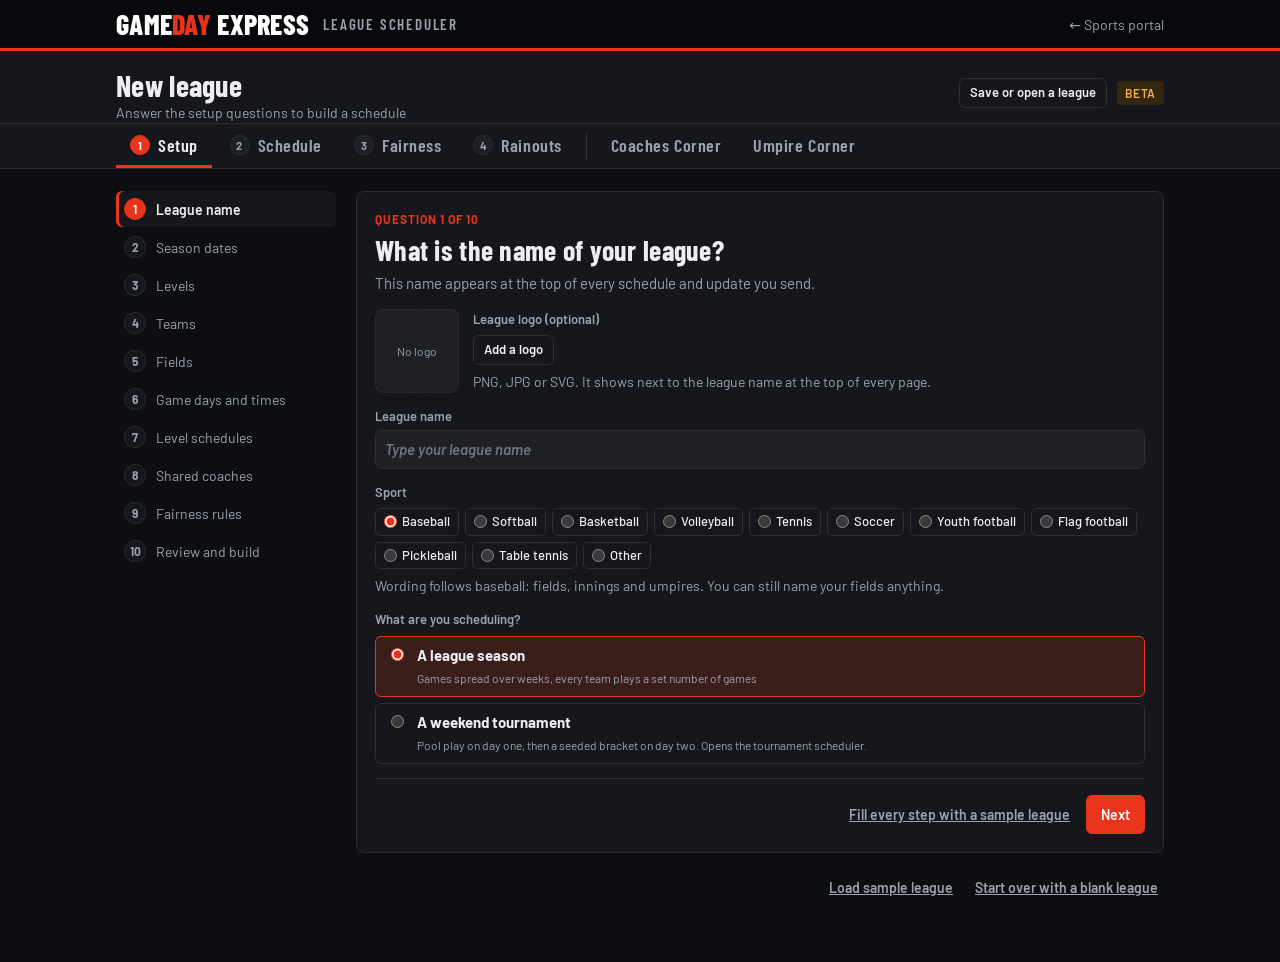
==== commit 97fd4338: "Scheduler: 'A weekend tournament' option opens the tournament scheduler; drop top-bar link Co-Author" ====
--- a/scheduler/index.html
+++ b/scheduler/index.html
@@ -198,6 +198,7 @@
 .opt{display:flex;gap:10px;align-items:flex-start;padding:7px 10px;border:1px solid var(--line);border-radius:6px;cursor:pointer;background:var(--surface)}
 .opt:has(input:checked){border-color:var(--accent);background:var(--accent-soft)}
 .opt input{margin-top:4px;accent-color:var(--accent)}
+.optlink{text-decoration:none;color:inherit}.optlink input{pointer-events:none}.optlink:hover{border-color:var(--accent)}
 .opt .k{font-size:12px;color:var(--muted)}
 .ppitem{display:flex;flex-direction:column;gap:8px;padding:12px;border:1px solid var(--line);border-radius:8px;background:var(--surface-2)}
 .ppitem .title{display:flex;flex-wrap:wrap;gap:8px;align-items:baseline;justify-content:space-between}
@@ -538,7 +539,7 @@
 
 // ===== Page shell (kept in script so the page can republish itself) =====
 const FONT_URL='https://fonts.googleapis.com/css2?family=Barlow+Condensed:wght@600;700&family=Public+Sans:wght@400;500;600;700&display=swap';
-const SHELL=`<div class="gdxbar"><div class="wrap"><a class="gdxlogo" href="/" aria-label="GameDay Express home">GAME<span>DAY</span> EXPRESS</a><span class="gdxsub">League Scheduler</span><span class="spacer"></span><a class="gdxback" href="/scheduler/tournament/">Tournament scheduler</a><a class="gdxback" href="/">← Sports portal</a></div></div>
+const SHELL=`<div class="gdxbar"><div class="wrap"><a class="gdxlogo" href="/" aria-label="GameDay Express home">GAME<span>DAY</span> EXPRESS</a><span class="gdxsub">League Scheduler</span><span class="spacer"></span><a class="gdxback" href="/">← Sports portal</a></div></div>
 <header class="top">
   <div class="wrap">
     <div class="brandrow">
@@ -573,6 +574,7 @@
 const esc=s=>String(s).replace(/[&<>"']/g,c=>({'&':'&amp;','<':'&lt;','>':'&gt;','"':'&quot;',"'":'&#39;'}[c]));
 const divName=id=>(cfg.divisions.find(d=>d.id===id)||{}).name||'?';
 const fieldName=id=>(cfg.fields.find(f=>f.id===id)||{}).name||'?';
+const TOURNEY_URL='/scheduler/tournament/';
 const KEY='gdxSchedLeague1';
 function save(){try{localStorage.setItem(KEY,JSON.stringify({cfg,games,unplaced,built,stale,changeLog,wiz,reached,basedOn}));}catch(e){}}
 function load(){try{const s=JSON.parse(localStorage.getItem(KEY)||'null');if(s&&s.cfg){({cfg,games,unplaced,built,stale,changeLog,wiz,reached}=s);basedOn=s.basedOn||null;changeLog=changeLog||[];wiz=wiz||0;reached=Math.max(reached||0,wiz);return true;}}catch(e){}return false;}
@@ -703,7 +705,7 @@
       <span class="sub">${cfg.sport?`Wording follows ${SPORTS[cfg.sport].label.toLowerCase()}: ${W().venues}, ${W().periods} and ${W().officials}. You can still name your ${W().venues} anything.`:'Pick one so the app uses the right words, like courts or fields, and referees or umpires.'}</span></div>
     <div class="choice"><span class="f" style="font-size:13px;font-weight:600;color:var(--muted)">What are you scheduling?</span>
       <label class="opt"><input type="radio" checked name="kind"><span><b>A league season</b><br><span class="k">Games spread over weeks, every team plays a set number of games</span></span></label>
-      <label class="opt dim"><input type="radio" disabled name="kind"><span><b>A weekend tournament</b><br><span class="k">Pool play and brackets. Coming in a later version.</span></span></label></div>`;
+      <a class="opt optlink" href="${TOURNEY_URL}" target="${TOURNEY_URL.startsWith('http')?'_blank':'_self'}" rel="noopener"><input type="radio" name="kind" tabindex="-1" aria-hidden="true"><span><b>A weekend tournament</b><br><span class="k">Pool play on day one, then a seeded bracket on day two. Opens the tournament scheduler.</span></span></a></div>`;
   case 'season':return `<div class="grid2"><div class="f">First game day${dateSel('start',cfg.start,'First game day')}</div><div class="f">Last game day${dateSel('end',cfg.end,'Last game day')}</div></div>
     <div class="f">Dates with no games (optional), like spring break or a holiday weekend</div>
     ${(cfg.noGame||[]).map((r,i)=>`<div class="row ngrow"><span class="sub">From</span>${dateSel('ng'+i+'f',r.from,'No games from')}<span class="sub">through</span>${dateSel('ng'+i+'t',r.to,'No games through')}<button class="btn link" data-act="rmNg" data-i="${i}">Remove</button></div>`).join('')}
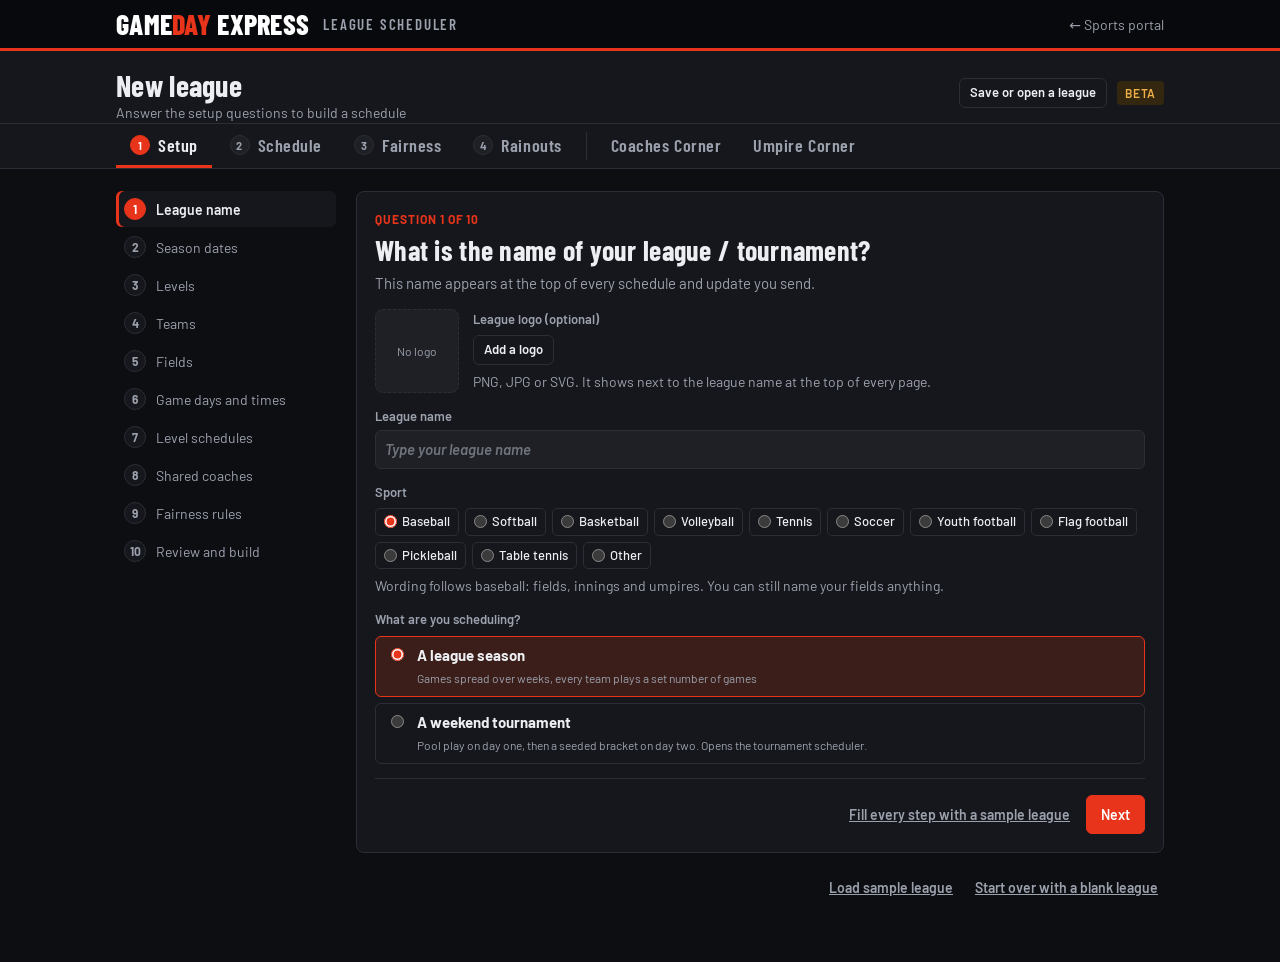
==== commit 0b35851d: "Scheduler: question 1 asks for league / tournament name Co-Authored-By: Claude Opus 5.5 <noreply@ant" ====
--- a/scheduler/index.html
+++ b/scheduler/index.html
@@ -637,7 +637,7 @@
 function wt(x){const w=W();return String(x).replace(/\{(\w+)\}/g,(m,k)=>w[k]!=null?w[k]:m);}
 // ===== Guided setup =====
 const STEPS=[
-  {id:'league',title:'League name',q:'What is the name of your league?',help:'This name appears at the top of every schedule and update you send.'},
+  {id:'league',title:'League name',q:'What is the name of your league / tournament?',help:'This name appears at the top of every schedule and update you send.'},
   {id:'season',title:'Season dates',q:'When does your season run?',help:'Pick the first and last day games can be played. Then add any stretch with no games.'},
   {id:'levels',title:'Levels',q:'How many levels does your league have?',help:'Use the names your league uses, for example 8U, 10U, 12U, Varsity, Single A or Majors.'},
   {id:'teams',title:'Teams',q:'How many teams are in each level, and what are they called?',help:'Team names must be different across the whole league, so the schedule never mixes up two teams.'},
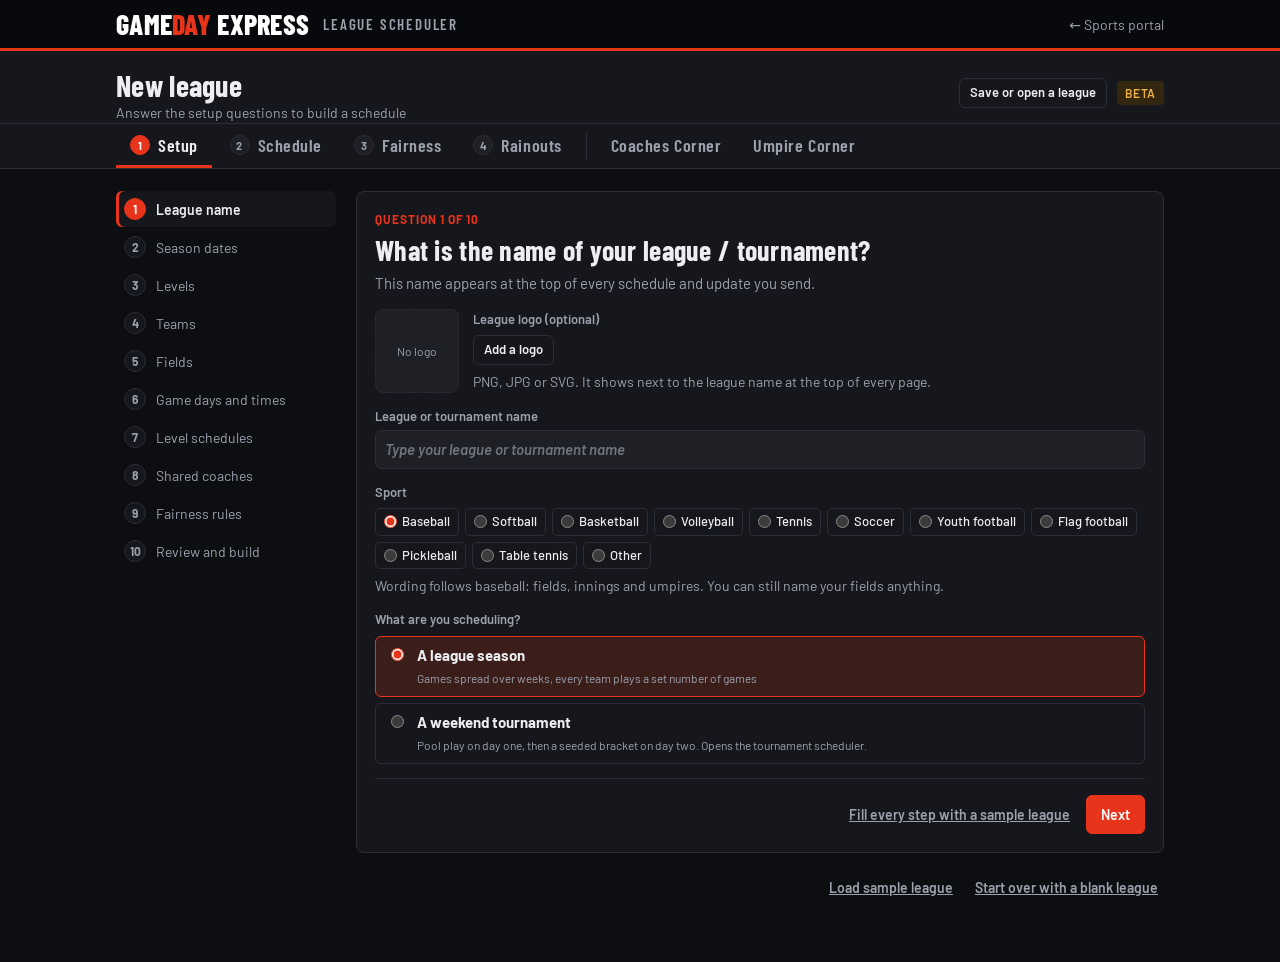
==== commit 8ac73ca9: "Scheduler: label reads League or tournament name Co-Authored-By: Claude Opus 5.5 <noreply@anthropic." ====
--- a/scheduler/index.html
+++ b/scheduler/index.html
@@ -699,7 +699,7 @@
       <div class="choice"><span class="f" style="font-size:13px;font-weight:600;color:var(--muted)">League logo (optional)</span>
       <div class="row"><label class="btn small filebtn">${cfg.logo?'Change logo':'Add a logo'}<input type="file" id="lgLogo" accept="image/png,image/jpeg,image/gif,image/webp,image/svg+xml"></label>${cfg.logo?'<button class="btn link small" data-act="rmLogo">Remove</button>':''}</div>
       <span class="sub">PNG, JPG or SVG. It shows next to the league name at the top of every page.</span></div></div>
-    <label class="f">League name<input type="text" id="lg" value="${esc(cfg.league)}" placeholder="Type your league name" class="${showErr&&!cfg.league.trim()?'missing':''}" autocomplete="off"></label>
+    <label class="f">League or tournament name<input type="text" id="lg" value="${esc(cfg.league)}" placeholder="Type your league or tournament name" class="${showErr&&!cfg.league.trim()?'missing':''}" autocomplete="off"></label>
     <div class="choice"><span class="f" style="font-size:13px;font-weight:600;color:var(--muted)">Sport</span>
       <div class="days">${Object.entries(SPORTS).map(([k,v])=>`<label class="chk sportchip"><input type="radio" name="sport" id="sp_${k}" data-sport="${k}" ${cfg.sport===k?'checked':''}>${v.label}</label>`).join('')}</div>
       <span class="sub">${cfg.sport?`Wording follows ${SPORTS[cfg.sport].label.toLowerCase()}: ${W().venues}, ${W().periods} and ${W().officials}. You can still name your ${W().venues} anything.`:'Pick one so the app uses the right words, like courts or fields, and referees or umpires.'}</span></div>
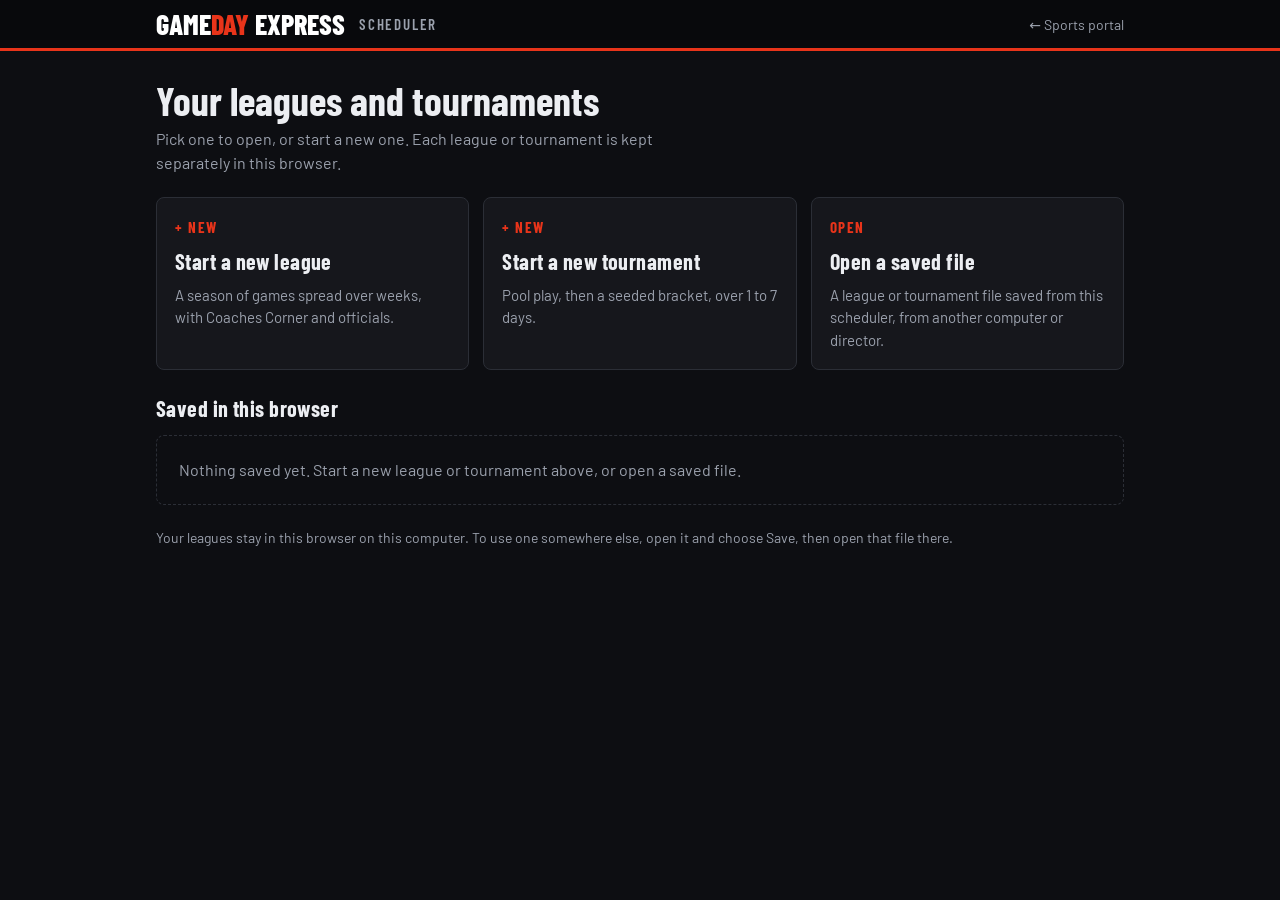
==== commit a8940cae: "Scheduler: home page lists every league and tournament saved in the browser; start new or open a fil" ====
--- a/scheduler/index.html
+++ b/scheduler/index.html
@@ -3,1566 +3,118 @@
 <head>
 <meta charset="utf-8">
 <meta name="viewport" content="width=device-width,initial-scale=1,viewport-fit=cover">
-<title>League Scheduler | GameDay Express</title>
-<meta name="description" content="Free league scheduler from GameDay Express: build a fair season schedule for baseball, softball, basketball, soccer, volleyball, tennis, pickleball and more, then handle rainouts, lineups, game-day duties and officials.">
+<title>Scheduler | GameDay Express</title>
+<meta name="description" content="Free league and tournament scheduler from GameDay Express. Open a league or tournament saved in this browser, or start a new one.">
 <meta name="theme-color" content="#e8341a">
-<!-- Google Analytics -->
 <script async src="https://www.googletagmanager.com/gtag/js?id=G-DTHGH6C7GR"></script>
-</body>
-</html>
 <script>window.dataLayer=window.dataLayer||[];function gtag(){dataLayer.push(arguments);}gtag("js",new Date());gtag("config","G-DTHGH6C7GR");</script>
 <link rel="apple-touch-icon" href="/icon-192.png">
 <link rel="icon" type="image/png" sizes="32x32" href="/favicon-32.png">
 <link rel="icon" href="/favicon.ico">
 <link rel="preconnect" href="https://fonts.googleapis.com">
-<link rel="stylesheet" href="https://fonts.googleapis.com/css2?family=Barlow+Condensed:wght@400;600;700;800&family=Barlow:wght@400;500;600;700&display=swap">
-<style>html,body{margin:0}:root{padding-top:env(safe-area-inset-top,0px);padding-bottom:env(safe-area-inset-bottom,0px)}img{max-width:100%}[hidden]{display:none!important}</style>
+<link rel="stylesheet" href="https://fonts.googleapis.com/css2?family=Barlow+Condensed:wght@600;700;800&family=Barlow:wght@400;500;600;700&display=swap">
+<style>
+:root{--bg:#0d0e12;--surface:#16171c;--surface-2:#1e2026;--ink:#eceef2;--muted:#9ba1ad;--line:#2b2e36;--accent:#e8341a;--accent-soft:#3b1d19;--good:#5cc98a;--good-soft:#18301f;--warn:#f0b04a;--bad:#ff8a7d;
+  --display:"Barlow Condensed",system-ui,sans-serif;--body:"Barlow",system-ui,sans-serif;color-scheme:dark}
+*{box-sizing:border-box}
+html,body{margin:0}
+body{background:var(--bg);color:var(--ink);font:16px/1.5 var(--body)}
+[hidden]{display:none!important}
+.wrap{max-width:1000px;margin:0 auto;padding-left:max(16px,env(safe-area-inset-left,0px));padding-right:max(16px,env(safe-area-inset-right,0px))}
+.gdxbar{background:#08090c;border-bottom:3px solid var(--accent)}
+.gdxbar .wrap{display:flex;align-items:center;gap:14px;padding-block:10px;flex-wrap:wrap}
+.gdxlogo{font-family:var(--display);font-weight:800;font-size:28px;color:#fff;text-decoration:none;line-height:1}
+.gdxlogo span{color:var(--accent)}
+.gdxsub{font-family:var(--display);font-weight:600;font-size:15px;letter-spacing:.12em;text-transform:uppercase;color:var(--muted)}
+.spacer{flex:1}
+.gdxback{color:var(--muted);font-size:14px;text-decoration:none}.gdxback:hover{color:var(--ink);text-decoration:underline}
+main .wrap{padding-block:28px 60px;display:flex;flex-direction:column;gap:22px}
+h1{font-family:var(--display);font-size:40px;line-height:1.05;margin:0;text-wrap:balance}
+h2{font-family:var(--display);font-size:22px;letter-spacing:.02em;margin:0}
+.lead{color:var(--muted);margin:6px 0 0;max-width:62ch}
+.starts{display:grid;grid-template-columns:repeat(auto-fit,minmax(260px,1fr));gap:14px}
+.start{display:flex;flex-direction:column;gap:6px;padding:18px;border:1px solid var(--line);border-radius:8px;background:var(--surface);color:inherit;text-decoration:none;cursor:pointer;font:inherit;text-align:left}
+.start:hover,.start:focus-visible{border-color:var(--accent);outline:none}
+.start b{font-family:var(--display);font-size:22px;letter-spacing:.02em}
+.start span{color:var(--muted);font-size:15px}
+.start .plus{color:var(--accent);font-family:var(--display);font-size:15px;letter-spacing:.1em;text-transform:uppercase;font-weight:700}
+.list{display:flex;flex-direction:column;border:1px solid var(--line);border-radius:8px;overflow:hidden}
+.item{display:grid;grid-template-columns:110px minmax(0,1fr) auto;gap:14px;align-items:center;padding:14px 16px;background:var(--surface);border-bottom:1px solid var(--line)}
+.item:last-child{border-bottom:0}
+.tag{font-size:12px;font-weight:700;letter-spacing:.08em;text-transform:uppercase;padding:3px 8px;border-radius:999px;justify-self:start}
+.tag.league{background:var(--good-soft);color:var(--good)}
+.tag.tournament{background:var(--accent-soft);color:#ff9a86}
+.nm{font-weight:700;font-size:18px;min-width:0;overflow:hidden;text-overflow:ellipsis;white-space:nowrap}
+.meta{color:var(--muted);font-size:14px}
+.acts{display:flex;gap:8px;align-items:center}
+.btn{font:inherit;font-weight:600;font-size:15px;padding:8px 16px;border-radius:6px;border:1px solid var(--line);background:var(--surface-2);color:var(--ink);cursor:pointer;text-decoration:none;display:inline-block}
+.btn:hover{border-color:var(--muted)}
+.btn.primary{background:var(--accent);border-color:var(--accent);color:#fff}
+.btn.link{background:none;border-color:transparent;color:var(--muted);padding:8px 6px;text-decoration:underline}
+.btn.link.danger{color:var(--bad)}
+.btn:focus-visible{outline:2px solid var(--accent);outline-offset:2px}
+.empty{padding:22px;border:1px dashed var(--line);border-radius:8px;color:var(--muted)}
+.note{color:var(--muted);font-size:14px;margin:0}
+.toast{position:fixed;left:50%;bottom:calc(20px + env(safe-area-inset-bottom,0px));transform:translateX(-50%);background:var(--ink);color:var(--bg);padding:10px 16px;border-radius:6px;font-weight:600;z-index:20}
+@media (max-width:640px){.item{grid-template-columns:1fr auto}.item .tag{grid-column:1/-1}h1{font-size:32px}}
+</style>
 </head>
 <body>
-<style id="appStyle">
-/* Layout: scorebook-style tool. Sticky tab bar, one working panel per step (Setup, Schedule, Fairness, Rainouts), plus Coaches Corner and Umpire Corner. */
-:root{
-  --bg:#0d0e12; --surface:#16171c; --surface-2:#1e2026; --ink:#eceef2; --muted:#9ba1ad; --line:#2b2e36;
-  --accent:#e8341a; --accent-soft:#3b1d19; --on-accent:#ffffff; --good:#5cc98a; --good-soft:#18301f;
-  --rain:#7fb2ea; --rain-soft:#18263a; --warn:#f0b04a; --warn-soft:#33270f; --bad:#ff8a7d; --bad-soft:#3d1c19;
-  --pc0:#5e2c26; --pc1:#5e3f1c; --pc2:#55491a; --pc3:#3a5022; --pc4:#214a31; --pc5:#1d4845; --pc6:#21405f; --pc7:#35315f; --pc8:#4a2a5c; --pc9:#592a42; --pc10:#4b4334; --pc11:#36423a;
-  color-scheme:dark;
-  --display:"Barlow Condensed","Arial Narrow",Arial,sans-serif; --body:"Barlow",system-ui,-apple-system,"Segoe UI",sans-serif;
-}
-*{box-sizing:border-box}
-body{background:var(--bg);color:var(--ink);font-family:var(--body);font-size:15px;line-height:1.5}
-body::before{content:"";position:fixed;inset:0 0 auto;height:env(safe-area-inset-top,0px);z-index:10;background:var(--surface)}
-.wrap{max-width:1080px;margin:0 auto;padding-left:max(16px,env(safe-area-inset-left,0px));padding-right:max(16px,env(safe-area-inset-right,0px))}
-header.top{background:var(--surface);border-bottom:1px solid var(--line)}
-header.top .wrap{padding-block:18px 0;display:flex;flex-direction:column;gap:12px}
-.brandrow{display:flex;flex-wrap:wrap;align-items:baseline;justify-content:space-between;gap:8px 20px}
-h1{font-family:var(--display);font-weight:700;font-size:30px;letter-spacing:.01em;margin:0;line-height:1.1;text-wrap:balance}
-.sub{color:var(--muted);font-size:14px}
-.demo-tag{font-size:12px;font-weight:600;letter-spacing:.06em;text-transform:uppercase;color:var(--warn);background:var(--warn-soft);padding:3px 8px;border-radius:4px}
-nav.tabs{position:sticky;top:env(safe-area-inset-top,0px);z-index:5;background:var(--surface);border-bottom:1px solid var(--line)}
-nav.tabs .wrap{display:flex;gap:4px;overflow-x:auto}
-nav.tabs button{font-family:var(--display);font-weight:600;font-size:18px;letter-spacing:.03em;background:none;border:0;color:var(--muted);padding:10px 14px 9px;border-bottom:3px solid transparent;cursor:pointer;white-space:nowrap;display:flex;gap:8px;align-items:center}
-nav.tabs button[aria-selected="true"]{color:var(--ink);border-bottom-color:var(--accent)}
-nav.tabs button:focus-visible{outline:2px solid var(--accent);outline-offset:-2px}
-.step{font-family:var(--body);font-size:11px;font-weight:700;width:20px;height:20px;border-radius:50%;display:inline-grid;place-items:center;background:var(--surface-2);border:1px solid var(--line);color:var(--muted)}
-button[aria-selected="true"] .step{background:var(--accent);color:var(--on-accent);border-color:var(--accent)}
-.badge-n{font-family:var(--body);font-size:11px;font-weight:700;background:var(--rain);color:var(--surface);border-radius:10px;padding:0 7px}
-main .wrap{padding-block:22px 60px;display:flex;flex-direction:column;gap:20px}
-.statusbar{display:flex;flex-wrap:wrap;gap:8px}
-.pill{display:inline-flex;align-items:center;gap:6px;font-size:13px;font-weight:600;padding:4px 10px;border-radius:999px;border:1px solid var(--line);background:var(--surface)}
-.pill.ok{color:var(--good);background:var(--good-soft);border-color:transparent}
-.pill.bad{color:var(--bad);background:var(--bad-soft);border-color:transparent}
-.pill.warn{color:var(--warn);background:var(--warn-soft);border-color:transparent}
-.pill.rain{color:var(--rain);background:var(--rain-soft);border-color:transparent}
-section.card{background:var(--surface);border:1px solid var(--line);border-radius:8px;padding:18px;display:flex;flex-direction:column;gap:14px;min-width:0}
-h2{font-family:var(--display);font-weight:700;font-size:22px;margin:0;letter-spacing:.01em}
-h3{font-family:var(--display);font-weight:600;font-size:18px;margin:0}
-.lead{color:var(--muted);margin:0;max-width:68ch}
-.grid2{display:grid;grid-template-columns:repeat(auto-fit,minmax(240px,1fr));gap:14px}
-label.f{display:flex;flex-direction:column;gap:4px;font-size:13px;font-weight:600;color:var(--muted)}
-input[type=text],input[type=number],input[type=date],input[type=email],input[type=tel],select,textarea{font:inherit;font-size:15px;color:var(--ink);background:var(--surface-2);border:1px solid var(--line);border-radius:6px;padding:7px 9px;width:100%;min-width:0}
-textarea{resize:vertical;min-height:70px}
-input::placeholder,textarea::placeholder{color:var(--muted);opacity:.65;font-style:italic}
-input.missing{border-color:var(--bad);background:var(--bad-soft)}
-.times{display:flex;flex-wrap:wrap;gap:6px;align-items:center}
-.times select{width:auto}
-.tchip{display:inline-flex;align-items:center;gap:2px;font-weight:600;font-size:14px;background:var(--accent-soft);color:var(--accent);border-radius:999px;padding:3px 4px 3px 10px;font-variant-numeric:tabular-nums}
-.tchip .x{border:0;background:none;color:inherit;font-size:16px;line-height:1;cursor:pointer;padding:0 6px;border-radius:50%}
-.hdr-actions{display:flex;gap:10px;align-items:center}
-.gdxbar{background:#08090c;border-bottom:3px solid var(--accent)}
-.gdxbar .wrap{display:flex;align-items:center;gap:14px;padding-block:10px;flex-wrap:wrap}
-.gdxlogo{font-family:var(--display);font-weight:800;font-size:28px;letter-spacing:.01em;color:#fff;text-decoration:none;line-height:1}
-.gdxlogo span{color:var(--accent)}
-.gdxsub{font-family:var(--display);font-weight:600;font-size:15px;letter-spacing:.12em;text-transform:uppercase;color:var(--muted)}
-.gdxback{color:var(--muted);font-size:14px;text-decoration:none}.gdxback:hover{color:var(--ink);text-decoration:underline}
-.gdxbar .spacer{flex:1}
-.filecard{border-color:var(--accent)}
+<div class="gdxbar"><div class="wrap"><a class="gdxlogo" href="/" aria-label="GameDay Express home">GAME<span>DAY</span> EXPRESS</a><span class="gdxsub">Scheduler</span><span class="spacer"></span><a class="gdxback" href="/">← Sports portal</a></div></div>
+<main><div class="wrap">
+  <div><h1>Your leagues and tournaments</h1><p class="lead">Pick one to open, or start a new one. Each league or tournament is kept separately in this browser.</p></div>
+  <div class="starts">
+    <a class="start" href="/scheduler/league/?id=new"><span class="plus">+ New</span><b>Start a new league</b><span>A season of games spread over weeks, with Coaches Corner and officials.</span></a>
+    <a class="start" href="/scheduler/tournament/?id=new"><span class="plus">+ New</span><b>Start a new tournament</b><span>Pool play, then a seeded bracket, over 1 to 7 days.</span></a>
+    <label class="start" for="fileIn"><span class="plus">Open</span><b>Open a saved file</b><span>A league or tournament file saved from this scheduler, from another computer or director.</span><input type="file" id="fileIn" accept=".json,application/json" hidden></label>
+  </div>
+  <section><h2 id="listHead">Saved in this browser</h2><div id="list" style="margin-top:10px"></div></section>
+  <p class="note">Your leagues stay in this browser on this computer. To use one somewhere else, open it and choose Save, then open that file there.</p>
+</div></main>
+<div class="toast" id="toast" hidden></div>
+<script>
+// ===== GameDay Express: list of leagues and tournaments saved in this browser =====
+const IDX_KEY='gdxSchedIndex1';
+function idxRead(){try{const a=JSON.parse(localStorage.getItem(IDX_KEY)||'[]');return Array.isArray(a)?a:[];}catch(e){return [];}}
+function idxWrite(a){try{localStorage.setItem(IDX_KEY,JSON.stringify(a));}catch(e){}}
+function idxTouch(item){const a=idxRead();const i=a.findIndex(x=>x.id===item.id);if(i>=0)a[i]=Object.assign(a[i],item);else a.push(item);idxWrite(a);}
+function gdxNewId(p){return p+Date.now().toString(36)+Math.random().toString(36).slice(2,6);}
+function gdxPageId(p){let id='';try{id=new URLSearchParams(location.search).get('id')||'';}catch(e){}
+  if(id==='new'||!/^[A-Za-z0-9_-]{1,40}$/.test(id)){id=gdxNewId(p);try{history.replaceState(null,'',location.pathname+'?id='+id);}catch(e){}}return id;}
+// One-time move of the single league and tournament saved before multi-league support
+(function gdxMigrate(){try{const ls=localStorage;
+  const L=ls.getItem('gdxSchedLeague1');if(L){const s=JSON.parse(L);const id=gdxNewId('L');ls.setItem('gdxL_'+id,L);
+    const c=ls.getItem('gdxSchedCoach1');if(c)ls.setItem('gdxL_'+id+'_c',c);const u=ls.getItem('gdxSchedUmp1');if(u)ls.setItem('gdxL_'+id+'_u',u);
+    const cfg=s&&s.cfg||{};idxTouch({id,kind:'league',name:cfg.league||'Untitled league',sport:cfg.sport||'',start:cfg.start||'',end:cfg.end||'',games:(s.games||[]).length,levels:(cfg.divisions||[]).length,updated:Date.now()});
+    ['gdxSchedLeague1','gdxSchedCoach1','gdxSchedUmp1'].forEach(k=>ls.removeItem(k));}
+  const T=ls.getItem('gdxSiteTourney1');if(T){const t=JSON.parse(T)||{};const id=gdxNewId('T');ls.setItem('gdxT_'+id,T);
+    const days=t.days||[];idxTouch({id,kind:'tournament',name:t.name||'Untitled tournament',sport:'',start:(days[0]||{}).date||t.day1||'',end:(days[days.length-1]||{}).date||t.day2||'',games:(t.games||[]).length,levels:(t.ages||[]).length,updated:Date.now()});
+    ls.removeItem('gdxSiteTourney1');}
+}catch(e){}})();
 
-.sharecard{border-color:var(--accent)}
-.sharebar{display:flex;flex-wrap:wrap;gap:10px;align-items:center;justify-content:space-between}
-.tabsep{width:1px;background:var(--line);margin:8px 6px;flex:none}
-.pname{display:flex;align-items:center;gap:8px}
-.sw{display:inline-block;width:14px;height:14px;border-radius:4px;flex:none;vertical-align:-2px;border:1px solid var(--line)}
-.pc0{background:var(--pc0)}.pc1{background:var(--pc1)}.pc2{background:var(--pc2)}.pc3{background:var(--pc3)}.pc4{background:var(--pc4)}.pc5{background:var(--pc5)}
-.pc6{background:var(--pc6)}.pc7{background:var(--pc7)}.pc8{background:var(--pc8)}.pc9{background:var(--pc9)}.pc10{background:var(--pc10)}.pc11{background:var(--pc11)}
-table.lu{width:auto;min-width:100%}
-table.lu th[scope=row]{font-family:var(--display);font-size:20px;font-weight:700;color:var(--ink);letter-spacing:.02em;padding:4px 12px 4px 4px;width:70px}
-table.lu th.inn{font-family:var(--display);font-size:22px;color:var(--ink);text-align:center}
-table.lu td{padding:3px}
-table.lu tr.benchrow th[scope=row]{color:var(--muted)}
-table.lu tr.benchrow:first-of-type td, table.lu tr:not(.benchrow)+tr.benchrow td, table.lu tr:not(.benchrow)+tr.benchrow th{border-top:2px solid var(--muted)}
-select.cell{min-width:118px;font-weight:600;font-size:14px;padding:6px 6px;background-color:var(--surface-2)}
-select.cell.pc0{background-color:var(--pc0)}select.cell.pc1{background-color:var(--pc1)}select.cell.pc2{background-color:var(--pc2)}select.cell.pc3{background-color:var(--pc3)}select.cell.pc4{background-color:var(--pc4)}select.cell.pc5{background-color:var(--pc5)}select.cell.pc6{background-color:var(--pc6)}select.cell.pc7{background-color:var(--pc7)}select.cell.pc8{background-color:var(--pc8)}select.cell.pc9{background-color:var(--pc9)}select.cell.pc10{background-color:var(--pc10)}select.cell.pc11{background-color:var(--pc11)}
-select.cell.dbl{outline:2px solid var(--bad);outline-offset:-2px}
-table.chk2 td.c-dbl{background:var(--bad-soft);color:var(--bad);font-weight:700}
-table.chk2 td.c-miss{background:var(--warn-soft);color:var(--warn);font-weight:700}
-.btn.danger{background:var(--bad);color:var(--surface);border-color:var(--bad)}
-.dlist{display:flex;flex-direction:column;gap:10px}
-.drow{display:grid;grid-template-columns:minmax(200px,2fr) minmax(130px,1fr) minmax(180px,1.3fr) auto auto;gap:10px;align-items:end;padding:10px;border:1px solid var(--line);border-radius:6px;background:var(--surface-2)}
-@media (max-width:820px){.drow{grid-template-columns:1fr 1fr}.drow .f:first-child{grid-column:1/-1}}
-table.duties{width:auto;min-width:100%}
-table.duties td{padding:3px 6px}
-table.duties td.na{background:repeating-linear-gradient(135deg,var(--surface-2) 0 6px,var(--line) 6px 7px)}
-table.duties td.us{font-weight:700}
-table.duties th.dname{white-space:normal;min-width:120px;max-width:160px;text-transform:none;letter-spacing:0;font-size:12px;color:var(--ink);vertical-align:bottom;line-height:1.25}
-table.duties th.dname span{display:block;color:var(--muted);font-weight:500;margin-top:2px}
-table.duties th.side-visitor{background:var(--rain-soft);color:var(--rain)}
-table.duties th.side-home{background:var(--accent-soft);color:var(--accent)}
-table.duties th.side-both{background:var(--warn-soft);color:var(--warn)}
-table.duties tr.pprow td{color:var(--muted)}
-table.duties td.unav{min-width:150px}
-select.cell.duty{min-width:110px}
-select.cell.warnc{outline:2px solid var(--warn);outline-offset:-2px}
-.tchip.mini{font-size:12px;padding:1px 2px 1px 8px}
-table.fam{width:auto;min-width:min(100%,480px)}
-table.umps td input[type=text]{min-width:160px}
-table.umps td.wrapc{white-space:normal;max-width:240px;color:var(--muted);font-size:14px}
-table.umps tr.uedit td{background:var(--surface)}
-table.uass td{vertical-align:top}
-table.uass td.t{font-weight:700;font-variant-numeric:tabular-nums}
-table.uass td.gm{white-space:normal;min-width:150px}
-table.uass tr.fieldhead th{font-family:var(--display);font-size:18px;color:var(--ink);text-transform:none;letter-spacing:.02em;background:var(--surface-2);padding-top:10px}
-.crew{display:flex;flex-wrap:wrap;gap:6px}
-select.ucell{min-width:170px;max-width:240px}
-table.uavail th.num{line-height:1.2;white-space:nowrap}
-table.uavail td.num{padding:4px}
-.uav{font:inherit;font-weight:700;min-width:46px;min-height:34px;border-radius:8px;border:1px solid var(--line);background:var(--good-soft,var(--accent-soft));color:var(--good,var(--accent));cursor:pointer}
-.uav.out{background:var(--bad-soft);color:var(--bad);border-color:var(--bad)}
-.uav:focus-visible{outline:2px solid var(--accent);outline-offset:2px}
-.uoff{display:inline-block;min-width:46px;color:var(--muted);font-size:13px}
-.counter.mini{gap:4px}
-.counter.mini span{min-width:18px;text-align:center;font-weight:700;font-variant-numeric:tabular-nums}
-.counter.mini .btn{font-size:15px;padding:2px 9px}
-table.utot td .pill{margin-right:4px}
-.brand{display:flex;align-items:center;gap:14px;min-width:0}
-.logo{height:56px;width:auto;max-width:120px;object-fit:contain;flex:none}
-.logopick{display:flex;gap:14px;align-items:center;flex-wrap:wrap}
-.logobox{width:84px;height:84px;border:1px dashed var(--line);border-radius:8px;display:grid;place-items:center;background:var(--surface-2);overflow:hidden;flex:none}
-.logobox img{max-width:100%;max-height:100%;object-fit:contain}
-.logobox span{font-size:12px;color:var(--muted)}
-.filebtn{position:relative;overflow:hidden;cursor:pointer}
-.filebtn input{position:absolute;inset:0;opacity:0;cursor:pointer}
-.filebtn:focus-within{outline:2px solid var(--accent);outline-offset:1px}
-.sumlogo{height:22px;width:auto;vertical-align:middle;margin-right:4px}
-@media (max-width:640px){.logo{height:44px}}
-.posrow{display:flex;flex-wrap:wrap;gap:6px;align-items:center}
-.posrow input[type=text]{padding:4px 8px;font-size:14px}
-.sportchip{font-size:14px;padding:5px 10px}
-.datesel{display:grid;grid-template-columns:1.2fr .8fr 1fr;gap:6px;min-width:0}
-.ngrow .datesel{flex:1 1 220px}
-input:focus-visible,select:focus-visible,textarea:focus-visible,button:focus-visible{outline:2px solid var(--accent);outline-offset:1px}
-.btn{font:inherit;font-weight:600;font-size:14px;border-radius:6px;padding:8px 14px;cursor:pointer;border:1px solid var(--line);background:var(--surface);color:var(--ink);white-space:nowrap}
-.btn:hover{background:var(--surface-2)}
-.btn.primary{background:var(--accent);color:var(--on-accent);border-color:var(--accent)}
-.btn.primary:hover{filter:brightness(1.07)}
-.btn.rain{color:var(--rain);border-color:var(--rain)}
-.btn.small{font-size:13px;padding:4px 10px}
-.btn.link{border:0;background:none;color:var(--muted);padding:4px 6px;text-decoration:underline}
-.row{display:flex;flex-wrap:wrap;gap:10px;align-items:center}
-.spacer{flex:1}
-.ed{border:1px solid var(--line);border-radius:6px;padding:12px;display:flex;flex-direction:column;gap:10px;background:var(--surface-2)}
-.ed .head{display:grid;grid-template-columns:1fr auto;gap:10px;align-items:end}
-.days{display:flex;flex-wrap:wrap;gap:6px}
-.chk{display:inline-flex;align-items:center;gap:5px;font-size:13px;font-weight:500;color:var(--ink);background:var(--surface);border:1px solid var(--line);border-radius:5px;padding:3px 8px;cursor:pointer}
-.chk input{margin:0;accent-color:var(--accent)}
-.cap{display:grid;grid-template-columns:repeat(auto-fill,minmax(190px,1fr));gap:10px}
-.capbox{border:1px solid var(--line);border-radius:6px;padding:10px 12px;display:flex;flex-direction:column;gap:2px}
-.capbox .big{font-family:var(--display);font-size:24px;font-weight:700;font-variant-numeric:tabular-nums}
-.capbox.bad{border-color:var(--bad);background:var(--bad-soft)}
-.capbox small{color:var(--muted)}
-.scroll{overflow-x:auto;min-width:0}
-table{border-collapse:collapse;width:100%;font-variant-numeric:tabular-nums}
-th.grp{text-align:center;border-bottom:1px solid var(--line);color:var(--ink)}
-th{font-size:12px;letter-spacing:.05em;text-transform:uppercase;color:var(--muted);text-align:left;font-weight:600;padding:6px 10px;border-bottom:1px solid var(--line);white-space:nowrap}
-td{padding:7px 10px;border-bottom:1px solid var(--line);white-space:nowrap}
-td.num,th.num{text-align:right}
-td.hot{color:var(--warn);font-weight:700}
-.day{display:flex;flex-direction:column;border:1px solid var(--line);border-radius:8px;background:var(--surface);overflow:hidden}
-.dayhead{display:flex;flex-wrap:wrap;gap:8px;align-items:center;justify-content:space-between;padding:8px 12px;background:var(--surface-2);border-bottom:1px solid var(--line)}
-.dayhead strong{font-family:var(--display);font-size:19px;font-weight:700;letter-spacing:.02em}
-.dayhead .tag{font-size:12px;font-weight:600;color:var(--muted);text-transform:uppercase;letter-spacing:.05em}
-.game{display:grid;grid-template-columns:78px 72px 86px minmax(0,1fr) auto;gap:10px;align-items:center;padding:7px 12px;border-bottom:1px solid var(--line);font-variant-numeric:tabular-nums}
-.game:last-child{border-bottom:0}
-.game .t{font-weight:600}
-.game .fld,.game .dv{font-size:13px;color:var(--muted)}
-.game .m{min-width:0;overflow:hidden;text-overflow:ellipsis;white-space:nowrap}
-.game .m b{font-weight:600}
-.game.pp .m,.game.pp .t{text-decoration:line-through;color:var(--muted)}
-.chipst{font-size:11px;font-weight:700;letter-spacing:.05em;text-transform:uppercase;padding:2px 7px;border-radius:4px}
-.chipst.rain{color:var(--rain);background:var(--rain-soft)}
-.chipst.new{color:var(--good);background:var(--good-soft)}
-.weekhead{font-family:var(--display);font-size:15px;font-weight:600;letter-spacing:.08em;text-transform:uppercase;color:var(--muted);margin-top:6px}
-.note{border-left:3px solid var(--warn);background:var(--warn-soft);padding:10px 12px;border-radius:0 6px 6px 0;font-size:14px}
-.note.bad{border-left-color:var(--bad);background:var(--bad-soft)}
-.note.info{border-left-color:var(--rain);background:var(--rain-soft)}
-.opt{display:flex;gap:10px;align-items:flex-start;padding:7px 10px;border:1px solid var(--line);border-radius:6px;cursor:pointer;background:var(--surface)}
-.opt:has(input:checked){border-color:var(--accent);background:var(--accent-soft)}
-.opt input{margin-top:4px;accent-color:var(--accent)}
-.optlink{text-decoration:none;color:inherit}.optlink input{pointer-events:none}.optlink:hover{border-color:var(--accent)}
-.opt .k{font-size:12px;color:var(--muted)}
-.ppitem{display:flex;flex-direction:column;gap:8px;padding:12px;border:1px solid var(--line);border-radius:8px;background:var(--surface-2)}
-.ppitem .title{display:flex;flex-wrap:wrap;gap:8px;align-items:baseline;justify-content:space-between}
-.opts{display:grid;grid-template-columns:repeat(auto-fill,minmax(230px,1fr));gap:6px}
-pre.msg{white-space:pre-wrap;font-family:var(--body);font-size:14px;background:var(--surface-2);border:1px solid var(--line);border-radius:6px;padding:12px;margin:0}
-.toast{position:fixed;left:50%;bottom:calc(20px + env(safe-area-inset-bottom,0px));transform:translateX(-50%);background:var(--ink);color:var(--bg);padding:9px 16px;border-radius:6px;font-weight:600;font-size:14px;z-index:20}
-.empty{text-align:left;color:var(--muted);padding:6px 0}
-@media (max-width:640px){
-  .game{grid-template-columns:70px minmax(0,1fr) auto;row-gap:2px}
-  .game .fld,.game .dv{grid-column:2;grid-row:2;display:inline}
-  .game .dv{grid-column:1;grid-row:2}
-  .game .m{grid-column:2;grid-row:1;white-space:normal}
-  .game .act{grid-column:3;grid-row:1/3}
-  h1{font-size:26px}
-}
-.wizard{display:grid;grid-template-columns:220px minmax(0,1fr);gap:20px;align-items:start}
-.steps{list-style:none;margin:0;padding:0;display:flex;flex-direction:column;gap:2px;position:sticky;top:calc(env(safe-area-inset-top,0px) + 64px)}
-.steps button{display:flex;gap:10px;align-items:center;width:100%;text-align:left;font:inherit;font-size:14px;color:var(--muted);background:none;border:0;border-radius:6px;padding:7px 8px;cursor:pointer}
-.steps button:hover{background:var(--surface)}
-.steps button.cur{background:var(--surface);color:var(--ink);font-weight:600;box-shadow:inset 3px 0 0 var(--accent)}
-.steps .dot{flex:none;width:22px;height:22px;border-radius:50%;display:grid;place-items:center;font-size:12px;font-weight:700;border:1px solid var(--line);background:var(--surface);color:var(--muted)}
-.steps .done .dot{background:var(--good-soft);color:var(--good);border-color:transparent}
-.steps .cur .dot{background:var(--accent);color:var(--on-accent);border-color:var(--accent)}
-.qcard{gap:18px;padding:22px}
-.qhead{display:flex;flex-direction:column;gap:6px}
-.qhead h2{font-size:28px;text-wrap:balance;line-height:1.15}
-.eyebrow{font-size:12px;font-weight:700;letter-spacing:.08em;text-transform:uppercase;color:var(--accent)}
-.counter{display:inline-flex;align-items:center;gap:6px}
-.counter input{width:72px;text-align:center;font-family:var(--display);font-size:20px;font-weight:700;padding:4px}
-.counter .btn{font-size:18px;line-height:1;padding:6px 12px}
-.list{display:grid;grid-template-columns:repeat(auto-fill,minmax(220px,1fr));gap:10px}
-.list.cols{grid-template-columns:repeat(auto-fill,minmax(170px,1fr))}
-.choice{display:flex;flex-direction:column;gap:6px}
-.opt.dim{opacity:.6;cursor:not-allowed}
-.navrow{border-top:1px solid var(--line);padding-top:16px}
-.sumgrid{display:flex;flex-direction:column;border:1px solid var(--line);border-radius:6px}
-.sum{display:grid;grid-template-columns:150px minmax(0,1fr) auto;gap:10px;align-items:baseline;padding:8px 12px;border-bottom:1px solid var(--line)}
-.sum:last-child{border-bottom:0}
-.sum .k{font-size:13px;font-weight:600;color:var(--muted)}
-.sum .v{min-width:0;overflow-wrap:anywhere}
-@media (max-width:760px){.wizard{grid-template-columns:1fr}.steps{position:static;flex-direction:row;overflow-x:auto;gap:4px;padding-bottom:4px}.steps button{white-space:nowrap}.steps button span:last-child{display:none}.steps button.cur span:last-child{display:inline}.sum{grid-template-columns:1fr auto}.sum .k{grid-column:1/-1}.qhead h2{font-size:24px}}
-@media (prefers-reduced-motion:reduce){*{transition:none!important}}
-</style>
-
-<script type="application/json" id="sharedLeague">null</script>
-<script id="appScript">
-// ===== Scheduling core (no DOM) =====
-const DOW = ['Sun','Mon','Tue','Wed','Thu','Fri','Sat'];
-const DAYMS = 86400000;
-function parseD(s){const [y,m,d]=s.split('-').map(Number);return Date.UTC(y,m-1,d);}
-function fmtD(t){return new Date(t).toISOString().slice(0,10);}
-function dowOf(s){return new Date(parseD(s)).getUTCDay();}
-function dayNum(s){return Math.round(parseD(s)/DAYMS);}
-function weekKey(s){const n=dayNum(s);const dow=(dowOf(s)+6)%7;return n-dow;} // Monday-based
-function addDays(s,k){return fmtD(parseD(s)+k*DAYMS);}
-function fmtTime(m){let h=Math.floor(m/60),mi=m%60,ap=h>=12?'PM':'AM';h=h%12||12;return h+':'+String(mi).padStart(2,'0')+' '+ap;}
-function parseTime(s){const m=String(s).trim().match(/^(\d{1,2})(?::(\d{2}))?\s*(am|pm)?$/i);if(!m)return null;let h=+m[1],mi=+(m[2]||0);const ap=(m[3]||'').toLowerCase();if(ap==='pm'&&h<12)h+=12;if(ap==='am'&&h===12)h=0;if(!ap&&h<9)h+=12;return h*60+mi;}
-function fmtDateLong(s){const d=new Date(parseD(s));return DOW[d.getUTCDay()]+' '+d.toLocaleDateString('en-US',{month:'short',day:'numeric',timeZone:'UTC'});}
-
-function rng(seed){let s=seed>>>0||1;return()=>{s^=s<<13;s>>>=0;s^=s>>17;s^=s<<5;s>>>=0;return s/4294967296;};}
-
-function buildSlots(cfg){
-  const slots=[];const black=new Set(cfg.blackouts);
-  for(let t=parseD(cfg.start);t<=parseD(cfg.end);t+=DAYMS){
-    const date=fmtD(t);if(black.has(date))continue;const dow=new Date(t).getUTCDay();
-    if(cfg.dayTimes[dow]===undefined)continue;
-    const set=new Set(cfg.dayTimes[dow]);if(dow>=1&&dow<=5)for(const dv of cfg.divisions)for(const x of (dv.ownTimes||[]))set.add(x);
-    const times=[...set].sort((a,b)=>a-b);if(!times.length)continue;
-    const makeup=cfg.makeupDays.includes(dow);
-    for(const time of times)for(const f of cfg.fields)slots.push({id:date+'|'+time+'|'+f.id,date,dow,time,field:f.id,makeup});
-  }
-  return slots;
-}
-function divLen(cfg,div){return (div&&div.gameLength)||cfg.gameLength;}
-function divTimesFor(cfg,div,dow){return (dow>=1&&dow<=5&&div.ownTimes&&div.ownTimes.length)?div.ownTimes:(cfg.dayTimes[dow]||[]);}
-function gLen(cfg,g){return g.len||divLen(cfg,cfg.divisions.find(d=>d.id===g.div));}
-function overlaps(t1,l1,t2,l2){return t1<t2+l2&&t2<t1+l1;}
-function fieldFree(cfg,idx,field,date,time,len){for(const g of (idx.byFieldDate[field+'|'+date]||[]))if(overlaps(time,len,g.time,gLen(cfg,g)))return false;return true;}
-function divAllowsSlot(cfg,div,slot,repair){
-  const f=cfg.fields.find(x=>x.id===slot.field);if(!f||!f.divisions.includes(div.id))return false;
-  if(!divTimesFor(cfg,div,slot.dow).includes(slot.time))return false;
-  if(slot.time>div.latest)return false;
-  if(slot.makeup)return !!repair;
-  if(!repair&&!div.days.includes(slot.dow))return false;
-  return true;
-}
-function roundRobin(teams,gamesPerTeam){
-  const list=teams.slice();if(list.length%2)list.push(null);
-  const n=list.length,rounds=[];
-  let arr=list.slice();
-  for(let r=0;r<n-1;r++){const pairs=[];for(let i=0;i<n/2;i++){const a=arr[i],b=arr[n-1-i];if(a&&b)pairs.push(r%2?[b,a]:[a,b]);}rounds.push(pairs);arr=[arr[0],arr[n-1],...arr.slice(1,n-1)];}
-  const games=[];const count={};teams.forEach(t=>count[t]=0);let cycle=0,ri=0;
-  const target=teams.length*gamesPerTeam/2;
-  while(games.length<target&&cycle<50){
-    for(const [a,b] of rounds[ri]){if(games.length>=target)break;if(count[a]>=gamesPerTeam||count[b]>=gamesPerTeam)continue;const p=cycle%2?[b,a]:[a,b];games.push({home:p[0],away:p[1],round:cycle*(n-1)+ri});count[a]++;count[b]++;}
-    ri++;if(ri>=rounds.length){ri=0;cycle++;}
-  }
-  return games;
-}
-function conflictsFor(cfg,team){const out=new Set();for(const c of cfg.conflicts){const ts=c.teams||[c.a,c.b];if(ts.includes(team))ts.forEach(x=>{if(x&&x!==team)out.add(x);});}return [...out];}
-
-// index helpers over a schedule
-function makeIndex(cfg,games){
-  const idx={byTeamDate:{},bySlot:{},byTeam:{},byFieldDate:{}};
-  for(const g of games){if(!g.date)continue;addToIndex(idx,g);}
-  return idx;
-}
-function teamCanPlay(cfg,idx,team,date,time,ignoreIds,len){len=len||cfg.gameLength;
-  const rest=cfg.rules.minRest;const d=dayNum(date);
-  for(const g of (idx.byTeam[team]||[])){if(ignoreIds&&ignoreIds.has(g.id))continue;
-    const gd=dayNum(g.date);if(Math.abs(gd-d)<=rest)return 'rest';}
-  const wk=weekKey(date);let n=0;for(const g of (idx.byTeam[team]||[])){if(ignoreIds&&ignoreIds.has(g.id))continue;if(weekKey(g.date)===wk)n++;}
-  if(n>=cfg.rules.maxPerWeek)return 'week';
-  for(const other of conflictsFor(cfg,team)){for(const g of (idx.byTeamDate[other+'|'+date]||[])){if(ignoreIds&&ignoreIds.has(g.id))continue;if(overlaps(time,len,g.time,gLen(cfg,g)))return 'coach';}}
-  return null;
-}
-function addToIndex(idx,g){for(const t of [g.home,g.away]){(idx.byTeamDate[t+'|'+g.date]=idx.byTeamDate[t+'|'+g.date]||[]).push(g);(idx.byTeam[t]=idx.byTeam[t]||[]).push(g);}idx.bySlot[g.date+'|'+g.time+'|'+g.field]=g;(idx.byFieldDate[g.field+'|'+g.date]=idx.byFieldDate[g.field+'|'+g.date]||[]).push(g);}
-
-function capacity(cfg){
-  const slots=buildSlots(cfg);const out=[];
-  for(const div of cfg.divisions){const n=div.teams.length;const need=Math.floor(n*div.gamesPerTeam/2);
-    const own=slots.filter(s=>divAllowsSlot(cfg,div,s,false));
-    const dates=new Set(own.map(s=>s.date));
-    const maxByTeams=dates.size*Math.floor(n/2);
-    out.push({div:div.id,name:div.name,need,slots:own.length,teamNights:maxByTeams,ok:need<=own.length&&need<=maxByTeams,weeks:new Set(own.map(s=>weekKey(s.date))).size});}
-  return out;
-}
-
-function generate(cfg,seed){
-  const R=rng(seed);const slots=buildSlots(cfg).filter(s=>!s.makeup);
-  // order: date, time, random field
-  slots.forEach(s=>s.r=R());
-  if(cfg.rules.stackFields!==false){
-    // Fill one field's time slots before opening another, so light days use fewer fields and one crew can work back-to-back games.
-    const fi={};cfg.fields.forEach((f,i)=>fi[f.id]=i);
-    slots.sort((a,b)=>a.date<b.date?-1:a.date>b.date?1:(fi[a.field]-fi[b.field])||a.time-b.time);
-  }else slots.sort((a,b)=>a.date<b.date?-1:a.date>b.date?1:a.time-b.time||a.r-b.r);
-  let gid=0;const pools={};const divOf={};const lateTime={};const weeksFor={};
-  for(const div of cfg.divisions){pools[div.id]=roundRobin(div.teams,div.gamesPerTeam).map(g=>({...g,id:'g'+(++gid),div:div.id}));div.teams.forEach(t=>divOf[t]=div.id);
-    const own=slots.filter(s=>divAllowsSlot(cfg,div,s,false));
-    const lt={};own.forEach(s=>{lt[s.date]=Math.max(lt[s.date]||0,s.time);});lateTime[div.id]=lt;
-    weeksFor[div.id]=[...new Set(own.map(s=>weekKey(s.date)))].sort((a,b)=>a-b);}
-  const idx={byTeamDate:{},bySlot:{},byTeam:{},byFieldDate:{}};
-  const stat={};cfg.divisions.forEach(d=>d.teams.forEach(t=>stat[t]={games:0,home:0,late:0,sat:0,tm:{},fd:{}}));
-  const placed=[];
-  for(const s of slots){
-    let best=null,bestScore=Infinity;
-    for(const div of cfg.divisions){if(!divAllowsSlot(cfg,div,s,false))continue;
-      const pool=pools[div.id];if(!pool.length)continue;const L=divLen(cfg,div);if(!fieldFree(cfg,idx,s.field,s.date,s.time,L))continue;
-      const W=weeksFor[div.id];const wi=W.indexOf(weekKey(s.date));
-      const isLate=lateTime[div.id][s.date]===s.time&&Object.values(lateTime[div.id]).length>0&&s.time>=cfg.lateCutoff;
-      const minRound=pool[0].round;
-      for(const g of pool){if(g.round>minRound+2)break;
-        let ok=true;
-        for(const t of [g.home,g.away]){
-          if((idx.byTeamDate[t+'|'+s.date]||[]).length){ok=false;break;}
-          if(teamCanPlay(cfg,idx,t,s.date,s.time,null,L)){ok=false;break;}
-          const pace=Math.ceil(div.gamesPerTeam*(wi+1)/W.length)+1;if(stat[t].games>=pace){ok=false;break;}
-        }
-        if(!ok)continue;
-        let sc=(g.round-minRound)*6+R()*0.5;
-        if(isLate)sc+=(stat[g.home].late+stat[g.away].late)*1.5;else sc-=(stat[g.home].late+stat[g.away].late)*0.3;
-        if(s.dow===6)sc+=(stat[g.home].sat+stat[g.away].sat)*0.8;
-        sc+=(stat[g.home].games+stat[g.away].games)*0.4;
-        if(cfg.rules.balanceTimes!==false&&s.dow>=1&&s.dow<=5)sc+=((stat[g.home].tm[s.time]||0)+(stat[g.away].tm[s.time]||0))*2.2;
-        if(cfg.rules.balanceFields!==false)sc+=((stat[g.home].fd[s.field]||0)+(stat[g.away].fd[s.field]||0))*1.4;
-        if(sc<bestScore){bestScore=sc;best={g,div,isLate};}
-      }
-    }
-    if(best){const {g,div,isLate}=best;pools[div.id].splice(pools[div.id].indexOf(g),1);
-      let home=g.home,away=g.away;if(cfg.rules.balanceHome&&stat[away].home<stat[home].home){[home,away]=[away,home];}
-      const game={id:g.id,div:div.id,home,away,date:s.date,time:s.time,field:s.field,len:divLen(cfg,div),status:'scheduled'};
-      placed.push(game);addToIndex(idx,game);
-      stat[home].games++;stat[away].games++;stat[home].home++;if(isLate){stat[home].late++;stat[away].late++;}if(s.dow===6){stat[home].sat++;stat[away].sat++;}
-      for(const t of [home,away]){if(s.dow>=1&&s.dow<=5)stat[t].tm[s.time]=(stat[t].tm[s.time]||0)+1;stat[t].fd[s.field]=(stat[t].fd[s.field]||0)+1;}
-    }
-  }
-  const unplaced=[];for(const d in pools)for(const g of pools[d])unplaced.push({...g,div:d});
-  if(cfg.rules.stackFields!==false)consolidateFields(cfg,placed);
-  return {games:placed,unplaced};
-}
-
-// Move a lone game on a field to an open slot on a field already in use that day,
-// so light nights use fewer fields and one crew can work back-to-back games.
-function consolidateFields(cfg,games){
-  const tcount=(team,t)=>games.filter(x=>x.status!=='postponed'&&(x.home===team||x.away===team)&&x.time===t&&dowOf(x.date)>=1&&dowOf(x.date)<=5).length;
-  const byBal=(g,ts)=>ts.slice().sort((a,b)=>(tcount(g.home,a)+tcount(g.away,a))-(tcount(g.home,b)+tcount(g.away,b)));
-  const fi={};cfg.fields.forEach((f,i)=>fi[f.id]=i);
-  const byDate={};for(const g of games){if(g.status==='postponed')continue;(byDate[g.date]=byDate[g.date]||[]).push(g);}
-  let moved=0;
-  for(const date in byDate){
-    let changed=true,guard=0;
-    while(changed&&guard++<20){changed=false;
-      const dg=byDate[date];const per={};dg.forEach(g=>(per[g.field]=per[g.field]||[]).push(g));
-      const fields=Object.keys(per).sort((a,b)=>per[b].length-per[a].length||fi[a]-fi[b]);
-      const singles=fields.filter(f=>per[f].length===1).sort((a,b)=>fi[b]-fi[a]);
-      for(const src of singles){const g=per[src][0];const div=cfg.divisions.find(d=>d.id===g.div);if(!div)continue;
-        const L=gLen(cfg,g);const dow=dowOf(date);const times=byBal(g,divTimesFor(cfg,div,dow).filter(t=>t<=div.latest));
-        const idx=makeIndex(cfg,games.filter(x=>x.status!=='postponed'&&x.id!==g.id));
-        let done=false;
-        for(const tgt of fields){if(tgt===src||done)continue;const f=cfg.fields.find(x=>x.id===tgt);if(!f||!f.divisions.includes(div.id))continue;
-          for(const t of times){
-            if(!fieldFree(cfg,idx,tgt,date,t,L))continue;
-            if(teamCanPlay(cfg,idx,g.home,date,t,null,L)||teamCanPlay(cfg,idx,g.away,date,t,null,L))continue;
-            g.field=tgt;g.time=t;moved++;changed=true;done=true;break;}
-          // Target has one game: try re-timing it so both fit back to back on that field.
-          if(!done&&per[tgt].length===1){const h=per[tgt][0];const hd=cfg.divisions.find(d=>d.id===h.div);const HL=gLen(cfg,h);
-            const htimes=byBal(h,divTimesFor(cfg,hd,dow).filter(t=>t<=hd.latest));
-            const idx2=makeIndex(cfg,games.filter(x=>x.status!=='postponed'&&x.id!==g.id&&x.id!==h.id));
-            outer:for(const th of htimes)for(const tg of times){
-              if(overlaps(th,HL,tg,L))continue;
-              if(!fieldFree(cfg,idx2,tgt,date,th,HL)||!fieldFree(cfg,idx2,tgt,date,tg,L))continue;
-              if(teamCanPlay(cfg,idx2,h.home,date,th,null,HL)||teamCanPlay(cfg,idx2,h.away,date,th,null,HL))continue;
-              const hh={...h,time:th};addToIndex(idx2,hh);
-              const bad=teamCanPlay(cfg,idx2,g.home,date,tg,null,L)||teamCanPlay(cfg,idx2,g.away,date,tg,null,L);
-              if(bad){const k=h.field+'|'+date;idx2.byFieldDate[k]=idx2.byFieldDate[k].filter(x=>x!==hh);for(const tm of [h.home,h.away]){idx2.byTeamDate[tm+'|'+date]=idx2.byTeamDate[tm+'|'+date].filter(x=>x!==hh);idx2.byTeam[tm]=idx2.byTeam[tm].filter(x=>x!==hh);}continue;}
-              h.time=th;g.field=tgt;g.time=tg;moved++;changed=true;done=true;break outer;}}}
-        if(done)break;}
-    }
-  }
-  return moved;
-}
-function fairness(cfg,games){
-  const out={};
-  for(const div of cfg.divisions){
-    const own=games.filter(g=>g.div===div.id&&g.status!=='postponed');
-    const lt={};own.forEach(g=>{lt[g.date]=Math.max(lt[g.date]||0,g.time);});
-    // late = latest start time used by division across season
-    const rows=div.teams.map(t=>{const tg=own.filter(g=>g.home===t||g.away===t).sort((a,b)=>a.date<b.date?-1:1);
-      let minGap=Infinity;for(let i=1;i<tg.length;i++)minGap=Math.min(minGap,dayNum(tg[i].date)-dayNum(tg[i-1].date));
-      return {team:t,games:tg.length,home:tg.filter(g=>g.home===t).length,away:tg.filter(g=>g.away===t).length,
-        late:tg.filter(g=>g.time>=cfg.lateCutoff).length,sat:tg.filter(g=>dowOf(g.date)===6).length,
-        minGap:tg.length>1?minGap:null,
-        tm:tg.reduce((m,g)=>{const w=dowOf(g.date);if(w>=1&&w<=5)m[g.time]=(m[g.time]||0)+1;return m;},{}),
-        fd:tg.reduce((m,g)=>{m[g.field]=(m[g.field]||0)+1;return m;},{})};});
-    const spread=k=>{const v=rows.map(r=>r[k]);return Math.max(...v)-Math.min(...v);};
-    const times=[...new Set(own.filter(g=>{const w=dowOf(g.date);return w>=1&&w<=5;}).map(g=>g.time))].sort((a,b)=>a-b);
-    const fields=[...new Set(own.map(g=>g.field))];
-    const mapSpread=(k,keys)=>keys.length?Math.max(...keys.map(x=>{const v=rows.map(r=>r[k][x]||0);return Math.max(...v)-Math.min(...v);})):0;
-    out[div.id]={rows,times,fields,spread:{games:spread('games'),late:spread('late'),sat:spread('sat'),ha:Math.max(...rows.map(r=>Math.abs(r.home-r.away))),time:times.length>1?mapSpread('tm',times):0,field:fields.length>1?mapSpread('fd',fields):0}};
-  }
-  return out;
-}
-
-function scoreSchedule(cfg,res){
-  const f=fairness(cfg,res.games);let s=res.unplaced.length*1000;
-  for(const d in f){s+=f[d].spread.games*50+f[d].spread.late*2+f[d].spread.sat*2+f[d].spread.ha*4+(cfg.rules.balanceTimes!==false?f[d].spread.time*4:0)+(cfg.rules.balanceFields!==false?f[d].spread.field*3:0);}
-  return s;
-}
-function generateBest(cfg,tries){
-  let best=null,bs=Infinity;for(let i=1;i<=tries;i++){const r=generate(cfg,i*7919);const s=scoreSchedule(cfg,r);if(s<bs){bs=s;best=r;}if(s===0)break;}
-  return best;
-}
-
-function validate(cfg,games){
-  const issues=[];const live=games.filter(g=>g.status!=='postponed'&&g.date);
-  const black=new Set(cfg.blackouts);const seen={};
-  const fd={};live.forEach(g=>(fd[g.field+'|'+g.date]=fd[g.field+'|'+g.date]||[]).push(g));
-  for(const k in fd){const l=fd[k];for(let i=0;i<l.length;i++)for(let j=i+1;j<l.length;j++)if(overlaps(l[i].time,gLen(cfg,l[i]),l[j].time,gLen(cfg,l[j])))issues.push(`Two games overlap on the same field on ${l[i].date}`);}
-  for(const g of live){
-    if(black.has(g.date))issues.push(`Game on blackout date ${g.date}`);
-    const div=cfg.divisions.find(d=>d.id===g.div);const f=cfg.fields.find(x=>x.id===g.field);
-    if(!f||!f.divisions.includes(g.div))issues.push(`${div.name} game on a field it can't use`);
-    if(g.time>div.latest)issues.push(`${div.name} game starts after its latest start time`);}
-  const byTeam={};live.forEach(g=>[g.home,g.away].forEach(t=>(byTeam[t]=byTeam[t]||[]).push(g)));
-  for(const t in byTeam){const tg=byTeam[t].sort((a,b)=>dayNum(a.date)-dayNum(b.date));
-    for(let i=1;i<tg.length;i++){const gap=dayNum(tg[i].date)-dayNum(tg[i-1].date);if(gap<=cfg.rules.minRest)issues.push(`${t}: not enough rest before ${tg[i].date}`);}
-    const wk={};tg.forEach(g=>{const k=weekKey(g.date);wk[k]=(wk[k]||0)+1;});for(const k in wk)if(wk[k]>cfg.rules.maxPerWeek)issues.push(`${t}: too many games in one week`);
-    for(const o of conflictsFor(cfg,t))for(const g of tg)for(const h of (byTeam[o]||[]))if(h.date===g.date&&overlaps(g.time,gLen(cfg,g),h.time,gLen(cfg,h))&&t<o)issues.push(`Coach conflict: ${t} and ${o} both play ${g.date}`);}
-  return issues;
-}
-
-// Rainout repair: propose makeup slots for postponed games without moving others
-function makeupOptions(cfg,games,game,fromDate,taken){
-  const div=cfg.divisions.find(d=>d.id===game.div);
-  const from=fromDate||game.date;const slots=buildSlots(cfg).filter(s=>s.date>from&&divAllowsSlot(cfg,div,s,true));
-  const live=games.filter(g=>g.status!=='postponed'&&g.id!==game.id).concat(taken||[]);
-  const idx=makeIndex(cfg,live);const opts=[];
-  const L=divLen(cfg,div);
-  for(const s of slots){if(!fieldFree(cfg,idx,s.field,s.date,s.time,L))continue;
-    let bad=false;for(const t of [game.home,game.away]){if((idx.byTeamDate[t+'|'+s.date]||[]).length||teamCanPlay(cfg,idx,t,s.date,s.time,null,L)){bad=true;break;}}
-    if(bad)continue;
-    const kind=s.makeup?'Makeup day':div.days.includes(s.dow)?(s.dow===6?'Regular Saturday':'Regular game night'):'Open night';
-    const days=dayNum(s.date)-dayNum(game.origDate||game.date);
-    let sc=days+(kind==='Open night'?5:0)+(kind==='Makeup day'?-3:0)+(s.time>=cfg.lateCutoff?0.5:0);
-    if(cfg.rules.stackFields!==false&&(idx.byFieldDate[s.field+'|'+s.date]||[]).length)sc-=1.5;
-    opts.push({date:s.date,time:s.time,field:s.field,kind,score:sc});}
-  opts.sort((a,b)=>a.score-b.score);
-  // keep the best option per date/time, then top 5
-  const seen=new Set(),out=[];for(const o of opts){const k=o.date+'|'+o.time;if(seen.has(k))continue;seen.add(k);out.push(o);if(out.length>=5)break;}
-  return out;
-}
-function proposeMakeups(cfg,games,postponed,fromDate,picks){
-  const taken=[];const res=[];
-  for(const g of postponed){const opts=makeupOptions(cfg,games,g,fromDate,taken);
-    let choice=null;const p=picks&&picks[g.id];
-    if(p!=null&&opts[p])choice=p;else if(opts.length)choice=0;
-    if(choice!=null){const o=opts[choice];taken.push({...g,date:o.date,time:o.time,field:o.field,status:'scheduled'});}
-    res.push({game:g,options:opts,choice});}
-  return res;
-}
-
-//module.exports={consolidateFields,buildSlots,roundRobin,generate,generateBest,fairness,validate,capacity,makeupOptions,proposeMakeups,fmtTime,fmtDateLong,parseTime,addDays,dowOf};
-
-// ===== Sample league (made-up data) =====
-function sampleConfig(){
-  const wk=[1080,1200];
-  return {
-    league:'Sample Little League',
-    start:'2027-03-01',end:'2027-05-15',
-    blackouts:['2027-03-15','2027-03-16','2027-03-17','2027-03-18','2027-03-19','2027-03-20','2027-03-26','2027-03-27'],
-    dayTimes:{0:[780,900,1020],1:wk,2:wk,3:wk,4:wk,5:wk,6:[540,660,780,900,1020]},
-    makeupDays:[0],
-    gameLength:120,lateCutoff:1200,
-    rules:{minRest:1,maxPerWeek:3,balanceHome:true},
-    divisions:[
-      {id:'d6',name:'T-Ball',teams:['Bees','Ants','Hornets','Fireflies'],gamesPerTeam:10,days:[2,4,6],latest:1170,gameLength:90,ownTimes:[1080,1170]},
-      {id:'d7',name:'Coach Pitch',teams:['Sharks','Gators','Falcons','Wolves','Bears','Hawks'],gamesPerTeam:10,days:[1,3,6],latest:1170,gameLength:90,ownTimes:[1080,1170]},
-      {id:'d1',name:'Single A',teams:['Red Sox','Pirates','Rays','Mets','Royals','Padres'],gamesPerTeam:12,days:[2,5,6],latest:1080},
-      {id:'d2',name:'Double AA',teams:['Giants','Brewers','Twins','Reds','Rockies','Marlins'],gamesPerTeam:12,days:[1,4,6],latest:1200},
-      {id:'d3',name:'Triple AAA',teams:['Dodgers','Cubs','Tigers','Mariners','Orioles','Phillies'],gamesPerTeam:14,days:[2,4,6],latest:1200},
-      {id:'d4',name:'Majors',teams:['Astros','Braves','Yankees','Cardinals','Rangers','Blue Jays'],gamesPerTeam:15,days:[1,3,6],latest:1200},
-      {id:'d5',name:'Seniors',teams:['Athletics','Angels','White Sox','Nationals'],gamesPerTeam:12,days:[3,5,6],latest:1200}
-    ],
-    fields:[
-      {id:'f1',name:'Field 1',divisions:['d4','d5']},
-      {id:'f2',name:'Field 2',divisions:['d4','d3']},
-      {id:'f3',name:'Field 3',divisions:['d3','d2']},
-      {id:'f4',name:'Field 4',divisions:['d2','d1']},
-      {id:'f5',name:'Field 5',divisions:['d1','d7']},
-      {id:'f6',name:'Field 6',divisions:['d6','d7']}
-    ],
-    conflicts:[{name:'Coach Rivera',teams:['Dodgers','Red Sox','Sharks']},{name:'',teams:['Astros','Giants']},{name:'',teams:['Cubs','Pirates']}]
-  };
-}
-//module.exports={sampleConfig};
-
-
-// ===== Page shell (kept in script so the page can republish itself) =====
-const FONT_URL='https://fonts.googleapis.com/css2?family=Barlow+Condensed:wght@600;700&family=Public+Sans:wght@400;500;600;700&display=swap';
-const SHELL=`<div class="gdxbar"><div class="wrap"><a class="gdxlogo" href="/" aria-label="GameDay Express home">GAME<span>DAY</span> EXPRESS</a><span class="gdxsub">League Scheduler</span><span class="spacer"></span><a class="gdxback" href="/">← Sports portal</a></div></div>
-<header class="top">
-  <div class="wrap">
-    <div class="brandrow">
-      <div class="brand"><img id="leagueLogo" class="logo" alt="" hidden>
-      <div>
-        <h1 id="leagueTitle">New league</h1>
-        <div class="sub" id="seasonLine"></div>
-      </div></div>
-      <div class="hdr-actions"><button class="btn small" id="shareBtn" hidden>Share my league</button><button class="btn small" id="fileBtn">Save or open a league</button><span class="demo-tag">Beta</span></div>
-    </div>
-  </div>
-</header>
-<nav class="tabs" aria-label="Steps">
-  <div class="wrap" role="tablist">
-    <button role="tab" data-tab="setup" aria-selected="true"><span class="step">1</span>Setup</button>
-    <button role="tab" data-tab="schedule" aria-selected="false"><span class="step">2</span>Schedule</button>
-    <button role="tab" data-tab="fair" aria-selected="false"><span class="step">3</span>Fairness</button>
-    <button role="tab" data-tab="rain" aria-selected="false"><span class="step">4</span><span id="tabRain">Rainouts</span> <span class="badge-n" id="ppCount" hidden>0</span></button>
-    <span class="tabsep" aria-hidden="true"></span>
-    <button role="tab" data-tab="coach" aria-selected="false">Coaches Corner</button>
-    <button role="tab" data-tab="ump" aria-selected="false"><span id="tabUmp">Umpire Corner</span></button>
-  </div>
-</nav>
-<main><div class="wrap" id="view"></div></main>
-<div class="toast" id="toast" hidden></div>`;
-document.getElementById('appScript').insertAdjacentHTML('beforebegin',SHELL);
-let SHARED=null;try{SHARED=JSON.parse(document.getElementById('sharedLeague').textContent||'null');}catch(e){SHARED=null;}
-let basedOn=null, canShare=false, isEditor=false, sharePanel=false, artifactApi=null;
-
-// ===== App state =====
-let cfg, games=[], unplaced=[], built=false, stale=false, picks={}, changeLog=[], tab='setup', filterDiv='all', filterTeam='all', wiz=0, reached=0, showErr=false;
-const esc=s=>String(s).replace(/[&<>"']/g,c=>({'&':'&amp;','<':'&lt;','>':'&gt;','"':'&quot;',"'":'&#39;'}[c]));
-const divName=id=>(cfg.divisions.find(d=>d.id===id)||{}).name||'?';
-const fieldName=id=>(cfg.fields.find(f=>f.id===id)||{}).name||'?';
-const TOURNEY_URL='/scheduler/tournament/';
-const KEY='gdxSchedLeague1';
-function save(){try{localStorage.setItem(KEY,JSON.stringify({cfg,games,unplaced,built,stale,changeLog,wiz,reached,basedOn}));}catch(e){}}
-function load(){try{const s=JSON.parse(localStorage.getItem(KEY)||'null');if(s&&s.cfg){({cfg,games,unplaced,built,stale,changeLog,wiz,reached}=s);basedOn=s.basedOn||null;changeLog=changeLog||[];wiz=wiz||0;reached=Math.max(reached||0,wiz);return true;}}catch(e){}return false;}
-function toast(t){const el=document.getElementById('toast');el.textContent=t;el.hidden=false;clearTimeout(toast.h);toast.h=setTimeout(()=>el.hidden=true,2400);}
-async function copyText(t){try{await navigator.clipboard.writeText(t);toast('Copied');return true;}catch(e){toast('Copy blocked here. Select the text and copy it.');return false;}}
-let uid=0;const newId=p=>p+Date.now().toString(36)+(++uid);
-
-function blankConfig(){return {league:'',sport:'',start:'',end:'',blackouts:[],dayTimes:{},makeupDays:[],gameLength:120,lateCutoff:1200,
-  rules:{minRest:1,maxPerWeek:3,balanceHome:true},divisions:[],fields:[],conflicts:[]};}
-
-function header(){
-  document.getElementById('leagueTitle').textContent=cfg.league||'New league';
-  const lg=document.getElementById('leagueLogo');if(lg){if(cfg.logo){if(lg.getAttribute('src')!==cfg.logo)lg.src=cfg.logo;lg.alt=(cfg.league||'League')+' logo';lg.hidden=false;}else{lg.hidden=true;lg.removeAttribute('src');}}
-  const n=games.filter(g=>g.status!=='postponed').length;
-  const parts=[];
-  if(cfg.start&&cfg.end)parts.push(`Season ${fmtDateLong(cfg.start)} to ${fmtDateLong(cfg.end)}`);
-  if(cfg.divisions.length)parts.push(`${cfg.divisions.length} level${cfg.divisions.length===1?'':'s'}`);
-  if(cfg.fields.length)parts.push(`${cfg.fields.length} ${cfg.fields.length===1?W().venue:W().venues}`);
-  {const w=W();const tr=document.getElementById('tabRain');if(tr)tr.textContent=w.rainTab;const tu=document.getElementById('tabUmp');if(tu)tu.textContent=w.Official+' Corner';}
-  if(built)parts.push(`${n} games scheduled`);
-  document.getElementById('seasonLine').textContent=parts.join(' · ')||'Answer the setup questions to build a schedule';
-  const pp=games.filter(g=>g.status==='postponed').length;const b=document.getElementById('ppCount');b.textContent=pp;b.hidden=!pp;
-  document.querySelectorAll('nav.tabs button').forEach(x=>x.setAttribute('aria-selected',x.dataset.tab===tab));
-}
-function statusBar(){
-  if(!built)return '';
-  const issues=validate(cfg,games);const pp=games.filter(g=>g.status==='postponed').length;
-  return `<div class="statusbar">
-    <span class="pill ${issues.length?'bad':'ok'}">${issues.length?issues.length+' rule violations':'0 rule violations'}</span>
-    ${unplaced.length?`<span class="pill bad">${unplaced.length} games could not be placed</span>`:`<span class="pill ok">All games placed</span>`}
-    ${pp?`<span class="pill rain">${pp} postponed, waiting for makeups</span>`:''}
-    ${stale?`<span class="pill warn">Setup changed since this schedule was built</span>`:''}
-  </div>`;
-}
-
-function loadLogo(file){return new Promise((res,rej)=>{const r=new FileReader();r.onerror=rej;r.onload=()=>{const img=new Image();img.onerror=rej;img.onload=()=>{
-  const max=240;let w=img.naturalWidth||max,h=img.naturalHeight||max;const k=Math.min(1,max/Math.max(w,h));w=Math.max(1,Math.round(w*k));h=Math.max(1,Math.round(h*k));
-  const c=document.createElement('canvas');c.width=w;c.height=h;const x=c.getContext('2d');x.drawImage(img,0,0,w,h);
-  let url=c.toDataURL('image/png');if(url.length>120000)url=c.toDataURL('image/jpeg',0.85);res(url);};img.src=r.result;};r.readAsDataURL(file);});}
-// ===== Sports and wording =====
-const B9=['P','C','1B','2B','SS','3B','LF','CF','RF'];
-const SPORTS={
-  baseball:{label:'Baseball',venue:'field',venues:'fields',period:'inning',periods:'innings',nper:6,official:'umpire',officials:'umpires',outdoor:true,spots:B9},
-  softball:{label:'Softball',venue:'field',venues:'fields',period:'inning',periods:'innings',nper:7,official:'umpire',officials:'umpires',outdoor:true,spots:B9},
-  basketball:{label:'Basketball',venue:'court',venues:'courts',period:'quarter',periods:'quarters',nper:4,official:'referee',officials:'referees',outdoor:false,spots:['PG','SG','SF','PF','C']},
-  volleyball:{label:'Volleyball',venue:'court',venues:'courts',period:'set',periods:'sets',nper:3,official:'referee',officials:'referees',outdoor:false,spots:['S','OH 1','OH 2','MB 1','MB 2','OPP']},
-  tennis:{label:'Tennis',venue:'court',venues:'courts',period:'match',periods:'matches',nper:1,official:'official',officials:'officials',outdoor:true,spots:['Singles 1','Singles 2','Doubles 1A','Doubles 1B','Doubles 2A','Doubles 2B','Doubles 3A','Doubles 3B']},
-  soccer:{label:'Soccer',venue:'field',venues:'fields',period:'half',periods:'halves',nper:2,official:'referee',officials:'referees',outdoor:true,spots:['GK','LB','CB 1','CB 2','RB','LM','CM 1','CM 2','RM','ST 1','ST 2']},
-  youthfootball:{label:'Youth football',venue:'field',venues:'fields',period:'quarter',periods:'quarters',nper:4,official:'referee',officials:'referees',outdoor:true,spots:['QB','RB','FB','WR 1','WR 2','TE','LT','LG','C','RG','RT']},
-  flagfootball:{label:'Flag football',venue:'field',venues:'fields',period:'half',periods:'halves',nper:2,official:'referee',officials:'referees',outdoor:true,spots:['QB','C','WR 1','WR 2','RB']},
-  pickleball:{label:'Pickleball',venue:'court',venues:'courts',period:'match',periods:'matches',nper:1,official:'referee',officials:'referees',outdoor:true,spots:['Doubles 1A','Doubles 1B','Doubles 2A','Doubles 2B','Mixed A','Mixed B']},
-  tabletennis:{label:'Table tennis',venue:'table',venues:'tables',period:'round',periods:'rounds',nper:1,official:'umpire',officials:'umpires',outdoor:false,spots:['Singles 1','Singles 2','Singles 3','Doubles 1','Doubles 2']},
-  other:{label:'Other',venue:'venue',venues:'venues',period:'period',periods:'periods',nper:4,official:'official',officials:'officials',outdoor:false,spots:['Spot 1','Spot 2','Spot 3','Spot 4','Spot 5']}
-};
-const aan=x=>(/^[aeiou]/i.test(x)?'an ':'a ')+x;
-const cap1=x=>x.charAt(0).toUpperCase()+x.slice(1);
-function W(){const sp=SPORTS[(typeof cfg!=='undefined'&&cfg&&cfg.sport)]||SPORTS.baseball;
-  return Object.assign({},sp,{Venue:cap1(sp.venue),Venues:cap1(sp.venues),Period:cap1(sp.period),Periods:cap1(sp.periods),Official:cap1(sp.official),Officials:cap1(sp.officials),
-    rainTab:sp.outdoor?'Rainouts':'Postponements',rainDay:sp.outdoor?'Rain out this day':'Postpone this day',rainNoun:sp.outdoor?'rainout':'postponement',rainVerb:sp.outdoor?'rain out':'postpone'});}
-function wt(x){const w=W();return String(x).replace(/\{(\w+)\}/g,(m,k)=>w[k]!=null?w[k]:m);}
-// ===== Guided setup =====
-const STEPS=[
-  {id:'league',title:'League name',q:'What is the name of your league / tournament?',help:'This name appears at the top of every schedule and update you send.'},
-  {id:'season',title:'Season dates',q:'When does your season run?',help:'Pick the first and last day games can be played. Then add any stretch with no games.'},
-  {id:'levels',title:'Levels',q:'How many levels does your league have?',help:'Use the names your league uses, for example 8U, 10U, 12U, Varsity, Single A or Majors.'},
-  {id:'teams',title:'Teams',q:'How many teams are in each level, and what are they called?',help:'Team names must be different across the whole league, so the schedule never mixes up two teams.'},
-  {id:'fields',title:'{Venues}',q:'How many {venues} do you have, and which levels play on each?',help:'Levels that share a {venue} never get the same time slot.'},
-  {id:'times',title:'Game days and times',q:'Which days are games played, and what time do they start?',help:'Check each day games are played. Weeknights start with 6:00 PM and 8:00 PM; add or remove times as needed. Hold a day for makeups only if it should stay empty until a {rainNoun}.'},
-  {id:'levelplay',title:'Level schedules',q:'When does each level play, and how many games does each team get?',help:'Pick the days each level plays. Younger levels can have their own weeknight start times and shorter games, like 6:00 and 7:30 PM.'},
-  {id:'coaches',title:'Shared coaches',q:'Do any managers or coaches have teams in more than one level?',help:'List every team each person coaches, two or more. Those teams never play at overlapping times on the same day. Back-to-back slots, like 6:00 and 8:00, are still allowed.'},
-  {id:'rules',title:'Fairness rules',q:'What rules keep the schedule fair?',help:'These apply to every team in every level.'},
-  {id:'review',title:'Review and build',q:'Check your answers and build the schedule',help:'The capacity check makes sure each level has enough open slots before anything is built.'}
-];
-const gameDays=()=>[1,2,3,4,5,6,0].filter(d=>cfg.dayTimes[d]!==undefined);
-const allTeams=()=>cfg.divisions.flatMap(d=>d.teams.filter(Boolean).map(t=>({t,d:d.name||'Unnamed level'})));
-function stepErrors(id){
-  const e=[];
-  if(id==='league'&&!cfg.league.trim())e.push('Enter the league name.');if(id==='league'&&!cfg.sport)e.push('Pick a sport.');
-  if(id==='season'){if(!cfg.start||!cfg.end)e.push('Pick the month, day and year for both the first and last game day.');else if(cfg.end<=cfg.start)e.push('The last game day must come after the first.');(cfg.noGame||[]).forEach((r,i)=>{if(!r.from)e.push(`No-game dates row ${i+1} needs a start date, or remove it.`);});}
-  if(id==='levels'){if(!cfg.divisions.length)e.push('Add at least one level.');
-    cfg.divisions.forEach((d,i)=>{if(!d.name.trim())e.push(`Level ${i+1} still needs a name. The gray text is only an example.`);});
-    const n=cfg.divisions.map(d=>d.name.trim().toLowerCase()).filter(Boolean);if(new Set(n).size<n.length)e.push('Two levels have the same name.');}
-  if(id==='teams'){cfg.divisions.forEach(d=>{if(d.teams.length<2)e.push(`${d.name||'A level'} needs at least 2 teams.`);if(d.teams.some(t=>!t.trim()))e.push(`Name every team in ${d.name||'each level'}.`);});
-    const all=cfg.divisions.flatMap(d=>d.teams.map(t=>t.trim().toLowerCase())).filter(Boolean);const dup=all.filter((t,i)=>all.indexOf(t)!==i);if(dup.length)e.push(`These team names are used twice: ${[...new Set(dup)].join(', ')}.`);}
-  if(id==='fields'){if(!cfg.fields.length)e.push(`Add at least one ${W().venue}.`);if(cfg.fields.some(f=>!f.name.trim()))e.push(`Give every ${W().venue} a name.`);
-    cfg.divisions.forEach(d=>{if(!cfg.fields.some(f=>f.divisions.includes(d.id)))e.push(`${d.name} isn't assigned to any ${W().venue}.`);});}
-  if(id==='times'){const gd=gameDays();if(!gd.length)e.push('Pick at least one game day.');
-    gd.forEach(d=>{if(!cfg.dayTimes[d].length)e.push(`Add start times for ${DOW[d]}, or uncheck it.`);});
-    if(gd.length&&gd.every(d=>cfg.makeupDays.includes(d)))e.push('At least one game day must be for regular games, not only makeups.');}
-  if(id==='levelplay'){cfg.divisions.forEach(d=>{const ok=d.days.filter(x=>gameDays().includes(x)&&!cfg.makeupDays.includes(x));if(!ok.length)e.push(`Pick the days ${d.name} plays.`);if(!(d.gamesPerTeam>=1))e.push(`Enter games per team for ${d.name}.`);});}
-  if(id==='coaches'){cfg.conflicts.forEach((c,i)=>{const who=c.name||`Shared coach ${i+1}`;const ts=c.teams.filter(Boolean);if(ts.length<c.teams.length)e.push(`Pick every team for ${who}, or remove the empty row.`);if(new Set(ts).size<ts.length)e.push(`${who} lists the same team twice.`);if(c.teams.length<2)e.push(`${who} needs at least 2 teams.`);});}
-  if(id==='review'){for(const s of STEPS.slice(0,-1)){const x=stepErrors(s.id);if(x.length){e.push(`Finish "${s.title}" first.`);}}
-    if(!e.length){const cap=capacity(cfg);cap.filter(c=>!c.ok).forEach(c=>e.push(`${c.name} needs ${c.need} games but only has room for ${Math.min(c.slots,c.teamNights)}. Add game days or ${W().venues}, extend the season, or lower games per team.`));}}
-  return e;
-}
-function blackText(){
-  const d=cfg.blackouts.slice().sort();const out=[];let i=0;
-  while(i<d.length){let j=i;while(j+1<d.length&&d[j+1]===addDays(d[j],1))j++;out.push(i===j?d[i]:d[i]+' to '+d[j]);i=j+1;}
-  return out.join('\n');
-}
-function countInput(id,val,min,max,label){return `<div class="counter"><button class="btn small" data-act="cnt" data-for="${id}" data-d="-1" aria-label="Fewer">−</button><input type="number" id="${id}" min="${min}" max="${max}" value="${val}" aria-label="${label}"><button class="btn small" data-act="cnt" data-for="${id}" data-d="1" aria-label="More">+</button></div>`;}
-
-const MONTHS=['Jan','Feb','Mar','Apr','May','Jun','Jul','Aug','Sep','Oct','Nov','Dec'];
-let dDraft={};
-const TIME_OPTS=Array.from({length:29},(_,i)=>480+i*30);
-function dateSel(key,val,label){
-  const p=dDraft[key]||(val?{y:val.slice(0,4),m:val.slice(5,7),d:val.slice(8,10)}:{y:'',m:'',d:''});
-  const yNow=new Date().getFullYear();const years=[];for(let y=yNow;y<=yNow+4;y++)years.push(String(y));
-  const opt=(v,t,cur)=>`<option value="${v}" ${v===cur?'selected':''}>${t}</option>`;
-  return `<div class="datesel" role="group" aria-label="${label}">
-    <select id="ds_${key}_m" data-date="${key}" data-part="m" aria-label="${label} month">${opt('','Month',p.m)}${MONTHS.map((n,i)=>opt(String(i+1).padStart(2,'0'),n,p.m)).join('')}</select>
-    <select id="ds_${key}_d" data-date="${key}" data-part="d" aria-label="${label} day">${opt('','Day',p.d)}${Array.from({length:31},(_,i)=>opt(String(i+1).padStart(2,'0'),i+1,p.d)).join('')}</select>
-    <select id="ds_${key}_y" data-date="${key}" data-part="y" aria-label="${label} year">${opt('','Year',p.y)}${years.map(y=>opt(y,y,p.y)).join('')}</select></div>`;
-}
-function syncBlackouts(){const out=new Set();for(const r of (cfg.noGame||[])){if(!r.from)continue;let a=r.from,b=r.to&&r.to>=r.from?r.to:r.from,n=0;while(a<=b&&n<120){out.add(a);a=addDays(a,1);n++;}}cfg.blackouts=[...out].sort();}
-function rangesFromBlackouts(list){const d=list.slice().sort();const out=[];let i=0;while(i<d.length){let j=i;while(j+1<d.length&&d[j+1]===addDays(d[j],1))j++;out.push({from:d[i],to:d[j]});i=j+1;}return out;}
-function fixConfig(){if(!cfg.sport)cfg.sport='baseball';cfg.conflicts=(cfg.conflicts||[]).map(c=>c.teams?c:{name:'',teams:[c.a||'',c.b||'']});if(!cfg.noGame)cfg.noGame=rangesFromBlackouts(cfg.blackouts||[]);
-  for(const k of ['start','end'])if(cfg[k]&&+cfg[k].slice(0,4)<2000)cfg[k]='';}
-function stepBody(id){
-  switch(id){
-  case 'league':return `<div class="logopick"><div class="logobox">${cfg.logo?`<img src="${cfg.logo}" alt="League logo preview">`:'<span>No logo</span>'}</div>
-      <div class="choice"><span class="f" style="font-size:13px;font-weight:600;color:var(--muted)">League logo (optional)</span>
-      <div class="row"><label class="btn small filebtn">${cfg.logo?'Change logo':'Add a logo'}<input type="file" id="lgLogo" accept="image/png,image/jpeg,image/gif,image/webp,image/svg+xml"></label>${cfg.logo?'<button class="btn link small" data-act="rmLogo">Remove</button>':''}</div>
-      <span class="sub">PNG, JPG or SVG. It shows next to the league name at the top of every page.</span></div></div>
-    <label class="f">League or tournament name<input type="text" id="lg" value="${esc(cfg.league)}" placeholder="Type your league or tournament name" class="${showErr&&!cfg.league.trim()?'missing':''}" autocomplete="off"></label>
-    <div class="choice"><span class="f" style="font-size:13px;font-weight:600;color:var(--muted)">Sport</span>
-      <div class="days">${Object.entries(SPORTS).map(([k,v])=>`<label class="chk sportchip"><input type="radio" name="sport" id="sp_${k}" data-sport="${k}" ${cfg.sport===k?'checked':''}>${v.label}</label>`).join('')}</div>
-      <span class="sub">${cfg.sport?`Wording follows ${SPORTS[cfg.sport].label.toLowerCase()}: ${W().venues}, ${W().periods} and ${W().officials}. You can still name your ${W().venues} anything.`:'Pick one so the app uses the right words, like courts or fields, and referees or umpires.'}</span></div>
-    <div class="choice"><span class="f" style="font-size:13px;font-weight:600;color:var(--muted)">What are you scheduling?</span>
-      <label class="opt"><input type="radio" checked name="kind"><span><b>A league season</b><br><span class="k">Games spread over weeks, every team plays a set number of games</span></span></label>
-      <a class="opt optlink" href="${TOURNEY_URL}" target="${TOURNEY_URL.startsWith('http')?'_blank':'_self'}" rel="noopener"><input type="radio" name="kind" tabindex="-1" aria-hidden="true"><span><b>A weekend tournament</b><br><span class="k">Pool play on day one, then a seeded bracket on day two. Opens the tournament scheduler.</span></span></a></div>`;
-  case 'season':return `<div class="grid2"><div class="f">First game day${dateSel('start',cfg.start,'First game day')}</div><div class="f">Last game day${dateSel('end',cfg.end,'Last game day')}</div></div>
-    <div class="f">Dates with no games (optional), like spring break or a holiday weekend</div>
-    ${(cfg.noGame||[]).map((r,i)=>`<div class="row ngrow"><span class="sub">From</span>${dateSel('ng'+i+'f',r.from,'No games from')}<span class="sub">through</span>${dateSel('ng'+i+'t',r.to,'No games through')}<button class="btn link" data-act="rmNg" data-i="${i}">Remove</button></div>`).join('')}
-    <div><button class="btn small" data-act="addNg">Add no-game dates</button></div>`;
-  case 'levels':return `<label class="f">Number of levels${countInput('nlv',cfg.divisions.length,0,12,'Number of levels')}</label>
-    ${cfg.divisions.length?`<div class="list">${cfg.divisions.map((d,i)=>`<label class="f">Level ${i+1} name<input type="text" id="lvn${i}" data-lv="${i}" value="${esc(d.name)}" placeholder="Type a name, like ${['8U','10U','12U','14U','Varsity','Adult'][i]||'Varsity'}" class="${showErr&&!d.name.trim()?'missing':''}"></label>`).join('')}</div>`:''}`;
-  case 'teams':return cfg.divisions.length?cfg.divisions.map((d,i)=>`<div class="ed">
-      <div class="row"><h3>${esc(d.name||'Level '+(i+1))}</h3><span class="spacer"></span><label class="f" style="flex-direction:row;align-items:center;gap:8px">Teams${countInput('ntm'+i,d.teams.length,0,30,'Teams in '+(d.name||'level'))}</label></div>
-      ${d.teams.length?`<div class="list cols">${d.teams.map((t,j)=>`<input type="text" id="tm${i}_${j}" data-tm="${i}_${j}" value="${esc(t)}" placeholder="Type team ${j+1} name" class="${showErr&&!t.trim()?'missing':''}" aria-label="${esc(d.name)} team ${j+1}">`).join('')}</div>`:''}
-    </div>`).join(''):`<p class="empty">Add levels first.</p>`;
-  case 'fields':return `<label class="f">Number of ${W().venues}${countInput('nfd',cfg.fields.length,0,20,'Number of '+W().venues)}</label>
-    ${cfg.fields.map((f,i)=>`<div class="ed"><label class="f">${W().Venue} ${i+1} name<input type="text" id="fdn${i}" data-fd="${i}" value="${esc(f.name)}"></label>
-      <span class="f" style="font-size:13px;font-weight:600;color:var(--muted)">Levels that can play here</span>
-      <div class="days">${cfg.divisions.map(d=>`<label class="chk"><input type="checkbox" id="fdv${i}_${d.id}" data-fdv="${i}" value="${d.id}" ${f.divisions.includes(d.id)?'checked':''}>${esc(d.name)}</label>`).join('')}</div></div>`).join('')}`;
-  case 'times':return `<div class="row"><button class="btn small" data-act="allGameDays">Games Mon through Sat</button><span class="sub">Checks every day except Sunday. You can still uncheck any day.</span></div><div class="scroll"><table><thead><tr><th>Games on</th><th>Start times</th><th>Hold for makeups only</th></tr></thead><tbody>
-    ${[1,2,3,4,5,6,0].map(d=>{const on=cfg.dayTimes[d]!==undefined;return `<tr><td><label class="chk"><input type="checkbox" id="gd${d}" data-gd="${d}" ${on?'checked':''}>${DOW[d]}</label></td>
-      <td>${on?`<div class="times">${(cfg.dayTimes[d]||[]).map(t=>`<span class="tchip">${fmtTime(t)}<button class="x" data-act="rmTime" data-d="${d}" data-t="${t}" aria-label="Remove ${fmtTime(t)} on ${DOW[d]}">×</button></span>`).join('')}
-        <select id="at${d}" data-addtime="${d}" aria-label="Add a start time on ${DOW[d]}"><option value="">+ Add time</option>${TIME_OPTS.filter(t=>!(cfg.dayTimes[d]||[]).includes(t)).map(t=>`<option value="${t}">${fmtTime(t)}</option>`).join('')}</select>
-        ${d>=1&&d<=5&&(cfg.dayTimes[d]||[]).length?`<button class="btn link small" data-act="copyWk" data-d="${d}">Use for all weeknights</button>`:''}</div>`:'<span class="sub">No games</span>'}</td>
-      <td>${on?`<label class="chk"><input type="checkbox" id="mk${d}" data-mk="${d}" ${cfg.makeupDays.includes(d)?'checked':''}>Makeups only</label>`:''}</td></tr>`;}).join('')}
-    </tbody></table></div>
-    <div class="grid2"><label class="f">Usual game length, including ${W().venue} turnover (minutes). You can change it for a level later.<input type="number" min="45" step="15" id="gl" value="${cfg.gameLength}"></label>
-    <label class="f">Count a game as late if it starts at or after<input type="text" id="lc" value="${fmtTime(cfg.lateCutoff)}"></label></div>`;
-  case 'levelplay':{const gd=gameDays().filter(d=>!cfg.makeupDays.includes(d));const wkTimes=[...new Set([1,2,3,4,5].filter(d=>cfg.dayTimes[d]).flatMap(d=>cfg.dayTimes[d]))].sort((a,b)=>a-b);
-    return cfg.divisions.map((d,i)=>`<div class="ed"><h3>${esc(d.name)}</h3>
-      <span class="f" style="font-size:13px;font-weight:600;color:var(--muted)">Plays on</span>
-      <div class="days">${gd.length?gd.map(w=>`<label class="chk"><input type="checkbox" id="lp${i}_${w}" data-dvday="${i}" value="${w}" ${d.days.includes(w)?'checked':''}>${DOW[w]}</label>`).join('')+(gd.every(w=>d.days.includes(w))?`<button class="btn small" data-act="allDays" data-i="${i}" data-on="0">Clear all</button>`:`<button class="btn small" data-act="allDays" data-i="${i}" data-on="1">All days</button>`):'<span class="sub">Set game days first.</span>'}</div>
-      <span class="f" style="font-size:13px;font-weight:600;color:var(--muted)">Weeknight start times</span>
-      <div class="choice">
-        <label class="chk"><input type="radio" name="own${i}" id="own${i}s" data-own="${i}" value="same" ${d.ownTimes&&d.ownTimes.length?'':'checked'}>Same as the league${wkTimes.length?` (${wkTimes.map(fmtTime).join(', ')})`:''}</label>
-        <label class="chk"><input type="radio" name="own${i}" id="own${i}o" data-own="${i}" value="own" ${d.ownTimes&&d.ownTimes.length?'checked':''}>Different times for ${esc(d.name)}</label>
-        ${d.ownTimes&&d.ownTimes.length?`<div class="times">${d.ownTimes.map(t=>`<span class="tchip">${fmtTime(t)}<button class="x" data-act="rmOwn" data-i="${i}" data-t="${t}" aria-label="Remove ${fmtTime(t)}">×</button></span>`).join('')}<select id="ao${i}" data-addown="${i}" aria-label="Add a start time for ${esc(d.name)}"><option value="">+ Add time</option>${TIME_OPTS.filter(t=>!d.ownTimes.includes(t)).map(t=>`<option value="${t}">${fmtTime(t)}</option>`).join('')}</select></div>`:''}
-      </div>
-      <div class="grid2"><label class="f">Games per team${countInput('gpt'+i,d.gamesPerTeam,1,40,'Games per team for '+d.name)}</label>
-      <label class="f">Game length<select id="gln${i}" data-glen="${i}"><option value="">League default (${cfg.gameLength} min)</option>${[60,75,90,105,120,135,150].map(m=>`<option value="${m}" ${d.gameLength===m?'selected':''}>${m===90?'1 hr 30 min':m%60?Math.floor(m/60)+' hr '+(m%60)+' min':(m/60)+' hr'+(m>60?'s':'')}</option>`).join('')}</select></label>
-      <label class="f">Latest start time<select id="lt${i}" data-lt="${i}">${(()=>{const ts=[...new Set([...gameDays().flatMap(x=>cfg.dayTimes[x]),...(d.ownTimes||[]),d.latest])].sort((a,b)=>a-b);return ts.map(t=>`<option value="${t}" ${t===d.latest?'selected':''}>${fmtTime(t)}</option>`).join('');})()}</select></label></div>
-      ${d.teams.length>1?`<span class="sub">${d.teams.length} teams × ${d.gamesPerTeam} games = ${Math.floor(d.teams.length*d.gamesPerTeam/2)} games to schedule.</span>`:''}
-    </div>`).join('');}
-  case 'coaches':{const at=allTeams();return `${cfg.conflicts.length?cfg.conflicts.map((c,i)=>`<div class="ed">
-      <div class="head"><label class="f">Coach or manager name (optional)<input type="text" id="cfn${i}" data-cfname="${i}" value="${esc(c.name||'')}" placeholder="Type a name, like Tom B."></label><button class="btn link" data-act="rmConf" data-i="${i}">Remove coach</button></div>
-      <span class="f" style="font-size:13px;font-weight:600;color:var(--muted)">Teams this person coaches</span>
-      ${c.teams.map((t,j)=>`<div class="row"><select id="cft${i}_${j}" data-cf="${i}" data-j="${j}" aria-label="Team ${j+1}" style="flex:1 1 240px"><option value="">Pick a team</option>${at.map(x=>`<option ${x.t===t?'selected':''} value="${esc(x.t)}">${esc(x.t)} (${esc(x.d)})</option>`).join('')}</select>${c.teams.length>2?`<button class="btn link small" data-act="rmConfTeam" data-i="${i}" data-j="${j}">Remove</button>`:''}</div>`).join('')}
-      <div><button class="btn small" data-act="addConfTeam" data-i="${i}">Add another team</button></div>
-    </div>`).join(''):'<p class="empty">No shared coaches yet. If none, just continue.</p>'}
-    <div><button class="btn small" data-act="addConf">Add a shared coach</button></div>`;}
-  case 'rules':return `<div class="grid2"><label class="f">Days off required between a team's games${countInput('mr',cfg.rules.minRest,0,6,'Days off')}</label>
-    <label class="f">Most games for one team in a week${countInput('mw',cfg.rules.maxPerWeek,1,7,'Games per week')}</label></div>
-    <div class="choice">
-      <label class="chk" style="align-self:flex-start"><input type="checkbox" id="bh" ${cfg.rules.balanceHome?'checked':''}>Balance home and away games</label>
-      <label class="chk" style="align-self:flex-start"><input type="checkbox" id="btm" ${cfg.rules.balanceTimes!==false?'checked':''}>Balance early and late weeknight starts, like 6:00 vs 8:00</label>
-      <label class="chk" style="align-self:flex-start"><input type="checkbox" id="bfd" ${cfg.rules.balanceFields!==false?'checked':''}>Balance which ${W().venues} each team plays on</label>
-      <label class="chk" style="align-self:flex-start"><input type="checkbox" id="bsf" ${cfg.rules.stackFields!==false?'checked':''}>On lighter days, use as few ${W().venues} as possible, like 6:00 and 8:00 on one ${W().venue}, so there's less prep and one crew can work both games</label>
-    </div>`;
-  case 'review':{const ready=STEPS.slice(0,-1).every(s=>!stepErrors(s.id).length);const cap=ready?capacity(cfg):[];
-    return `<div class="sumgrid">
-      ${sumRow(0,'League',(cfg.logo?`<img class="sumlogo" src="${cfg.logo}" alt=""> `:'')+esc(cfg.league||'—'))}
-      ${sumRow(1,'Season',cfg.start&&cfg.end?`${fmtDateLong(cfg.start)} to ${fmtDateLong(cfg.end)}${cfg.blackouts.length?` · ${cfg.blackouts.length} no-game dates`:''}`:'—')}
-      ${sumRow(2,'Levels',esc(cfg.divisions.map(d=>d.name).join(', ')||'—'))}
-      ${sumRow(3,'Teams',cfg.divisions.map(d=>`${esc(d.name)}: ${d.teams.length}`).join(' · ')||'—')}
-      ${sumRow(4,'Fields',esc(cfg.fields.map(f=>f.name).join(', ')||'—'))}
-      ${sumRow(5,'Game days',gameDays().map(d=>`${DOW[d]}${cfg.makeupDays.includes(d)?' (makeups)':''}`).join(', ')||'—')}
-      ${sumRow(6,'Level schedules',cfg.divisions.map(d=>`${esc(d.name)}: ${d.gamesPerTeam} games${d.ownTimes&&d.ownTimes.length?`, weeknights ${d.ownTimes.map(fmtTime).join(' & ')}`:''}${d.gameLength?`, ${d.gameLength} min`:''}`).join('<br>')||'—')}
-      ${sumRow(7,'Shared coaches',cfg.conflicts.length?cfg.conflicts.map(c=>`${c.name?esc(c.name)+': ':''}${c.teams.map(esc).join(', ')}`).join('<br>'):'None')}
-      ${sumRow(8,'Rules',`${cfg.rules.minRest} day${cfg.rules.minRest===1?'':'s'} off between games · up to ${cfg.rules.maxPerWeek} a week${cfg.rules.balanceHome?' · balanced home/away':''}${cfg.rules.balanceTimes!==false?' · balanced start times':''}${cfg.rules.balanceFields!==false?' · balanced '+W().venues:''}${cfg.rules.stackFields!==false?' · fewer '+W().venues+' on light days':''}`)}
-    </div>
-    ${ready?`<h3>Capacity check</h3><div class="cap">${cap.map(c=>`<div class="capbox ${c.ok?'':'bad'}"><b>${esc(c.name)}</b><span class="big">${c.need} games</span><small>${c.slots} open slots over ${c.weeks} weeks${c.ok?'':' · not enough room'}</small></div>`).join('')}</div>`:''}
-    ${built?'<p class="sub" style="margin:0">Building again replaces the current schedule and any makeups.</p>':''}`;}
-  }
-}
-function sumRow(i,k,v){return `<div class="sum"><span class="k">${k}</span><span class="v">${v}</span><button class="btn link small" data-act="goStep" data-i="${i}">Edit</button></div>`;}
-
-function renderSetup(){
-  const s=STEPS[wiz];const errs=stepErrors(s.id);const last=wiz===STEPS.length-1;
-  return `${statusBar()}
-  <div class="wizard">
-    <ol class="steps" aria-label="Setup steps">${STEPS.map((x,i)=>{const done=i<reached&&!stepErrors(x.id).length&&i!==STEPS.length-1;return `<li><button data-act="goStep" data-i="${i}" class="${i===wiz?'cur':''} ${done?'done':''}" ${i===wiz?'aria-current="step"':''}><span class="dot">${done&&i!==wiz?'✓':i+1}</span><span>${wt(x.title)}</span></button></li>`;}).join('')}</ol>
-    <section class="card qcard">
-      <div class="qhead"><span class="eyebrow">Question ${wiz+1} of ${STEPS.length}</span><h2>${wt(s.q)}</h2><p class="lead">${wt(s.help)}</p></div>
-      ${stepBody(s.id)}
-      ${showErr&&errs.length?`<div class="note bad" role="alert">${errs.map(esc).join('<br>')}</div>`:''}
-      <div class="row navrow">
-        ${wiz>0?`<button class="btn" data-act="prev">Back</button>`:''}
-        <span class="spacer"></span>
-        ${wiz===0&&!cfg.league&&!cfg.divisions.length?`<button class="btn link" data-act="sample">Fill every step with a sample league</button>`:''}
-        ${last?`<button class="btn primary" data-act="build">${built?'Rebuild schedule':'Build schedule'}</button>`:`<button class="btn primary" data-act="next">Next</button>`}
-      </div>
-    </section>
-  </div>
-  <div class="row"><span class="spacer"></span><button class="btn link" data-act="sample">Load sample league</button><button class="btn link" data-act="clear">Start over with a blank league</button></div>`;
-}
-
-// ===== Schedule =====
-function renderSchedule(){
-  if(!built)return emptyBuild();
-  const teams=filterDiv==='all'?cfg.divisions.flatMap(d=>d.teams):cfg.divisions.find(d=>d.id===filterDiv).teams;
-  let list=games.slice();
-  if(filterDiv!=='all')list=list.filter(g=>g.div===filterDiv);
-  if(filterTeam!=='all')list=list.filter(g=>g.home===filterTeam||g.away===filterTeam);
-  list.sort((a,b)=>a.date<b.date?-1:a.date>b.date?1:a.time-b.time||fieldName(a.field).localeCompare(fieldName(b.field)));
-  const byDate={};list.forEach(g=>(byDate[g.date]=byDate[g.date]||[]).push(g));
-  let lastWeek=null,html='';
-  for(const date of Object.keys(byDate)){
-    const wk=weekStart(date);if(wk!==lastWeek){html+=`<div class="weekhead">Week of ${fmtDateLong(wk)}</div>`;lastWeek=wk;}
-    const dg=byDate[date];const live=dg.filter(g=>g.status!=='postponed').length;
-    html+=`<div class="day"><div class="dayhead"><div><strong>${fmtDateLong(date)}</strong> <span class="tag">${cfg.makeupDays.includes(dowOf(date))?'Makeup day · ':''}${dg.length} games</span></div>${live?`<button class="btn small rain" data-act="rainDay" data-d="${date}">${W().rainDay}</button>`:''}</div>
-      ${dg.map(g=>`<div class="game ${g.status==='postponed'?'pp':''}">
-        <span class="t">${fmtTime(g.time)}</span><span class="fld">${esc(fieldName(g.field))}</span><span class="dv">${esc(divName(g.div))}</span>
-        <span class="m"><b>${esc(g.away)}</b> at <b>${esc(g.home)}</b></span>
-        <span class="act">${g.status==='postponed'?'<span class="chipst rain">Postponed</span>':g.status==='rescheduled'?'<span class="chipst new">Makeup</span>':`<button class="btn small link" data-act="pp" data-id="${g.id}">Postpone</button>`}</span>
-      </div>`).join('')}</div>`;
-  }
-  return `${statusBar()}
-  <section class="card">
-    <div class="row"><h2>Season schedule</h2><span class="spacer"></span><button class="btn small" data-act="stackNow" title="Moves lone games so light days use fewer ${W().venues}">Pair up games on fewer ${W().venues}</button><button class="btn small" data-act="copyTsv">Copy for Excel or Google Sheets</button></div>
-    <div class="row">
-      <label class="f" style="flex:1 1 180px">Level<select id="fd"><option value="all">All levels</option>${cfg.divisions.map(d=>`<option value="${d.id}" ${filterDiv===d.id?'selected':''}>${esc(d.name)}</option>`).join('')}</select></label>
-      <label class="f" style="flex:1 1 180px">Team<select id="ft"><option value="all">All teams</option>${teams.map(t=>`<option ${filterTeam===t?'selected':''}>${esc(t)}</option>`).join('')}</select></label>
-    </div>
-    ${unplaced.length?`<div class="note bad"><b>${unplaced.length} games could not be placed.</b> There were not enough open slots that keep every team's rest days, weekly limit and coach conflicts. Add game nights, extend the season, or lower games per team, then rebuild.</div>`:''}
-    <p class="sub" style="margin:0">To try a ${W().rainNoun}, press <b>${W().rainDay}</b> on any date, or <b>Postpone</b> a single game, then open ${W().rainTab}.</p>
-  </section>
-  ${html||'<p class="empty">No games match these filters.</p>'}`;
-}
-function weekStart(date){const w=(dowOf(date)+6)%7;return addDays(date,-w);}
-function emptyBuild(){return `<section class="card"><h2>No schedule yet</h2><p class="lead">Finish setup and press Build schedule.</p><div><button class="btn primary" data-act="goSetup">Go to setup</button></div></section>`;}
-
-// ===== Fairness =====
-function renderFair(){
-  if(!built)return emptyBuild();
-  const f=fairness(cfg,games);const issues=validate(cfg,games);
-  const hlMap=(rows,k,key,r)=>{const v=rows.map(x=>x[k][key]||0);const mx=Math.max(...v),mn=Math.min(...v);return (mx-mn>=2&&(r[k][key]||0)===mx)?'hot':'';};
-  const hl=(rows,k,v)=>{const vals=rows.map(r=>r[k]);const mx=Math.max(...vals),mn=Math.min(...vals);return (mx-mn>=2&&v===mx)?'hot':'';};
-  return `${statusBar()}
-  <section class="card">
-    <h2>Rule check</h2>
-    ${issues.length?`<div class="note bad"><b>${issues.length} problems found.</b><br>${issues.slice(0,12).map(esc).join('<br>')}</div>`:`<p class="lead">Every game was checked against the required rules: one game per ${W().venue} at a time, no team twice in a day, ${cfg.rules.minRest} day${cfg.rules.minRest===1?'':'s'} off between games, no more than ${cfg.rules.maxPerWeek} games a week, levels only on their own ${W().venues}, and no coach conflicts. No problems found.</p>`}
-  </section>
-  <section class="card">
-    <h2>How evenly games are spread</h2>
-    <p class="lead">Use this to answer coach questions with numbers. A number is highlighted when a team has 2 or more than the team with the fewest. Weeknight starts count Monday through Friday games only.</p>
-  </section>
-  ${cfg.divisions.map(d=>{const x=f[d.id];return `<section class="card">
-    <div class="row"><h3>${esc(d.name)}</h3><span class="spacer"></span>
-      ${x.times.length>1?`<span class="pill ${x.spread.time>=2?'warn':'ok'}">Weeknight start times: ${x.spread.time===0?'even':'within '+x.spread.time}</span>`:''}
-      ${x.fields.length>1?`<span class="pill ${x.spread.field>=2?'warn':'ok'}">${W().Venues}: ${x.spread.field===0?'even':'within '+x.spread.field}</span>`:''}
-      <span class="pill ${x.spread.ha>=2?'warn':'ok'}">Home/away: ${x.spread.ha===0?'even':'off by '+x.spread.ha}</span></div>
-    <div class="scroll"><table><thead>
-      <tr><th></th><th></th><th></th><th></th>${x.times.length?`<th class="grp" colspan="${x.times.length}">Weeknight starts</th>`:''}${x.fields.length>1?`<th class="grp" colspan="${x.fields.length}">${W().Venues}</th>`:''}<th></th><th></th></tr>
-      <tr><th>Team</th><th class="num">Games</th><th class="num">Home</th><th class="num">Away</th>${x.times.map(t=>`<th class="num">${fmtTime(t)}</th>`).join('')}${x.fields.length>1?x.fields.map(fl=>`<th class="num">${esc(fieldName(fl))}</th>`).join(''):''}<th class="num">Saturdays</th><th class="num">Fewest days between games</th></tr></thead>
-    <tbody>${x.rows.map(r=>`<tr><td>${esc(r.team)}</td><td class="num ${hl(x.rows,'games',r.games)}">${r.games}</td><td class="num">${r.home}</td><td class="num">${r.away}</td>${x.times.map(t=>`<td class="num ${x.times.length>1?hlMap(x.rows,'tm',t,r):''}">${r.tm[t]||0}</td>`).join('')}${x.fields.length>1?x.fields.map(fl=>`<td class="num ${hlMap(x.rows,'fd',fl,r)}">${r.fd[fl]||0}</td>`).join(''):''}<td class="num ${hl(x.rows,'sat',r.sat)}">${r.sat}</td><td class="num">${r.minGap??'–'}</td></tr>`).join('')}</tbody></table></div>
-  </section>`;}).join('')}`;
-}
-
-// ===== Rainouts =====
-function renderRain(){
-  if(!built)return emptyBuild();
-  const pp=games.filter(g=>g.status==='postponed').sort((a,b)=>a.date<b.date?-1:a.date>b.date?1:a.time-b.time);
-  let body='';
-  if(!pp.length){
-    const firstLive=games.filter(g=>g.status==='scheduled'&&dowOf(g.date)!==6).sort((a,b)=>a.date<b.date?-1:1)[Math.floor(games.length/3)];
-    body=`<section class="card"><h2>No postponed games</h2><p class="lead">When a day is called off, the tool finds makeup slots that keep every rule, without moving any other game. Sooner dates rank higher, makeup days get a boost, and open nights rank lower.</p>
-      ${firstLive?`<div class="row"><button class="btn rain" data-act="rainDay" data-d="${firstLive.date}">Try it: ${W().rainVerb} ${fmtDateLong(firstLive.date)}</button></div>`:''}</section>`;
-  }else{
-    const prop=proposeMakeups(cfg,games,pp,null,picks);
-    const unresolved=prop.filter(p=>p.choice==null);
-    body=`<section class="card">
-      <h2>Makeups for ${pp.length} postponed game${pp.length>1?'s':''}</h2>
-      <p class="lead">Each game gets its best open slot by default. If a manager can't make it, pick another option. Only the postponed games move, and every option already keeps rest days, weekly limits and coach conflicts.</p>
-      ${unresolved.length?`<div class="note bad">${unresolved.length} game${unresolved.length>1?'s have':' has'} no open slot before the season ends. Add a makeup date or extend the season in setup.</div>`:''}
-      ${prop.map(p=>{const g=p.game;return `<div class="ppitem">
-        <div class="title"><b>${esc(divName(g.div))}: ${esc(g.away)} at ${esc(g.home)}</b><span class="sub">Was ${fmtDateLong(g.date)}, ${fmtTime(g.time)}, ${esc(fieldName(g.field))}</span></div>
-        ${p.options.length?`<div class="opts">${p.options.map((o,i)=>`<label class="opt"><input type="radio" name="o_${g.id}" data-pick="${g.id}" value="${i}" ${p.choice===i?'checked':''}><span><b>${fmtDateLong(o.date)}, ${fmtTime(o.time)}</b><br><span class="k">${esc(fieldName(o.field))} · ${o.kind}</span></span></label>`).join('')}</div>`:`<div class="note bad">No legal slot left this season.</div>`}
-        <div><button class="btn link small" data-act="unpp" data-id="${g.id}">Cancel postponement</button></div>
-      </div>`;}).join('')}
-      <div class="row"><button class="btn primary" data-act="apply" ${unresolved.length===prop.length?'disabled':''}>Apply makeups</button><span class="sub">Moves ${prop.length-unresolved.length} game${prop.length-unresolved.length===1?'':'s'}. Other games stay where they are.</span></div>
-    </section>`;
-  }
-  if(changeLog.length){
-    const msg=directorsMessage();
-    body+=`<section class="card"><div class="row"><h2>Update for division directors</h2><span class="spacer"></span><button class="btn small" data-act="copyMsg">Copy message</button></div>
-      <p class="lead">Ready to send. Directors pass it to their coaches.</p><pre class="msg">${esc(msg)}</pre></section>`;
-  }
-  return statusBar()+body;
-}
-function directorsMessage(){
-  const by={};changeLog.forEach(c=>(by[c.div]=by[c.div]||[]).push(c));
-  let s=`${cfg.league}: schedule changes\n`;
-  for(const d of cfg.divisions){if(!by[d.id])continue;s+=`\n${d.name}\n`;by[d.id].forEach(c=>{s+=`• ${c.away} at ${c.home}: moved from ${fmtDateLong(c.fromDate)} ${fmtTime(c.fromTime)} to ${fmtDateLong(c.date)} ${fmtTime(c.time)}, ${c.field}\n`;});}
-  return s.trim();
-}
-
-// ===== Coaches Corner =====
-function cSpots(t){const S=coach.spots||(coach.spots={});const sp=S[t];return (sp&&sp.length)?sp:W().spots.slice();}
-const KEY_C='gdxSchedCoach1';
-let coach={team:'',rosters:{},lineups:{},sel:{},duties:{},spots:{}};let cConfirmClear=false;
-function saveCoach(){try{localStorage.setItem(KEY_C,JSON.stringify(coach));}catch(e){}}
-function loadCoach(){try{const c=JSON.parse(localStorage.getItem(KEY_C)||'null');if(c&&typeof c==='object')coach=Object.assign({team:'',rosters:{},lineups:{},sel:{},duties:{},spots:{}},c);}catch(e){}}
-const cRoster=t=>coach.rosters[t]||(coach.rosters[t]=[]);
-const cNamed=t=>cRoster(t).filter(p=>p.name.trim());
-function cTeamGames(t){return games.filter(g=>g.home===t||g.away===t).sort((a,b)=>a.date<b.date?-1:a.date>b.date?1:a.time-b.time);}
-function cGameLabel(t,g){return `${fmtDateLong(g.date)}, ${fmtTime(g.time)} · ${g.home===t?'vs '+g.away:'at '+g.home}${g.status==='postponed'?' (postponed)':''}`;}
-function cLineups(t){return coach.lineups[t]||(coach.lineups[t]={});}
-function cHasCells(L){return L&&L.grid&&Object.values(L.grid).some(Boolean);}
-function cKey(t,tg){const k=coach.sel[t];if(k&&(k==='practice'||tg.some(g=>g.id===k)))return k;const first=tg.find(g=>!cHasCells(cLineups(t)[g.id]))||tg[0];return first?first.id:'practice';}
-function cLastInnings(t){const ls=Object.values(cLineups(t)).filter(cHasCells);return ls.length?ls[ls.length-1].innings:W().nper;}
-function cGetLineup(t,k){const all=cLineups(t);if(!all[k])all[k]={innings:cLastInnings(t),grid:{}};return all[k];}
-function cRows(t){const n=cNamed(t).length;const sp=cSpots(t);const rows=sp.slice();for(let i=1;i<=Math.max(0,n-sp.length);i++)rows.push('B'+i);return rows;}
-const cRowLabel=r=>/^B\d+$/.test(r)?'Bench':r;
-const isBench=r=>/^B\d+$/.test(r);
-function cAnalyze(t,L){
-  const rows=cRows(t),players=cNamed(t),inns=L.innings;
-  const cnt={},where={},bench={},empty={};
-  for(let i=1;i<=inns;i++){cnt[i]={};where[i]={};empty[i]=0;
-    for(const r of rows){const pid=L.grid[r+'|'+i];if(!pid||!players.some(p=>p.id===pid)){if(!isBench(r))empty[i]++;continue;}
-      cnt[i][pid]=(cnt[i][pid]||0)+1;(where[i][pid]=where[i][pid]||[]).push(cRowLabel(r));if(isBench(r))bench[pid]=(bench[pid]||0)+1;}}
-  const benchVals=players.map(p=>bench[p.id]||0);const minB=Math.min(...benchVals);
-  const issues=[];
-  for(let i=1;i<=inns;i++){
-    const dbl=players.filter(p=>(cnt[i][p.id]||0)>1),miss=players.filter(p=>!cnt[i][p.id]);
-    const anyFilled=Object.keys(cnt[i]).length>0;
-    if(dbl.length)issues.push({kind:'bad',text:`${W().Period} ${i}: ${dbl.map(p=>`${p.name} is in ${where[i][p.id].join(' and ')}`).join('; ')}`});
-    if(anyFilled&&miss.length)issues.push({kind:'warn',text:`${W().Period} ${i}: ${miss.map(p=>p.name).join(', ')} ${miss.length===1?'is':'are'} not in the lineup`});
-  }
-  const sitTooMuch=players.filter(p=>(bench[p.id]||0)>minB+1);
-  if(sitTooMuch.length){const least=players.filter(p=>(bench[p.id]||0)===minB);issues.push({kind:'warn',text:`${sitTooMuch.map(p=>p.name).join(', ')} ${sitTooMuch.length===1?'sits':'sit'} at least 2 ${W().periods} more than ${least.length<=3?least.map(p=>p.name).join(', '):least.length+' teammates'}${minB===0?', who haven\'t sat yet':''}`});}
-  return {rows,players,cnt,where,bench,empty,issues,minB};
-}
-function cColor(t,pid){const i=cRoster(t).findIndex(p=>p.id===pid);return i<0?'':'pc'+(i%12);}
-
-function renderCoach(){
-  const teams=cfg.divisions.flatMap(d=>d.teams.filter(Boolean));
-  if(!teams.length)return `<section class="card"><h2>Coaches Corner</h2><p class="lead">Coaches use this to plan who plays where each ${W().period}. The league's levels and teams need to be set up first.</p><div><button class="btn primary" data-act="goSetup">Go to setup</button></div></section>`;
-  const t=teams.includes(coach.team)?coach.team:'';
-  let h=`<section class="card"><h2>Coaches Corner</h2><p class="lead">Plan who plays where each ${W().period}. Pick your team, enter your players once, then fill in a lineup for each game. Lineups are saved in this browser. Use Save everything to move them.</p>
-    <label class="f" style="max-width:360px">Your team<select id="cTeam"><option value="">Pick your team</option>${cfg.divisions.map(d=>`<optgroup label="${esc(d.name)}">${d.teams.filter(Boolean).map(x=>`<option ${x===t?'selected':''} value="${esc(x)}">${esc(x)}</option>`).join('')}</optgroup>`).join('')}</select></label></section>`;
-  if(!t)return h;
-  const R=cRoster(t);
-  h+=`<section class="card"><div class="row"><h2>${esc(t)} roster</h2><span class="spacer"></span><label class="f" style="flex-direction:row;align-items:center;gap:8px">Players${countInput('cN',R.length,0,20,'Number of players')}</label></div>
-    ${R.length?`<div class="list cols">${R.map((p,i)=>`<label class="pname"><span class="sw pc${i%12}" aria-hidden="true"></span><input type="text" id="cp${i}" data-cp="${i}" value="${esc(p.name)}" placeholder="Type player ${i+1} name" aria-label="Player ${i+1} name"></label>`).join('')}</div>`:'<p class="empty">Add your players to start building lineups.</p>'}
-    <p class="sub" style="margin:0">Each player gets a color so you can spot them across the lineup. With more players than positions, bench rows are added automatically.</p></section>`;
-  const players=cNamed(t);
-  if(players.length<2)return h;
-  const tg=cTeamGames(t);const k=cKey(t,tg);coach.sel[t]=k;const L=cGetLineup(t,k);const A=cAnalyze(t,L);
-  const all=cLineups(t);
-  h+=`<section class="card"><div class="row"><h2>Lineup</h2><span class="spacer"></span>
-      <button class="btn small" data-act="cCopyPrev">Copy last game's lineup</button>
-      <button class="btn small" data-act="cCopyTsv">Copy for Excel or Google Sheets</button>
-      <button class="btn small ${cConfirmClear?'danger':'link'}" data-act="cClear">${cConfirmClear?'Click again to clear':'Clear this lineup'}</button></div>
-    <div class="row">
-      <label class="f" style="flex:1 1 300px">Game<select id="cGame">${tg.map(g=>`<option value="${g.id}" ${g.id===k?'selected':''}>${cHasCells(all[g.id])?'✓ ':''}${esc(cGameLabel(t,g))}</option>`).join('')}<option value="practice" ${k==='practice'?'selected':''}>${cHasCells(all.practice)?'✓ ':''}Practice or scrimmage</option></select></label>
-      <label class="f">${W().Periods}${countInput('cInn',L.innings,1,12,W().Periods)}</label>
-    </div>
-    ${tg.length?'':'<div class="note info">No games are scheduled for this team yet, so only a practice lineup is available.</div>'}
-    <div class="statusbar">${A.issues.length?A.issues.map(x=>`<span class="pill ${x.kind}">${esc(x.text)}</span>`).join(''):(Object.values(A.cnt).some(c=>Object.keys(c).length)?'<span class="pill ok">No one is double booked or left out</span>':'<span class="pill">Pick a player for each spot to start</span>')}</div>
-    <div class="posrow"><span class="f" style="font-size:13px;font-weight:600;color:var(--muted)">Positions</span>
-      ${cSpots(t).map((p,pi)=>`<span class="tchip mini">${esc(p)}<button class="x" data-act="cRmSpot" data-i="${pi}" aria-label="Remove ${esc(p)}">×</button></span>`).join('')}
-      <input type="text" id="cSpotNew" placeholder="Add a position" aria-label="Add a position" style="width:140px">
-      <button class="btn small" data-act="cAddSpot">Add</button>
-      ${(coach.spots&&coach.spots[t]&&coach.spots[t].length)?`<button class="btn link small" data-act="cResetSpots">Use ${esc(W().label.toLowerCase())} defaults</button>`:''}</div>
-    <div class="scroll"><table class="lu"><thead><tr><th>Position</th>${Array.from({length:L.innings},(_,j)=>`<th class="inn">${j+1}</th>`).join('')}</tr></thead><tbody>
-    ${A.rows.map((r,ri)=>`<tr class="${isBench(r)?'benchrow':''}"><th scope="row">${esc(cRowLabel(r))}</th>${Array.from({length:L.innings},(_,j)=>{const i=j+1;const pid=L.grid[r+'|'+i]||'';const valid=players.some(p=>p.id===pid);const dbl=valid&&(A.cnt[i][pid]||0)>1;
-      return `<td><select id="lu_${ri}_${i}" data-lu="${esc(r)}|${i}" class="cell ${valid?cColor(t,pid):''} ${dbl?'dbl':''}" aria-label="${cRowLabel(r)}, ${W().period} ${i}"><option value="">—</option>${players.map(p=>{const other=p.id===pid?(A.where[i][p.id]||[]).slice(1):(A.where[i][p.id]||[]);return `<option value="${p.id}" ${p.id===pid?'selected':''}>${esc(p.name)}${other.length?' · in '+other.join(', '):''}</option>`;}).join('')}</select></td>`;}).join('')}</tr>`).join('')}
-    </tbody></table></div>
-  </section>
-  <section class="card"><h2>Playing time check</h2>
-    <p class="lead">Each player should show 1 in every ${W().period}. A 0 means they were left out; 2 or more means they are in two spots at once. Bench ${W().periods} shows how often each player sits.</p>
-    <div class="scroll"><table class="chk2"><thead><tr><th>Player</th>${Array.from({length:L.innings},(_,j)=>`<th class="num">${j+1}</th>`).join('')}<th class="num">Bench ${W().periods}</th></tr></thead><tbody>
-    ${players.map(p=>{const b=A.bench[p.id]||0;return `<tr><td><span class="sw ${cColor(t,p.id)}" aria-hidden="true"></span> ${esc(p.name)}</td>${Array.from({length:L.innings},(_,j)=>{const c=A.cnt[j+1][p.id]||0;const any=Object.keys(A.cnt[j+1]).length>0;return `<td class="num ${c>1?'c-dbl':c===0&&any?'c-miss':''}">${any?c:'–'}</td>`;}).join('')}<td class="num ${b>A.minB+1?'hot':''}">${b}</td></tr>`;}).join('')}
-    </tbody></table></div></section>`;
-  return h+renderDuties(t);
-}
-function cCopyTsv(){const t=coach.team;const tg=cTeamGames(t);const k=cKey(t,tg);const L=cGetLineup(t,k);const ps=cRoster(t);
-  const g=tg.find(x=>x.id===k);const rows=[[`${t} ${g?cGameLabel(t,g):'Practice'}`],['Position',...Array.from({length:L.innings},(_,j)=>W().Period+' '+(j+1))]];
-  for(const r of cRows(t))rows.push([cRowLabel(r),...Array.from({length:L.innings},(_,j)=>{const p=ps.find(x=>x.id===L.grid[r+'|'+(j+1)]);return p?p.name:'';})]);
-  copyText(rows.map(r=>r.join('\t')).join('\n')).then(ok=>{if(ok)toast('Lineup copied. Paste it into a sheet.');});}
-function cSetCount(id,n){const t=coach.team;
-  if(id==='cN'){const R=cRoster(t);n=Math.max(0,Math.min(20,n));while(R.length<n)R.push({id:newId('p'),name:''});
-    while(R.length>n){const p=R.pop();for(const L of Object.values(cLineups(t)))for(const k in L.grid)if(L.grid[k]===p.id)delete L.grid[k];}}
-  if(id==='cInn'){const tg=cTeamGames(t);const L=cGetLineup(t,cKey(t,tg));L.innings=Math.max(1,Math.min(12,n));}
-  saveCoach();render();}
-
-// ===== Coaches Corner: game-day duties =====
-const SIDE_LABEL={visitor:'Visiting team',home:'Home team',both:'Both teams'};
-const WHEN_LABEL={first:'Before 1st game on {venue}',last:'After last game on {venue}',every:'Every game'};
-const WHEN_SHORT={first:'Before 1st game',last:'After last game',every:'Every game'};
-function dutyPreset(){const sp=cfg.sport||'baseball';const P={
-  basketball:[['Set up benches and scorer\u2019s table','home','first',2],['Clock operator','home','every',1],['Official scorebook','home','every',1],['Visiting scorebook','visitor','every',1],['Clean up gym and bleachers','visitor','last',2]],
-  volleyball:[['Put up nets and antennas','home','first',2],['Scoreboard / flip score','home','every',1],['Line judges','visitor','every',2],['Take down nets and put away poles','visitor','last',2]],
-  tennis:[['Bring a new can of balls','home','every',1],['Report scores to the league','home','every',1],['Set up court signs and water','home','first',1],['Collect balls and trash, close gates','visitor','last',1]],
-  soccer:[['Set up goals, nets and corner flags','home','first',2],['Take down nets and corner flags','visitor','last',2],['Sideline marshal','home','every',1],['Scorekeeper','visitor','every',1]],
-  flagfootball:[['Set up cones and down markers','home','first',2],['Chain / down marker crew','both','every',1],['Put away cones and markers','visitor','last',2],['Scorekeeper','home','every',1]],
-  pickleball:[['Bring new balls','home','every',1],['Set up portable nets','home','first',2],['Report scores to the league','home','every',1],['Take down nets, collect balls and trash','visitor','last',2]],
-  youthfootball:[['Chain crew','home','every',3],['Clock operator','home','every',1],['Announcer','home','every',1],['Set up pylons and benches','home','first',2],['Clean up sidelines and bleachers','visitor','last',2]],
-  tabletennis:[['Set up tables, nets and barriers','home','first',2],['Score keeper / flip cards','both','every',1],['Put away tables and barriers','visitor','last',2]],
-  other:[['Set up','home','first',2],['Scorekeeper','home','every',1],['Clean up','visitor','last',2]]};
-  if(P[sp])return P[sp].map(([name,side,when,count])=>({id:newId('u'),name,side,when,count}));
-  return [
-  {name:'Remove tarp from mound, place along 3rd base fence',side:'visitor',when:'first',count:2},
-  {name:'Rake and water field, cover mound',side:'visitor',when:'last',count:2},
-  {name:'Chalk batter’s boxes and base paths',side:'home',when:'first',count:2},
-  {name:'Collect trash, empty and reline cans',side:'home',when:'last',count:2},
-  {name:'Scoreboard operator / official pitch counter',side:'visitor',when:'every',count:1},
-  {name:'Official scorekeeper / announcer',side:'home',when:'every',count:1},
-  {name:'Pitch count cross-checker',side:'both',when:'every',count:1}
-].map(d=>Object.assign({id:newId('u')},d));}
-function cDuty(t){const D=coach.duties||(coach.duties={});return D[t]||(D[t]={on:false,list:[],assign:{},excused:[],unavail:{}});}
-const SIDE_ORDER={visitor:0,home:1,both:2};
-function dutyCols(D){return D.list.slice().sort((a,b)=>SIDE_ORDER[a.side]-SIDE_ORDER[b.side]).flatMap(d=>Array.from({length:Math.max(1,d.count)},(_,s)=>({d,s})));}
-let fieldDayIdx=null;
-function fieldDay(){if(fieldDayIdx&&fieldDayIdx.__n===games.length&&fieldDayIdx.__g===games)return fieldDayIdx;const m={};for(const g of games){if(g.status==='postponed')continue;const k=g.field+'|'+g.date;const x=m[k]||(m[k]={first:g.time,last:g.time});x.first=Math.min(x.first,g.time);x.last=Math.max(x.last,g.time);}m.__n=games.length;m.__g=games;return fieldDayIdx=m;}
-function dutyApplies(t,g,d){if(g.status==='postponed')return false;const home=g.home===t;
-  if(d.side==='home'&&!home)return false;if(d.side==='visitor'&&home)return false;
-  if(d.when==='every')return true;const x=fieldDay()[g.field+'|'+g.date];if(!x)return false;return d.when==='first'?g.time===x.first:g.time===x.last;}
-function dutyAnalyze(t,D,tg){
-  const players=cNamed(t);const pids=new Set(players.map(p=>p.id));const count={};players.forEach(p=>count[p.id]=0);
-  const issues=[];let open=0;
-  for(const g of tg){const a=D.assign[g.id]||{};const un=new Set(D.unavail[g.id]||[]);const seen={};
-    for(const d of D.list){if(!dutyApplies(t,g,d))continue;for(let s=0;s<Math.max(1,d.count);s++){const pid=(a[d.id]||[])[s];
-      if(!pid||!pids.has(pid)){open++;continue;}count[pid]++;(seen[pid]=seen[pid]||[]).push(d.name);
-      const nm=players.find(p=>p.id===pid).name;
-      if(D.excused.includes(pid))issues.push({kind:'warn',text:`${fmtDateLong(g.date)}: ${nm} is excused but has a duty`});
-      if(un.has(pid))issues.push({kind:'bad',text:`${fmtDateLong(g.date)}: ${nm} can't make this game but has a duty`});}}
-    for(const pid in seen)if(seen[pid].length>1)issues.push({kind:'bad',text:`${fmtDateLong(g.date)}: ${players.find(p=>p.id===pid).name} has ${seen[pid].length} duties`});}
-  const active=players.filter(p=>!D.excused.includes(p.id));const vals=active.map(p=>count[p.id]);const mn=vals.length?Math.min(...vals):0,mx=vals.length?Math.max(...vals):0;
-  return {players,count,issues,open,mn,mx};
-}
-function dutyRandomize(t){fieldDayIdx=null;const D=cDuty(t);const tg=cTeamGames(t);const players=cNamed(t);const pids=new Set(players.map(p=>p.id));
-  const A=dutyAnalyze(t,D,tg);const count=Object.assign({},A.count);let filled=0,left=0;
-  const last={};// recent duty per family to vary jobs
-  for(const g of tg){const a=D.assign[g.id]||(D.assign[g.id]={});const un=new Set(D.unavail[g.id]||[]);
-    const used=new Set();for(const d of D.list){if(!dutyApplies(t,g,d))continue;for(const pid of (a[d.id]||[]))if(pid&&pids.has(pid))used.add(pid);}
-    for(const d of D.list){if(!dutyApplies(t,g,d))continue;const arr=a[d.id]||(a[d.id]=[]);
-      for(let s=0;s<Math.max(1,d.count);s++){if(arr[s]&&pids.has(arr[s]))continue;
-        const cand=players.filter(p=>!D.excused.includes(p.id)&&!un.has(p.id)&&!used.has(p.id));
-        if(!cand.length){left++;continue;}
-        const mn=Math.min(...cand.map(p=>count[p.id]));let pool=cand.filter(p=>count[p.id]===mn);
-        const varied=pool.filter(p=>last[p.id]!==d.id);if(varied.length)pool=varied;
-        const p=pool[Math.floor(Math.random()*pool.length)];arr[s]=p.id;used.add(p.id);count[p.id]++;last[p.id]=d.id;filled++;}}}
-  return {filled,left};}
-function dutyGameRow(t,g,i,D,cols,players){
-  const home=g.home===t;const a=D.assign[g.id]||{};const un=D.unavail[g.id]||[];
-  const pp=g.status==='postponed';
-  const cells=cols.map(({d,s})=>{if(!dutyApplies(t,g,d))return `<td class="na" aria-label="Not needed"></td>`;
-    const pid=(a[d.id]||[])[s]||'';const valid=players.some(p=>p.id===pid);
-    const others=new Set();for(const x of D.list)if(dutyApplies(t,g,x))(a[x.id]||[]).forEach((q,j)=>{if(q&&!(x.id===d.id&&j===s))others.add(q);});
-    const bad=valid&&(others.has(pid)||un.includes(pid));const warn=valid&&D.excused.includes(pid);
-    return `<td><select id="ds_${g.id}_${d.id}_${s}" data-ds="${g.id}|${d.id}|${s}" class="cell duty ${valid?cColor(t,pid):''} ${bad?'dbl':warn?'warnc':''}" aria-label="${esc(d.name)}, ${fmtDateLong(g.date)}"><option value="">—</option>${players.map(p=>{const tags=[];if(D.excused.includes(p.id))tags.push('excused');if(un.includes(p.id))tags.push("can't make it");if(p.id!==pid&&others.has(p.id))tags.push('has a duty');return `<option value="${p.id}" ${p.id===pid?'selected':''}>${esc(p.name)}${tags.length?' · '+tags.join(', '):''}</option>`;}).join('')}</select></td>`;}).join('');
-  const unChips=un.map(pid=>{const p=players.find(x=>x.id===pid);return p?`<span class="tchip mini">${esc(p.name)}<button class="x" data-act="dUnRm" data-g="${g.id}" data-p="${pid}" aria-label="Remove ${esc(p.name)} from can't make it">×</button></span>`:'';}).join('');
-  const avail=players.filter(p=>!un.includes(p.id));
-  return `<tr class="${pp?'pprow':''}"><td class="num">${i+1}</td><td>${DOW[dowOf(g.date)]}</td><td>${fmtDateLong(g.date).slice(4)}</td><td>${fmtTime(g.time)}</td><td>${esc(fieldName(g.field))}</td>
-    <td class="${home?'':'us'}">${esc(g.away)}</td><td class="${home?'us':''}">${esc(g.home)}</td>
-    ${pp?`<td colspan="${cols.length}" class="sub">Postponed. Duties will show once it's rescheduled.</td>`:cells}
-    <td class="unav"><div class="times">${unChips}${pp?'':`<select id="du_${g.id}" data-dun="${g.id}" aria-label="Mark a family unavailable for ${fmtDateLong(g.date)}"><option value="">+ Add</option>${avail.map(p=>`<option value="${p.id}">${esc(p.name)}</option>`).join('')}</select>`}</div></td></tr>`;
-}
-function renderDuties(t){fieldDayIdx=null;
-  const D=cDuty(t);const players=cNamed(t);
-  let h=`<section class="card"><div class="row"><h2>Game-day duties</h2><span class="spacer"></span><label class="chk"><input type="checkbox" id="dOn" ${D.on?'checked':''}>Assign duties to families</label></div>
-    <p class="lead">Optional. List the jobs your league requires of each team, then assign families to them for every game, by hand or with Randomize. Assignments use your players' names, so "Jack" means Jack's family.</p>`;
-  if(!D.on)return h+'</section>';
-  h+=`<h3>Duties your league requires</h3>
-    ${D.list.length?`<div class="dlist">${D.list.map((d,i)=>`<div class="drow">
-      <label class="f">Duty<input type="text" id="dn${i}" data-dn="${i}" value="${esc(d.name)}" placeholder="Type the duty, like Run the scoreboard"></label>
-      <label class="f">Who<select id="dsd${i}" data-dside="${i}">${Object.keys(SIDE_LABEL).map(k=>`<option value="${k}" ${d.side===k?'selected':''}>${SIDE_LABEL[k]}</option>`).join('')}</select></label>
-      <label class="f">When<select id="dwh${i}" data-dwhen="${i}">${Object.keys(WHEN_LABEL).map(k=>`<option value="${k}" ${d.when===k?'selected':''}>${wt(WHEN_LABEL[k])}</option>`).join('')}</select></label>
-      <label class="f">People${countInput('dc'+i,d.count,1,4,'People for '+d.name)}</label>
-      <button class="btn link small" data-act="dRm" data-i="${i}">Remove</button></div>`).join('')}</div>`:'<p class="empty">No duties yet. Start from a typical league list or add your own.</p>'}
-    <div class="row"><button class="btn small" data-act="dAdd">Add a duty</button>${D.list.length?'':'<button class="btn small" data-act="dPreset">Start from a typical league list</button>'}</div>
-    <p class="sub" style="margin:0">"Before the first game" and "After the last game" use the league schedule: the duty only appears when your team plays the first or last game of the day on that ${W().venue}.</p>
-  </section>`;
-  if(!D.list.length)return h;
-  const tg=cTeamGames(t);
-  if(!tg.length)return h+`<section class="card"><div class="note info">No games are scheduled for ${esc(t)} yet. Duties are assigned per game once the schedule is built.</div></section>`;
-  const cols=dutyCols(D);const A=dutyAnalyze(t,D,tg);
-  const groups=[];cols.forEach(c=>{const last=groups[groups.length-1];if(last&&last.side===c.d.side)last.n++;else groups.push({side:c.d.side,n:1});});
-  const dgroups=[];cols.forEach(c=>{const last=dgroups[dgroups.length-1];if(last&&last.d===c.d)last.n++;else dgroups.push({d:c.d,n:1});});
-  h+=`<section class="card"><div class="row"><h2>Duty schedule</h2><span class="spacer"></span>
-      <button class="btn small primary" data-act="dRandom">Randomize open slots</button>
-      <button class="btn small" data-act="dCopy">Copy for Excel or Google Sheets</button>
-      <button class="btn small ${dConfirmClear?'danger':'link'}" data-act="dClear">${dConfirmClear?'Click again to clear all duties':'Clear all duties'}</button></div>
-    <div class="statusbar">${A.issues.length?A.issues.slice(0,8).map(x=>`<span class="pill ${x.kind}">${esc(x.text)}</span>`).join('')+(A.issues.length>8?`<span class="pill">${A.issues.length-8} more</span>`:''):'<span class="pill ok">No family has two duties at one game</span>'}${A.open?`<span class="pill">${A.open} open slot${A.open===1?'':'s'}</span>`:'<span class="pill ok">Every slot is filled</span>'}</div>
-    <div class="scroll"><table class="duties"><thead>
-      <tr><th colspan="7"></th>${groups.map(g=>`<th class="grp side-${g.side}" colspan="${g.n}">${SIDE_LABEL[g.side]}</th>`).join('')}<th></th></tr>
-      <tr><th colspan="7"></th>${dgroups.map(g=>`<th class="dname" colspan="${g.n}">${esc(g.d.name)}<span>${WHEN_SHORT[g.d.when]}</span></th>`).join('')}<th></th></tr>
-      <tr><th class="num">Game</th><th>Day</th><th>Date</th><th>Time</th><th>${W().Venue}</th><th>Away</th><th>Home</th>${cols.map(()=>'<th></th>').join('')}<th>Can't make it</th></tr></thead>
-    <tbody>${tg.map((g,i)=>dutyGameRow(t,g,i,D,cols,players)).join('')}</tbody></table></div>
-  </section>
-  <section class="card"><h2>Families</h2>
-    <p class="lead">Excused families are skipped by Randomize, for example a manager's or coach's family. A count is highlighted when a family has 2 or more duties than the family with the fewest.</p>
-    <div class="scroll"><table class="fam"><thead><tr><th>Family</th><th class="num">Duties</th><th>Excused from duties</th></tr></thead><tbody>
-    ${players.map(p=>{const ex=D.excused.includes(p.id);const c=A.count[p.id]||0;return `<tr><td><span class="sw ${cColor(t,p.id)}" aria-hidden="true"></span> ${esc(p.name)}</td><td class="num ${!ex&&(c>=A.mn+2)?'hot':''}">${c}</td><td><label class="chk"><input type="checkbox" id="dx_${p.id}" data-dx="${p.id}" ${ex?'checked':''}>Excused</label></td></tr>`;}).join('')}
-    </tbody></table></div></section>`;
-  return h;
-}
-let dConfirmClear=false;
-function dutyCopy(t){const D=cDuty(t);const tg=cTeamGames(t);const cols=dutyCols(D);const ps=cRoster(t);
-  const rows=[['Game','Day','Date','Time',W().Venue,'Away','Home',...cols.map(c=>c.d.name+(c.d.count>1?' '+(c.s+1):''))]];
-  tg.forEach((g,i)=>{const a=D.assign[g.id]||{};rows.push([i+1,DOW[dowOf(g.date)],g.date,fmtTime(g.time),fieldName(g.field),g.away,g.home,...cols.map(({d,s})=>{if(!dutyApplies(t,g,d))return '';const p=ps.find(x=>x.id===(a[d.id]||[])[s]);return p?p.name:'';})]);});
-  copyText(rows.map(r=>r.join('\t')).join('\n')).then(ok=>{if(ok)toast('Duty schedule copied. Paste it into a sheet.');});}
-
-// ===== Umpire Corner =====
-const KEY_U='gdxSchedUmp1';
-let ump={umps:[],crew:{},wk:'',span:7,lvl:'all'};let uConfirmClear=false;let uOpen=null;
-function saveUmp(){try{localStorage.setItem(KEY_U,JSON.stringify(ump));}catch(e){}}
-function loadUmp(){try{const u=JSON.parse(localStorage.getItem(KEY_U)||'null');if(u&&typeof u==='object')ump=Object.assign({umps:[],crew:{},wk:'',span:7,lvl:'all'},u);}catch(e){}}
-const uLive=()=>games.filter(g=>g.status!=='postponed'&&g.date);
-function uCrew(g){return ump.crew[g.id]||(ump.crew[g.id]={n:2,ids:[]});}
-const uNamed=()=>ump.umps.filter(u=>u.name.trim());
-function uFits(u,g){const why=[];
-  if(u.levels&&u.levels.length&&!u.levels.includes(g.div))why.push(`doesn't work ${divName(g.div)}`);
-  const w=dowOf(g.date);if(u.days&&u.days.length&&!u.days.includes(w))why.push(`not available ${DOW[w]}`);
-  if(u.from!=null&&g.time<u.from)why.push(`not before ${fmtTime(u.from)}`);
-  if(u.to!=null&&g.time>u.to)why.push(`not after ${fmtTime(u.to)}`);
-  if((u.out||[]).includes(g.date))why.push(`out ${fmtDateLong(g.date)}`);
-  return why;}
-function uStandingOff(u,d){const w=dowOf(d);return !!(u.days&&u.days.length&&!u.days.includes(w));}
-function renderUOut(named,wk,wkEnd,label){
-  const ds=uDates().filter(d=>d>=wk&&d<=wkEnd);if(!ds.length)return '';
-  const head=ds.map(d=>{const n=uLive().filter(g=>g.date===d).length;return `<th class="num">${fmtDateLong(d).replace(' ','<br>')}<br><span class="sub">${n} game${n===1?'':'s'}</span></th>`;}).join('');
-  const outCount=named.reduce((n,u)=>n+ds.filter(d=>(u.out||[]).includes(d)).length,0);
-  const body=named.map(u=>`<tr><td>${esc(u.name)}</td>${ds.map(d=>{
-    if(uStandingOff(u,d))return `<td class="num"><span class="uoff" title="${esc(u.name)} never works ${DOW[dowOf(d)]} (Edit details)">Off</span></td>`;
-    const out=(u.out||[]).includes(d);
-    return `<td class="num"><button class="uav ${out?'out':''}" data-act="uOut" data-u="${u.id}" data-d="${d}" aria-pressed="${out}" aria-label="${esc(u.name)}, ${fmtDateLong(d)}: ${out?'out':'available'}">${out?'Out':'✓'}</button></td>`;}).join('')}</tr>`).join('');
-  return `<section class="card"><div class="row"><h2>Who's available, ${label}</h2><span class="spacer"></span>${outCount?`<span class="pill warn">${outCount} day${outCount===1?'':'s'} marked out</span>`:''}</div>
-    <p class="lead">Everyone is available unless you mark them out. Click a day to mark ${aan(W().official)} <b>Out</b>, and click again to undo. Auto-fill skips anyone marked out. <b>Off</b> is a day they never work, set in Edit details.</p>
-    <div class="scroll"><table class="uavail"><thead><tr><th>${W().Official}</th>${head}</tr></thead><tbody>${body}</tbody></table></div></section>`;}
-function uAssigned(){const m={};for(const g of uLive()){const c=ump.crew[g.id];if(!c)continue;c.ids.slice(0,c.n).forEach(id=>{if(id)(m[id]=m[id]||[]).push(g);});}return m;}
-function uClash(list,g){return list.filter(h=>h.id!==g.id&&h.date===g.date&&overlaps(g.time,gLen(cfg,g),h.time,gLen(cfg,h)));}
-function uPartnerNames(u){return (u.partners||[]).map(id=>(ump.umps.find(x=>x.id===id)||{}).name).filter(Boolean).join(', ');}
-function uLevelSummary(u){if(!u.levels||!u.levels.length)return 'All levels';return u.levels.map(divName).join(', ');}
-function uDaySummary(u){if(!u.days||!u.days.length)return 'Any day';return [1,2,3,4,5,6,0].filter(d=>u.days.includes(d)).map(d=>DOW[d]).join(', ');}
-function uTimeSummary(u){if(u.from==null&&u.to==null)return 'Any time';return (u.from!=null?fmtTime(u.from):'Any')+' to '+(u.to!=null?fmtTime(u.to):'any');}
-function uDates(){return [...new Set(uLive().map(g=>g.date))].sort();}
-function uOpenOn(date,lvl){let n=0;for(const g of uLive()){if(g.date!==date)continue;if(lvl&&lvl!=='all'&&g.div!==lvl)continue;const c=ump.crew[g.id]||{n:2,ids:[]};for(let i=0;i<c.n;i++)if(!c.ids[i]||!ump.umps.some(u=>u.id===c.ids[i]))n++;}return n;}
-function uTimeOpts(){return [...new Set([...gameDays().flatMap(d=>cfg.dayTimes[d]),...cfg.divisions.flatMap(d=>d.ownTimes||[])])].sort((a,b)=>a-b);}
-
-function renderUmp(){
-  if(!built)return `<section class="card"><h2>${W().Official} Corner</h2><p class="lead">Assign ${W().officials} to every game on the league schedule. Build the schedule first.</p><div><button class="btn primary" data-act="goSetup">Go to setup</button></div></section>`;
-  const U=ump.umps;const named=uNamed();const asg=uAssigned();
-  let h=`<section class="card"><div class="row"><h2>${W().Officials}</h2><span class="spacer"></span><label class="f" style="flex-direction:row;align-items:center;gap:8px">${W().Officials}${countInput('uN',U.length,0,60,'Number of '+W().officials)}</label></div>
-    <p class="lead">Add your ${W().officials} with their email and phone and, if needed, the levels they can work, when they're available and who they like to work with. Leave those alone for ${aan(W().official)} who can work anything. Assignments are saved on this device only.</p>
-    ${U.length?`<div class="scroll"><table class="umps"><thead><tr><th>Name</th><th>Levels</th><th>Days</th><th>Start times</th><th>Paired with</th><th>Contact</th><th class="num">Games</th><th></th></tr></thead><tbody>
-    ${U.map((u,i)=>`<tr><td><input type="text" id="un${i}" data-un="${i}" value="${esc(u.name)}" placeholder="Type ${W().official} ${i+1} name" aria-label="${W().Official} ${i+1} name"></td>
-      <td class="wrapc">${esc(uLevelSummary(u))}</td><td class="wrapc">${uDaySummary(u)}</td><td>${uTimeSummary(u)}</td><td class="wrapc">${esc(uPartnerNames(u)||'—')}</td><td class="wrapc">${u.email?esc(u.email):'<span class="sub">No email</span>'}${u.phone?`<br>${esc(u.phone)}`:''}</td><td class="num">${(asg[u.id]||[]).length}</td>
-      <td><button class="btn small ${uOpen===u.id?'primary':''}" data-act="uEdit" data-u="${u.id}">${uOpen===u.id?'Done':'Edit details'}</button></td></tr>
-      ${uOpen===u.id?`<tr class="uedit"><td colspan="8"><div class="ed">
-        <div class="grid2"><label class="f">Email<input type="email" id="uem_${u.id}" data-ucon="${u.id}|email" value="${esc(u.email||'')}" placeholder="name@example.com" autocomplete="off"></label>
-        <label class="f">Phone<input type="tel" id="uph_${u.id}" data-ucon="${u.id}|phone" value="${esc(u.phone||'')}" placeholder="713-555-0123" autocomplete="off"></label></div>
-        <div class="row"><span class="f" style="font-size:13px;font-weight:600;color:var(--muted)">Levels ${esc(u.name||'this '+W().official)} can work</span><span class="spacer"></span><button class="btn link small" data-act="uAllLv" data-u="${u.id}">All levels</button></div>
-        <div class="days">${cfg.divisions.map(d=>`<label class="chk"><input type="checkbox" id="ulv_${u.id}_${d.id}" data-ulv="${u.id}" value="${d.id}" ${(u.levels||[]).includes(d.id)?'checked':''}>${esc(d.name)}</label>`).join('')}</div>
-        <div class="row"><span class="f" style="font-size:13px;font-weight:600;color:var(--muted)">Days available</span><span class="spacer"></span><button class="btn link small" data-act="uAllDays" data-u="${u.id}">Any day</button></div>
-        <div class="days">${[1,2,3,4,5,6,0].map(d=>`<label class="chk"><input type="checkbox" id="udy_${u.id}_${d}" data-udy="${u.id}" value="${d}" ${(u.days||[]).includes(d)?'checked':''}>${DOW[d]}</label>`).join('')}</div>
-        <div class="grid2"><label class="f">No games starting before<select id="uf_${u.id}" data-uft="${u.id}|from"><option value="">Any time</option>${uTimeOpts().map(t=>`<option value="${t}" ${u.from===t?'selected':''}>${fmtTime(t)}</option>`).join('')}</select></label>
-        <label class="f">No games starting after<select id="ut_${u.id}" data-uft="${u.id}|to"><option value="">Any time</option>${uTimeOpts().map(t=>`<option value="${t}" ${u.to===t?'selected':''}>${fmtTime(t)}</option>`).join('')}</select></label></div>
-        <span class="f" style="font-size:13px;font-weight:600;color:var(--muted)">Prefers to work with</span>
-        <div class="days">${named.filter(o=>o.id!==u.id).map(o=>`<label class="chk"><input type="checkbox" id="upr_${u.id}_${o.id}" data-upr="${u.id}" value="${o.id}" ${(u.partners||[]).includes(o.id)?'checked':''}>${esc(o.name)}</label>`).join('')||'<span class="sub">Add more '+W().officials+' to pair them.</span>'}</div>
-        <p class="sub" style="margin:0">Leaving every level or every day unchecked means no limit. Pairings go both ways.</p></div></td></tr>`:''}`).join('')}
-    </tbody></table></div>`:'<p class="empty">Add your '+W().officials+' to start assigning games.</p>'}
-  </section>`;
-  if(named.length<1)return h;
-  const dates=uDates();if(!dates.length)return h+`<section class="card"><p class="lead">No games are scheduled.</p></section>`;
-  const span=ump.span===14?14:7;const periods=uPeriods();
-  if(!periods.includes(ump.wk)){ump.wk=periods.find(p=>uOpenRange(p,ump.lvl)>0)||periods[0];}
-  const wk=ump.wk;const pi=periods.indexOf(wk);const wkEnd=addDays(wk,span-1);
-  const dg=uLive().filter(g=>g.date>=wk&&g.date<=wkEnd&&(ump.lvl==='all'||g.div===ump.lvl)).sort((a,b)=>a.date<b.date?-1:a.date>b.date?1:fieldName(a.field).localeCompare(fieldName(b.field),undefined,{numeric:true})||a.time-b.time);
-  let seasonOpen=0;for(const p of periods)seasonOpen+=uOpenRange(p,ump.lvl);
-  const dayIssues=[];
-  const rows=[];let lastDate=null;
-  for(const g of dg){
-    if(g.date!==lastDate){const n=dg.filter(x=>x.date===g.date).length;rows.push(`<tr class="fieldhead"><th colspan="6">${fmtDateLong(g.date)} <span class="sub">· ${n} game${n===1?'':'s'}</span></th></tr>`);lastDate=g.date;}
-    const c=ump.crew[g.id]||{n:2,ids:[]};
-    const sameField=dg.filter(x=>x.field===g.field&&x.date===g.date&&x.id!==g.id);
-    const prev=sameField.filter(x=>x.time<g.time).sort((a,b)=>b.time-a.time)[0];
-    const onField=new Set(sameField.flatMap(x=>{const cc=ump.crew[x.id];return cc?cc.ids.slice(0,cc.n).filter(Boolean):[];}));
-    const slots=[];
-    for(let s=0;s<c.n;s++){const cur=c.ids[s]||'';const curU=named.find(u=>u.id===cur);
-      const taken=new Set(c.ids.slice(0,c.n).filter((x,j)=>x&&j!==s));
-      let cls='';
-      if(curU){const clash=uClash(asg[cur]||[],g);const why=uFits(curU,g);
-        if(clash.length){cls='dbl';const pair=[g,clash[0]].sort((x,y)=>x.time-y.time||fieldName(x.field).localeCompare(fieldName(y.field)));dayIssues.push({kind:'bad',text:`${curU.name} is double booked ${fmtDateLong(g.date)}: ${fmtTime(pair[0].time)} ${fieldName(pair[0].field)} and ${fmtTime(pair[1].time)} ${fieldName(pair[1].field)}`});}
-        else if(why.length){cls='warnc';dayIssues.push({kind:'warn',text:`${curU.name}, ${fmtDateLong(g.date)} ${fmtTime(g.time)}: ${why.join(', ')}`});}
-        if(taken.has(cur)){cls='dbl';dayIssues.push({kind:'bad',text:`${curU.name} is listed twice on the ${fmtDateLong(g.date)} ${fmtTime(g.time)} ${fieldName(g.field)} game`});}}
-      const grpP=[],grpA=[],grpB=[],grpC=[];
-      const crewOthers=c.ids.slice(0,c.n).filter((x,j)=>x&&j!==s);const partnerOf={};crewOthers.forEach(o=>{const ou=named.find(z=>z.id===o);(ou&&ou.partners||[]).forEach(p=>{partnerOf[p]=ou.name;});});
-      for(const u of named){const clash=uClash(asg[u.id]||[],g);const why=uFits(u,g);const tags=[];
-        if(clash.length&&u.id!==cur)tags.push(`busy ${fmtTime(clash[0].time)} ${fieldName(clash[0].field)}`);
-        why.forEach(w=>tags.push(w));if(taken.has(u.id))tags.push('already on this crew');
-        const opt=`<option value="${u.id}" ${u.id===cur?'selected':''}>${esc(u.name)}${tags.length?' · '+tags.join(', '):''}</option>`;
-        if(tags.length&&u.id!==cur)grpC.push(opt);else if(partnerOf[u.id])grpP.push(opt);else if(onField.has(u.id))grpA.push(opt);else grpB.push(opt);}
-      slots.push(`<select id="uc_${g.id}_${s}" data-uc="${g.id}|${s}" class="cell ucell ${cls}" aria-label="${W().Official} ${s+1}, ${fmtDateLong(g.date)} ${fmtTime(g.time)} ${esc(fieldName(g.field))}"><option value="">— Open —</option>${grpP.length?`<optgroup label="Paired with ${esc([...new Set(Object.values(partnerOf))].join(', '))}">${grpP.join('')}</optgroup>`:''}${grpA.length?`<optgroup label="Already on ${esc(fieldName(g.field))} that day">${grpA.join('')}</optgroup>`:''}${grpB.length?`<optgroup label="Available">${grpB.join('')}</optgroup>`:''}${grpC.length?`<optgroup label="Check first">${grpC.join('')}</optgroup>`:''}</select>`);}
-    const prevCrew=prev?(ump.crew[prev.id]||{ids:[]}).ids.filter(Boolean):[];
-    const crewNow=c.ids.slice(0,c.n).filter(Boolean);const hasOpen=crewNow.length<c.n;const addBtns=[];
-    if(hasOpen){const seenP=new Set();for(const id of crewNow){const cu=named.find(z=>z.id===id);if(!cu)continue;for(const pid of (cu.partners||[])){if(crewNow.includes(pid)||seenP.has(pid))continue;const pu=named.find(z=>z.id===pid);if(!pu)continue;if(uClash(asg[pid]||[],g).length||uFits(pu,g).length)continue;seenP.add(pid);addBtns.push(`<button class="btn link small" data-act="uAddPartner" data-g="${g.id}" data-u="${pid}">Add ${esc(pu.name)} (${esc(cu.name)}'s partner)</button>`);}}}
-    rows.push(`<tr><td class="t">${fmtTime(g.time)}</td><td>${esc(fieldName(g.field))}</td><td>${esc(divName(g.div))}</td><td class="gm">${esc(g.away)} <span class="sub">at</span> ${esc(g.home)}</td>
-      <td><div class="crew">${slots.join('')}</div><div class="row" style="gap:2px 6px">${addBtns.join('')}${prev&&prevCrew.length?`<button class="btn link small" data-act="uSame" data-g="${g.id}" data-from="${prev.id}">Same crew as ${fmtTime(prev.time)}</button>`:''}</div></td>
-      <td><div class="counter mini"><button class="btn small" data-act="ucnt" data-g="${g.id}" data-d="-1" aria-label="Fewer ${W().officials}">−</button><span>${c.n}</span><button class="btn small" data-act="ucnt" data-g="${g.id}" data-d="1" aria-label="More ${W().officials}">+</button></div></td></tr>`);
-  }
-  const wkOpen=uOpenRange(wk,ump.lvl);const label=uPeriodLabel(wk);const pname=span===14?'these two weeks':'this week';
-  const seen=new Set();const issues=dayIssues.filter(x=>!seen.has(x.text)&&seen.add(x.text));
-  h+=renderUOut(named,wk,wkEnd,label);
-  h+=`<section class="card"><div class="row"><h2>Assign games</h2><span class="spacer"></span><button class="btn small primary" data-act="uAuto" ${wkOpen?'':'disabled'}>Auto-fill open spots</button><button class="btn small ${uConfirmClear?'danger':'link'}" data-act="uClearWk">${uConfirmClear?'Click again to clear':'Clear '+pname}</button><button class="btn small" data-act="uCopyDay">Copy ${pname} for Excel or Google Sheets</button></div>
-    <div class="row"><span class="f" style="font-size:13px;font-weight:600;color:var(--muted)">Assign</span>
-      <label class="chk"><input type="radio" name="uspan" id="uspan7" data-uspan="7" ${span===7?'checked':''}>1 week at a time</label>
-      <label class="chk"><input type="radio" name="uspan" id="uspan14" data-uspan="14" ${span===14?'checked':''}>2 weeks at a time</label></div>
-    <div class="row">
-      <button class="btn small" data-act="uPrev" ${pi<=0?'disabled':''} aria-label="Previous period">‹</button>
-      <label class="f" style="flex:1 1 300px">${span===14?'Two weeks':'Week'}<select id="uWk">${periods.map(p=>{const o=uOpenRange(p,ump.lvl);return `<option value="${p}" ${p===wk?'selected':''}>${uPeriodLabel(p)}${o?` · ${o} open`:' · ✓ covered'}</option>`;}).join('')}</select></label>
-      <button class="btn small" data-act="uNext" ${pi>=periods.length-1?'disabled':''} aria-label="Next period">›</button>
-      <label class="f" style="flex:1 1 200px">Level<select id="uLvl"><option value="all">All levels</option>${cfg.divisions.map(d=>`<option value="${d.id}" ${ump.lvl===d.id?'selected':''}>${esc(d.name)}</option>`).join('')}</select></label>
-      <button class="btn small" data-act="uNextOpen" ${seasonOpen?'':'disabled'}>Next ${span===14?'period':'week'} with open spots</button>
-    </div>
-    <div class="statusbar"><span class="pill ${wkOpen?'warn':'ok'}">${wkOpen?`${wkOpen} open spot${wkOpen===1?'':'s'}, ${label}`:`Every game is covered, ${label}`}</span>${issues.map(x=>`<span class="pill ${x.kind}">${esc(x.text)}</span>`).join('')}</div>
-    ${dg.length?`<div class="scroll"><table class="uass"><thead><tr><th>Time</th><th>${W().Venue}</th><th>Level</th><th>Game</th><th>${W().Officials}</th><th>Crew size</th></tr></thead><tbody>${rows.join('')}</tbody></table></div>`:'<p class="empty">No games for this level in this period.</p>'}
-    <p class="sub" style="margin:0"><b>Auto-fill open spots</b> fills only empty spots and keeps your picks. It keeps crews together on the same ${W().venue}, pairs partners, respects each ${W().official}'s limits and spreads games evenly. In each list, ${aan(W().official)}'s preferred partner comes first, then ${W().officials} already working that ${W().venue} that day, so they can stay put. "Check first" means they're busy, outside their limits, or already on the crew.</p>
-  </section>`;
-  const totals=named.map(u=>{const gs=(asg[u.id]||[]).slice().sort((a,b)=>a.date<b.date?-1:a.date>b.date?1:a.time-b.time);
-    const pg=gs.filter(g=>g.date>=wk&&g.date<=wkEnd);
-    let clashes=0,outs=0;pg.forEach(g=>{if(uClash(gs,g).length)clashes++;if(uFits(u,g).length)outs++;});
-    return {u,gs,pg,days:new Set(pg.map(g=>g.date)).size,clashes,outs};});
-  const note=(ump.notes||{})[wk]||'';
-  h+=`<section class="card"><h2>${W().Official} schedules, ${label}</h2><p class="lead">Send each ${W().official} their games for ${pname}. <b>Email schedule</b> opens your email program with everything filled in, including partners and their phone numbers. Season totals help keep the work spread evenly.</p>
-    <div class="grid2"><label class="f">Your name, for the sign-off<input type="text" id="uSup" value="${esc(ump.sup||'')}" placeholder="Type your name, like Tom B"></label>
-      <label class="f">Note for ${pname} (optional, added to every email)<textarea id="uNote" data-unote="${wk}" placeholder="For example: Navy shirts and gray pants. Plate meeting 15 minutes before first pitch.">${esc(note)}</textarea></label></div>
-    <div class="scroll"><table class="utot"><thead><tr><th>${W().Official}</th><th class="num">${span===14?'These 2 weeks':'This week'}</th><th class="num">Days</th><th class="num">Season so far</th><th>Problems</th><th></th></tr></thead><tbody>
-    ${totals.map(x=>`<tr><td>${esc(x.u.name)}</td><td class="num">${x.pg.length}</td><td class="num">${x.days}</td><td class="num">${x.gs.length}</td>
-      <td>${x.clashes?`<span class="pill bad">${x.clashes} double booked</span>`:''}${x.outs?`<span class="pill warn">${x.outs} outside limits</span>`:''}${!x.clashes&&!x.outs?'<span class="sub">None</span>':''}</td>
-      <td><div class="row" style="gap:6px;flex-wrap:nowrap">${x.pg.length?(x.u.email?`<a class="btn small primary" href="${esc(uMailto(x.u.id))}" target="_blank" rel="noopener">Email schedule</a>`:`<span class="sub">Add an email</span>`):''}<button class="btn small" data-act="uCopy" data-u="${x.u.id}" ${x.pg.length?'':'disabled'}>Copy</button></div></td></tr>`).join('')}
-    </tbody></table></div></section>`;
-  return h;
-}
-function uScheduleText(uid,forEmail){const u=ump.umps.find(x=>x.id===uid);const span=ump.span===14?14:7;const wk=ump.wk;const e=addDays(wk,span-1);
-  const gs=(uAssigned()[uid]||[]).filter(g=>g.date>=wk&&g.date<=e).sort((a,b)=>a.date<b.date?-1:a.date>b.date?1:a.time-b.time);
-  const first=(u.name||'').trim().split(/\s+/)[0]||'there';const sup=(ump.sup||'').trim();const note=((ump.notes||{})[wk]||'').trim();
-  let s='';if(forEmail)s+=`Hi ${first},\n\nHere are your games for ${uPeriodLabel(wk)}:\n`;else s+=`${cfg.league} ${W().official} schedule: ${u.name}\n${uPeriodLabel(wk)}\n`;
-  let last='';
-  for(const g of gs){if(g.date!==last){s+=`\n${fmtDateLong(g.date)}\n`;last=g.date;}
-    const c=ump.crew[g.id];const ps=c.ids.slice(0,c.n).filter(id=>id&&id!==uid).map(id=>ump.umps.find(x=>x.id===id)).filter(Boolean);
-    s+=`  ${fmtTime(g.time)} - ${fieldName(g.field)} - ${divName(g.div)}: ${g.away} at ${g.home}\n`;
-    s+=ps.length?`    With: ${ps.map(p=>p.name+(p.phone?` (${p.phone})`:'')).join(', ')}\n`:`    Partner: not assigned yet\n`;}
-  const days=new Set(gs.map(g=>g.date)).size;
-  s+=`\nThat's ${gs.length} game${gs.length===1?'':'s'} on ${days} day${days===1?'':'s'}.\n`;
-  if(note)s+=`\nNote${sup?' from '+sup:''}: ${note}\n`;
-  if(forEmail){s+=`\nPlease reply to confirm, or let me know right away if you can't make a game.\n\nThanks,\n${sup||cfg.league}\n${sup?cfg.league+' '+W().Official+' Supervisor':''}`;}
-  return {text:s.trim(),count:gs.length};}
-function uMailto(uid){const u=ump.umps.find(x=>x.id===uid);const r=uScheduleText(uid,true);
-  return 'mailto:'+encodeURIComponent(u.email||'')+'?subject='+encodeURIComponent(`${cfg.league} ${W().official} schedule: ${uPeriodLabel(ump.wk)}`)+'&body='+encodeURIComponent(r.text);}
-// Auto-fill: fills only open spots in the current period (and level filter), keeping hand picks.
-function uAutoFill(){const snap=JSON.stringify(ump.crew);let best=null,bestScore=Infinity,bestRes=null;
-  const named=uNamed();const span=ump.span===14?14:7;const wk=ump.wk;const e=addDays(wk,span-1);
-  for(let k=0;k<20;k++){ump.crew=JSON.parse(snap);const r=uAutoFillOnce();
-    const a=uAssigned();const dg=uLive().filter(g=>g.date>=wk&&g.date<=e);let splits=0,same=0;
-    for(const g of dg){const ids=(ump.crew[g.id]||{ids:[]}).ids;for(const u of named)for(const p of (u.partners||[]))if(u.id<p&&ids.includes(u.id)!==ids.includes(p)&&(ids.includes(u.id)||ids.includes(p)))splits++;
-      const prev=dg.filter(x=>x.field===g.field&&x.date===g.date&&x.time<g.time).sort((x,y)=>y.time-x.time)[0];
-      if(prev){const A=(ump.crew[prev.id]||{ids:[]}).ids.filter(Boolean).sort().join(),B=ids.filter(Boolean).sort().join();if(A&&A===B)same++;}}
-    const cnt=named.filter(u=>!(u.days&&u.days.length)&&!(u.levels&&u.levels.length)).map(u=>(a[u.id]||[]).filter(g=>g.date>=wk&&g.date<=e).length);
-    const spread=cnt.length?Math.max(...cnt)-Math.min(...cnt):0;
-    const sc=r.left*100+splits*4+spread*3-same*2;
-    if(sc<bestScore){bestScore=sc;best=JSON.stringify(ump.crew);bestRes=r;}}
-  ump.crew=JSON.parse(best);return bestRes;}
-function uAutoFillOnce(){const named=uNamed();const span=ump.span===14?14:7;const wk=ump.wk;const e=addDays(wk,span-1);
-  const live=uLive();const all=uAssigned();const asg={};named.forEach(u=>asg[u.id]=(all[u.id]||[]).slice());
-  const inPer=g=>g.date>=wk&&g.date<=e;const per={},season={};named.forEach(u=>{season[u.id]=asg[u.id].length;per[u.id]=asg[u.id].filter(inPer).length;});
-  const dg=live.filter(g=>inPer(g)&&(ump.lvl==='all'||g.div===ump.lvl)).sort((a,b)=>a.date<b.date?-1:a.date>b.date?1:fieldName(a.field).localeCompare(fieldName(b.field),undefined,{numeric:true})||a.time-b.time);
-  let filled=0,left=0;const R=Math.random;
-  for(const g of dg){const c=ump.crew[g.id]||(ump.crew[g.id]={n:2,ids:[]});
-    const earlier=dg.filter(x=>x.field===g.field&&x.date===g.date&&x.time<g.time).sort((a,b)=>b.time-a.time);
-    const onFieldPrev=new Set(earlier.length?(ump.crew[earlier[0].id]||{ids:[]}).ids.filter(Boolean):[]);
-    const onFieldDay=new Set(earlier.flatMap(x=>(ump.crew[x.id]||{ids:[]}).ids.filter(Boolean)));
-    for(let s=0;s<c.n;s++){if(c.ids[s]&&named.some(u=>u.id===c.ids[s]))continue;
-      const crew=c.ids.slice(0,c.n).filter(Boolean);const partners=new Set(crew.flatMap(id=>(named.find(u=>u.id===id)||{}).partners||[]));
-      let best=null,bs=Infinity;
-      for(const u of named){if(crew.includes(u.id))continue;if(uFits(u,g).length)continue;if(uClash(asg[u.id],g).length)continue;
-        const dayN=asg[u.id].filter(x=>x.date===g.date).length;
-        let sc=per[u.id]*3+season[u.id]*0.3+R()*0.5;
-        if(onFieldPrev.has(u.id))sc-=12;else if(onFieldDay.has(u.id))sc-=6;else if(dayN)sc+=4;
-        if(partners.has(u.id))sc-=8;
-        else if(!crew.length&&c.n>1&&(u.partners||[]).length){const pf=(u.partners||[]).map(pid=>named.find(z=>z.id===pid)).filter(Boolean).filter(p=>!uFits(p,g).length&&!uClash(asg[p.id],g).length);sc+=pf.length?-3:4;}
-        if(sc<bs){bs=sc;best=u;}}
-      if(!best){left++;continue;}
-      c.ids[s]=best.id;asg[best.id].push(g);per[best.id]++;season[best.id]++;filled++;}}
-  return {filled,left};}
-function uPeriods(){const span=ump.span===14?14:7;const ds=uDates();if(!ds.length)return [];const out=[];let p=weekStart(ds[0]);const last=ds[ds.length-1];
-  while(p<=last){const e=addDays(p,span-1);if(ds.some(d=>d>=p&&d<=e))out.push(p);p=addDays(p,span);}return out;}
-function uPeriodLabel(p){const span=ump.span===14?14:7;return `${fmtDateLong(p)} to ${fmtDateLong(addDays(p,span-1))}`;}
-function uOpenRange(p,lvl){const span=ump.span===14?14:7;const e=addDays(p,span-1);let n=0;for(const d of uDates()){if(d>=p&&d<=e)n+=uOpenOn(d,lvl);}return n;}
-function uCopySchedule(uid){const u=ump.umps.find(x=>x.id===uid);const r=uScheduleText(uid,false);copyText(r.text).then(ok=>{if(ok)toast(`Copied ${u.name}'s schedule (${r.count} game${r.count===1?'':'s'})`);});}
-function uCopyDay(){const span=ump.span===14?14:7;const wk=ump.wk;const e=addDays(wk,span-1);
-  const dg=uLive().filter(g=>g.date>=wk&&g.date<=e&&(ump.lvl==='all'||g.div===ump.lvl)).sort((a,b)=>a.date<b.date?-1:a.date>b.date?1:a.time-b.time||fieldName(a.field).localeCompare(fieldName(b.field),undefined,{numeric:true}));
-  const mx=Math.max(2,...dg.map(g=>(ump.crew[g.id]||{n:2}).n));
-  const rows=[['Date','Day','Time',W().Venue,'Level','Away','Home',...Array.from({length:mx},(_,i)=>W().Official+' '+(i+1))]];
-  dg.forEach(g=>{const c=ump.crew[g.id]||{n:2,ids:[]};rows.push([g.date,DOW[dowOf(g.date)],fmtTime(g.time),fieldName(g.field),divName(g.div),g.away,g.home,...Array.from({length:mx},(_,i)=>i<c.n?((ump.umps.find(u=>u.id===c.ids[i])||{}).name||'OPEN'):'')]);});
-  copyText(rows.map(r=>r.join('\t')).join('\n')).then(ok=>{if(ok)toast(`Copied ${dg.length} games, ${uPeriodLabel(wk)}`);});}
-function uSetCount(n){n=Math.max(0,Math.min(60,n));while(ump.umps.length<n)ump.umps.push({id:newId('m'),name:'',levels:[],days:[],from:null,to:null});
-  while(ump.umps.length>n){const u=ump.umps.pop();ump.umps.forEach(o=>{if(o.partners)o.partners=o.partners.filter(x=>x!==u.id);});for(const k in ump.crew)ump.crew[k].ids=ump.crew[k].ids.map(x=>x===u.id?'':x);if(uOpen===u.id)uOpen=null;}saveUmp();render();}
-
-// ===== Sharing =====
-function sameAsShared(){return SHARED&&JSON.stringify([cfg,games])===JSON.stringify([SHARED.cfg,SHARED.games]);}
-function fmtStamp(t){try{return new Date(t).toLocaleDateString('en-US',{month:'short',day:'numeric',hour:'numeric',minute:'2-digit'});}catch(e){return '';}}
-function shareBarHtml(){
-  let h='';
-  if(sharePanel){h+=`<section class="card sharecard"><h2>Share ${esc(cfg.league||'your league')}</h2>
-    <p class="lead">This saves your setup, schedule, fairness report and ${W().rainNoun} changes into this page. Anyone you send the page's link to will open it on exactly what you see now.</p>
-    <p class="lead">They can click around and try things, but their changes stay on their own device and never change yours. You can publish again any time to update what they see.</p>
-    ${built?'':'<div class="note">You haven\'t built a schedule yet, so they will only see your setup answers.</div>'}
-    <div class="row"><button class="btn primary" data-act="doShare">Publish to the link</button><button class="btn" data-act="closeShare">Cancel</button></div>
-    <p class="sub" style="margin:0">After publishing, use the <b>Share</b> menu at the top of the page to choose who can open the link.</p></section>`;}
-  if(SHARED&&SHARED.cfg){const same=sameAsShared();
-    if(isEditor)h+=`<div class="note info sharebar"><span>Everyone with this page's link starts on <b>${esc(SHARED.cfg.league||'your league')}</b> as you published it ${fmtStamp(SHARED.stamp)}.${same?'':' You have changes they can\'t see yet.'}</span>${same?'':`<button class="btn small" data-act="openShare">Update what they see</button>`}</div>`;
-    else h+=`<div class="note info sharebar"><span>You're viewing <b>${esc(SHARED.cfg.league||'this league')}</b> as shared by its scheduler. Explore freely; your changes stay on this device only.</span>${same?'':`<button class="btn small" data-act="useShared">Back to the shared version</button>`}</div>`;}
-  return h;
-}
-function applyShared(){const c=JSON.parse(JSON.stringify(SHARED));cfg=c.cfg;games=c.games||[];unplaced=c.unplaced||[];built=!!c.built;changeLog=c.changeLog||[];stale=false;picks={};dDraft={};
-  wiz=STEPS.length-1;reached=STEPS.length-1;basedOn=SHARED.stamp;tab=built?'schedule':'setup';showErr=false;fixConfig();save();}
-function buildPage(shared){
-  const resetEl=document.head&&document.head.querySelector('style');const reset=resetEl?resetEl.textContent:'';
-  const css=document.getElementById('appStyle').textContent;const js=document.getElementById('appScript').textContent;
-  const data=JSON.stringify(shared).replace(/</g,'\\u003c');
-  return '<!doctype html><html><head><meta charset=utf8><meta name=viewport content="width=device-width,initial-scale=1,viewport-fit=cover"><style>'+reset+'</style></head><body>'
-    +'<title>Lineup Scheduler</title>\n<meta name="claude:viewport-fit-sides" content="cover">\n<link rel="preconnect" href="https://fonts.googleapis.com">\n<link rel="stylesheet" href="'+FONT_URL+'">\n'
-    +'<style id="appStyle">'+css+'</style>\n<script type="application/json" id="sharedLeague">'+data+'<\/script>\n<script id="appScript">'+js+'<\/script>\n</body></html>';
-}
-async function doShare(btn){
-  if(!artifactApi){toast('Sharing isn\'t available in this view.');return;}
-  btn.disabled=true;btn.textContent='Publishing…';
-  const stamp=Date.now();const shared={stamp,cfg,games,unplaced,built,changeLog};
-  const prevBased=basedOn;basedOn=stamp;save();
-  try{await artifactApi.publish(buildPage(shared));toast('Published. Reloading…');}
-  catch(e){basedOn=prevBased;save();const code=e&&e.code;
-    if(code==='not_writer'||code==='not_granted'||code==='consent_required'||code==='capability_disabled'||code==='capability_removed'||code==='not_declared'){canShare=false;sharePanel=false;render();toast('Only the page owner can publish the league to the link.');}
-    else if(code==='conflict'){toast('The page was just updated. Reloading…');}
-    else if(code==='too_large'){btn.disabled=false;btn.textContent='Publish to the link';toast('This league is too large to publish into the page.');}
-    else if(code==='rate_limited'){btn.disabled=false;btn.textContent='Publish to the link';toast('Too many publishes in a row. Wait a minute and try again.');}
-    else{btn.disabled=false;btn.textContent='Publish to the link';toast('Couldn\'t publish right now. Try again in a minute.');}}
-}
-document.addEventListener('click',e=>{if(e.target.id==='shareBtn'){sharePanel=true;tab=tab||'setup';render();window.scrollTo({top:0});}});
-
-
-// ===== Save / open league files (website version) =====
-let filePanel=false, pendingFile=null;
-function slugify(x){return (String(x||'league').toLowerCase().replace(/[^a-z0-9]+/g,'-').replace(/^-|-$/g,'')||'league');}
-function leagueFileJSON(all){const o={app:'gdx-scheduler',v:1,saved:new Date().toISOString(),league:{cfg,games,unplaced,built,changeLog}};if(all){o.coach=coach;o.ump=ump;}return JSON.stringify(o);}
-function downloadLeague(all){try{const blob=new Blob([leagueFileJSON(all)],{type:'application/json'});const url=URL.createObjectURL(blob);const a=document.createElement('a');a.href=url;a.download=slugify(cfg.league)+(all?'-everything':'')+'.gdx.json';document.body.appendChild(a);a.click();setTimeout(()=>{URL.revokeObjectURL(url);a.remove();},1500);toast('League file saved to your downloads');}catch(e){toast('Couldn\'t save the file in this browser.');}}
-function readLeagueFile(f){const r=new FileReader();r.onload=()=>{try{const o=JSON.parse(r.result);if(!o||o.app!=='gdx-scheduler'||!o.league||!o.league.cfg)throw 0;pendingFile=o;filePanel=true;render();window.scrollTo({top:0});}catch(e){toast('That file isn\'t a GameDay Express league file.');}};r.onerror=()=>toast('That file couldn\'t be read.');r.readAsText(f);}
-function applyLeagueFile(o){const L=o.league;cfg=L.cfg;games=L.games||[];unplaced=L.unplaced||[];built=!!L.built;changeLog=L.changeLog||[];stale=false;picks={};dDraft={};showErr=false;fixConfig();
-  wiz=built?STEPS.length-1:0;reached=built?STEPS.length-1:0;tab=built?'schedule':'setup';
-  if(o.coach){coach=Object.assign({team:'',rosters:{},lineups:{},sel:{},duties:{},spots:{}},o.coach);saveCoach();}
-  if(o.ump){ump=Object.assign({umps:[],crew:{},wk:'',span:7,lvl:'all'},o.ump);saveUmp();}
-  save();pendingFile=null;filePanel=false;render();window.scrollTo({top:0});toast('Opened '+(cfg.league||'league'));}
-function fileBarHtml(){if(!filePanel)return '';
-  if(pendingFile){const L=pendingFile.league;const n=(L.games||[]).length;const extra=[pendingFile.coach?'coach lineups and duties':'',pendingFile.ump?'officials and assignments':''].filter(Boolean);
-    return `<section class="card filecard"><h2>Open ${esc(L.cfg.league||'this league')}?</h2>
-      <p class="lead">This file has ${L.cfg.divisions?L.cfg.divisions.length:0} levels and ${n} scheduled games${extra.length?`, plus ${extra.join(' and ')}`:''}. Opening it replaces the league saved in this browser${extra.length?' and the matching Coaches Corner and officials data':''}.</p>
-      <div class="row"><button class="btn primary" data-act="fileOpenNow">Open this league</button><button class="btn" data-act="fileCancel">Cancel</button></div></section>`;}
-  return `<section class="card filecard"><h2>Save or open a league</h2>
-    <p class="lead">Your league is saved in this browser automatically. To move it to another computer, or to give it to coaches and officials, save it as a file and send it to them by email or text. They open it here with <b>Open a league file</b>.</p>
-    <div class="row"><button class="btn primary" data-act="fileSave">Save league file</button><button class="btn" data-act="fileSaveAll">Save everything</button>
-      <label class="btn filebtn">Open a league file<input type="file" id="leagueFileIn" accept=".json,application/json"></label>
-      <span class="spacer"></span><button class="btn link small" data-act="fileCancel">Close</button></div>
-    <p class="sub" style="margin:0"><b>Save league file</b> has your setup and schedule, which is what coaches and officials need. <b>Save everything</b> also includes this browser's Coaches Corner lineups and duties and officials' assignments, for moving your own work to another computer.</p></section>`;}
-document.addEventListener('click',e=>{if(e.target.id==='fileBtn'){filePanel=!filePanel;pendingFile=null;render();window.scrollTo({top:0});}});
-
-// ===== Render + events =====
-function render(){const focusId=document.activeElement&&document.activeElement.id;header();const v=document.getElementById('view');
-  v.innerHTML=fileBarHtml()+shareBarHtml()+(tab==='setup'?renderSetup():tab==='schedule'?renderSchedule():tab==='fair'?renderFair():tab==='coach'?renderCoach():tab==='ump'?renderUmp():renderRain());
-  const sb=document.getElementById('shareBtn');if(sb)sb.hidden=!canShare;
-  if(focusId){const el=document.getElementById(focusId);if(el&&v.contains(el))el.focus();}}
-function setTab(t){tab=t;render();window.scrollTo({top:0});}
-function touched(){if(built)stale=true;save();}
-function goStep(i){wiz=Math.max(0,Math.min(STEPS.length-1,i));reached=Math.max(reached,wiz);showErr=false;save();render();window.scrollTo({top:0});}
-
-function setCount(id,n){
-  if(id==='nlv'){n=Math.max(0,Math.min(12,n));while(cfg.divisions.length<n)cfg.divisions.push({id:newId('d'),name:'',teams:[],gamesPerTeam:12,days:[],latest:1200});
-    while(cfg.divisions.length>n){const d=cfg.divisions.pop();cfg.fields.forEach(f=>f.divisions=f.divisions.filter(x=>x!==d.id));cfg.conflicts.forEach(c=>c.teams=c.teams.map(t=>d.teams.includes(t)?'':t));}}
-  else if(id.startsWith('ntm')){const d=cfg.divisions[+id.slice(3)];n=Math.max(0,Math.min(30,n));while(d.teams.length<n)d.teams.push('');while(d.teams.length>n){const t=d.teams.pop();cfg.conflicts.forEach(c=>c.teams=c.teams.map(x=>x===t?'':x));}}
-  else if(id==='nfd'){n=Math.max(0,Math.min(20,n));while(cfg.fields.length<n)cfg.fields.push({id:newId('f'),name:W().Venue+' '+(cfg.fields.length+1),divisions:cfg.divisions.length===1?[cfg.divisions[0].id]:[]});cfg.fields.length=n;}
-  else if(id.startsWith('gpt')){cfg.divisions[+id.slice(3)].gamesPerTeam=Math.max(1,Math.min(40,n));}
-  else if(id==='mr'){cfg.rules.minRest=Math.max(0,Math.min(6,n));}
-  else if(id==='mw'){cfg.rules.maxPerWeek=Math.max(1,Math.min(7,n));}
-  touched();render();
-}
-
-document.querySelector('nav.tabs').addEventListener('click',e=>{const b=e.target.closest('button[data-tab]');if(b)setTab(b.dataset.tab);});
-
-document.getElementById('view').addEventListener('change',e=>{
-  const el=e.target;
-  if(el.id==='uN'){uSetCount(parseInt(el.value,10)||0);return;}
-  if(el.dataset.un!=null){ump.umps[+el.dataset.un].name=el.value.trim();saveUmp();render();return;}
-  if(el.dataset.ulv!=null){const u=ump.umps.find(x=>x.id===el.dataset.ulv);u.levels=el.checked?[...new Set([...(u.levels||[]),el.value])]:(u.levels||[]).filter(x=>x!==el.value);saveUmp();render();return;}
-  if(el.dataset.udy!=null){const u=ump.umps.find(x=>x.id===el.dataset.udy);const d=+el.value;u.days=el.checked?[...new Set([...(u.days||[]),d])]:(u.days||[]).filter(x=>x!==d);saveUmp();render();return;}
-  if(el.dataset.upr!=null){const u=ump.umps.find(x=>x.id===el.dataset.upr);const o=ump.umps.find(x=>x.id===el.value);if(!u||!o)return;
-    u.partners=u.partners||[];o.partners=o.partners||[];
-    if(el.checked){if(!u.partners.includes(o.id))u.partners.push(o.id);if(!o.partners.includes(u.id))o.partners.push(u.id);}
-    else{u.partners=u.partners.filter(x=>x!==o.id);o.partners=o.partners.filter(x=>x!==u.id);}saveUmp();render();return;}
-  if(el.dataset.uft!=null){const [id,k]=el.dataset.uft.split('|');const u=ump.umps.find(x=>x.id===id);u[k]=el.value===''?null:+el.value;saveUmp();render();return;}
-  if(el.dataset.ucon!=null){const [id,k]=el.dataset.ucon.split('|');const u=ump.umps.find(x=>x.id===id);if(u){u[k]=el.value.trim();saveUmp();render();}return;}
-  if(el.id==='uSup'){ump.sup=el.value.trim();saveUmp();render();return;}
-  if(el.id==='uNote'){ump.notes=ump.notes||{};const v=el.value.trim();if(v)ump.notes[el.dataset.unote]=v;else delete ump.notes[el.dataset.unote];saveUmp();render();return;}
-  if(el.id==='uWk'){ump.wk=el.value;saveUmp();render();return;}
-  if(el.dataset.uspan!=null){ump.span=+el.dataset.uspan;ump.wk='';saveUmp();render();return;}
-  if(el.id==='uLvl'){ump.lvl=el.value;saveUmp();render();return;}
-  if(el.dataset.uc!=null){const [gid,sl]=el.dataset.uc.split('|');const c=ump.crew[gid]||(ump.crew[gid]={n:2,ids:[]});c.ids[+sl]=el.value||'';saveUmp();render();return;}
-  if(/^dc\d+$/.test(el.id)){const D=cDuty(coach.team);D.list[+el.id.slice(2)].count=Math.max(1,Math.min(4,parseInt(el.value,10)||1));saveCoach();render();return;}
-  if(el.id==='dOn'){const D=cDuty(coach.team);D.on=el.checked;if(D.on&&!D.list.length)D.list=dutyPreset();saveCoach();render();return;}
-  if(el.dataset.dn!=null){cDuty(coach.team).list[+el.dataset.dn].name=el.value.trim();saveCoach();render();return;}
-  if(el.dataset.dside!=null){cDuty(coach.team).list[+el.dataset.dside].side=el.value;saveCoach();render();return;}
-  if(el.dataset.dwhen!=null){cDuty(coach.team).list[+el.dataset.dwhen].when=el.value;saveCoach();render();return;}
-  if(el.dataset.dx!=null){const D=cDuty(coach.team);D.excused=el.checked?[...new Set([...D.excused,el.dataset.dx])]:D.excused.filter(x=>x!==el.dataset.dx);saveCoach();render();return;}
-  if(el.dataset.ds!=null){const [g,du,sl]=el.dataset.ds.split('|');const D=cDuty(coach.team);const a=D.assign[g]||(D.assign[g]={});const arr=a[du]||(a[du]=[]);arr[+sl]=el.value||'';dConfirmClear=false;saveCoach();render();return;}
-  if(el.dataset.dun!=null&&el.value){const D=cDuty(coach.team);const g=el.dataset.dun;D.unavail[g]=[...new Set([...(D.unavail[g]||[]),el.value])];saveCoach();render();return;}
-  if(el.id==='cSpotNew')return;
-  if(el.id==='cN'||el.id==='cInn'){cSetCount(el.id,parseInt(el.value,10)||0);return;}
-  if(el.id==='cTeam'){coach.team=el.value;cConfirmClear=false;saveCoach();render();return;}
-  if(el.id==='cGame'){coach.sel[coach.team]=el.value;cConfirmClear=false;saveCoach();render();return;}
-  if(el.dataset.cp!=null){cRoster(coach.team)[+el.dataset.cp].name=el.value.trim();saveCoach();render();return;}
-  if(el.dataset.lu!=null){const t=coach.team;const k=cKey(t,cTeamGames(t));coach.sel[t]=k;const L=cGetLineup(t,k);if(el.value)L.grid[el.dataset.lu]=el.value;else delete L.grid[el.dataset.lu];cConfirmClear=false;saveCoach();render();return;}
-  if(['nlv','nfd','mr','mw'].includes(el.id)||/^(ntm|gpt)\d+$/.test(el.id)){setCount(el.id,parseInt(el.value,10)||0);return;}
-  if(el.id==='leagueFileIn'){const f=el.files&&el.files[0];if(f)readLeagueFile(f);el.value='';return;}
-  if(el.id==='lgLogo'){const f=el.files&&el.files[0];if(!f)return;if(!/^image\//.test(f.type)){toast('Pick an image file, like a PNG or JPG.');return;}
-    loadLogo(f).then(url=>{cfg.logo=url;save();render();toast('Logo added');}).catch(()=>toast('That image couldn\'t be read. Try a PNG or JPG.'));return;}
-  if(el.dataset.sport!=null){cfg.sport=el.dataset.sport;save();render();return;}
-  if(el.id==='lg'){cfg.league=el.value.trim();touched();render();return;}
-  if(el.dataset.date){const key=el.dataset.date;const cur=key==='start'?cfg.start:key==='end'?cfg.end:(cfg.noGame[+key.slice(2,-1)]||{})[key.endsWith('f')?'from':'to'];
-    const p=dDraft[key]||(cur?{y:cur.slice(0,4),m:cur.slice(5,7),d:cur.slice(8,10)}:{y:'',m:'',d:''});p[el.dataset.part]=el.value;let val='';
-    if(p.y&&p.m&&p.d){const max=new Date(Date.UTC(+p.y,+p.m,0)).getUTCDate();if(+p.d>max)p.d=String(max).padStart(2,'0');val=`${p.y}-${p.m}-${p.d}`;delete dDraft[key];}else dDraft[key]=p;
-    if(key==='start')cfg.start=val;else if(key==='end')cfg.end=val;else{const r=cfg.noGame[+key.slice(2,-1)];r[key.endsWith('f')?'from':'to']=val;if(key.endsWith('f')&&val&&(!r.to||r.to<val))r.to=val;syncBlackouts();}
-    touched();render();return;}
-  if(el.id==='bo'){const out=new Set();el.value.split(/\n|,/).map(x=>x.trim()).filter(Boolean).forEach(l=>{const m=l.match(/^(\d{4}-\d{2}-\d{2})(?:\s*(?:to|-|–)\s*(\d{4}-\d{2}-\d{2}))?$/);if(!m)return;let a=m[1],b=m[2]||m[1];let n=0;while(a<=b&&n<120){out.add(a);a=addDays(a,1);n++;}});cfg.blackouts=[...out];touched();render();return;}
-  if(el.dataset.lv!=null){cfg.divisions[+el.dataset.lv].name=el.value.trim();touched();render();return;}
-  if(el.dataset.tm!=null){const [i,j]=el.dataset.tm.split('_').map(Number);const d=cfg.divisions[i];const old=d.teams[j];const nw=el.value.trim();d.teams[j]=nw;
-    cfg.conflicts.forEach(c=>{c.teams=c.teams.map(x=>old&&x===old?nw:x);});touched();render();return;}
-  if(el.dataset.fd!=null){cfg.fields[+el.dataset.fd].name=el.value.trim();touched();render();return;}
-  if(el.dataset.fdv!=null){const f=cfg.fields[+el.dataset.fdv];f.divisions=el.checked?[...f.divisions,el.value]:f.divisions.filter(x=>x!==el.value);touched();render();return;}
-  if(el.dataset.gd!=null){const d=+el.dataset.gd;if(el.checked)cfg.dayTimes[d]=(d===6||d===0)?[540,660,780,900]:[1080,1200];else{delete cfg.dayTimes[d];cfg.makeupDays=cfg.makeupDays.filter(x=>x!==d);cfg.divisions.forEach(v=>v.days=v.days.filter(x=>x!==d));}touched();render();return;}
-  if(el.dataset.addtime!=null&&el.value){const d=+el.dataset.addtime;cfg.dayTimes[d]=[...new Set([...(cfg.dayTimes[d]||[]),+el.value])].sort((x,y)=>x-y);touched();render();return;}
-  if(el.dataset.times!=null){const d=+el.dataset.times;const ts=el.value.split(',').map(parseTime).filter(x=>x!=null).sort((a,b)=>a-b);cfg.dayTimes[d]=[...new Set(ts)];touched();render();return;}
-  if(el.dataset.mk!=null){const d=+el.dataset.mk;cfg.makeupDays=el.checked?[...cfg.makeupDays,d]:cfg.makeupDays.filter(x=>x!==d);if(el.checked)cfg.divisions.forEach(v=>v.days=v.days.filter(x=>x!==d));touched();render();return;}
-  if(el.id==='gl'){cfg.gameLength=Math.max(30,+el.value||120);touched();render();return;}
-  if(el.id==='lc'){const t=parseTime(el.value);if(t!=null)cfg.lateCutoff=t;touched();render();return;}
-  if(el.dataset.dvday!=null){const d=cfg.divisions[+el.dataset.dvday];const w=+el.value;d.days=el.checked?[...d.days,w]:d.days.filter(x=>x!==w);touched();render();return;}
-  if(el.dataset.own!=null){const d=cfg.divisions[+el.dataset.own];if(el.value==='own'){d.ownTimes=d.ownTimes&&d.ownTimes.length?d.ownTimes:[1080,1170];if(!d.gameLength)d.gameLength=90;}else delete d.ownTimes;touched();render();return;}
-  if(el.dataset.addown!=null&&el.value){const d=cfg.divisions[+el.dataset.addown];d.ownTimes=[...new Set([...(d.ownTimes||[]),+el.value])].sort((x,y)=>x-y);if(d.latest<Math.max(...d.ownTimes))d.latest=Math.max(...d.ownTimes);touched();render();return;}
-  if(el.dataset.glen!=null){const d=cfg.divisions[+el.dataset.glen];if(el.value)d.gameLength=+el.value;else delete d.gameLength;touched();render();return;}
-  if(el.dataset.lt!=null){cfg.divisions[+el.dataset.lt].latest=+el.value;touched();render();return;}
-  if(el.dataset.cfname!=null){cfg.conflicts[+el.dataset.cfname].name=el.value.trim();touched();render();return;}
-  if(el.dataset.cf!=null){cfg.conflicts[+el.dataset.cf].teams[+el.dataset.j]=el.value;touched();render();return;}
-  if(el.id==='bh'){cfg.rules.balanceHome=el.checked;touched();return;}
-  if(el.id==='btm'){cfg.rules.balanceTimes=el.checked;touched();return;}
-  if(el.id==='bfd'){cfg.rules.balanceFields=el.checked;touched();return;}
-  if(el.id==='bsf'){cfg.rules.stackFields=el.checked;touched();render();return;}
-  if(el.id==='fd'){filterDiv=el.value;filterTeam='all';render();return;}
-  if(el.id==='ft'){filterTeam=el.value;render();return;}
-  if(el.dataset.pick){picks[el.dataset.pick]=+el.value;render();return;}
-});
-// Enter in a text box moves to the next question
-document.getElementById('view').addEventListener('keydown',e=>{if(e.key==='Enter'&&tab==='setup'&&e.target.matches('input[type=text],input[type=number],input[type=date]')){e.preventDefault();e.target.blur();setTimeout(()=>{const b=document.querySelector('[data-act="next"]');if(b&&e.target.id==='lg')b.click();},0);}});
-
-document.getElementById('view').addEventListener('click',e=>{
-  const b=e.target.closest('[data-act]');if(!b)return;const a=b.dataset.act;
-  if(a==='fileSave'){downloadLeague(false);return;}
-  if(a==='fileSaveAll'){downloadLeague(true);return;}
-  if(a==='fileCancel'){filePanel=false;pendingFile=null;render();return;}
-  if(a==='fileOpenNow'){if(pendingFile)applyLeagueFile(pendingFile);return;}
-  if(a==='doShare'){doShare(b);return;}
-  if(a==='closeShare'){sharePanel=false;render();return;}
-  if(a==='openShare'){sharePanel=true;render();window.scrollTo({top:0});return;}
-  if(a==='useShared'){applyShared();render();toast('Back to the shared version');return;}
-  if(a==='rmLogo'){delete cfg.logo;save();render();toast('Logo removed');return;}
-  if(a==='cnt'&&(b.dataset.for==='cN'||b.dataset.for==='cInn')){const inp=document.getElementById(b.dataset.for);cSetCount(b.dataset.for,(parseInt(inp.value,10)||0)+(+b.dataset.d));return;}
-  if(a==='cCopyTsv'){cCopyTsv();return;}
-  if(a==='cAddSpot'){const inp=document.getElementById('cSpotNew');let v=(inp&&inp.value||'').trim();if(!v){toast('Type a position name first');return;}const t=coach.team;const cur=cSpots(t).slice();if(/^B\d+$/.test(v))v=v+' ';let base=v,n=2;while(cur.includes(v))v=base+' '+(n++);cur.push(v);(coach.spots||(coach.spots={}))[t]=cur;saveCoach();render();return;}
-  if(a==='cRmSpot'){const t=coach.team;const cur=cSpots(t).slice();if(cur.length<=1){toast('Keep at least one position');return;}cur.splice(+b.dataset.i,1);(coach.spots||(coach.spots={}))[t]=cur;saveCoach();render();return;}
-  if(a==='cResetSpots'){delete coach.spots[coach.team];saveCoach();render();return;}
-  if(a==='cnt'&&b.dataset.for==='uN'){uSetCount((parseInt(document.getElementById('uN').value,10)||0)+(+b.dataset.d));return;}
-  if(a==='uEdit'){uOpen=uOpen===b.dataset.u?null:b.dataset.u;render();return;}
-  if(a==='uAllLv'){ump.umps.find(x=>x.id===b.dataset.u).levels=[];saveUmp();render();return;}
-  if(a==='uAllDays'){ump.umps.find(x=>x.id===b.dataset.u).days=[];saveUmp();render();return;}
-  if(a==='uPrev'||a==='uNext'){const ps=uPeriods();const k=ps.indexOf(ump.wk)+(a==='uNext'?1:-1);if(ps[k]){ump.wk=ps[k];saveUmp();render();}return;}
-  if(a==='uNextOpen'){const ps=uPeriods();const k=ps.indexOf(ump.wk);const nx=ps.slice(k+1).concat(ps.slice(0,k+1)).find(p=>uOpenRange(p,ump.lvl)>0);if(nx){ump.wk=nx;saveUmp();render();}return;}
-  if(a==='ucnt'){const c=ump.crew[b.dataset.g]||(ump.crew[b.dataset.g]={n:2,ids:[]});c.n=Math.max(0,Math.min(6,c.n+(+b.dataset.d)));saveUmp();render();return;}
-  if(a==='uSame'){const src=ump.crew[b.dataset.from];const c=ump.crew[b.dataset.g]||(ump.crew[b.dataset.g]={n:2,ids:[]});const ids=src.ids.slice(0,src.n).filter(Boolean);c.n=Math.max(c.n,ids.length);c.ids=ids.concat(Array(Math.max(0,c.n-ids.length)).fill(''));saveUmp();render();toast('Crew copied');return;}
-  if(a==='uOut'){const u=ump.umps.find(x=>x.id===b.dataset.u);if(!u)return;const d=b.dataset.d;u.out=u.out||[];const i=u.out.indexOf(d);
-    if(i>=0){u.out.splice(i,1);saveUmp();render();toast(`${u.name} is available ${fmtDateLong(d)}`);return;}
-    u.out.push(d);u.out.sort();let removed=0;
-    for(const g of uLive()){if(g.date!==d)continue;const c=ump.crew[g.id];if(!c)continue;c.ids=c.ids.map(x=>{if(x===u.id){removed++;return '';}return x;});}
-    uConfirmClear=false;saveUmp();render();
-    toast(removed?`${u.name} marked out ${fmtDateLong(d)} and taken off ${removed} game${removed===1?'':'s'}. Auto-fill can refill ${removed===1?'it':'them'}.`:`${u.name} marked out ${fmtDateLong(d)}`);return;}
-  if(a==='uAddPartner'){const c=ump.crew[b.dataset.g]||(ump.crew[b.dataset.g]={n:2,ids:[]});let i=-1;for(let k=0;k<c.n;k++){if(!c.ids[k]){i=k;break;}}if(i<0)return;c.ids[i]=b.dataset.u;saveUmp();render();toast('Partner added');return;}
-  if(a==='uCopy'){uCopySchedule(b.dataset.u);return;}
-  if(a==='uCopyDay'){uCopyDay();return;}
-  if(a==='uAuto'){const r=uAutoFill();uConfirmClear=false;saveUmp();render();toast(r.left?`Filled ${r.filled} spots. ${r.left} still open: no available ${W().official} fits.`:`Filled ${r.filled} spot${r.filled===1?'':'s'}. Adjust any you like.`);return;}
-  if(a==='uClearWk'){if(!uConfirmClear){uConfirmClear=true;render();return;}const span=ump.span===14?14:7;const e=addDays(ump.wk,span-1);
-    uLive().filter(g=>g.date>=ump.wk&&g.date<=e&&(ump.lvl==='all'||g.div===ump.lvl)).forEach(g=>{const c=ump.crew[g.id];if(c)c.ids=[];});uConfirmClear=false;saveUmp();render();toast('Assignments cleared for this period');return;}
-  if(a==='cnt'&&/^dc\d+$/.test(b.dataset.for)){const D=cDuty(coach.team);const i=+b.dataset.for.slice(2);D.list[i].count=Math.max(1,Math.min(4,(D.list[i].count||1)+(+b.dataset.d)));saveCoach();render();return;}
-  if(a==='dAdd'){cDuty(coach.team).list.push({id:newId('u'),name:'',side:'both',when:'every',count:1});saveCoach();render();return;}
-  if(a==='dRm'){const D=cDuty(coach.team);const du=D.list.splice(+b.dataset.i,1)[0];for(const g in D.assign)delete D.assign[g][du.id];saveCoach();render();return;}
-  if(a==='dPreset'){cDuty(coach.team).list=dutyPreset();saveCoach();render();return;}
-  if(a==='dRandom'){const r=dutyRandomize(coach.team);dConfirmClear=false;saveCoach();render();toast(r.left?`Filled ${r.filled} slots. ${r.left} couldn't be filled; too few families available.`:`Filled ${r.filled} open slot${r.filled===1?'':'s'}`);return;}
-  if(a==='dCopy'){dutyCopy(coach.team);return;}
-  if(a==='dClear'){if(!dConfirmClear){dConfirmClear=true;render();return;}cDuty(coach.team).assign={};dConfirmClear=false;saveCoach();render();toast('All duties cleared');return;}
-  if(a==='dUnRm'){const D=cDuty(coach.team);D.unavail[b.dataset.g]=(D.unavail[b.dataset.g]||[]).filter(x=>x!==b.dataset.p);saveCoach();render();return;}
-  if(a==='cClear'){if(!cConfirmClear){cConfirmClear=true;render();return;}const t=coach.team;const L=cGetLineup(t,cKey(t,cTeamGames(t)));L.grid={};cConfirmClear=false;saveCoach();render();toast('Lineup cleared');return;}
-  if(a==='cCopyPrev'){const t=coach.team;const tg=cTeamGames(t);const k=cKey(t,tg);const all=cLineups(t);const idx=k==='practice'?tg.length:tg.findIndex(g=>g.id===k);
-    let src=null;for(let j=idx-1;j>=0;j--){if(cHasCells(all[tg[j].id])){src=all[tg[j].id];break;}}
-    if(!src&&k!=='practice'&&cHasCells(all.practice))src=all.practice;
-    if(!src){toast('No earlier lineup to copy yet');return;}
-    all[k]={innings:src.innings,grid:Object.assign({},src.grid)};coach.sel[t]=k;saveCoach();render();toast('Copied the last lineup. Adjust as needed.');return;}
-  if(a==='cnt'){const inp=document.getElementById(b.dataset.for);setCount(b.dataset.for,(parseInt(inp.value,10)||0)+(+b.dataset.d));return;}
-  if(a==='next'){const errs=stepErrors(STEPS[wiz].id);if(errs.length){showErr=true;render();return;}goStep(wiz+1);return;}
-  if(a==='prev'){goStep(wiz-1);return;}
-  if(a==='goStep'){goStep(+b.dataset.i);return;}
-  if(a==='allDays'){const d=cfg.divisions[+b.dataset.i];const gd=gameDays().filter(x=>!cfg.makeupDays.includes(x));d.days=b.dataset.on==='1'?gd.slice():[];touched();render();return;}
-  if(a==='allGameDays'){[1,2,3,4,5,6].forEach(d=>{if(cfg.dayTimes[d]===undefined)cfg.dayTimes[d]=d===6?[540,660,780,900]:[1080,1200];});touched();render();return;}
-  if(a==='rmOwn'){const d=cfg.divisions[+b.dataset.i];d.ownTimes=d.ownTimes.filter(t=>t!==+b.dataset.t);if(!d.ownTimes.length)delete d.ownTimes;touched();render();return;}
-  if(a==='rmTime'){const d=+b.dataset.d;cfg.dayTimes[d]=(cfg.dayTimes[d]||[]).filter(t=>t!==+b.dataset.t);touched();render();return;}
-  if(a==='copyWk'){const src=cfg.dayTimes[+b.dataset.d].slice();[1,2,3,4,5].forEach(d=>{if(cfg.dayTimes[d]!==undefined)cfg.dayTimes[d]=src.slice();});touched();render();toast('Copied to every weeknight with games');return;}
-  if(a==='addNg'){cfg.noGame=cfg.noGame||[];cfg.noGame.push({from:'',to:''});touched();render();return;}
-  if(a==='rmNg'){cfg.noGame.splice(+b.dataset.i,1);dDraft={};syncBlackouts();touched();render();return;}
-  if(a==='addConf'){cfg.conflicts.push({name:'',teams:['','']});touched();render();return;}
-  if(a==='addConfTeam'){cfg.conflicts[+b.dataset.i].teams.push('');touched();render();return;}
-  if(a==='rmConfTeam'){cfg.conflicts[+b.dataset.i].teams.splice(+b.dataset.j,1);touched();render();return;}
-  if(a==='rmConf'){cfg.conflicts.splice(+b.dataset.i,1);touched();render();return;}
-  if(a==='build'){const errs=stepErrors('review');if(errs.length){showErr=true;render();return;}
-    b.disabled=true;b.textContent='Building…';setTimeout(()=>{
-    const r=generateBest(cfg,25);games=r.games.map(g=>({...g}));unplaced=r.unplaced;built=true;stale=false;picks={};changeLog=[];showErr=false;save();setTab('schedule');toast(`Built ${games.length} games`);},30);return;}
-  if(a==='sample'){cfg=sampleConfig();fixConfig();dDraft={};games=[];unplaced=[];built=false;stale=false;picks={};changeLog=[];wiz=0;reached=STEPS.length-1;showErr=false;save();render();toast('Sample league filled in. Step through to see each answer.');return;}
-  if(a==='clear'){cfg=blankConfig();fixConfig();dDraft={};games=[];unplaced=[];built=false;stale=false;picks={};changeLog=[];wiz=0;reached=0;showErr=false;save();render();return;}
-  if(a==='goSetup')setTab('setup');
-  if(a==='rainDay'){let n=0;games.forEach(g=>{if(g.date===b.dataset.d&&g.status!=='postponed'){g.status='postponed';n++;}});save();toast(`${n} games postponed`);setTab('rain');}
-  if(a==='pp'){const g=games.find(x=>x.id===b.dataset.id);g.status='postponed';save();render();toast('Game postponed. Open '+W().rainTab+' to place it.');}
-  if(a==='unpp'){const g=games.find(x=>x.id===b.dataset.id);g.status=g.origDate?'rescheduled':'scheduled';delete picks[g.id];save();render();}
-  if(a==='apply'){const pp=games.filter(g=>g.status==='postponed').sort((x,y)=>x.date<y.date?-1:x.date>y.date?1:x.time-y.time);
-    const prop=proposeMakeups(cfg,games,pp,null,picks);let n=0;
-    prop.forEach(p=>{if(p.choice==null)return;const o=p.options[p.choice];const g=p.game;
-      changeLog.push({div:g.div,home:g.home,away:g.away,fromDate:g.date,fromTime:g.time,date:o.date,time:o.time,field:fieldName(o.field)});
-      if(!g.origDate)g.origDate=g.date;Object.assign(g,{date:o.date,time:o.time,field:o.field,status:'rescheduled'});n++;});
-    picks={};save();render();toast(`${n} makeup${n===1?'':'s'} scheduled`);}
-  if(a==='stackNow'){const before=games.map(g=>({id:g.id,field:g.field,time:g.time}));const n=consolidateFields(cfg,games);
-    if(!n){toast('Already tight: no lone games could be paired up');return;}
-    const issues=validate(cfg,games);
-    if(issues.length){games.forEach(g=>{const o=before.find(x=>x.id===g.id);g.field=o.field;g.time=o.time;});toast('Pairing would break a rule, so nothing was moved');render();return;}
-    games.forEach(g=>{const o=before.find(x=>x.id===g.id);if(o.field!==g.field||o.time!==g.time)changeLog.push({div:g.div,home:g.home,away:g.away,fromDate:g.date,fromTime:o.time,date:g.date,time:g.time,field:fieldName(g.field)});});
-    save();render();toast(`Moved ${n} game${n===1?'':'s'} to share a ${W().venue}. Changes are listed under ${W().rainTab}.`);return;}
-  if(a==='copyMsg')copyText(directorsMessage());
-  if(a==='copyTsv'){const rows=[['Date','Day','Time',W().Venue,'Level','Away','Home','Status']];
-    games.slice().sort((x,y)=>x.date<y.date?-1:x.date>y.date?1:x.time-y.time).forEach(g=>rows.push([g.date,DOW[dowOf(g.date)],fmtTime(g.time),fieldName(g.field),divName(g.div),g.away,g.home,g.status==='postponed'?'Postponed':g.status==='rescheduled'?'Makeup':'Scheduled']));
-    copyText(rows.map(r=>r.join('\t')).join('\n')).then(ok=>{if(ok)toast(`Copied ${rows.length-1} games. Paste into a sheet.`);});}
-});
-
-// boot: a scheduler starts at question 1
-loadCoach();loadUmp();
-const hadLocal=load();
-if(SHARED&&SHARED.cfg&&(!hadLocal||basedOn!==SHARED.stamp))applyShared();
-else if(!hadLocal){cfg=blankConfig();wiz=0;tab='setup';}
-fixConfig();render();
-(async()=>{try{if(!window.claude||!window.claude.use)return;artifactApi=await window.claude.use('artifact');if(!artifactApi)return;
-  const u=await window.claude.use('user');isEditor=u?await u.canEdit():true;canShare=isEditor;render();}catch(e){}})();
-
+const esc=s=>String(s==null?'':s).replace(/[&<>"']/g,c=>({'&':'&amp;','<':'&lt;','>':'&gt;','"':'&quot;',"'":'&#39;'}[c]));
+const fmtD=s=>{if(!s)return '';const [y,m,d]=s.split('-').map(Number);return new Date(Date.UTC(y,m-1,d)).toLocaleDateString('en-US',{month:'short',day:'numeric',year:'numeric',timeZone:'UTC'});};
+const SPORT={baseball:'Baseball',softball:'Softball',basketball:'Basketball',volleyball:'Volleyball',tennis:'Tennis',soccer:'Soccer',youthfootball:'Youth football',flagfootball:'Flag football',pickleball:'Pickleball',tabletennis:'Table tennis'};
+function toast(t){const el=document.getElementById('toast');el.textContent=t;el.hidden=false;clearTimeout(toast.h);toast.h=setTimeout(()=>el.hidden=true,2600);}
+let sure=null;
+function render(){const a=idxRead().sort((x,y)=>(y.updated||0)-(x.updated||0));const el=document.getElementById('list');
+  if(!a.length){el.innerHTML='<div class="empty">Nothing saved yet. Start a new league or tournament above, or open a saved file.</div>';return;}
+  el.innerHTML=`<div class="list">${a.map(x=>{const url=(x.kind==='tournament'?'/scheduler/tournament/':'/scheduler/league/')+'?id='+encodeURIComponent(x.id);
+    const dates=x.start?(x.end&&x.end!==x.start?`${fmtD(x.start)} to ${fmtD(x.end)}`:fmtD(x.start)):'No dates yet';
+    const bits=[SPORT[x.sport]||'',dates,x.levels?`${x.levels} ${x.kind==='tournament'?'age group':'level'}${x.levels===1?'':'s'}`:'',x.games?`${x.games} games`:'Not built yet'].filter(Boolean);
+    return `<div class="item"><span class="tag ${x.kind==='tournament'?'tournament':'league'}">${x.kind==='tournament'?'Tournament':'League'}</span>
+      <div style="min-width:0"><div class="nm">${esc(x.name)}</div><div class="meta">${esc(bits.join(' · '))}${x.updated?` · changed ${esc(new Date(x.updated).toLocaleDateString('en-US',{month:'short',day:'numeric'}))}`:''}</div></div>
+      <div class="acts"><a class="btn primary" href="${url}">Open</a><button class="btn link danger" data-del="${esc(x.id)}">${sure===x.id?'Click again to delete':'Delete'}</button></div></div>`;}).join('')}</div>`;}
+document.getElementById('list').addEventListener('click',e=>{const b=e.target.closest('[data-del]');if(!b)return;const id=b.dataset.del;
+  if(sure!==id){sure=id;render();return;}
+  const a=idxRead();const x=a.find(i=>i.id===id);try{if(x&&x.kind==='tournament')localStorage.removeItem('gdxT_'+id);else{['','_c','_u'].forEach(k=>localStorage.removeItem('gdxL_'+id+k));}}catch(err){}
+  idxWrite(a.filter(i=>i.id!==id));sure=null;render();toast(`Deleted ${x?x.name:'it'}`);});
+document.getElementById('fileIn').addEventListener('change',e=>{const f=e.target.files&&e.target.files[0];e.target.value='';if(!f)return;const r=new FileReader();
+  r.onload=()=>{try{const o=JSON.parse(r.result);
+    if(o&&o.app==='gdx-scheduler'&&o.league&&o.league.cfg){sessionStorage.setItem('gdxPendingFile',r.result);location.href='/scheduler/league/?id=new';return;}
+    if(o&&o.app==='gdx-tournament'&&o.T){sessionStorage.setItem('gdxPendingFile',r.result);location.href='/scheduler/tournament/?id=new';return;}
+    toast("That file isn't a GameDay Express league or tournament file.");}catch(err){toast("That file couldn't be read.");}};r.readAsText(f);});
+render();
 </script>
 </body>
 </html>
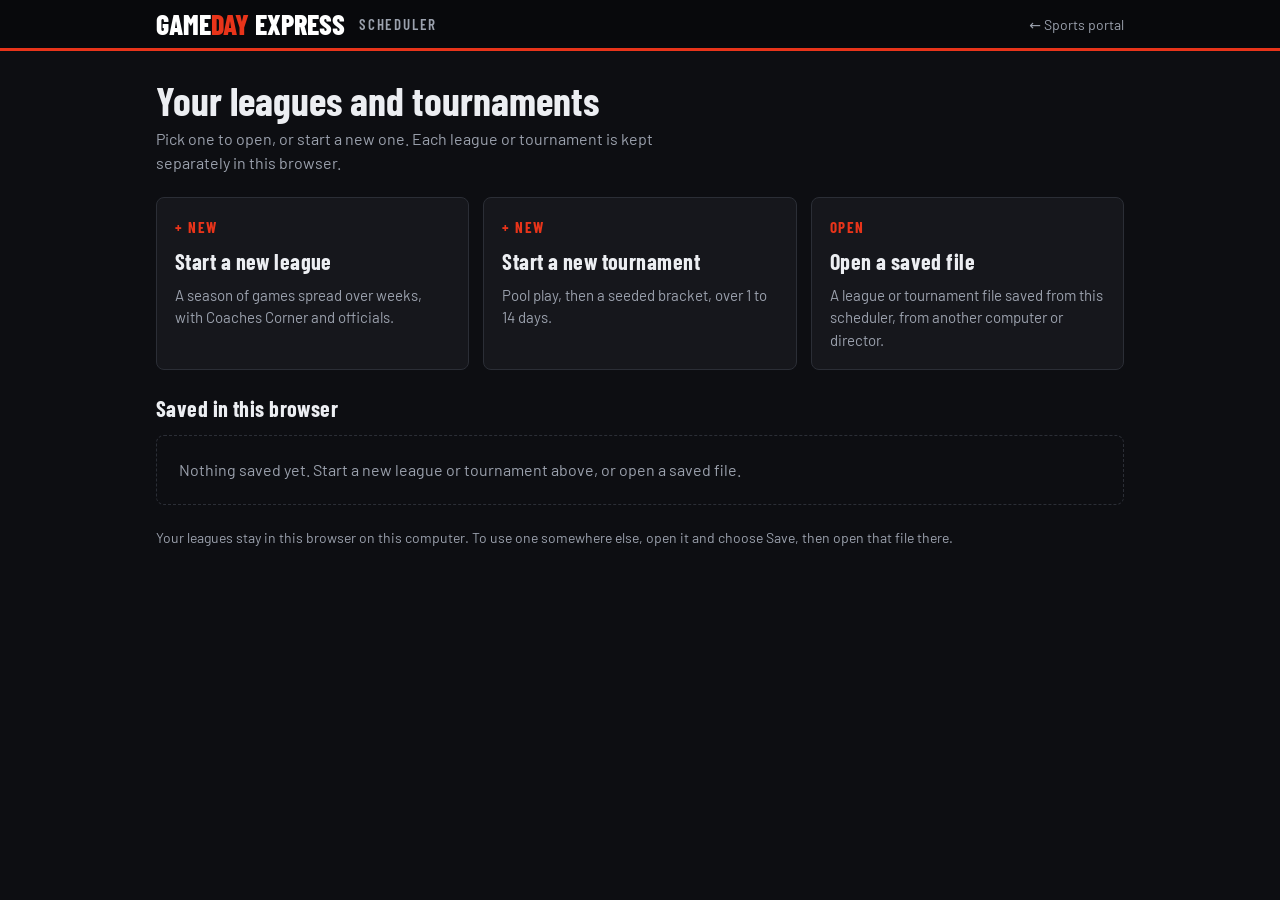
==== commit b748ed87: "Tournament: allow up to 14 days Co-Authored-By: Claude Opus 5.5 <noreply@anthropic.com> Claude-Sessi" ====
--- a/scheduler/index.html
+++ b/scheduler/index.html
@@ -65,7 +65,7 @@
   <div><h1>Your leagues and tournaments</h1><p class="lead">Pick one to open, or start a new one. Each league or tournament is kept separately in this browser.</p></div>
   <div class="starts">
     <a class="start" href="/scheduler/league/?id=new"><span class="plus">+ New</span><b>Start a new league</b><span>A season of games spread over weeks, with Coaches Corner and officials.</span></a>
-    <a class="start" href="/scheduler/tournament/?id=new"><span class="plus">+ New</span><b>Start a new tournament</b><span>Pool play, then a seeded bracket, over 1 to 7 days.</span></a>
+    <a class="start" href="/scheduler/tournament/?id=new"><span class="plus">+ New</span><b>Start a new tournament</b><span>Pool play, then a seeded bracket, over 1 to 14 days.</span></a>
     <label class="start" for="fileIn"><span class="plus">Open</span><b>Open a saved file</b><span>A league or tournament file saved from this scheduler, from another computer or director.</span><input type="file" id="fileIn" accept=".json,application/json" hidden></label>
   </div>
   <section><h2 id="listHead">Saved in this browser</h2><div id="list" style="margin-top:10px"></div></section>
